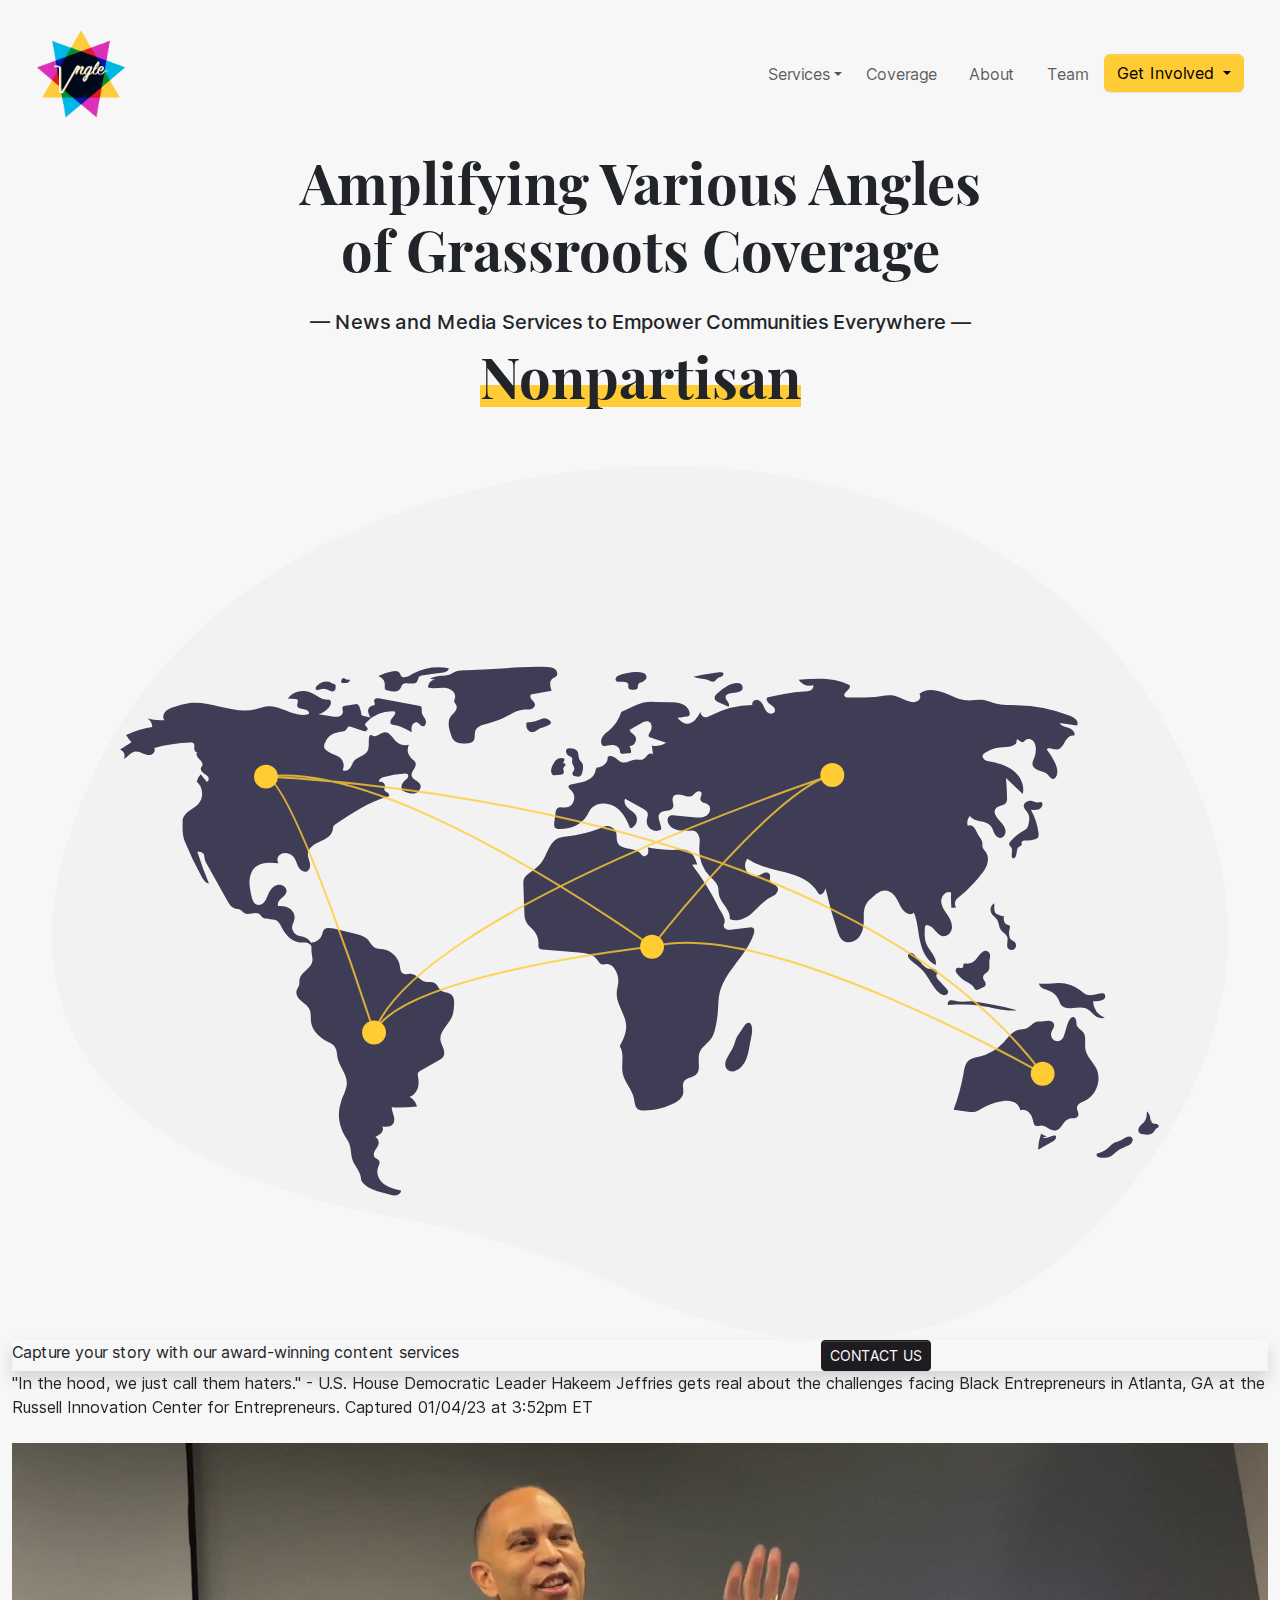
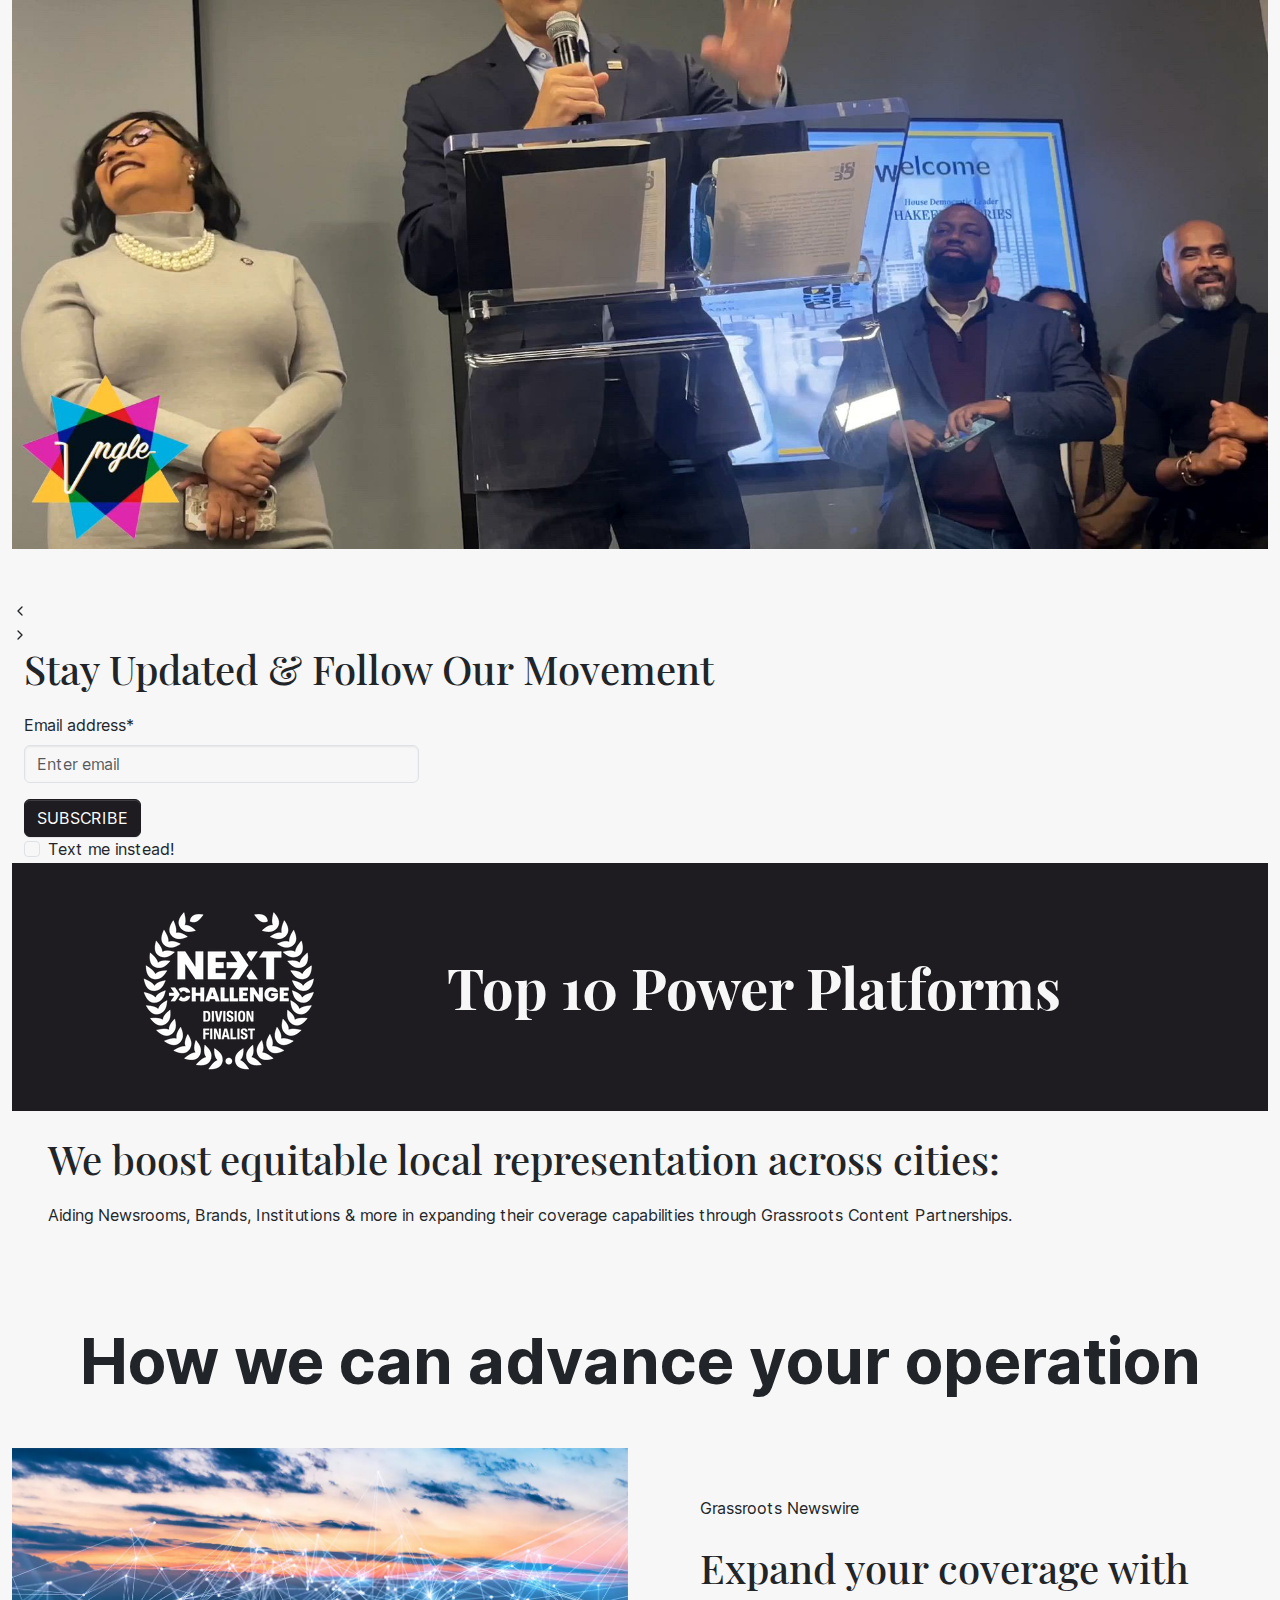
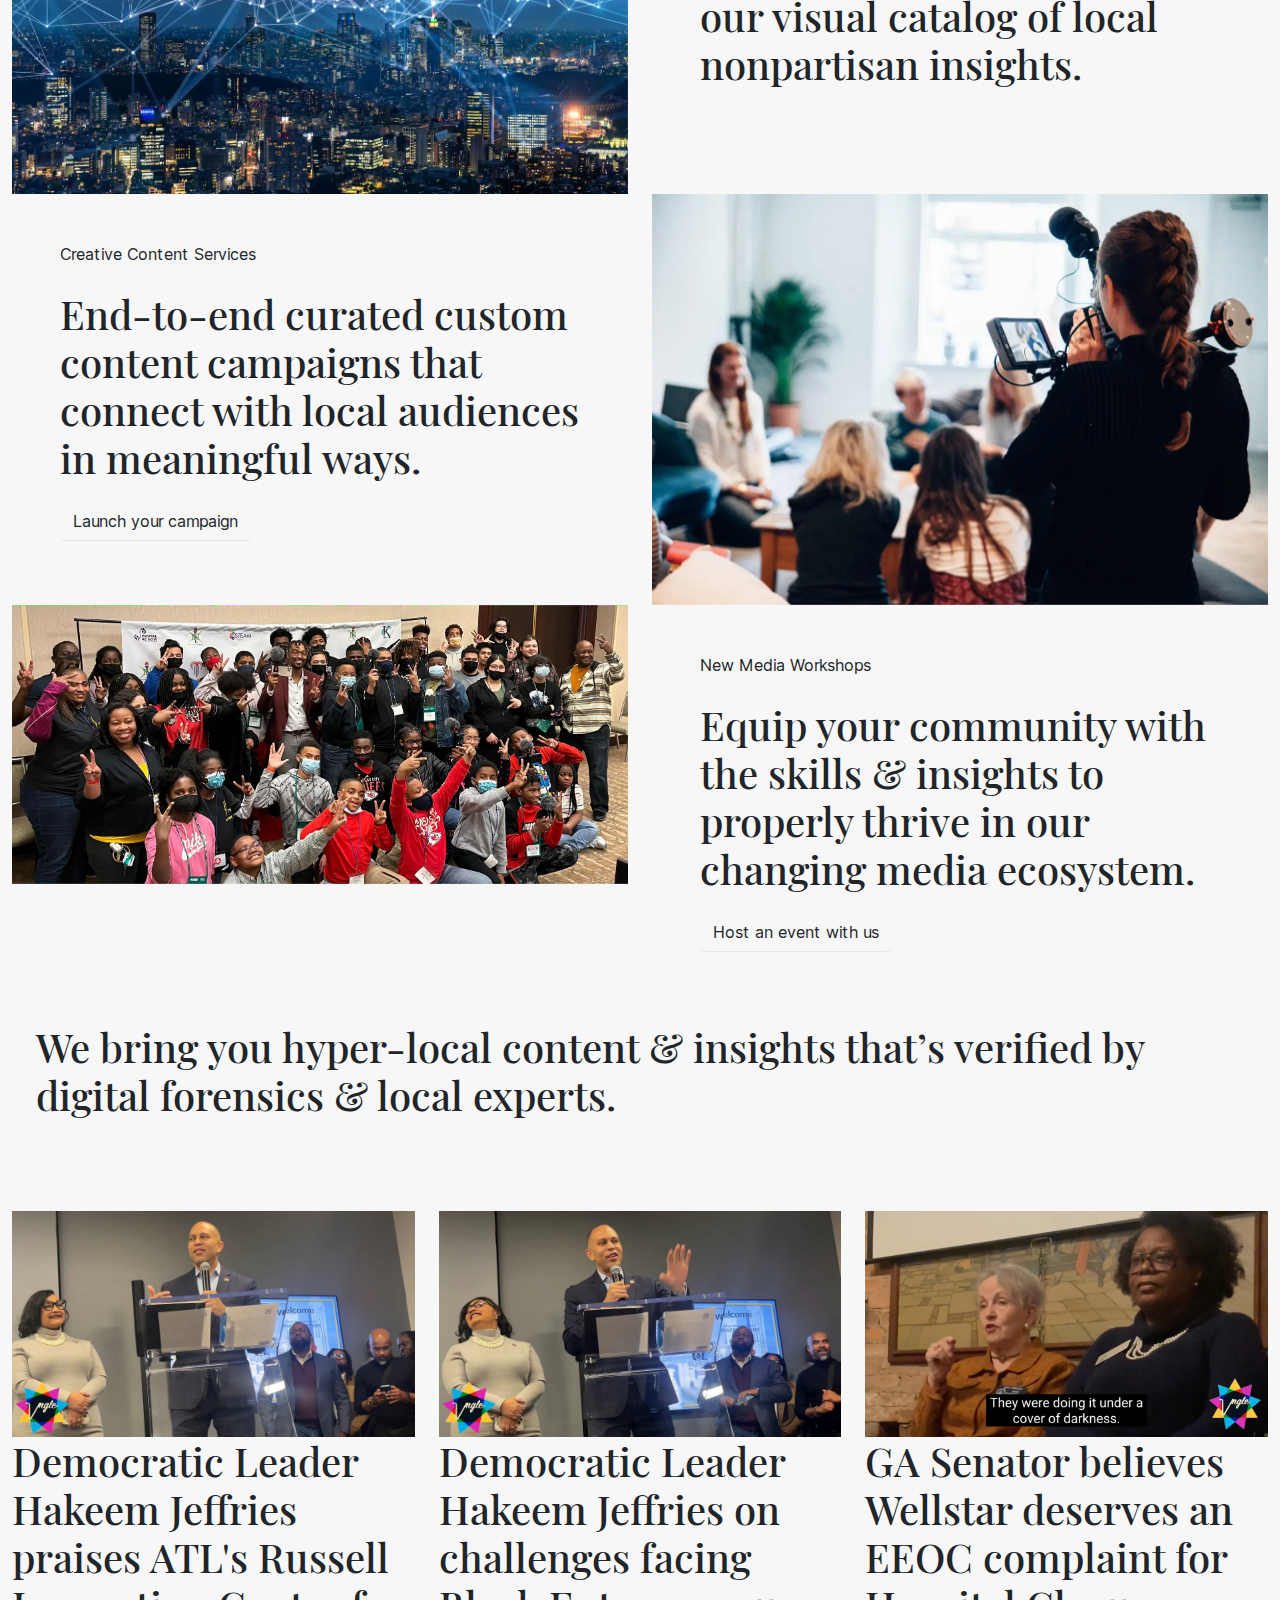
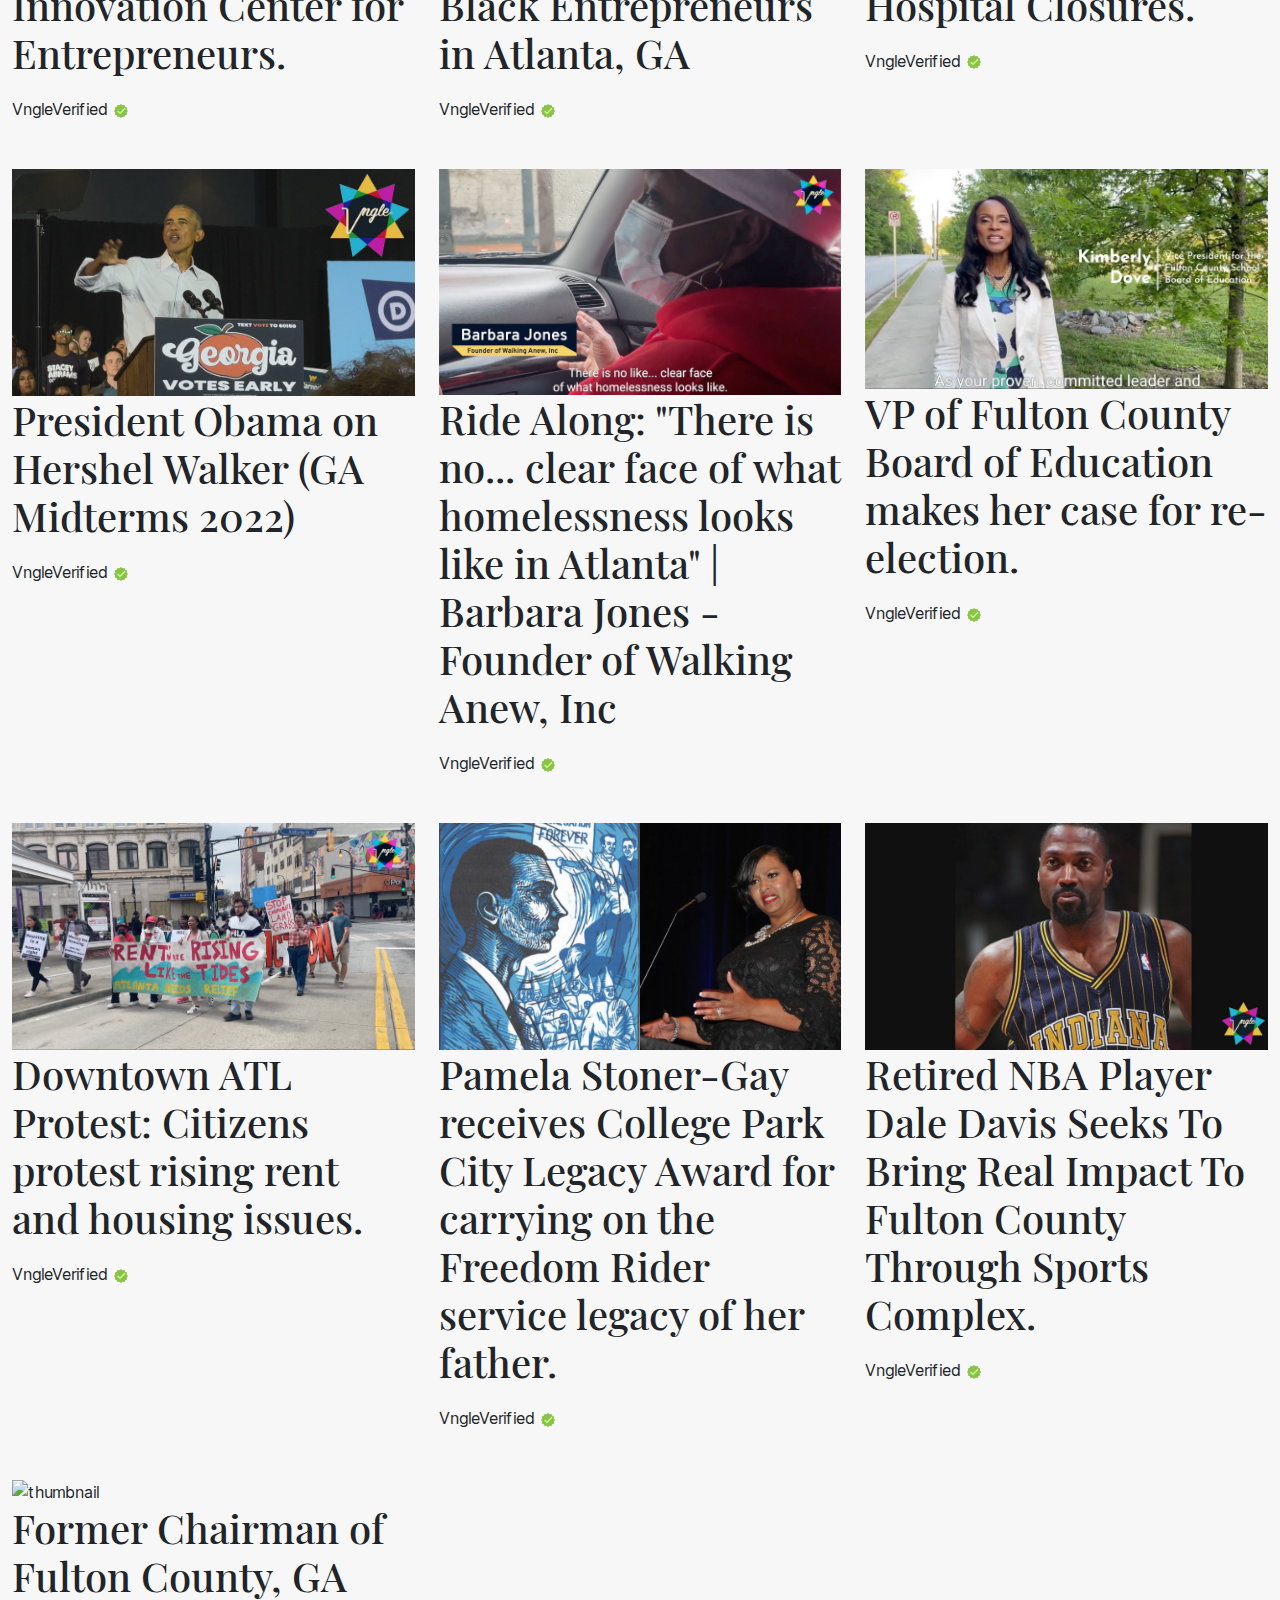
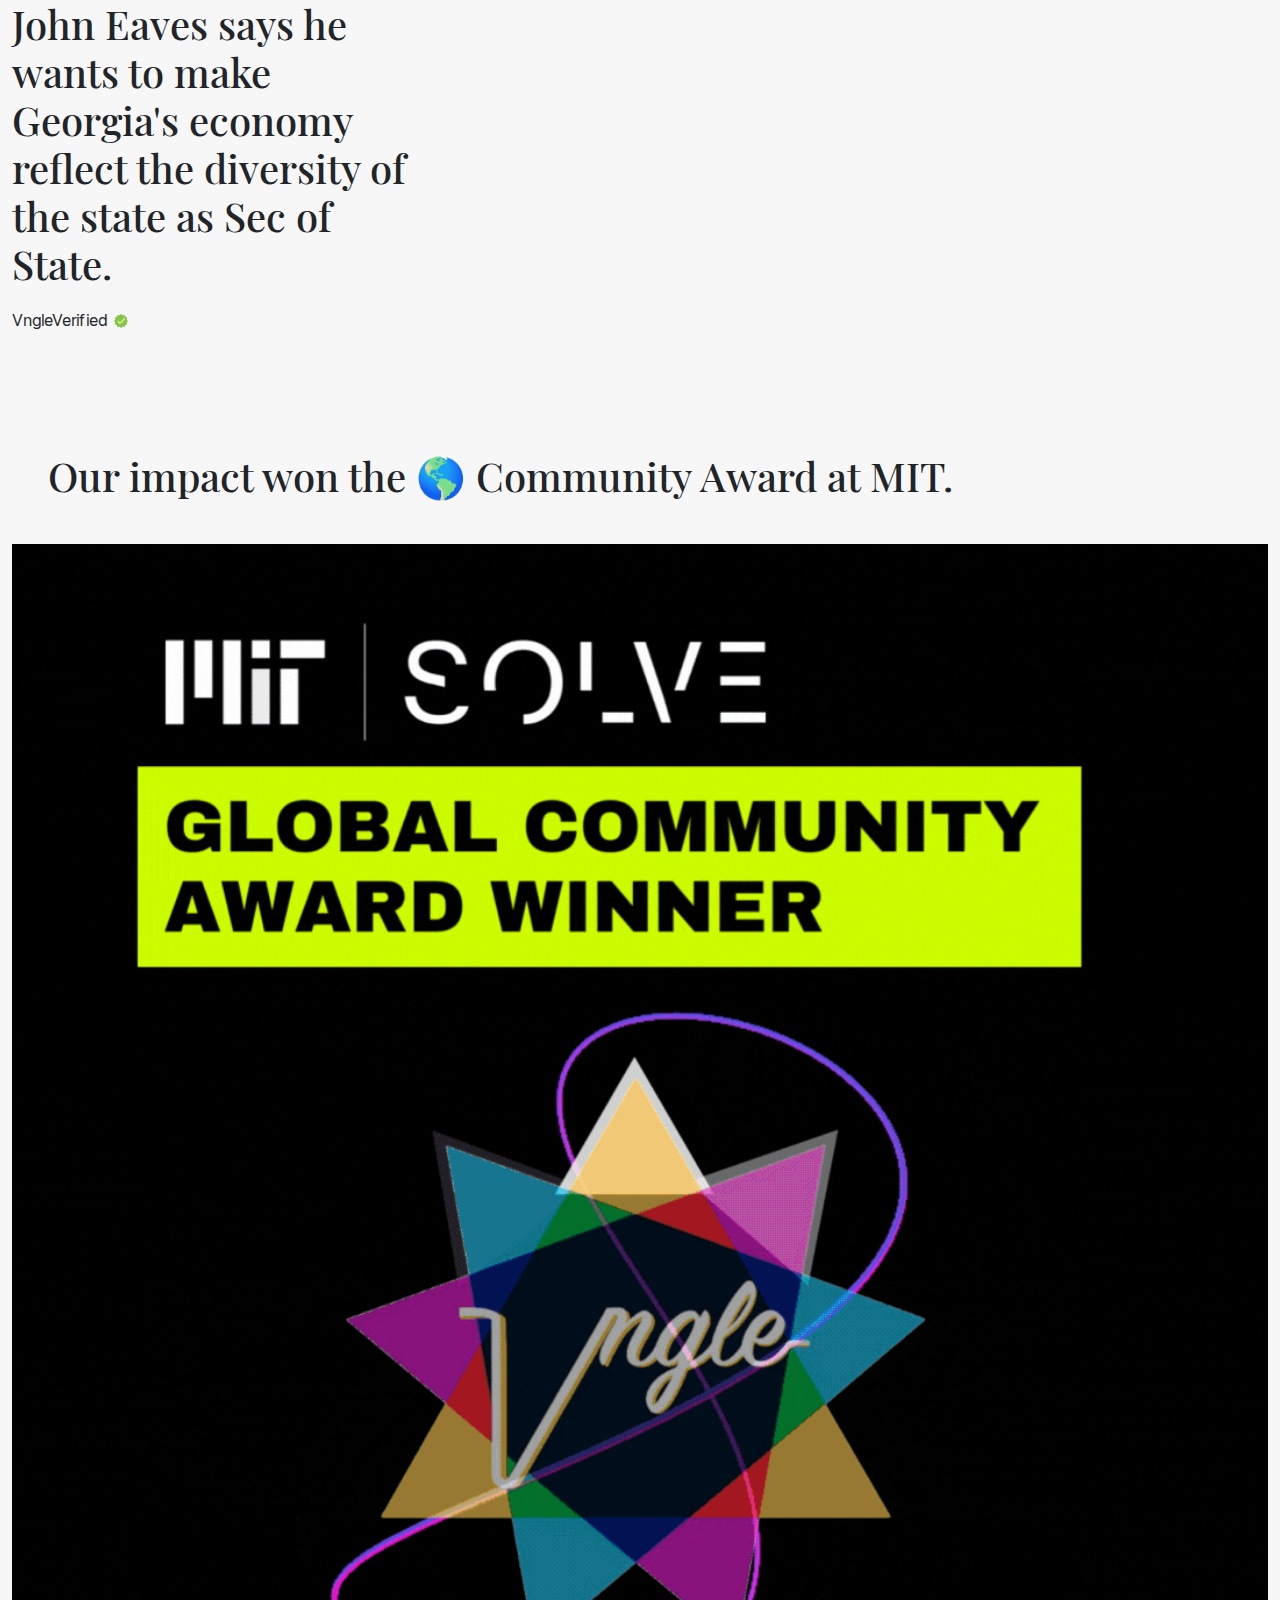
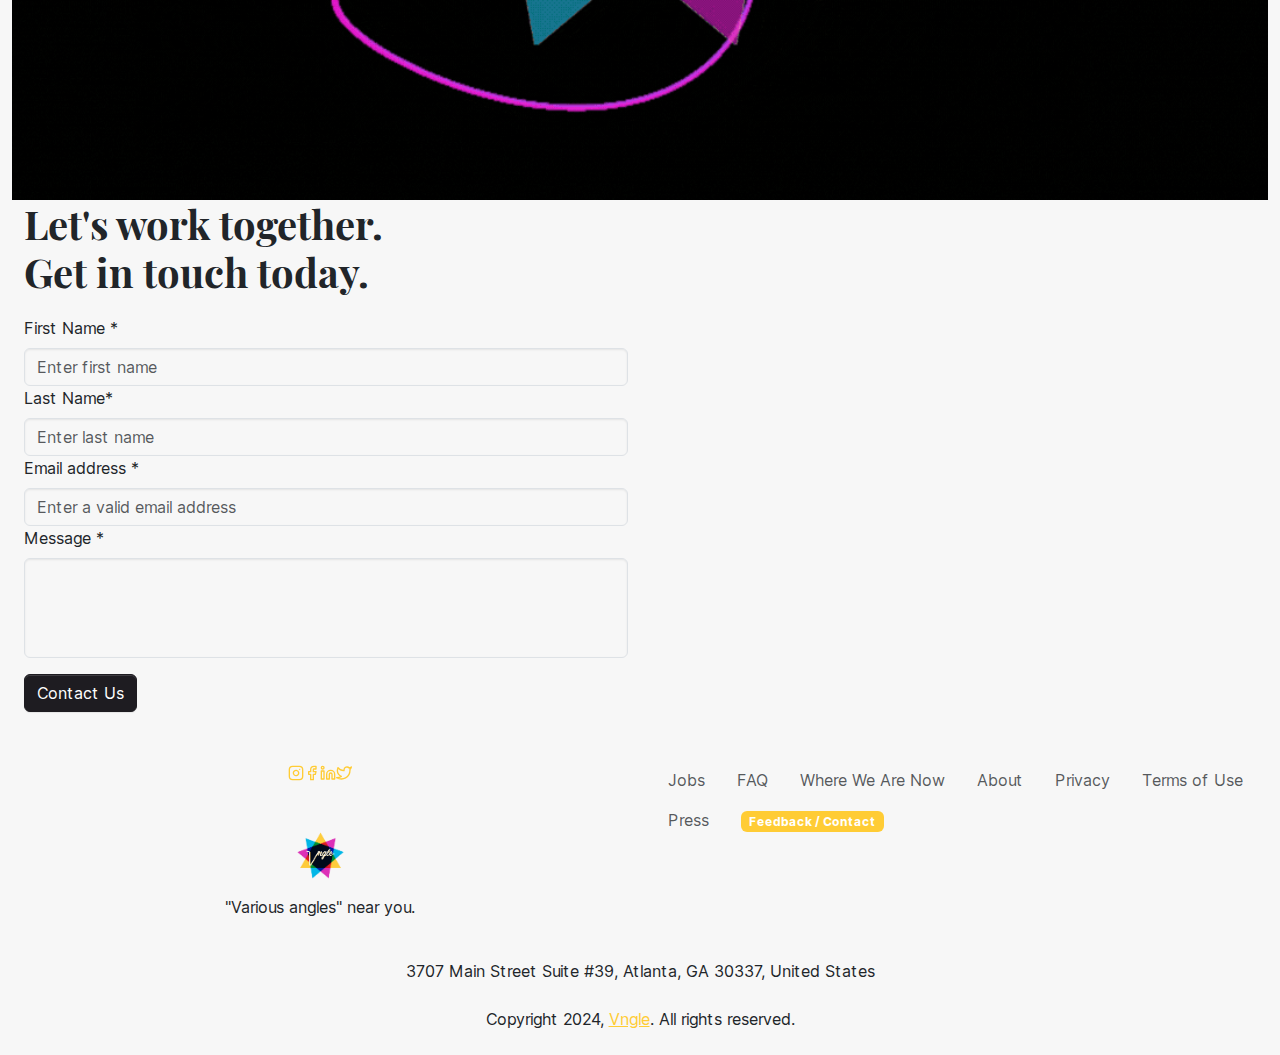
==== index.html @ d0ffd170 "1/19/24" ====
<!DOCTYPE html>
<html lang="en">
  <head>
    <meta charset="utf-8" />
    <meta http-equiv="x-ua-compatible" content="ie=edge" />
    <meta
      name="viewport"
      content="width=device-width, initial-scale=1, shrink-to-fit=no"
    />
    <meta name="generator" content="Gatsby 4.25.8" />
    <meta
      data-react-helmet="true"
      name="description"
      content="Vngle brings you grassroots verified coverage on pressing underrepresented stories happening across America from “various angles”. Join us and let’s bring “various angles” of raw local news coverage to your city next."
    />
    <meta
      data-react-helmet="true"
      property="og:title"
      content="Nonpartisan Grassroots Verified News"
    />
    <meta
      data-react-helmet="true"
      property="og:description"
      content="Vngle brings you grassroots verified coverage on pressing underrepresented stories happening across America from “various angles”. Join us and let’s bring “various angles” of raw local news coverage to your city next."
    />
    <meta
      data-react-helmet="true"
      property="og:url"
      content="https://www.vngle.com/"
    />
    <meta data-react-helmet="true" property="og:type" content="website" />
    <meta
      data-react-helmet="true"
      property="og:image"
      content="images/logo.png"
    />
    <meta
      data-react-helmet="true"
      name="twitter:card"
      content="summary_large_image"
    />
    <meta
      data-react-helmet="true"
      name="twitter:creator"
      content="@vnglestories"
    />
    <meta
      data-react-helmet="true"
      name="twitter:title"
      content="Nonpartisan Grassroots Verified News"
    />
    <meta
      data-react-helmet="true"
      name="twitter:description"
      content="Vngle brings you grassroots verified coverage on pressing underrepresented stories happening across America from “various angles”. Join us and let’s bring “various angles” of raw local news coverage to your city next."
    />
    <meta
      data-react-helmet="true"
      name="twitter:image"
      content="https://www.vngle.com/images/logo.png"
    />
    <meta name="theme-color" content="#ffcc35" />
    <style
      data-href="/styles.03471f5cc2139c2a7378.css"
      data-identity="gatsby-global-css"
    >
      @font-face {
        font-display: swap;
        font-family: Inter;
        font-style: normal;
        font-weight: 100;
        src: url(fonts/Inter-Thin-de9194d1cf4ce0dd3b563b378492781d.woff2)
            format("woff2"),
          url(fonts/Inter-Thin-fcc912460dcaea1ee8d47a16a9a92ad7.woff)
            format("woff");
      }
      @font-face {
        font-display: swap;
        font-family: Inter;
        font-style: italic;
        font-weight: 100;
        src: url(fonts/Inter-ThinItalic-ec0fcc99e9d879db77bab7f13c2ae1e3.woff2)
            format("woff2"),
          url(fonts/Inter-ThinItalic-6b5565d76adf0660b40695238c3bce39.woff)
            format("woff");
      }
      @font-face {
        font-display: swap;
        font-family: Inter;
        font-style: normal;
        font-weight: 200;
        src: url(fonts/Inter-ExtraLight-21843ac6e40e9c4fd1c63c56f39852d5.woff2)
            format("woff2"),
          url(fonts/Inter-ExtraLight-7b7bd05c50e77a1dea5f2693277155d0.woff)
            format("woff");
      }
      @font-face {
        font-display: swap;
        font-family: Inter;
        font-style: italic;
        font-weight: 200;
        src: url(fonts/Inter-ExtraLightItalic-04abe79a58b830b0543642e656fbd8e1.woff2)
            format("woff2"),
          url(fonts/Inter-ExtraLightItalic-a7a00555699d20ff4912fd4dfcf91cf4.woff)
            format("woff");
      }
      @font-face {
        font-display: swap;
        font-family: Inter;
        font-style: normal;
        font-weight: 300;
        src: url(fonts/Inter-Light-51f4d17560f77b8a0b38e9f83fd000b2.woff2)
            format("woff2"),
          url(fonts/Inter-Light-c08cfeeb313675a65efca3140707651e.woff)
            format("woff");
      }
      @font-face {
        font-display: swap;
        font-family: Inter;
        font-style: italic;
        font-weight: 300;
        src: url(fonts/Inter-LightItalic-8942ebe85375956847c920423e4dffba.woff2)
            format("woff2"),
          url(fonts/Inter-LightItalic-203b9b31308f80781b13db48b07eaf78.woff)
            format("woff");
      }
      @font-face {
        font-display: swap;
        font-family: Inter;
        font-style: normal;
        font-weight: 400;
        src: url(fonts/Inter-Regular-6cc68d6b835a3dd06e7ebda5aee33cb1.woff2)
            format("woff2"),
          url(fonts/Inter-Regular-8398b3762d7b06fc3b8c7969a770ad65.woff)
            format("woff");
      }
      @font-face {
        font-display: swap;
        font-family: Inter;
        font-style: italic;
        font-weight: 400;
        src: url(fonts/Inter-Italic-e2f52803eb133261314fa3d1fcbcfe9f.woff2)
            format("woff2"),
          url(fonts/Inter-Italic-635afeed439bcb3e4823b9ff421a3996.woff)
            format("woff");
      }
      @font-face {
        font-display: swap;
        font-family: Inter;
        font-style: normal;
        font-weight: 500;
        src: url(fonts/Inter-Medium-ba68c34a21c5751a283817dcb7fe719e.woff2)
            format("woff2"),
          url(fonts/Inter-Medium-f5549f68ca7db479bc7da17065186563.woff)
            format("woff");
      }
      @font-face {
        font-display: swap;
        font-family: Inter;
        font-style: italic;
        font-weight: 500;
        src: url(fonts/Inter-MediumItalic-d29ef50afbad4a10753088689035b41c.woff2)
            format("woff2"),
          url(fonts/Inter-MediumItalic-2812ec5af03af477a4923dd095f7f932.woff)
            format("woff");
      }
      @font-face {
        font-display: swap;
        font-family: Inter;
        font-style: normal;
        font-weight: 600;
        src: url(fonts/Inter-SemiBold-625474d6ebbfe4e3b0ae2b6509093acd.woff2)
            format("woff2"),
          url(fonts/Inter-SemiBold-25b1ffc958707046234286ceef569477.woff)
            format("woff");
      }
      @font-face {
        font-display: swap;
        font-family: Inter;
        font-style: italic;
        font-weight: 600;
        src: url(fonts/Inter-SemiBoldItalic-c632fb9629c16866b4b6bae9c7b96d57.woff2)
            format("woff2"),
          url(fonts/Inter-SemiBoldItalic-80d799bef2a34b9d253c1a10a354e804.woff)
            format("woff");
      }
      @font-face {
        font-display: swap;
        font-family: Inter;
        font-style: normal;
        font-weight: 700;
        src: url(fonts/Inter-Bold-a808c21aaa221f6d24f986adfd675076.woff2)
            format("woff2"),
          url(fonts/Inter-Bold-1c3dfbb05cd4ae02710ec31af64c40d6.woff)
            format("woff");
      }
      @font-face {
        font-display: swap;
        font-family: Inter;
        font-style: italic;
        font-weight: 700;
        src: url(fonts/Inter-BoldItalic-974439652aea7e778bf7b2e4dc1a4970.woff2)
            format("woff2"),
          url(fonts/Inter-BoldItalic-32e2b20f6958d2d2b42dcc91e486ce90.woff)
            format("woff");
      }
      @font-face {
        font-display: swap;
        font-family: Inter;
        font-style: normal;
        font-weight: 800;
        src: url(fonts/Inter-ExtraBold-1ca2a2cfb6b4cad40001166328957046.woff2)
            format("woff2"),
          url(fonts/Inter-ExtraBold-30c3d891c030615a228a7d6469967a76.woff)
            format("woff");
      }
      @font-face {
        font-display: swap;
        font-family: Inter;
        font-style: italic;
        font-weight: 800;
        src: url(fonts/Inter-ExtraBoldItalic-a0a103e5c1d773038d855264864acc2a.woff2)
            format("woff2"),
          url(fonts/Inter-ExtraBoldItalic-cd6682866c7a0fead62a37f353758370.woff)
            format("woff");
      }
      @font-face {
        font-display: swap;
        font-family: Inter;
        font-style: normal;
        font-weight: 900;
        src: url(fonts/Inter-Black-ef2d12b9f04d00e319f24c12e8f7aff7.woff2)
            format("woff2"),
          url(fonts/Inter-Black-e258f99875304915b846db851f7fccf4.woff)
            format("woff");
      }
      @font-face {
        font-display: swap;
        font-family: Inter;
        font-style: italic;
        font-weight: 900;
        src: url(fonts/Inter-BlackItalic-a1ea21b039cc259b6452e981b7bf0fe1.woff2)
            format("woff2"),
          url(fonts/Inter-BlackItalic-70d2cf354617b8400370d557a10f7ffe.woff)
            format("woff");
      }
      @font-face {
        font-named-instance: "Regular";
        font-display: swap;
        font-family: Inter var;
        font-style: normal;
        font-weight: 100 900;
        src: url(fonts/Inter-roman.var-b65534c52236842619456e68aeced3ca.woff2)
          format("woff2");
      }
      @font-face {
        font-named-instance: "Italic";
        font-display: swap;
        font-family: Inter var;
        font-style: italic;
        font-weight: 100 900;
        src: url(fonts/Inter-italic.var-b27297c148a7ef314ce20bc617a6106b.woff2)
          format("woff2");
      }
      @font-face {
        font-display: swap;
        font-family: Inter var experimental;
        font-style: oblique 0deg 10deg;
        font-weight: 100 900;
        src: url(fonts/Inter.var-9df5db385c3370707c5bf0018996ebca.woff2)
          format("woff2");
      }
      @font-face {
        font-display: swap;
        font-family: Playfair Display;
        font-style: normal;
        font-weight: 400;
        src: local("Playfair Display Regular "),
          local("Playfair Display-Regular"),
          url(fonts/playfair-display-latin-400-447195e486657fe7a8196deb4f9ae5b7.woff2)
            format("woff2"),
          url(fonts/playfair-display-latin-400-b18bde605f16867f2a15e5f8f34c8abe.woff)
            format("woff");
      }
      @font-face {
        font-display: swap;
        font-family: Playfair Display;
        font-style: italic;
        font-weight: 400;
        src: local("Playfair Display Regular italic"),
          local("Playfair Display-Regularitalic"),
          url(fonts/playfair-display-latin-400italic-56febc0898fd4dc2264d962f7e2d679e.woff2)
            format("woff2"),
          url(fonts/playfair-display-latin-400italic-cf9a4f9952511aa930449e5008a02645.woff)
            format("woff");
      }
      @font-face {
        font-display: swap;
        font-family: Playfair Display;
        font-style: normal;
        font-weight: 500;
        src: local("Playfair Display Medium "), local("Playfair Display-Medium"),
          url(fonts/playfair-display-latin-500-b6b01560304298e44ce9583c0aee86b1.woff2)
            format("woff2"),
          url(fonts/playfair-display-latin-500-ec1dffa231100516a159861a44dc68b8.woff)
            format("woff");
      }
      @font-face {
        font-display: swap;
        font-family: Playfair Display;
        font-style: italic;
        font-weight: 500;
        src: local("Playfair Display Medium italic"),
          local("Playfair Display-Mediumitalic"),
          url(fonts/playfair-display-latin-500italic-b75db1b343b2af95068bc33af55974db.woff2)
            format("woff2"),
          url(fonts/playfair-display-latin-500italic-de02afa4b5b7e059be29b7db59b22062.woff)
            format("woff");
      }
      @font-face {
        font-display: swap;
        font-family: Playfair Display;
        font-style: normal;
        font-weight: 600;
        src: local("Playfair Display SemiBold "),
          local("Playfair Display-SemiBold"),
          url(fonts/playfair-display-latin-600-38eec21bf146d030617e97540b722204.woff2)
            format("woff2"),
          url(fonts/playfair-display-latin-600-d34d9ddd1af0a021ccf078fc40ff62f0.woff)
            format("woff");
      }
      @font-face {
        font-display: swap;
        font-family: Playfair Display;
        font-style: italic;
        font-weight: 600;
        src: local("Playfair Display SemiBold italic"),
          local("Playfair Display-SemiBolditalic"),
          url(fonts/playfair-display-latin-600italic-401398dec1d58771e69724a4c7f00e99.woff2)
            format("woff2"),
          url(fonts/playfair-display-latin-600italic-54867c7f184d0246d8eba46b34bb5e20.woff)
            format("woff");
      }
      @font-face {
        font-display: swap;
        font-family: Playfair Display;
        font-style: normal;
        font-weight: 700;
        src: local("Playfair Display Bold "), local("Playfair Display-Bold"),
          url(fonts/playfair-display-latin-700-97682b48f27b05f14a128bc3ae64de12.woff2)
            format("woff2"),
          url(fonts/playfair-display-latin-700-86e30aff47be96fe4726537ffe30d608.woff)
            format("woff");
      }
      @font-face {
        font-display: swap;
        font-family: Playfair Display;
        font-style: italic;
        font-weight: 700;
        src: local("Playfair Display Bold italic"),
          local("Playfair Display-Bolditalic"),
          url(fonts/playfair-display-latin-700italic-a2ab2771842514450ea7a83bf2a705bb.woff2)
            format("woff2"),
          url(fonts/playfair-display-latin-700italic-c08700ac482acfcc11276cce644a5241.woff)
            format("woff");
      }
      @font-face {
        font-display: swap;
        font-family: Playfair Display;
        font-style: normal;
        font-weight: 800;
        src: local("Playfair Display ExtraBold "),
          local("Playfair Display-ExtraBold"),
          url(fonts/playfair-display-latin-800-b8c4df46163d0314dfd5b8115213b552.woff2)
            format("woff2"),
          url(fonts/playfair-display-latin-800-03cce25aed6db4146d74cfb58f8b3b1e.woff)
            format("woff");
      }
      @font-face {
        font-display: swap;
        font-family: Playfair Display;
        font-style: italic;
        font-weight: 800;
        src: local("Playfair Display ExtraBold italic"),
          local("Playfair Display-ExtraBolditalic"),
          url(fonts/playfair-display-latin-800italic-5fd51bd408dde1299cba1a33acdabf32.woff2)
            format("woff2"),
          url(fonts/playfair-display-latin-800italic-3f698cfc176c6c9d642a48b3c95b1249.woff)
            format("woff");
      }
      @font-face {
        font-display: swap;
        font-family: Playfair Display;
        font-style: normal;
        font-weight: 900;
        src: local("Playfair Display Black "), local("Playfair Display-Black"),
          url(fonts/playfair-display-latin-900-9ca788bb1ad1ce4a20dcbea4fa61a783.woff2)
            format("woff2"),
          url(fonts/playfair-display-latin-900-56960f74d6782a320fcc9abf5fa7d817.woff)
            format("woff");
      }
      @font-face {
        font-display: swap;
        font-family: Playfair Display;
        font-style: italic;
        font-weight: 900;
        src: local("Playfair Display Black italic"),
          local("Playfair Display-Blackitalic"),
          url(fonts/playfair-display-latin-900italic-fe0e6a5a9591872b82787ee3d72d177f.woff2)
            format("woff2"),
          url(fonts/playfair-display-latin-900italic-1941bdd07ac0582acc035405df0397da.woff)
            format("woff");
      }
      .awssld__box,
      .awssld__container figure,
      .awssld__content {
        display: block;
        height: 100%;
        left: 0;
        position: absolute;
        top: 0;
        width: 100%;
      }
      .awssld__bullets button,
      .awssld__controls button {
        outline-color: 0;
        outline-style: none;
        outline-width: 0;
      }
      .awssld {
        --organic-arrow-thickness: 4px;
        --organic-arrow-height: 40px;
        --slider-height-percentage: 60%;
        --loader-bar-color: #851515;
        --loader-bar-height: 6px;
        --control-button-width: 10%;
        --control-button-height: 25%;
        --control-button-opacity: 0.5;
        --control-button-hover-opacity: 0.75;
        --transition-bezier: cubic-bezier(0.5, 0.075, 0.25, 0.95);
        --slider-transition-duration: 575ms;
        --organic-arrow-border-radius: 0;
        --control-bullet-color: #6a6a6a;
        --control-bullet-active-color: #6a6a6a;
        --content-background-color: #2f2f2f;
        max-width: 100%;
      }
      .awssld,
      .awssld__wrapper {
        display: block;
        position: relative;
        width: 100%;
      }
      .awssld__wrapper {
        height: 100%;
        overflow: hidden;
      }
      .awssld__container {
        display: block;
        height: 0;
        padding-bottom: var(--slider-height-percentage);
        width: 100%;
      }
      @media (max-width: 500px) {
        .awssld__container {
          padding-bottom: calc(var(--slider-height-percentage) * 1.25);
        }
      }
      .awssld__startUp {
        background-color: red;
        height: 100%;
        width: 100%;
      }
      .awssld__startUp > div {
        align-items: center;
        display: -webkit-box;
        display: -ms-flexbox;
        display: flex;
        height: 100%;
        justify-content: center;
        width: 100%;
      }
      .awssld__startUp img {
        height: auto;
        width: 35%;
      }
      .awssld__content {
        align-items: center;
        background-color: var(--content-background-color);
        display: -webkit-box;
        display: -ms-flexbox;
        display: flex;
        justify-content: center;
        overflow: hidden;
      }
      .awssld__content > img,
      .awssld__content > video {
        height: 100%;
        left: 0;
        object-fit: cover;
        position: absolute;
        top: 0;
        width: 100%;
      }
      .awssld__controls button {
        align-items: center;
        background-color: var(--control-button-background);
        border: none;
        color: #fff;
        cursor: pointer;
        display: -webkit-box;
        display: -ms-flexbox;
        display: flex;
        height: var(--control-button-height);
        justify-content: center;
        position: absolute;
        top: calc(50% - var(--control-button-height) * 0.5);
        width: var(--control-button-width);
        z-index: 10;
      }
      .awssld__controls button .awssld__controls__arrow-left,
      .awssld__controls button .awssld__controls__arrow-right {
        opacity: var(--control-button-opacity);
      }
      .awssld__controls button:hover .awssld__controls__arrow-left,
      .awssld__controls button:hover .awssld__controls__arrow-right {
        opacity: var(--control-button-opacity-hover);
      }
      .awssld__controls--active .awssld__controls__arrow-left {
        opacity: var(--control-button-opacity-hover);
        transform: translate3d(-100%, 0, 0);
      }
      .awssld__controls--active .awssld__controls__arrow-right {
        opacity: var(--control-button-opacity-hover);
        transform: translate3d(100%, 0, 0);
      }
      .awssld__controls--hidden {
        display: none;
      }
      @media (max-width: 520px) {
        .awssld__controls {
          visibility: hidden;
        }
      }
      .awssld__bar {
        background-color: var(--loader-bar-color);
        display: block;
        height: var(--loader-bar-height);
        left: 0;
        position: absolute;
        top: 0;
        transform: translate3d(-100%, 0, 0);
        transition: transform 3s var(--transition-bezier);
        width: 100%;
        z-index: 101;
      }
      .awssld__bar--active {
        transform: translate3d(-20%, 0, 0);
      }
      .awssld__bar--end {
        transform: translateZ(0);
        transition-duration: 0.3s;
      }
      .awssld__next {
        right: 0;
      }
      .awssld__prev {
        left: 0;
      }
      .awssld__box {
        visibility: hidden;
        z-index: 1;
      }
      .awssld--animated {
        visibility: visible;
        will-change: transform;
      }
      .awssld--animated-mobile {
        transition: transform 325ms cubic-bezier(0.15, 0.65, 0.1, 1);
        will-change: transform;
      }
      .awssld--active {
        transform: translateZ(0);
        visibility: visible;
        z-index: 2;
      }
      .awssld--moveLeft,
      .awssld--moveRight {
        -webkit-backface-visibility: hidden;
        backface-visibility: hidden;
      }
      .awssld--moveRight {
        animation: slideFromRight var(--slider-transition-duration) both
          var(--transition-bezier);
      }
      .awssld--moveLeft {
        animation: slideFromLeft var(--slider-transition-duration) both
          var(--transition-bezier);
      }
      .awssld--exit {
        z-index: 0;
      }
      .awssld--exit.awssld--moveLeft {
        animation: slideToLeft var(--slider-transition-duration) both
          var(--transition-bezier);
      }
      .awssld--exit.awssld--moveRight {
        animation: slideToRight var(--slider-transition-duration) both
          var(--transition-bezier);
      }
      .awssld--first .awssld__prev,
      .awssld--last .awssld__next {
        visibility: hidden;
      }
      .awssld--fill-parent {
        height: 100% !important;
        left: 0;
        position: absolute !important;
        top: 0;
        width: 100% !important;
      }
      .awssld--fill-parent .awssld__container {
        height: 100%;
        padding: 0;
      }
      .awssld__bullets {
        align-items: center;
        bottom: -40px;
        display: -webkit-box;
        display: -ms-flexbox;
        display: flex;
        justify-content: center;
        position: absolute;
        width: 100%;
      }
      .awssld__bullets button {
        background: var(--control-bullet-color);
        border: none;
        border-radius: 50%;
        cursor: pointer;
        display: block;
        height: 16px;
        margin: 5px;
        overflow: hidden;
        padding: 0;
        text-indent: -9999px;
        transition: transform 0.225s cubic-bezier(0.8, 1.35, 0.75, 1.45),
          background-color 0.175s ease-out;
        width: 16px;
      }
      .awssld__bullets .awssld__bullets--loading,
      .awssld__bullets button:hover {
        transform: scale(1.2);
      }
      .awssld__bullets .awssld__bullets--active {
        background: var(--control-bullet-active-color);
        transform: scale(1.5);
      }
      .awssld__bullets .awssld__bullets--active:hover {
        transform: scale(1.5);
      }
      .awssld__controls__arrow-left,
      .awssld__controls__arrow-right {
        display: block;
        height: var(--organic-arrow-height);
        position: relative;
        transition: transform 0.2s ease-out 0.125s, opacity 0.2s ease-out;
        width: 100%;
      }
      .awssld__controls__arrow-left:after,
      .awssld__controls__arrow-left:before,
      .awssld__controls__arrow-right:after,
      .awssld__controls__arrow-right:before {
        background-color: var(--organic-arrow-color);
        border-radius: var(--organic-arrow-border-radius);
        content: " ";
        height: 100%;
        position: absolute;
        right: calc(
          50% - (var(--organic-arrow-height) + var(--organic-arrow-thickness)) *
            0.7071/2
        );
        transition: transform 0.15s ease-out, background-color 0.15s ease-out;
        width: var(--organic-arrow-thickness);
      }
      .awssld__controls__arrow-left:before,
      .awssld__controls__arrow-right:before {
        top: -50%;
        transform: rotate(-45deg);
        transform-origin: 100% 100% 0;
      }
      .awssld__controls__arrow-left:after,
      .awssld__controls__arrow-right:after {
        top: 50%;
        transform: rotate(45deg);
        transform-origin: 100% 0 0;
      }
      .awssld__controls__arrow-right--active {
        transform: translate3d(100%, 0, 0);
      }
      .awssld__controls__arrow-right--active:after {
        transform: rotate(90deg) translate3d(50%, 0, 0) !important;
      }
      .awssld__controls__arrow-right--active:before {
        transform: rotate(-90deg) translate3d(50%, 0, 0) !important;
      }
      .awssld__controls__arrow-left:after,
      .awssld__controls__arrow-left:before {
        left: calc(
          50% - (var(--organic-arrow-height) + var(--organic-arrow-thickness)) *
            0.7071/2
        );
        right: auto;
      }
      .awssld__controls__arrow-left:before {
        top: -50%;
        transform: rotate(45deg);
        transform-origin: 0 100% 0;
      }
      .awssld__controls__arrow-left:after {
        top: 50%;
        transform: rotate(-45deg);
        transform-origin: 0 0 0;
      }
      .awssld__controls__arrow-left--active {
        transform: translate3d(-100%, 0, 0);
      }
      .awssld__controls__arrow-left--active:after {
        transform: rotate(-90deg) translate3d(-50%, 0, 0) !important;
      }
      .awssld__controls__arrow-left--active:before {
        transform: rotate(90deg) translate3d(-50%, 0, 0) !important;
      }
      .awssld__controls button:hover .awssld__controls__arrow-left:before {
        opacity: 1;
        transform: rotate(30deg);
      }
      .awssld__controls button:hover .awssld__controls__arrow-left:after,
      .awssld__controls button:hover .awssld__controls__arrow-right:before {
        opacity: 1;
        transform: rotate(-30deg);
      }
      .awssld__controls button:hover .awssld__controls__arrow-right:after {
        opacity: 1;
        transform: rotate(30deg);
      }
      .awssld__timer {
        --timer-delay: 2000ms;
        --timer-release: 200ms;
        --timer-height: 4px;
        --timer-background-color: rgba(0, 0, 0, 0.15);
        background-color: var(--timer-background-color);
        height: var(--timer-height);
        left: 0;
        position: absolute;
        top: 0;
        transform: translateX(-100%);
        width: 100%;
        z-index: 100;
      }
      .awssld__timer--animated {
        transition: transform var(--timer-delay) linear;
        will-change: transform;
      }
      .awssld__timer--run {
        transform: translateX(0);
      }
      .awssld__timer--fast {
        transform: translateX(-0.00001px);
        transition: transform calc(var(--timer-release) / 2) linear;
      }
      .awssld__timer--end {
        transform: translateX(-0.0001px);
        transition: transform var(--timer-release) linear;
      }
      .awssld__timer--hidden {
        display: none;
      }
      @keyframes slideFromLeft {
        0% {
          transform: translate3d(-100%, 0, 0);
        }
        to {
          transform: translateZ(0);
        }
      }
      @keyframes slideFromRight {
        0% {
          transform: translate3d(100%, 0, 0);
        }
        to {
          transform: translateZ(0);
        }
      }
      @keyframes slideToLeft {
        0% {
          transform: translateZ(0);
        }
        to {
          transform: translate3d(-100%, 0, 0);
        }
      }
      @keyframes slideToRight {
        0% {
          transform: translateZ(0);
        }
        to {
          transform: translate3d(100%, 0, 0);
        }
      }

      /*!
 * Bootstrap  v5.3.2 (https://getbootstrap.com/)
 * Copyright 2011-2023 The Bootstrap Authors
 * Licensed under MIT (https://github.com/twbs/bootstrap/blob/main/LICENSE)
 */
      :root,
      [data-bs-theme="light"] {
        --bs-blue: #0d6efd;
        --bs-indigo: #6610f2;
        --bs-purple: #6f42c1;
        --bs-pink: #d63384;
        --bs-red: #dc3545;
        --bs-orange: #fd7e14;
        --bs-yellow: #ffc107;
        --bs-green: #198754;
        --bs-teal: #20c997;
        --bs-cyan: #0dcaf0;
        --bs-black: #000;
        --bs-white: #fff;
        --bs-gray: #6c757d;
        --bs-gray-dark: #343a40;
        --bs-gray-100: #f8f9fa;
        --bs-gray-200: #e9ecef;
        --bs-gray-300: #dee2e6;
        --bs-gray-400: #ced4da;
        --bs-gray-500: #adb5bd;
        --bs-gray-600: #6c757d;
        --bs-gray-700: #495057;
        --bs-gray-800: #343a40;
        --bs-gray-900: #212529;
        --bs-primary: #ffcc35;
        --bs-secondary: #0419c1;
        --bs-light: #f7f7f7;
        --bs-dark: #1e1c21;
        --bs-primary-rgb: 255, 204, 53;
        --bs-secondary-rgb: 4, 25, 193;
        --bs-light-rgb: 247, 247, 247;
        --bs-dark-rgb: 30, 28, 33;
        --bs-primary-text-emphasis: #665215;
        --bs-secondary-text-emphasis: #2b2f32;
        --bs-success-text-emphasis: #0a3622;
        --bs-info-text-emphasis: #055160;
        --bs-warning-text-emphasis: #664d03;
        --bs-danger-text-emphasis: #58151c;
        --bs-light-text-emphasis: #495057;
        --bs-dark-text-emphasis: #495057;
        --bs-primary-bg-subtle: #fff5d7;
        --bs-secondary-bg-subtle: #e2e3e5;
        --bs-success-bg-subtle: #d1e7dd;
        --bs-info-bg-subtle: #cff4fc;
        --bs-warning-bg-subtle: #fff3cd;
        --bs-danger-bg-subtle: #f8d7da;
        --bs-light-bg-subtle: #fcfcfd;
        --bs-dark-bg-subtle: #ced4da;
        --bs-primary-border-subtle: #ffebae;
        --bs-secondary-border-subtle: #c4c8cb;
        --bs-success-border-subtle: #a3cfbb;
        --bs-info-border-subtle: #9eeaf9;
        --bs-warning-border-subtle: #ffe69c;
        --bs-danger-border-subtle: #f1aeb5;
        --bs-light-border-subtle: #e9ecef;
        --bs-dark-border-subtle: #adb5bd;
        --bs-white-rgb: 255, 255, 255;
        --bs-black-rgb: 0, 0, 0;
        --bs-font-sans-serif: system-ui, -apple-system, "Segoe UI", Roboto,
          "Helvetica Neue", "Noto Sans", "Liberation Sans", Arial, sans-serif,
          "Apple Color Emoji", "Segoe UI Emoji", "Segoe UI Symbol",
          "Noto Color Emoji";
        --bs-font-monospace: SFMono-Regular, Menlo, Monaco, Consolas,
          "Liberation Mono", "Courier New", monospace;
        --bs-gradient: linear-gradient(
          180deg,
          hsla(0, 0%, 100%, 0.15),
          hsla(0, 0%, 100%, 0)
        );
        --bs-body-font-family: "Inter", sans-serif;
        --bs-body-font-size: 1rem;
        --bs-body-font-weight: 400;
        --bs-body-line-height: 1.5;
        --bs-body-color: #212529;
        --bs-body-color-rgb: 33, 37, 41;
        --bs-body-bg: #f7f7f7;
        --bs-body-bg-rgb: 247, 247, 247;
        --bs-emphasis-color: #000;
        --bs-emphasis-color-rgb: 0, 0, 0;
        --bs-secondary-color: rgba(33, 37, 41, 0.75);
        --bs-secondary-color-rgb: 33, 37, 41;
        --bs-secondary-bg: #e9ecef;
        --bs-secondary-bg-rgb: 233, 236, 239;
        --bs-tertiary-color: rgba(33, 37, 41, 0.5);
        --bs-tertiary-color-rgb: 33, 37, 41;
        --bs-tertiary-bg: #f8f9fa;
        --bs-tertiary-bg-rgb: 248, 249, 250;
        --bs-heading-color: inherit;
        --bs-link-color: #ffcc35;
        --bs-link-color-rgb: 255, 204, 53;
        --bs-link-decoration: underline;
        --bs-link-hover-color: #cca32a;
        --bs-link-hover-color-rgb: 204, 163, 42;
        --bs-code-color: #d63384;
        --bs-highlight-color: #212529;
        --bs-highlight-bg: #fff3cd;
        --bs-border-width: 1px;
        --bs-border-style: solid;
        --bs-border-color: #dee2e6;
        --bs-border-color-translucent: rgba(0, 0, 0, 0.175);
        --bs-border-radius: 0.375rem;
        --bs-border-radius-sm: 0.25rem;
        --bs-border-radius-lg: 0.5rem;
        --bs-border-radius-xl: 1rem;
        --bs-border-radius-xxl: 2rem;
        --bs-border-radius-2xl: var(--bs-border-radius-xxl);
        --bs-border-radius-pill: 50rem;
        --bs-box-shadow: 0 0.5rem 1rem rgba(0, 0, 0, 0.15);
        --bs-box-shadow-sm: 0 0.125rem 0.25rem rgba(0, 0, 0, 0.075);
        --bs-box-shadow-lg: 0 1rem 3rem rgba(0, 0, 0, 0.175);
        --bs-box-shadow-inset: inset 0 1px 2px rgba(0, 0, 0, 0.075);
        --bs-focus-ring-width: 0.25rem;
        --bs-focus-ring-opacity: 0.25;
        --bs-focus-ring-color: rgba(255, 204, 53, 0.25);
        --bs-form-valid-color: #198754;
        --bs-form-valid-border-color: #198754;
        --bs-form-invalid-color: #dc3545;
        --bs-form-invalid-border-color: #dc3545;
      }
      [data-bs-theme="dark"] {
        --bs-body-color: #dee2e6;
        --bs-body-color-rgb: 222, 226, 230;
        --bs-body-bg: #212529;
        --bs-body-bg-rgb: 33, 37, 41;
        --bs-emphasis-color: #fff;
        --bs-emphasis-color-rgb: 255, 255, 255;
        --bs-secondary-color: rgba(222, 226, 230, 0.75);
        --bs-secondary-color-rgb: 222, 226, 230;
        --bs-secondary-bg: #343a40;
        --bs-secondary-bg-rgb: 52, 58, 64;
        --bs-tertiary-color: rgba(222, 226, 230, 0.5);
        --bs-tertiary-color-rgb: 222, 226, 230;
        --bs-tertiary-bg: #2b3035;
        --bs-tertiary-bg-rgb: 43, 48, 53;
        --bs-primary-text-emphasis: #ffe086;
        --bs-secondary-text-emphasis: #a7acb1;
        --bs-success-text-emphasis: #75b798;
        --bs-info-text-emphasis: #6edff6;
        --bs-warning-text-emphasis: #ffda6a;
        --bs-danger-text-emphasis: #ea868f;
        --bs-light-text-emphasis: #f8f9fa;
        --bs-dark-text-emphasis: #dee2e6;
        --bs-primary-bg-subtle: #33290b;
        --bs-secondary-bg-subtle: #161719;
        --bs-success-bg-subtle: #051b11;
        --bs-info-bg-subtle: #032830;
        --bs-warning-bg-subtle: #332701;
        --bs-danger-bg-subtle: #2c0b0e;
        --bs-light-bg-subtle: #343a40;
        --bs-dark-bg-subtle: #1a1d20;
        --bs-primary-border-subtle: #997a20;
        --bs-secondary-border-subtle: #41464b;
        --bs-success-border-subtle: #0f5132;
        --bs-info-border-subtle: #087990;
        --bs-warning-border-subtle: #997404;
        --bs-danger-border-subtle: #842029;
        --bs-light-border-subtle: #495057;
        --bs-dark-border-subtle: #343a40;
        --bs-heading-color: inherit;
        --bs-link-color: #ffe086;
        --bs-link-hover-color: #ffe69e;
        --bs-link-color-rgb: 255, 224, 134;
        --bs-link-hover-color-rgb: 255, 230, 158;
        --bs-code-color: #e685b5;
        --bs-highlight-color: #dee2e6;
        --bs-highlight-bg: #664d03;
        --bs-border-color: #495057;
        --bs-border-color-translucent: hsla(0, 0%, 100%, 0.15);
        --bs-form-valid-color: #75b798;
        --bs-form-valid-border-color: #75b798;
        --bs-form-invalid-color: #ea868f;
        --bs-form-invalid-border-color: #ea868f;
        color-scheme: dark;
      }
      *,
      :after,
      :before {
        box-sizing: border-box;
      }
      @media (prefers-reduced-motion: no-preference) {
        :root {
          scroll-behavior: smooth;
        }
      }
      body {
        -webkit-text-size-adjust: 100%;
        -webkit-tap-highlight-color: rgba(0, 0, 0, 0);
        background-color: var(--bs-body-bg);
        color: var(--bs-body-color);
        font-family: var(--bs-body-font-family);
        font-size: var(--bs-body-font-size);
        font-weight: var(--bs-body-font-weight);
        line-height: var(--bs-body-line-height);
        margin: 0;
        text-align: var(--bs-body-text-align);
      }
      hr {
        border: 0;
        border-top: var(--bs-border-width) solid;
        color: inherit;
        margin: 1rem 0;
        opacity: 0.25;
      }
      .h1,
      .h2,
      .h3,
      .h4,
      .h5,
      .h6,
      h1,
      h2,
      h3,
      h4,
      h5,
      h6 {
        color: var(--bs-heading-color);
        font-family: Playfair Display, serif;
        font-weight: 500;
        line-height: 1.2;
        margin-bottom: 0.5rem;
        margin-top: 0;
      }
      .h1,
      h1 {
        font-size: calc(1.375rem + 1.5vw);
      }
      @media (min-width: 1200px) {
        .h1,
        h1 {
          font-size: 2.5rem;
        }
      }
      .h2,
      h2 {
        font-size: calc(1.325rem + 0.9vw);
      }
      @media (min-width: 1200px) {
        .h2,
        h2 {
          font-size: 2rem;
        }
      }
      .h3,
      h3 {
        font-size: calc(1.3rem + 0.6vw);
      }
      @media (min-width: 1200px) {
        .h3,
        h3 {
          font-size: 1.75rem;
        }
      }
      .h4,
      h4 {
        font-size: calc(1.275rem + 0.3vw);
      }
      @media (min-width: 1200px) {
        .h4,
        h4 {
          font-size: 1.5rem;
        }
      }
      .h5,
      h5 {
        font-size: 1.25rem;
      }
      .h6,
      h6 {
        font-size: 1rem;
      }
      p {
        margin-bottom: 1rem;
        margin-top: 0;
      }
      abbr[title] {
        cursor: help;
        -webkit-text-decoration: underline dotted;
        text-decoration: underline dotted;
        -webkit-text-decoration-skip-ink: none;
        text-decoration-skip-ink: none;
      }
      address {
        font-style: normal;
        line-height: inherit;
        margin-bottom: 1rem;
      }
      ol,
      ul {
        padding-left: 2rem;
      }
      dl,
      ol,
      ul {
        margin-bottom: 1rem;
        margin-top: 0;
      }
      ol ol,
      ol ul,
      ul ol,
      ul ul {
        margin-bottom: 0;
      }
      dt {
        font-weight: 700;
      }
      dd {
        margin-bottom: 0.5rem;
        margin-left: 0;
      }
      blockquote {
        margin: 0 0 1rem;
      }
      b,
      strong {
        font-weight: bolder;
      }
      .small,
      small {
        font-size: 0.875em;
      }
      .mark,
      mark {
        background-color: var(--bs-highlight-bg);
        color: var(--bs-highlight-color);
        padding: 0.1875em;
      }
      sub,
      sup {
        font-size: 0.75em;
        line-height: 0;
        position: relative;
        vertical-align: baseline;
      }
      sub {
        bottom: -0.25em;
      }
      sup {
        top: -0.5em;
      }
      a {
        color: rgba(var(--bs-link-color-rgb), var(--bs-link-opacity, 1));
        text-decoration: underline;
      }
      a:hover {
        --bs-link-color-rgb: var(--bs-link-hover-color-rgb);
      }
      a:not([href]):not([class]),
      a:not([href]):not([class]):hover {
        color: inherit;
        text-decoration: none;
      }
      code,
      kbd,
      pre,
      samp {
        font-family: var(--bs-font-monospace);
        font-size: 1em;
      }
      pre {
        display: block;
        font-size: 0.875em;
        margin-bottom: 1rem;
        margin-top: 0;
        overflow: auto;
      }
      pre code {
        color: inherit;
        font-size: inherit;
        word-break: normal;
      }
      code {
        word-wrap: break-word;
        color: var(--bs-code-color);
        font-size: 0.875em;
      }
      a > code {
        color: inherit;
      }
      kbd {
        background-color: var(--bs-body-color);
        border-radius: 0.25rem;
        color: var(--bs-body-bg);
        font-size: 0.875em;
        padding: 0.1875rem 0.375rem;
      }
      kbd kbd {
        font-size: 1em;
        padding: 0;
      }
      figure {
        margin: 0 0 1rem;
      }
      img,
      svg {
        vertical-align: middle;
      }
      table {
        border-collapse: collapse;
        caption-side: bottom;
      }
      caption {
        color: var(--bs-secondary-color);
        padding-bottom: 0.5rem;
        padding-top: 0.5rem;
        text-align: left;
      }
      th {
        text-align: inherit;
        text-align: -webkit-match-parent;
      }
      tbody,
      td,
      tfoot,
      th,
      thead,
      tr {
        border: 0 solid;
        border-color: inherit;
      }
      label {
        display: inline-block;
      }
      button {
        border-radius: 0;
      }
      button:focus:not(:focus-visible) {
        outline: 0;
      }
      button,
      input,
      optgroup,
      select,
      textarea {
        font-family: inherit;
        font-size: inherit;
        line-height: inherit;
        margin: 0;
      }
      button,
      select {
        text-transform: none;
      }
      [role="button"] {
        cursor: pointer;
      }
      select {
        word-wrap: normal;
      }
      select:disabled {
        opacity: 1;
      }
      [list]:not([type="date"]):not([type="datetime-local"]):not(
          [type="month"]
        ):not([type="week"]):not(
          [type="time"]
        )::-webkit-calendar-picker-indicator {
        display: none !important;
      }
      [type="button"],
      [type="reset"],
      [type="submit"],
      button {
        -webkit-appearance: button;
      }
      [type="button"]:not(:disabled),
      [type="reset"]:not(:disabled),
      [type="submit"]:not(:disabled),
      button:not(:disabled) {
        cursor: pointer;
      }
      ::-moz-focus-inner {
        border-style: none;
        padding: 0;
      }
      textarea {
        resize: vertical;
      }
      fieldset {
        border: 0;
        margin: 0;
        min-width: 0;
        padding: 0;
      }
      legend {
        float: left;
        font-size: calc(1.275rem + 0.3vw);
        line-height: inherit;
        margin-bottom: 0.5rem;
        padding: 0;
        width: 100%;
      }
      @media (min-width: 1200px) {
        legend {
          font-size: 1.5rem;
        }
      }
      legend + * {
        clear: left;
      }
      ::-webkit-datetime-edit-day-field,
      ::-webkit-datetime-edit-fields-wrapper,
      ::-webkit-datetime-edit-hour-field,
      ::-webkit-datetime-edit-minute,
      ::-webkit-datetime-edit-month-field,
      ::-webkit-datetime-edit-text,
      ::-webkit-datetime-edit-year-field {
        padding: 0;
      }
      ::-webkit-inner-spin-button {
        height: auto;
      }
      [type="search"] {
        -webkit-appearance: textfield;
        outline-offset: -2px;
      }
      ::-webkit-search-decoration {
        -webkit-appearance: none;
      }
      ::-webkit-color-swatch-wrapper {
        padding: 0;
      }
      ::-webkit-file-upload-button {
        -webkit-appearance: button;
        font: inherit;
      }
      ::file-selector-button {
        -webkit-appearance: button;
        font: inherit;
      }
      output {
        display: inline-block;
      }
      iframe {
        border: 0;
      }
      summary {
        cursor: pointer;
        display: list-item;
      }
      progress {
        vertical-align: baseline;
      }
      [hidden] {
        display: none !important;
      }
      .lead {
        font-size: 1.25rem;
        font-weight: 300;
      }
      .display-1 {
        font-size: calc(1.625rem + 4.5vw);
        font-weight: 300;
        line-height: 1.2;
      }
      @media (min-width: 1200px) {
        .display-1 {
          font-size: 5rem;
        }
      }
      .display-2 {
        font-size: calc(1.575rem + 3.9vw);
        font-weight: 300;
        line-height: 1.2;
      }
      @media (min-width: 1200px) {
        .display-2 {
          font-size: 4.5rem;
        }
      }
      .display-3 {
        font-size: calc(1.525rem + 3.3vw);
        font-weight: 300;
        line-height: 1.2;
      }
      @media (min-width: 1200px) {
        .display-3 {
          font-size: 4rem;
        }
      }
      .display-4 {
        font-size: calc(1.475rem + 2.7vw);
        font-weight: 300;
        line-height: 1.2;
      }
      @media (min-width: 1200px) {
        .display-4 {
          font-size: 3.5rem;
        }
      }
      .display-5 {
        font-size: calc(1.425rem + 2.1vw);
        font-weight: 300;
        line-height: 1.2;
      }
      @media (min-width: 1200px) {
        .display-5 {
          font-size: 3rem;
        }
      }
      .display-6 {
        font-size: calc(1.375rem + 1.5vw);
        font-weight: 300;
        line-height: 1.2;
      }
      @media (min-width: 1200px) {
        .display-6 {
          font-size: 2.5rem;
        }
      }
      .list-inline,
      .list-unstyled {
        list-style: none;
        padding-left: 0;
      }
      .list-inline-item {
        display: inline-block;
      }
      .list-inline-item:not(:last-child) {
        margin-right: 0.5rem;
      }
      .initialism {
        font-size: 0.875em;
        text-transform: uppercase;
      }
      .blockquote {
        font-size: 1.25rem;
        margin-bottom: 1rem;
      }
      .blockquote > :last-child {
        margin-bottom: 0;
      }
      .blockquote-footer {
        color: #6c757d;
        font-size: 0.875em;
        margin-bottom: 1rem;
        margin-top: -1rem;
      }
      .blockquote-footer:before {
        content: "— ";
      }
      .img-fluid,
      .img-thumbnail {
        height: auto;
        max-width: 100%;
      }
      .img-thumbnail {
        background-color: var(--bs-body-bg);
        border: var(--bs-border-width) solid var(--bs-border-color);
        border-radius: var(--bs-border-radius);
        box-shadow: var(--bs-box-shadow-sm);
        padding: 0.25rem;
      }
      .figure {
        display: inline-block;
      }
      .figure-img {
        line-height: 1;
        margin-bottom: 0.5rem;
      }
      .figure-caption {
        color: var(--bs-secondary-color);
        font-size: 0.875em;
      }
      .container,
      .container-fluid,
      .container-lg,
      .container-md,
      .container-sm,
      .container-xl {
        --bs-gutter-x: 1.5rem;
        --bs-gutter-y: 0;
        margin-left: auto;
        margin-right: auto;
        padding-left: calc(var(--bs-gutter-x) * 0.5);
        padding-right: calc(var(--bs-gutter-x) * 0.5);
        width: 100%;
      }
      @media (min-width: 576px) {
        .container,
        .container-sm {
          max-width: 740px;
        }
      }
      @media (min-width: 768px) {
        .container,
        .container-md,
        .container-sm {
          max-width: 920px;
        }
      }
      @media (min-width: 992px) {
        .container,
        .container-lg,
        .container-md,
        .container-sm {
          max-width: 1100px;
        }
      }
      @media (min-width: 1200px) {
        .container,
        .container-lg,
        .container-md,
        .container-sm,
        .container-xl {
          max-width: 1516px;
        }
      }
      :root {
        --bs-breakpoint-xs: 0;
        --bs-breakpoint-sm: 576px;
        --bs-breakpoint-md: 768px;
        --bs-breakpoint-lg: 992px;
        --bs-breakpoint-xl: 1200px;
        --bs-breakpoint-xxl: 1400px;
      }
      .row {
        --bs-gutter-x: 1.5rem;
        --bs-gutter-y: 0;
        display: flex;
        flex-wrap: wrap;
        margin-left: calc(var(--bs-gutter-x) * -0.5);
        margin-right: calc(var(--bs-gutter-x) * -0.5);
        margin-top: calc(var(--bs-gutter-y) * -1);
      }
      .row > * {
        flex-shrink: 0;
        margin-top: var(--bs-gutter-y);
        max-width: 100%;
        padding-left: calc(var(--bs-gutter-x) * 0.5);
        padding-right: calc(var(--bs-gutter-x) * 0.5);
        width: 100%;
      }
      .col {
        flex: 1 0;
      }
      .row-cols-auto > * {
        flex: 0 0 auto;
        width: auto;
      }
      .row-cols-1 > * {
        flex: 0 0 auto;
        width: 100%;
      }
      .row-cols-2 > * {
        flex: 0 0 auto;
        width: 50%;
      }
      .row-cols-3 > * {
        flex: 0 0 auto;
        width: 33.33333333%;
      }
      .row-cols-4 > * {
        flex: 0 0 auto;
        width: 25%;
      }
      .row-cols-5 > * {
        flex: 0 0 auto;
        width: 20%;
      }
      .row-cols-6 > * {
        flex: 0 0 auto;
        width: 16.66666667%;
      }
      .col-auto {
        flex: 0 0 auto;
        width: auto;
      }
      .col-1 {
        flex: 0 0 auto;
        width: 8.33333333%;
      }
      .col-2 {
        flex: 0 0 auto;
        width: 16.66666667%;
      }
      .col-3 {
        flex: 0 0 auto;
        width: 25%;
      }
      .col-4 {
        flex: 0 0 auto;
        width: 33.33333333%;
      }
      .col-5 {
        flex: 0 0 auto;
        width: 41.66666667%;
      }
      .col-6 {
        flex: 0 0 auto;
        width: 50%;
      }
      .col-7 {
        flex: 0 0 auto;
        width: 58.33333333%;
      }
      .col-8 {
        flex: 0 0 auto;
        width: 66.66666667%;
      }
      .col-9 {
        flex: 0 0 auto;
        width: 75%;
      }
      .col-10 {
        flex: 0 0 auto;
        width: 83.33333333%;
      }
      .col-11 {
        flex: 0 0 auto;
        width: 91.66666667%;
      }
      .col-12 {
        flex: 0 0 auto;
        width: 100%;
      }
      .offset-1 {
        margin-left: 8.33333333%;
      }
      .offset-2 {
        margin-left: 16.66666667%;
      }
      .offset-3 {
        margin-left: 25%;
      }
      .offset-4 {
        margin-left: 33.33333333%;
      }
      .offset-5 {
        margin-left: 41.66666667%;
      }
      .offset-6 {
        margin-left: 50%;
      }
      .offset-7 {
        margin-left: 58.33333333%;
      }
      .offset-8 {
        margin-left: 66.66666667%;
      }
      .offset-9 {
        margin-left: 75%;
      }
      .offset-10 {
        margin-left: 83.33333333%;
      }
      .offset-11 {
        margin-left: 91.66666667%;
      }
      .g-0,
      .gx-0 {
        --bs-gutter-x: 0;
      }
      .g-0,
      .gy-0 {
        --bs-gutter-y: 0;
      }
      .g-1,
      .gx-1 {
        --bs-gutter-x: 0.25rem;
      }
      .g-1,
      .gy-1 {
        --bs-gutter-y: 0.25rem;
      }
      .g-2,
      .gx-2 {
        --bs-gutter-x: 0.5rem;
      }
      .g-2,
      .gy-2 {
        --bs-gutter-y: 0.5rem;
      }
      .g-3,
      .gx-3 {
        --bs-gutter-x: 1rem;
      }
      .g-3,
      .gy-3 {
        --bs-gutter-y: 1rem;
      }
      .g-4,
      .gx-4 {
        --bs-gutter-x: 1.5rem;
      }
      .g-4,
      .gy-4 {
        --bs-gutter-y: 1.5rem;
      }
      .g-5,
      .gx-5 {
        --bs-gutter-x: 3rem;
      }
      .g-5,
      .gy-5 {
        --bs-gutter-y: 3rem;
      }
      @media (min-width: 576px) {
        .col-sm {
          flex: 1 0;
        }
        .row-cols-sm-auto > * {
          flex: 0 0 auto;
          width: auto;
        }
        .row-cols-sm-1 > * {
          flex: 0 0 auto;
          width: 100%;
        }
        .row-cols-sm-2 > * {
          flex: 0 0 auto;
          width: 50%;
        }
        .row-cols-sm-3 > * {
          flex: 0 0 auto;
          width: 33.33333333%;
        }
        .row-cols-sm-4 > * {
          flex: 0 0 auto;
          width: 25%;
        }
        .row-cols-sm-5 > * {
          flex: 0 0 auto;
          width: 20%;
        }
        .row-cols-sm-6 > * {
          flex: 0 0 auto;
          width: 16.66666667%;
        }
        .col-sm-auto {
          flex: 0 0 auto;
          width: auto;
        }
        .col-sm-1 {
          flex: 0 0 auto;
          width: 8.33333333%;
        }
        .col-sm-2 {
          flex: 0 0 auto;
          width: 16.66666667%;
        }
        .col-sm-3 {
          flex: 0 0 auto;
          width: 25%;
        }
        .col-sm-4 {
          flex: 0 0 auto;
          width: 33.33333333%;
        }
        .col-sm-5 {
          flex: 0 0 auto;
          width: 41.66666667%;
        }
        .col-sm-6 {
          flex: 0 0 auto;
          width: 50%;
        }
        .col-sm-7 {
          flex: 0 0 auto;
          width: 58.33333333%;
        }
        .col-sm-8 {
          flex: 0 0 auto;
          width: 66.66666667%;
        }
        .col-sm-9 {
          flex: 0 0 auto;
          width: 75%;
        }
        .col-sm-10 {
          flex: 0 0 auto;
          width: 83.33333333%;
        }
        .col-sm-11 {
          flex: 0 0 auto;
          width: 91.66666667%;
        }
        .col-sm-12 {
          flex: 0 0 auto;
          width: 100%;
        }
        .offset-sm-0 {
          margin-left: 0;
        }
        .offset-sm-1 {
          margin-left: 8.33333333%;
        }
        .offset-sm-2 {
          margin-left: 16.66666667%;
        }
        .offset-sm-3 {
          margin-left: 25%;
        }
        .offset-sm-4 {
          margin-left: 33.33333333%;
        }
        .offset-sm-5 {
          margin-left: 41.66666667%;
        }
        .offset-sm-6 {
          margin-left: 50%;
        }
        .offset-sm-7 {
          margin-left: 58.33333333%;
        }
        .offset-sm-8 {
          margin-left: 66.66666667%;
        }
        .offset-sm-9 {
          margin-left: 75%;
        }
        .offset-sm-10 {
          margin-left: 83.33333333%;
        }
        .offset-sm-11 {
          margin-left: 91.66666667%;
        }
        .g-sm-0,
        .gx-sm-0 {
          --bs-gutter-x: 0;
        }
        .g-sm-0,
        .gy-sm-0 {
          --bs-gutter-y: 0;
        }
        .g-sm-1,
        .gx-sm-1 {
          --bs-gutter-x: 0.25rem;
        }
        .g-sm-1,
        .gy-sm-1 {
          --bs-gutter-y: 0.25rem;
        }
        .g-sm-2,
        .gx-sm-2 {
          --bs-gutter-x: 0.5rem;
        }
        .g-sm-2,
        .gy-sm-2 {
          --bs-gutter-y: 0.5rem;
        }
        .g-sm-3,
        .gx-sm-3 {
          --bs-gutter-x: 1rem;
        }
        .g-sm-3,
        .gy-sm-3 {
          --bs-gutter-y: 1rem;
        }
        .g-sm-4,
        .gx-sm-4 {
          --bs-gutter-x: 1.5rem;
        }
        .g-sm-4,
        .gy-sm-4 {
          --bs-gutter-y: 1.5rem;
        }
        .g-sm-5,
        .gx-sm-5 {
          --bs-gutter-x: 3rem;
        }
        .g-sm-5,
        .gy-sm-5 {
          --bs-gutter-y: 3rem;
        }
      }
      @media (min-width: 768px) {
        .col-md {
          flex: 1 0;
        }
        .row-cols-md-auto > * {
          flex: 0 0 auto;
          width: auto;
        }
        .row-cols-md-1 > * {
          flex: 0 0 auto;
          width: 100%;
        }
        .row-cols-md-2 > * {
          flex: 0 0 auto;
          width: 50%;
        }
        .row-cols-md-3 > * {
          flex: 0 0 auto;
          width: 33.33333333%;
        }
        .row-cols-md-4 > * {
          flex: 0 0 auto;
          width: 25%;
        }
        .row-cols-md-5 > * {
          flex: 0 0 auto;
          width: 20%;
        }
        .row-cols-md-6 > * {
          flex: 0 0 auto;
          width: 16.66666667%;
        }
        .col-md-auto {
          flex: 0 0 auto;
          width: auto;
        }
        .col-md-1 {
          flex: 0 0 auto;
          width: 8.33333333%;
        }
        .col-md-2 {
          flex: 0 0 auto;
          width: 16.66666667%;
        }
        .col-md-3 {
          flex: 0 0 auto;
          width: 25%;
        }
        .col-md-4 {
          flex: 0 0 auto;
          width: 33.33333333%;
        }
        .col-md-5 {
          flex: 0 0 auto;
          width: 41.66666667%;
        }
        .col-md-6 {
          flex: 0 0 auto;
          width: 50%;
        }
        .col-md-7 {
          flex: 0 0 auto;
          width: 58.33333333%;
        }
        .col-md-8 {
          flex: 0 0 auto;
          width: 66.66666667%;
        }
        .col-md-9 {
          flex: 0 0 auto;
          width: 75%;
        }
        .col-md-10 {
          flex: 0 0 auto;
          width: 83.33333333%;
        }
        .col-md-11 {
          flex: 0 0 auto;
          width: 91.66666667%;
        }
        .col-md-12 {
          flex: 0 0 auto;
          width: 100%;
        }
        .offset-md-0 {
          margin-left: 0;
        }
        .offset-md-1 {
          margin-left: 8.33333333%;
        }
        .offset-md-2 {
          margin-left: 16.66666667%;
        }
        .offset-md-3 {
          margin-left: 25%;
        }
        .offset-md-4 {
          margin-left: 33.33333333%;
        }
        .offset-md-5 {
          margin-left: 41.66666667%;
        }
        .offset-md-6 {
          margin-left: 50%;
        }
        .offset-md-7 {
          margin-left: 58.33333333%;
        }
        .offset-md-8 {
          margin-left: 66.66666667%;
        }
        .offset-md-9 {
          margin-left: 75%;
        }
        .offset-md-10 {
          margin-left: 83.33333333%;
        }
        .offset-md-11 {
          margin-left: 91.66666667%;
        }
        .g-md-0,
        .gx-md-0 {
          --bs-gutter-x: 0;
        }
        .g-md-0,
        .gy-md-0 {
          --bs-gutter-y: 0;
        }
        .g-md-1,
        .gx-md-1 {
          --bs-gutter-x: 0.25rem;
        }
        .g-md-1,
        .gy-md-1 {
          --bs-gutter-y: 0.25rem;
        }
        .g-md-2,
        .gx-md-2 {
          --bs-gutter-x: 0.5rem;
        }
        .g-md-2,
        .gy-md-2 {
          --bs-gutter-y: 0.5rem;
        }
        .g-md-3,
        .gx-md-3 {
          --bs-gutter-x: 1rem;
        }
        .g-md-3,
        .gy-md-3 {
          --bs-gutter-y: 1rem;
        }
        .g-md-4,
        .gx-md-4 {
          --bs-gutter-x: 1.5rem;
        }
        .g-md-4,
        .gy-md-4 {
          --bs-gutter-y: 1.5rem;
        }
        .g-md-5,
        .gx-md-5 {
          --bs-gutter-x: 3rem;
        }
        .g-md-5,
        .gy-md-5 {
          --bs-gutter-y: 3rem;
        }
      }
      @media (min-width: 992px) {
        .col-lg {
          flex: 1 0;
        }
        .row-cols-lg-auto > * {
          flex: 0 0 auto;
          width: auto;
        }
        .row-cols-lg-1 > * {
          flex: 0 0 auto;
          width: 100%;
        }
        .row-cols-lg-2 > * {
          flex: 0 0 auto;
          width: 50%;
        }
        .row-cols-lg-3 > * {
          flex: 0 0 auto;
          width: 33.33333333%;
        }
        .row-cols-lg-4 > * {
          flex: 0 0 auto;
          width: 25%;
        }
        .row-cols-lg-5 > * {
          flex: 0 0 auto;
          width: 20%;
        }
        .row-cols-lg-6 > * {
          flex: 0 0 auto;
          width: 16.66666667%;
        }
        .col-lg-auto {
          flex: 0 0 auto;
          width: auto;
        }
        .col-lg-1 {
          flex: 0 0 auto;
          width: 8.33333333%;
        }
        .col-lg-2 {
          flex: 0 0 auto;
          width: 16.66666667%;
        }
        .col-lg-3 {
          flex: 0 0 auto;
          width: 25%;
        }
        .col-lg-4 {
          flex: 0 0 auto;
          width: 33.33333333%;
        }
        .col-lg-5 {
          flex: 0 0 auto;
          width: 41.66666667%;
        }
        .col-lg-6 {
          flex: 0 0 auto;
          width: 50%;
        }
        .col-lg-7 {
          flex: 0 0 auto;
          width: 58.33333333%;
        }
        .col-lg-8 {
          flex: 0 0 auto;
          width: 66.66666667%;
        }
        .col-lg-9 {
          flex: 0 0 auto;
          width: 75%;
        }
        .col-lg-10 {
          flex: 0 0 auto;
          width: 83.33333333%;
        }
        .col-lg-11 {
          flex: 0 0 auto;
          width: 91.66666667%;
        }
        .col-lg-12 {
          flex: 0 0 auto;
          width: 100%;
        }
        .offset-lg-0 {
          margin-left: 0;
        }
        .offset-lg-1 {
          margin-left: 8.33333333%;
        }
        .offset-lg-2 {
          margin-left: 16.66666667%;
        }
        .offset-lg-3 {
          margin-left: 25%;
        }
        .offset-lg-4 {
          margin-left: 33.33333333%;
        }
        .offset-lg-5 {
          margin-left: 41.66666667%;
        }
        .offset-lg-6 {
          margin-left: 50%;
        }
        .offset-lg-7 {
          margin-left: 58.33333333%;
        }
        .offset-lg-8 {
          margin-left: 66.66666667%;
        }
        .offset-lg-9 {
          margin-left: 75%;
        }
        .offset-lg-10 {
          margin-left: 83.33333333%;
        }
        .offset-lg-11 {
          margin-left: 91.66666667%;
        }
        .g-lg-0,
        .gx-lg-0 {
          --bs-gutter-x: 0;
        }
        .g-lg-0,
        .gy-lg-0 {
          --bs-gutter-y: 0;
        }
        .g-lg-1,
        .gx-lg-1 {
          --bs-gutter-x: 0.25rem;
        }
        .g-lg-1,
        .gy-lg-1 {
          --bs-gutter-y: 0.25rem;
        }
        .g-lg-2,
        .gx-lg-2 {
          --bs-gutter-x: 0.5rem;
        }
        .g-lg-2,
        .gy-lg-2 {
          --bs-gutter-y: 0.5rem;
        }
        .g-lg-3,
        .gx-lg-3 {
          --bs-gutter-x: 1rem;
        }
        .g-lg-3,
        .gy-lg-3 {
          --bs-gutter-y: 1rem;
        }
        .g-lg-4,
        .gx-lg-4 {
          --bs-gutter-x: 1.5rem;
        }
        .g-lg-4,
        .gy-lg-4 {
          --bs-gutter-y: 1.5rem;
        }
        .g-lg-5,
        .gx-lg-5 {
          --bs-gutter-x: 3rem;
        }
        .g-lg-5,
        .gy-lg-5 {
          --bs-gutter-y: 3rem;
        }
      }
      @media (min-width: 1200px) {
        .col-xl {
          flex: 1 0;
        }
        .row-cols-xl-auto > * {
          flex: 0 0 auto;
          width: auto;
        }
        .row-cols-xl-1 > * {
          flex: 0 0 auto;
          width: 100%;
        }
        .row-cols-xl-2 > * {
          flex: 0 0 auto;
          width: 50%;
        }
        .row-cols-xl-3 > * {
          flex: 0 0 auto;
          width: 33.33333333%;
        }
        .row-cols-xl-4 > * {
          flex: 0 0 auto;
          width: 25%;
        }
        .row-cols-xl-5 > * {
          flex: 0 0 auto;
          width: 20%;
        }
        .row-cols-xl-6 > * {
          flex: 0 0 auto;
          width: 16.66666667%;
        }
        .col-xl-auto {
          flex: 0 0 auto;
          width: auto;
        }
        .col-xl-1 {
          flex: 0 0 auto;
          width: 8.33333333%;
        }
        .col-xl-2 {
          flex: 0 0 auto;
          width: 16.66666667%;
        }
        .col-xl-3 {
          flex: 0 0 auto;
          width: 25%;
        }
        .col-xl-4 {
          flex: 0 0 auto;
          width: 33.33333333%;
        }
        .col-xl-5 {
          flex: 0 0 auto;
          width: 41.66666667%;
        }
        .col-xl-6 {
          flex: 0 0 auto;
          width: 50%;
        }
        .col-xl-7 {
          flex: 0 0 auto;
          width: 58.33333333%;
        }
        .col-xl-8 {
          flex: 0 0 auto;
          width: 66.66666667%;
        }
        .col-xl-9 {
          flex: 0 0 auto;
          width: 75%;
        }
        .col-xl-10 {
          flex: 0 0 auto;
          width: 83.33333333%;
        }
        .col-xl-11 {
          flex: 0 0 auto;
          width: 91.66666667%;
        }
        .col-xl-12 {
          flex: 0 0 auto;
          width: 100%;
        }
        .offset-xl-0 {
          margin-left: 0;
        }
        .offset-xl-1 {
          margin-left: 8.33333333%;
        }
        .offset-xl-2 {
          margin-left: 16.66666667%;
        }
        .offset-xl-3 {
          margin-left: 25%;
        }
        .offset-xl-4 {
          margin-left: 33.33333333%;
        }
        .offset-xl-5 {
          margin-left: 41.66666667%;
        }
        .offset-xl-6 {
          margin-left: 50%;
        }
        .offset-xl-7 {
          margin-left: 58.33333333%;
        }
        .offset-xl-8 {
          margin-left: 66.66666667%;
        }
        .offset-xl-9 {
          margin-left: 75%;
        }
        .offset-xl-10 {
          margin-left: 83.33333333%;
        }
        .offset-xl-11 {
          margin-left: 91.66666667%;
        }
        .g-xl-0,
        .gx-xl-0 {
          --bs-gutter-x: 0;
        }
        .g-xl-0,
        .gy-xl-0 {
          --bs-gutter-y: 0;
        }
        .g-xl-1,
        .gx-xl-1 {
          --bs-gutter-x: 0.25rem;
        }
        .g-xl-1,
        .gy-xl-1 {
          --bs-gutter-y: 0.25rem;
        }
        .g-xl-2,
        .gx-xl-2 {
          --bs-gutter-x: 0.5rem;
        }
        .g-xl-2,
        .gy-xl-2 {
          --bs-gutter-y: 0.5rem;
        }
        .g-xl-3,
        .gx-xl-3 {
          --bs-gutter-x: 1rem;
        }
        .g-xl-3,
        .gy-xl-3 {
          --bs-gutter-y: 1rem;
        }
        .g-xl-4,
        .gx-xl-4 {
          --bs-gutter-x: 1.5rem;
        }
        .g-xl-4,
        .gy-xl-4 {
          --bs-gutter-y: 1.5rem;
        }
        .g-xl-5,
        .gx-xl-5 {
          --bs-gutter-x: 3rem;
        }
        .g-xl-5,
        .gy-xl-5 {
          --bs-gutter-y: 3rem;
        }
      }
      @media (min-width: 1400px) {
        .col-xxl {
          flex: 1 0;
        }
        .row-cols-xxl-auto > * {
          flex: 0 0 auto;
          width: auto;
        }
        .row-cols-xxl-1 > * {
          flex: 0 0 auto;
          width: 100%;
        }
        .row-cols-xxl-2 > * {
          flex: 0 0 auto;
          width: 50%;
        }
        .row-cols-xxl-3 > * {
          flex: 0 0 auto;
          width: 33.33333333%;
        }
        .row-cols-xxl-4 > * {
          flex: 0 0 auto;
          width: 25%;
        }
        .row-cols-xxl-5 > * {
          flex: 0 0 auto;
          width: 20%;
        }
        .row-cols-xxl-6 > * {
          flex: 0 0 auto;
          width: 16.66666667%;
        }
        .col-xxl-auto {
          flex: 0 0 auto;
          width: auto;
        }
        .col-xxl-1 {
          flex: 0 0 auto;
          width: 8.33333333%;
        }
        .col-xxl-2 {
          flex: 0 0 auto;
          width: 16.66666667%;
        }
        .col-xxl-3 {
          flex: 0 0 auto;
          width: 25%;
        }
        .col-xxl-4 {
          flex: 0 0 auto;
          width: 33.33333333%;
        }
        .col-xxl-5 {
          flex: 0 0 auto;
          width: 41.66666667%;
        }
        .col-xxl-6 {
          flex: 0 0 auto;
          width: 50%;
        }
        .col-xxl-7 {
          flex: 0 0 auto;
          width: 58.33333333%;
        }
        .col-xxl-8 {
          flex: 0 0 auto;
          width: 66.66666667%;
        }
        .col-xxl-9 {
          flex: 0 0 auto;
          width: 75%;
        }
        .col-xxl-10 {
          flex: 0 0 auto;
          width: 83.33333333%;
        }
        .col-xxl-11 {
          flex: 0 0 auto;
          width: 91.66666667%;
        }
        .col-xxl-12 {
          flex: 0 0 auto;
          width: 100%;
        }
        .offset-xxl-0 {
          margin-left: 0;
        }
        .offset-xxl-1 {
          margin-left: 8.33333333%;
        }
        .offset-xxl-2 {
          margin-left: 16.66666667%;
        }
        .offset-xxl-3 {
          margin-left: 25%;
        }
        .offset-xxl-4 {
          margin-left: 33.33333333%;
        }
        .offset-xxl-5 {
          margin-left: 41.66666667%;
        }
        .offset-xxl-6 {
          margin-left: 50%;
        }
        .offset-xxl-7 {
          margin-left: 58.33333333%;
        }
        .offset-xxl-8 {
          margin-left: 66.66666667%;
        }
        .offset-xxl-9 {
          margin-left: 75%;
        }
        .offset-xxl-10 {
          margin-left: 83.33333333%;
        }
        .offset-xxl-11 {
          margin-left: 91.66666667%;
        }
        .g-xxl-0,
        .gx-xxl-0 {
          --bs-gutter-x: 0;
        }
        .g-xxl-0,
        .gy-xxl-0 {
          --bs-gutter-y: 0;
        }
        .g-xxl-1,
        .gx-xxl-1 {
          --bs-gutter-x: 0.25rem;
        }
        .g-xxl-1,
        .gy-xxl-1 {
          --bs-gutter-y: 0.25rem;
        }
        .g-xxl-2,
        .gx-xxl-2 {
          --bs-gutter-x: 0.5rem;
        }
        .g-xxl-2,
        .gy-xxl-2 {
          --bs-gutter-y: 0.5rem;
        }
        .g-xxl-3,
        .gx-xxl-3 {
          --bs-gutter-x: 1rem;
        }
        .g-xxl-3,
        .gy-xxl-3 {
          --bs-gutter-y: 1rem;
        }
        .g-xxl-4,
        .gx-xxl-4 {
          --bs-gutter-x: 1.5rem;
        }
        .g-xxl-4,
        .gy-xxl-4 {
          --bs-gutter-y: 1.5rem;
        }
        .g-xxl-5,
        .gx-xxl-5 {
          --bs-gutter-x: 3rem;
        }
        .g-xxl-5,
        .gy-xxl-5 {
          --bs-gutter-y: 3rem;
        }
      }
      .table {
        --bs-table-color-type: initial;
        --bs-table-bg-type: initial;
        --bs-table-color-state: initial;
        --bs-table-bg-state: initial;
        --bs-table-color: var(--bs-emphasis-color);
        --bs-table-bg: var(--bs-body-bg);
        --bs-table-border-color: var(--bs-border-color);
        --bs-table-accent-bg: transparent;
        --bs-table-striped-color: var(--bs-emphasis-color);
        --bs-table-striped-bg: rgba(var(--bs-emphasis-color-rgb), 0.05);
        --bs-table-active-color: var(--bs-emphasis-color);
        --bs-table-active-bg: rgba(var(--bs-emphasis-color-rgb), 0.1);
        --bs-table-hover-color: var(--bs-emphasis-color);
        --bs-table-hover-bg: rgba(var(--bs-emphasis-color-rgb), 0.075);
        border-color: var(--bs-table-border-color);
        margin-bottom: 1rem;
        vertical-align: top;
        width: 100%;
      }
      .table > :not(caption) > * > * {
        background-color: var(--bs-table-bg);
        border-bottom-width: var(--bs-border-width);
        box-shadow: inset 0 0 0 9999px
          var(
            --bs-table-bg-state,
            var(--bs-table-bg-type, var(--bs-table-accent-bg))
          );
        color: var(
          --bs-table-color-state,
          var(--bs-table-color-type, var(--bs-table-color))
        );
        padding: 0.5rem;
      }
      .table > tbody {
        vertical-align: inherit;
      }
      .table > thead {
        vertical-align: bottom;
      }
      .table-group-divider {
        border-top: calc(var(--bs-border-width) * 2) solid;
      }
      .caption-top {
        caption-side: top;
      }
      .table-sm > :not(caption) > * > * {
        padding: 0.25rem;
      }
      .table-bordered > :not(caption) > * {
        border-width: var(--bs-border-width) 0;
      }
      .table-bordered > :not(caption) > * > * {
        border-width: 0 var(--bs-border-width);
      }
      .table-borderless > :not(caption) > * > * {
        border-bottom-width: 0;
      }
      .table-borderless > :not(:first-child) {
        border-top-width: 0;
      }
      .table-striped-columns > :not(caption) > tr > :nth-child(2n),
      .table-striped > tbody > tr:nth-of-type(odd) > * {
        --bs-table-color-type: var(--bs-table-striped-color);
        --bs-table-bg-type: var(--bs-table-striped-bg);
      }
      .table-active {
        --bs-table-color-state: var(--bs-table-active-color);
        --bs-table-bg-state: var(--bs-table-active-bg);
      }
      .table-hover > tbody > tr:hover > * {
        --bs-table-color-state: var(--bs-table-hover-color);
        --bs-table-bg-state: var(--bs-table-hover-bg);
      }
      .table-primary {
        --bs-table-color: #000;
        --bs-table-bg: #fff5d7;
        --bs-table-border-color: #ccc4ac;
        --bs-table-striped-bg: #f2e9cc;
        --bs-table-striped-color: #000;
        --bs-table-active-bg: #e6ddc2;
        --bs-table-active-color: #000;
        --bs-table-hover-bg: #ece3c7;
        --bs-table-hover-color: #000;
      }
      .table-primary,
      .table-secondary {
        border-color: var(--bs-table-border-color);
        color: var(--bs-table-color);
      }
      .table-secondary {
        --bs-table-color: #000;
        --bs-table-bg: #e2e3e5;
        --bs-table-border-color: #b5b6b7;
        --bs-table-striped-bg: #d7d8da;
        --bs-table-striped-color: #000;
        --bs-table-active-bg: #cbccce;
        --bs-table-active-color: #000;
        --bs-table-hover-bg: #d1d2d4;
        --bs-table-hover-color: #000;
      }
      .table-success {
        --bs-table-color: #000;
        --bs-table-bg: #d1e7dd;
        --bs-table-border-color: #a7b9b1;
        --bs-table-striped-bg: #c7dbd2;
        --bs-table-striped-color: #000;
        --bs-table-active-bg: #bcd0c7;
        --bs-table-active-color: #000;
        --bs-table-hover-bg: #c1d6cc;
        --bs-table-hover-color: #000;
      }
      .table-info,
      .table-success {
        border-color: var(--bs-table-border-color);
        color: var(--bs-table-color);
      }
      .table-info {
        --bs-table-color: #000;
        --bs-table-bg: #cff4fc;
        --bs-table-border-color: #a6c3ca;
        --bs-table-striped-bg: #c5e8ef;
        --bs-table-striped-color: #000;
        --bs-table-active-bg: #badce3;
        --bs-table-active-color: #000;
        --bs-table-hover-bg: #bfe2e9;
        --bs-table-hover-color: #000;
      }
      .table-warning {
        --bs-table-color: #000;
        --bs-table-bg: #fff3cd;
        --bs-table-border-color: #ccc2a4;
        --bs-table-striped-bg: #f2e7c3;
        --bs-table-striped-color: #000;
        --bs-table-active-bg: #e6dbb9;
        --bs-table-active-color: #000;
        --bs-table-hover-bg: #ece1be;
        --bs-table-hover-color: #000;
      }
      .table-danger,
      .table-warning {
        border-color: var(--bs-table-border-color);
        color: var(--bs-table-color);
      }
      .table-danger {
        --bs-table-color: #000;
        --bs-table-bg: #f8d7da;
        --bs-table-border-color: #c6acae;
        --bs-table-striped-bg: #eccccf;
        --bs-table-striped-color: #000;
        --bs-table-active-bg: #dfc2c4;
        --bs-table-active-color: #000;
        --bs-table-hover-bg: #e5c7ca;
        --bs-table-hover-color: #000;
      }
      .table-light {
        --bs-table-color: #000;
        --bs-table-bg: #f8f9fa;
        --bs-table-border-color: #c6c7c8;
        --bs-table-striped-bg: #ecedee;
        --bs-table-striped-color: #000;
        --bs-table-active-bg: #dfe0e1;
        --bs-table-active-color: #000;
        --bs-table-hover-bg: #e5e6e7;
        --bs-table-hover-color: #000;
      }
      .table-dark,
      .table-light {
        border-color: var(--bs-table-border-color);
        color: var(--bs-table-color);
      }
      .table-dark {
        --bs-table-color: #fff;
        --bs-table-bg: #212529;
        --bs-table-border-color: #4d5154;
        --bs-table-striped-bg: #2c3034;
        --bs-table-striped-color: #fff;
        --bs-table-active-bg: #373b3e;
        --bs-table-active-color: #fff;
        --bs-table-hover-bg: #323539;
        --bs-table-hover-color: #fff;
      }
      .table-responsive {
        -webkit-overflow-scrolling: touch;
        overflow-x: auto;
      }
      @media (max-width: 575.98px) {
        .table-responsive-sm {
          -webkit-overflow-scrolling: touch;
          overflow-x: auto;
        }
      }
      @media (max-width: 767.98px) {
        .table-responsive-md {
          -webkit-overflow-scrolling: touch;
          overflow-x: auto;
        }
      }
      @media (max-width: 991.98px) {
        .table-responsive-lg {
          -webkit-overflow-scrolling: touch;
          overflow-x: auto;
        }
      }
      @media (max-width: 1199.98px) {
        .table-responsive-xl {
          -webkit-overflow-scrolling: touch;
          overflow-x: auto;
        }
      }
      @media (max-width: 1399.98px) {
        .table-responsive-xxl {
          -webkit-overflow-scrolling: touch;
          overflow-x: auto;
        }
      }
      .form-label {
        margin-bottom: 0.5rem;
      }
      .col-form-label {
        font-size: inherit;
        line-height: 1.5;
        margin-bottom: 0;
        padding-bottom: calc(0.375rem + var(--bs-border-width));
        padding-top: calc(0.375rem + var(--bs-border-width));
      }
      .col-form-label-lg {
        font-size: 1.25rem;
        padding-bottom: calc(0.5rem + var(--bs-border-width));
        padding-top: calc(0.5rem + var(--bs-border-width));
      }
      .col-form-label-sm {
        font-size: 0.875rem;
        padding-bottom: calc(0.25rem + var(--bs-border-width));
        padding-top: calc(0.25rem + var(--bs-border-width));
      }
      .form-text {
        color: var(--bs-secondary-color);
        font-size: 0.875em;
        margin-top: 0.25rem;
      }
      .form-control {
        -webkit-appearance: none;
        appearance: none;
        background-clip: padding-box;
        background-color: var(--bs-body-bg);
        border: var(--bs-border-width) solid var(--bs-border-color);
        border-radius: var(--bs-border-radius);
        box-shadow: var(--bs-box-shadow-inset);
        color: var(--bs-body-color);
        display: block;
        font-size: 1rem;
        font-weight: 400;
        line-height: 1.5;
        padding: 0.375rem 0.75rem;
        transition: border-color 0.15s ease-in-out, box-shadow 0.15s ease-in-out;
        width: 100%;
      }
      @media (prefers-reduced-motion: reduce) {
        .form-control {
          transition: none;
        }
      }
      .form-control[type="file"] {
        overflow: hidden;
      }
      .form-control[type="file"]:not(:disabled):not([readonly]) {
        cursor: pointer;
      }
      .form-control:focus {
        background-color: var(--bs-body-bg);
        border-color: #ffe69a;
        box-shadow: var(--bs-box-shadow-inset),
          0 0 0 0.25rem rgba(255, 204, 53, 0.25);
        color: var(--bs-body-color);
        outline: 0;
      }
      .form-control::-webkit-date-and-time-value {
        height: 1.5em;
        margin: 0;
        min-width: 85px;
      }
      .form-control::-webkit-datetime-edit {
        display: block;
        padding: 0;
      }
      .form-control::placeholder {
        color: var(--bs-secondary-color);
        opacity: 1;
      }
      .form-control:disabled {
        background-color: var(--bs-secondary-bg);
        opacity: 1;
      }
      .form-control::-webkit-file-upload-button {
        background-color: var(--bs-tertiary-bg);
        border: 0 solid;
        border-color: inherit;
        border-inline-end-width: var(--bs-border-width);
        border-radius: 0;
        color: var(--bs-body-color);
        margin: -0.375rem -0.75rem;
        margin-inline-end: 0.75rem;
        padding: 0.375rem 0.75rem;
        pointer-events: none;
        -webkit-transition: color 0.15s ease-in-out,
          background-color 0.15s ease-in-out, border-color 0.15s ease-in-out,
          box-shadow 0.15s ease-in-out;
        transition: color 0.15s ease-in-out, background-color 0.15s ease-in-out,
          border-color 0.15s ease-in-out, box-shadow 0.15s ease-in-out;
      }
      .form-control::file-selector-button {
        background-color: var(--bs-tertiary-bg);
        border: 0 solid;
        border-color: inherit;
        border-inline-end-width: var(--bs-border-width);
        border-radius: 0;
        color: var(--bs-body-color);
        margin: -0.375rem -0.75rem;
        margin-inline-end: 0.75rem;
        padding: 0.375rem 0.75rem;
        pointer-events: none;
        transition: color 0.15s ease-in-out, background-color 0.15s ease-in-out,
          border-color 0.15s ease-in-out, box-shadow 0.15s ease-in-out;
      }
      @media (prefers-reduced-motion: reduce) {
        .form-control::-webkit-file-upload-button {
          -webkit-transition: none;
          transition: none;
        }
        .form-control::file-selector-button {
          transition: none;
        }
      }
      .form-control:hover:not(:disabled):not(
          [readonly]
        )::-webkit-file-upload-button {
        background-color: var(--bs-secondary-bg);
      }
      .form-control:hover:not(:disabled):not([readonly])::file-selector-button {
        background-color: var(--bs-secondary-bg);
      }
      .form-control-plaintext {
        background-color: transparent;
        border: solid transparent;
        border-width: var(--bs-border-width) 0;
        color: var(--bs-body-color);
        display: block;
        line-height: 1.5;
        margin-bottom: 0;
        padding: 0.375rem 0;
        width: 100%;
      }
      .form-control-plaintext:focus {
        outline: 0;
      }
      .form-control-plaintext.form-control-lg,
      .form-control-plaintext.form-control-sm {
        padding-left: 0;
        padding-right: 0;
      }
      .form-control-sm {
        border-radius: var(--bs-border-radius-sm);
        font-size: 0.875rem;
        min-height: calc(1.5em + 0.5rem + var(--bs-border-width) * 2);
        padding: 0.25rem 0.5rem;
      }
      .form-control-sm::-webkit-file-upload-button {
        margin: -0.25rem -0.5rem;
        margin-inline-end: 0.5rem;
        padding: 0.25rem 0.5rem;
      }
      .form-control-sm::file-selector-button {
        margin: -0.25rem -0.5rem;
        margin-inline-end: 0.5rem;
        padding: 0.25rem 0.5rem;
      }
      .form-control-lg {
        border-radius: var(--bs-border-radius-lg);
        font-size: 1.25rem;
        min-height: calc(1.5em + 1rem + var(--bs-border-width) * 2);
        padding: 0.5rem 1rem;
      }
      .form-control-lg::-webkit-file-upload-button {
        margin: -0.5rem -1rem;
        margin-inline-end: 1rem;
        padding: 0.5rem 1rem;
      }
      .form-control-lg::file-selector-button {
        margin: -0.5rem -1rem;
        margin-inline-end: 1rem;
        padding: 0.5rem 1rem;
      }
      textarea.form-control {
        min-height: calc(1.5em + 0.75rem + var(--bs-border-width) * 2);
      }
      textarea.form-control-sm {
        min-height: calc(1.5em + 0.5rem + var(--bs-border-width) * 2);
      }
      textarea.form-control-lg {
        min-height: calc(1.5em + 1rem + var(--bs-border-width) * 2);
      }
      .form-control-color {
        height: calc(1.5em + 0.75rem + var(--bs-border-width) * 2);
        padding: 0.375rem;
        width: 3rem;
      }
      .form-control-color:not(:disabled):not([readonly]) {
        cursor: pointer;
      }
      .form-control-color::-moz-color-swatch {
        border: 0 !important;
        border-radius: var(--bs-border-radius);
      }
      .form-control-color::-webkit-color-swatch {
        border: 0 !important;
        border-radius: var(--bs-border-radius);
      }
      .form-control-color.form-control-sm {
        height: calc(1.5em + 0.5rem + var(--bs-border-width) * 2);
      }
      .form-control-color.form-control-lg {
        height: calc(1.5em + 1rem + var(--bs-border-width) * 2);
      }
      .form-select {
        --bs-form-select-bg-img: url("data:image/svg+xml;charset=utf-8,%3Csvg xmlns='http://www.w3.org/2000/svg' viewBox='0 0 16 16'%3E%3Cpath fill='none' stroke='%23343a40' stroke-linecap='round' stroke-linejoin='round' stroke-width='2' d='m2 5 6 6 6-6'/%3E%3C/svg%3E");
        -webkit-appearance: none;
        appearance: none;
        background-color: var(--bs-body-bg);
        background-image: var(--bs-form-select-bg-img),
          var(--bs-form-select-bg-icon, none);
        background-position: right 0.75rem center;
        background-repeat: no-repeat;
        background-size: 16px 12px;
        border: var(--bs-border-width) solid var(--bs-border-color);
        border-radius: var(--bs-border-radius);
        box-shadow: var(--bs-box-shadow-inset);
        color: var(--bs-body-color);
        display: block;
        font-size: 1rem;
        font-weight: 400;
        line-height: 1.5;
        padding: 0.375rem 2.25rem 0.375rem 0.75rem;
        transition: border-color 0.15s ease-in-out, box-shadow 0.15s ease-in-out;
        width: 100%;
      }
      @media (prefers-reduced-motion: reduce) {
        .form-select {
          transition: none;
        }
      }
      .form-select:focus {
        border-color: #ffe69a;
        box-shadow: var(--bs-box-shadow-inset),
          0 0 0 0.25rem rgba(255, 204, 53, 0.25);
        outline: 0;
      }
      .form-select[multiple],
      .form-select[size]:not([size="1"]) {
        background-image: none;
        padding-right: 0.75rem;
      }
      .form-select:disabled {
        background-color: var(--bs-secondary-bg);
      }
      .form-select:-moz-focusring {
        color: transparent;
        text-shadow: 0 0 0 var(--bs-body-color);
      }
      .form-select-sm {
        border-radius: var(--bs-border-radius-sm);
        font-size: 0.875rem;
        padding-bottom: 0.25rem;
        padding-left: 0.5rem;
        padding-top: 0.25rem;
      }
      .form-select-lg {
        border-radius: var(--bs-border-radius-lg);
        font-size: 1.25rem;
        padding-bottom: 0.5rem;
        padding-left: 1rem;
        padding-top: 0.5rem;
      }
      [data-bs-theme="dark"] .form-select {
        --bs-form-select-bg-img: url("data:image/svg+xml;charset=utf-8,%3Csvg xmlns='http://www.w3.org/2000/svg' viewBox='0 0 16 16'%3E%3Cpath fill='none' stroke='%23dee2e6' stroke-linecap='round' stroke-linejoin='round' stroke-width='2' d='m2 5 6 6 6-6'/%3E%3C/svg%3E");
      }
      .form-check {
        display: block;
        margin-bottom: 0.125rem;
        min-height: 1.5rem;
        padding-left: 1.5em;
      }
      .form-check .form-check-input {
        float: left;
        margin-left: -1.5em;
      }
      .form-check-reverse {
        padding-left: 0;
        padding-right: 1.5em;
        text-align: right;
      }
      .form-check-reverse .form-check-input {
        float: right;
        margin-left: 0;
        margin-right: -1.5em;
      }
      .form-check-input {
        --bs-form-check-bg: var(--bs-body-bg);
        -webkit-appearance: none;
        appearance: none;
        background-color: var(--bs-form-check-bg);
        background-image: var(--bs-form-check-bg-image);
        background-position: 50%;
        background-repeat: no-repeat;
        background-size: contain;
        border: var(--bs-border-width) solid var(--bs-border-color);
        flex-shrink: 0;
        height: 1em;
        margin-top: 0.25em;
        -webkit-print-color-adjust: exact;
        print-color-adjust: exact;
        vertical-align: top;
        width: 1em;
      }
      .form-check-input[type="checkbox"] {
        border-radius: 0.25em;
      }
      .form-check-input[type="radio"] {
        border-radius: 50%;
      }
      .form-check-input:active {
        filter: brightness(90%);
      }
      .form-check-input:focus {
        border-color: #ffe69a;
        box-shadow: 0 0 0 0.25rem rgba(255, 204, 53, 0.25);
        outline: 0;
      }
      .form-check-input:checked {
        background-color: #ffcc35;
        border-color: #ffcc35;
      }
      .form-check-input:checked[type="checkbox"] {
        --bs-form-check-bg-image: url("data:image/svg+xml;charset=utf-8,%3Csvg xmlns='http://www.w3.org/2000/svg' viewBox='0 0 20 20'%3E%3Cpath fill='none' stroke='%23fff' stroke-linecap='round' stroke-linejoin='round' stroke-width='3' d='m6 10 3 3 6-6'/%3E%3C/svg%3E");
      }
      .form-check-input:checked[type="radio"] {
        --bs-form-check-bg-image: url("data:image/svg+xml;charset=utf-8,%3Csvg xmlns='http://www.w3.org/2000/svg' viewBox='-4 -4 8 8'%3E%3Ccircle r='2' fill='%23fff'/%3E%3C/svg%3E");
      }
      .form-check-input[type="checkbox"]:indeterminate {
        --bs-form-check-bg-image: url("data:image/svg+xml;charset=utf-8,%3Csvg xmlns='http://www.w3.org/2000/svg' viewBox='0 0 20 20'%3E%3Cpath fill='none' stroke='%23fff' stroke-linecap='round' stroke-linejoin='round' stroke-width='3' d='M6 10h8'/%3E%3C/svg%3E");
        background-color: #ffcc35;
        border-color: #ffcc35;
      }
      .form-check-input:disabled {
        filter: none;
        opacity: 0.5;
        pointer-events: none;
      }
      .form-check-input:disabled ~ .form-check-label,
      .form-check-input[disabled] ~ .form-check-label {
        cursor: default;
        opacity: 0.5;
      }
      .form-switch {
        padding-left: 2.5em;
      }
      .form-switch .form-check-input {
        --bs-form-switch-bg: url("data:image/svg+xml;charset=utf-8,%3Csvg xmlns='http://www.w3.org/2000/svg' viewBox='-4 -4 8 8'%3E%3Ccircle r='3' fill='rgba(0, 0, 0, 0.25)'/%3E%3C/svg%3E");
        background-image: var(--bs-form-switch-bg);
        background-position: 0;
        border-radius: 2em;
        margin-left: -2.5em;
        transition: background-position 0.15s ease-in-out;
        width: 2em;
      }
      @media (prefers-reduced-motion: reduce) {
        .form-switch .form-check-input {
          transition: none;
        }
      }
      .form-switch .form-check-input:focus {
        --bs-form-switch-bg: url("data:image/svg+xml;charset=utf-8,%3Csvg xmlns='http://www.w3.org/2000/svg' viewBox='-4 -4 8 8'%3E%3Ccircle r='3' fill='%23ffe69a'/%3E%3C/svg%3E");
      }
      .form-switch .form-check-input:checked {
        --bs-form-switch-bg: url("data:image/svg+xml;charset=utf-8,%3Csvg xmlns='http://www.w3.org/2000/svg' viewBox='-4 -4 8 8'%3E%3Ccircle r='3' fill='%23fff'/%3E%3C/svg%3E");
        background-position: 100%;
      }
      .form-switch.form-check-reverse {
        padding-left: 0;
        padding-right: 2.5em;
      }
      .form-switch.form-check-reverse .form-check-input {
        margin-left: 0;
        margin-right: -2.5em;
      }
      .form-check-inline {
        display: inline-block;
        margin-right: 1rem;
      }
      .btn-check {
        clip: rect(0, 0, 0, 0);
        pointer-events: none;
        position: absolute;
      }
      .btn-check:disabled + .btn,
      .btn-check[disabled] + .btn {
        filter: none;
        opacity: 0.65;
        pointer-events: none;
      }
      [data-bs-theme="dark"]
        .form-switch
        .form-check-input:not(:checked):not(:focus) {
        --bs-form-switch-bg: url("data:image/svg+xml;charset=utf-8,%3Csvg xmlns='http://www.w3.org/2000/svg' viewBox='-4 -4 8 8'%3E%3Ccircle r='3' fill='rgba(255, 255, 255, 0.25)'/%3E%3C/svg%3E");
      }
      .form-range {
        -webkit-appearance: none;
        appearance: none;
        background-color: transparent;
        height: 1.5rem;
        padding: 0;
        width: 100%;
      }
      .form-range:focus {
        outline: 0;
      }
      .form-range:focus::-webkit-slider-thumb {
        box-shadow: 0 0 0 1px #f7f7f7, 0 0 0 0.25rem rgba(255, 204, 53, 0.25);
      }
      .form-range:focus::-moz-range-thumb {
        box-shadow: 0 0 0 1px #f7f7f7, 0 0 0 0.25rem rgba(255, 204, 53, 0.25);
      }
      .form-range::-moz-focus-outer {
        border: 0;
      }
      .form-range::-webkit-slider-thumb {
        -webkit-appearance: none;
        appearance: none;
        background-color: #ffcc35;
        border: 0;
        border-radius: 1rem;
        box-shadow: 0 0.1rem 0.25rem rgba(0, 0, 0, 0.1);
        height: 1rem;
        margin-top: -0.25rem;
        -webkit-transition: background-color 0.15s ease-in-out,
          border-color 0.15s ease-in-out, box-shadow 0.15s ease-in-out;
        transition: background-color 0.15s ease-in-out,
          border-color 0.15s ease-in-out, box-shadow 0.15s ease-in-out;
        width: 1rem;
      }
      @media (prefers-reduced-motion: reduce) {
        .form-range::-webkit-slider-thumb {
          -webkit-transition: none;
          transition: none;
        }
      }
      .form-range::-webkit-slider-thumb:active {
        background-color: #fff0c2;
      }
      .form-range::-webkit-slider-runnable-track {
        background-color: var(--bs-secondary-bg);
        border-color: transparent;
        border-radius: 1rem;
        box-shadow: var(--bs-box-shadow-inset);
        color: transparent;
        cursor: pointer;
        height: 0.5rem;
        width: 100%;
      }
      .form-range::-moz-range-thumb {
        appearance: none;
        background-color: #ffcc35;
        border: 0;
        border-radius: 1rem;
        box-shadow: 0 0.1rem 0.25rem rgba(0, 0, 0, 0.1);
        height: 1rem;
        -moz-transition: background-color 0.15s ease-in-out,
          border-color 0.15s ease-in-out, box-shadow 0.15s ease-in-out;
        transition: background-color 0.15s ease-in-out,
          border-color 0.15s ease-in-out, box-shadow 0.15s ease-in-out;
        width: 1rem;
      }
      @media (prefers-reduced-motion: reduce) {
        .form-range::-moz-range-thumb {
          -moz-transition: none;
          transition: none;
        }
      }
      .form-range::-moz-range-thumb:active {
        background-color: #fff0c2;
      }
      .form-range::-moz-range-track {
        background-color: var(--bs-secondary-bg);
        border-color: transparent;
        border-radius: 1rem;
        box-shadow: var(--bs-box-shadow-inset);
        color: transparent;
        cursor: pointer;
        height: 0.5rem;
        width: 100%;
      }
      .form-range:disabled {
        pointer-events: none;
      }
      .form-range:disabled::-webkit-slider-thumb {
        background-color: var(--bs-secondary-color);
      }
      .form-range:disabled::-moz-range-thumb {
        background-color: var(--bs-secondary-color);
      }
      .form-floating {
        position: relative;
      }
      .form-floating > .form-control,
      .form-floating > .form-control-plaintext,
      .form-floating > .form-select {
        height: calc(3.5rem + var(--bs-border-width) * 2);
        line-height: 1.25;
        min-height: calc(3.5rem + var(--bs-border-width) * 2);
      }
      .form-floating > label {
        border: var(--bs-border-width) solid transparent;
        height: 100%;
        left: 0;
        overflow: hidden;
        padding: 1rem 0.75rem;
        pointer-events: none;
        position: absolute;
        text-align: start;
        text-overflow: ellipsis;
        top: 0;
        transform-origin: 0 0;
        transition: opacity 0.1s ease-in-out, transform 0.1s ease-in-out;
        white-space: nowrap;
        z-index: 2;
      }
      @media (prefers-reduced-motion: reduce) {
        .form-floating > label {
          transition: none;
        }
      }
      .form-floating > .form-control,
      .form-floating > .form-control-plaintext {
        padding: 1rem 0.75rem;
      }
      .form-floating > .form-control-plaintext::placeholder,
      .form-floating > .form-control::placeholder {
        color: transparent;
      }
      .form-floating > .form-control-plaintext:focus,
      .form-floating > .form-control-plaintext:not(:placeholder-shown),
      .form-floating > .form-control:focus,
      .form-floating > .form-control:not(:placeholder-shown) {
        padding-bottom: 0.625rem;
        padding-top: 1.625rem;
      }
      .form-floating > .form-control-plaintext:-webkit-autofill,
      .form-floating > .form-control:-webkit-autofill {
        padding-bottom: 0.625rem;
        padding-top: 1.625rem;
      }
      .form-floating > .form-select {
        padding-bottom: 0.625rem;
        padding-top: 1.625rem;
      }
      .form-floating > .form-control-plaintext ~ label,
      .form-floating > .form-control:focus ~ label,
      .form-floating > .form-control:not(:placeholder-shown) ~ label,
      .form-floating > .form-select ~ label {
        color: rgba(var(--bs-body-color-rgb), 0.65);
        transform: scale(0.85) translateY(-0.5rem) translateX(0.15rem);
      }
      .form-floating > .form-control-plaintext ~ label:after,
      .form-floating > .form-control:focus ~ label:after,
      .form-floating > .form-control:not(:placeholder-shown) ~ label:after,
      .form-floating > .form-select ~ label:after {
        background-color: var(--bs-body-bg);
        border-radius: var(--bs-border-radius);
        content: "";
        height: 1.5em;
        inset: 1rem 0.375rem;
        position: absolute;
        z-index: -1;
      }
      .form-floating > .form-control:-webkit-autofill ~ label {
        color: rgba(var(--bs-body-color-rgb), 0.65);
        transform: scale(0.85) translateY(-0.5rem) translateX(0.15rem);
      }
      .form-floating > .form-control-plaintext ~ label {
        border-width: var(--bs-border-width) 0;
      }
      .form-floating > .form-control:disabled ~ label,
      .form-floating > :disabled ~ label {
        color: #6c757d;
      }
      .form-floating > .form-control:disabled ~ label:after,
      .form-floating > :disabled ~ label:after {
        background-color: var(--bs-secondary-bg);
      }
      .input-group {
        align-items: stretch;
        display: flex;
        flex-wrap: wrap;
        position: relative;
        width: 100%;
      }
      .input-group > .form-control,
      .input-group > .form-floating,
      .input-group > .form-select {
        flex: 1 1 auto;
        min-width: 0;
        position: relative;
        width: 1%;
      }
      .input-group > .form-control:focus,
      .input-group > .form-floating:focus-within,
      .input-group > .form-select:focus {
        z-index: 5;
      }
      .input-group .btn {
        position: relative;
        z-index: 2;
      }
      .input-group .btn:focus {
        z-index: 5;
      }
      .input-group-text {
        align-items: center;
        background-color: var(--bs-tertiary-bg);
        border: var(--bs-border-width) solid var(--bs-border-color);
        border-radius: var(--bs-border-radius);
        color: var(--bs-body-color);
        display: flex;
        font-size: 1rem;
        font-weight: 400;
        line-height: 1.5;
        padding: 0.375rem 0.75rem;
        text-align: center;
        white-space: nowrap;
      }
      .input-group-lg > .btn,
      .input-group-lg > .form-control,
      .input-group-lg > .form-select,
      .input-group-lg > .input-group-text {
        border-radius: var(--bs-border-radius-lg);
        font-size: 1.25rem;
        padding: 0.5rem 1rem;
      }
      .input-group-sm > .btn,
      .input-group-sm > .form-control,
      .input-group-sm > .form-select,
      .input-group-sm > .input-group-text {
        border-radius: var(--bs-border-radius-sm);
        font-size: 0.875rem;
        padding: 0.25rem 0.5rem;
      }
      .input-group-lg > .form-select,
      .input-group-sm > .form-select {
        padding-right: 3rem;
      }
      .input-group.has-validation > .dropdown-toggle:nth-last-child(n + 4),
      .input-group.has-validation
        > .form-floating:nth-last-child(n + 3)
        > .form-control,
      .input-group.has-validation
        > .form-floating:nth-last-child(n + 3)
        > .form-select,
      .input-group.has-validation
        > :nth-last-child(n + 3):not(.dropdown-toggle):not(.dropdown-menu):not(
          .form-floating
        ),
      .input-group:not(.has-validation)
        > .dropdown-toggle:nth-last-child(n + 3),
      .input-group:not(.has-validation)
        > .form-floating:not(:last-child)
        > .form-control,
      .input-group:not(.has-validation)
        > .form-floating:not(:last-child)
        > .form-select,
      .input-group:not(.has-validation)
        > :not(:last-child):not(.dropdown-toggle):not(.dropdown-menu):not(
          .form-floating
        ) {
        border-bottom-right-radius: 0;
        border-top-right-radius: 0;
      }
      .input-group
        > :not(:first-child):not(.dropdown-menu):not(.valid-tooltip):not(
          .valid-feedback
        ):not(.invalid-tooltip):not(.invalid-feedback) {
        border-bottom-left-radius: 0;
        border-top-left-radius: 0;
        margin-left: calc(var(--bs-border-width) * -1);
      }
      .input-group > .form-floating:not(:first-child) > .form-control,
      .input-group > .form-floating:not(:first-child) > .form-select {
        border-bottom-left-radius: 0;
        border-top-left-radius: 0;
      }
      .valid-feedback {
        color: var(--bs-form-valid-color);
        display: none;
        font-size: 0.875em;
        margin-top: 0.25rem;
        width: 100%;
      }
      .valid-tooltip {
        background-color: var(--bs-success);
        border-radius: var(--bs-border-radius);
        color: #fff;
        display: none;
        font-size: 0.875rem;
        margin-top: 0.1rem;
        max-width: 100%;
        padding: 0.25rem 0.5rem;
        position: absolute;
        top: 100%;
        z-index: 5;
      }
      .is-valid ~ .valid-feedback,
      .is-valid ~ .valid-tooltip,
      .was-validated :valid ~ .valid-feedback,
      .was-validated :valid ~ .valid-tooltip {
        display: block;
      }
      .form-control.is-valid,
      .was-validated .form-control:valid {
        background-image: url("data:image/svg+xml;charset=utf-8,%3Csvg xmlns='http://www.w3.org/2000/svg' viewBox='0 0 8 8'%3E%3Cpath fill='%23198754' d='M2.3 6.73.6 4.53c-.4-1.04.46-1.4 1.1-.8l1.1 1.4 3.4-3.8c.6-.63 1.6-.27 1.2.7l-4 4.6c-.43.5-.8.4-1.1.1z'/%3E%3C/svg%3E");
        background-position: right calc(0.375em + 0.1875rem) center;
        background-repeat: no-repeat;
        background-size: calc(0.75em + 0.375rem) calc(0.75em + 0.375rem);
        border-color: var(--bs-form-valid-border-color);
        padding-right: calc(1.5em + 0.75rem);
      }
      .form-control.is-valid:focus,
      .was-validated .form-control:valid:focus {
        border-color: var(--bs-form-valid-border-color);
        box-shadow: 0 0 0 0.25rem rgba(var(--bs-success-rgb), 0.25);
      }
      .was-validated textarea.form-control:valid,
      textarea.form-control.is-valid {
        background-position: top calc(0.375em + 0.1875rem) right
          calc(0.375em + 0.1875rem);
        padding-right: calc(1.5em + 0.75rem);
      }
      .form-select.is-valid,
      .was-validated .form-select:valid {
        border-color: var(--bs-form-valid-border-color);
      }
      .form-select.is-valid:not([multiple]):not([size]),
      .form-select.is-valid:not([multiple])[size="1"],
      .was-validated .form-select:valid:not([multiple]):not([size]),
      .was-validated .form-select:valid:not([multiple])[size="1"] {
        --bs-form-select-bg-icon: url("data:image/svg+xml;charset=utf-8,%3Csvg xmlns='http://www.w3.org/2000/svg' viewBox='0 0 8 8'%3E%3Cpath fill='%23198754' d='M2.3 6.73.6 4.53c-.4-1.04.46-1.4 1.1-.8l1.1 1.4 3.4-3.8c.6-.63 1.6-.27 1.2.7l-4 4.6c-.43.5-.8.4-1.1.1z'/%3E%3C/svg%3E");
        background-position: right 0.75rem center, center right 2.25rem;
        background-size: 16px 12px,
          calc(0.75em + 0.375rem) calc(0.75em + 0.375rem);
        padding-right: 4.125rem;
      }
      .form-select.is-valid:focus,
      .was-validated .form-select:valid:focus {
        border-color: var(--bs-form-valid-border-color);
        box-shadow: 0 0 0 0.25rem rgba(var(--bs-success-rgb), 0.25);
      }
      .form-control-color.is-valid,
      .was-validated .form-control-color:valid {
        width: calc(3.75rem + 1.5em);
      }
      .form-check-input.is-valid,
      .was-validated .form-check-input:valid {
        border-color: var(--bs-form-valid-border-color);
      }
      .form-check-input.is-valid:checked,
      .was-validated .form-check-input:valid:checked {
        background-color: var(--bs-form-valid-color);
      }
      .form-check-input.is-valid:focus,
      .was-validated .form-check-input:valid:focus {
        box-shadow: 0 0 0 0.25rem rgba(var(--bs-success-rgb), 0.25);
      }
      .form-check-input.is-valid ~ .form-check-label,
      .was-validated .form-check-input:valid ~ .form-check-label {
        color: var(--bs-form-valid-color);
      }
      .form-check-inline .form-check-input ~ .valid-feedback {
        margin-left: 0.5em;
      }
      .input-group > .form-control:not(:focus).is-valid,
      .input-group > .form-floating:not(:focus-within).is-valid,
      .input-group > .form-select:not(:focus).is-valid,
      .was-validated .input-group > .form-control:not(:focus):valid,
      .was-validated .input-group > .form-floating:not(:focus-within):valid,
      .was-validated .input-group > .form-select:not(:focus):valid {
        z-index: 3;
      }
      .invalid-feedback {
        color: var(--bs-form-invalid-color);
        display: none;
        font-size: 0.875em;
        margin-top: 0.25rem;
        width: 100%;
      }
      .invalid-tooltip {
        background-color: var(--bs-danger);
        border-radius: var(--bs-border-radius);
        color: #fff;
        display: none;
        font-size: 0.875rem;
        margin-top: 0.1rem;
        max-width: 100%;
        padding: 0.25rem 0.5rem;
        position: absolute;
        top: 100%;
        z-index: 5;
      }
      .is-invalid ~ .invalid-feedback,
      .is-invalid ~ .invalid-tooltip,
      .was-validated :invalid ~ .invalid-feedback,
      .was-validated :invalid ~ .invalid-tooltip {
        display: block;
      }
      .form-control.is-invalid,
      .was-validated .form-control:invalid {
        background-image: url("data:image/svg+xml;charset=utf-8,%3Csvg xmlns='http://www.w3.org/2000/svg' width='12' height='12' fill='none' stroke='%23dc3545' viewBox='0 0 12 12'%3E%3Ccircle cx='6' cy='6' r='4.5'/%3E%3Cpath stroke-linejoin='round' d='M5.8 3.6h.4L6 6.5z'/%3E%3Ccircle cx='6' cy='8.2' r='.6' fill='%23dc3545' stroke='none'/%3E%3C/svg%3E");
        background-position: right calc(0.375em + 0.1875rem) center;
        background-repeat: no-repeat;
        background-size: calc(0.75em + 0.375rem) calc(0.75em + 0.375rem);
        border-color: var(--bs-form-invalid-border-color);
        padding-right: calc(1.5em + 0.75rem);
      }
      .form-control.is-invalid:focus,
      .was-validated .form-control:invalid:focus {
        border-color: var(--bs-form-invalid-border-color);
        box-shadow: 0 0 0 0.25rem rgba(var(--bs-danger-rgb), 0.25);
      }
      .was-validated textarea.form-control:invalid,
      textarea.form-control.is-invalid {
        background-position: top calc(0.375em + 0.1875rem) right
          calc(0.375em + 0.1875rem);
        padding-right: calc(1.5em + 0.75rem);
      }
      .form-select.is-invalid,
      .was-validated .form-select:invalid {
        border-color: var(--bs-form-invalid-border-color);
      }
      .form-select.is-invalid:not([multiple]):not([size]),
      .form-select.is-invalid:not([multiple])[size="1"],
      .was-validated .form-select:invalid:not([multiple]):not([size]),
      .was-validated .form-select:invalid:not([multiple])[size="1"] {
        --bs-form-select-bg-icon: url("data:image/svg+xml;charset=utf-8,%3Csvg xmlns='http://www.w3.org/2000/svg' width='12' height='12' fill='none' stroke='%23dc3545' viewBox='0 0 12 12'%3E%3Ccircle cx='6' cy='6' r='4.5'/%3E%3Cpath stroke-linejoin='round' d='M5.8 3.6h.4L6 6.5z'/%3E%3Ccircle cx='6' cy='8.2' r='.6' fill='%23dc3545' stroke='none'/%3E%3C/svg%3E");
        background-position: right 0.75rem center, center right 2.25rem;
        background-size: 16px 12px,
          calc(0.75em + 0.375rem) calc(0.75em + 0.375rem);
        padding-right: 4.125rem;
      }
      .form-select.is-invalid:focus,
      .was-validated .form-select:invalid:focus {
        border-color: var(--bs-form-invalid-border-color);
        box-shadow: 0 0 0 0.25rem rgba(var(--bs-danger-rgb), 0.25);
      }
      .form-control-color.is-invalid,
      .was-validated .form-control-color:invalid {
        width: calc(3.75rem + 1.5em);
      }
      .form-check-input.is-invalid,
      .was-validated .form-check-input:invalid {
        border-color: var(--bs-form-invalid-border-color);
      }
      .form-check-input.is-invalid:checked,
      .was-validated .form-check-input:invalid:checked {
        background-color: var(--bs-form-invalid-color);
      }
      .form-check-input.is-invalid:focus,
      .was-validated .form-check-input:invalid:focus {
        box-shadow: 0 0 0 0.25rem rgba(var(--bs-danger-rgb), 0.25);
      }
      .form-check-input.is-invalid ~ .form-check-label,
      .was-validated .form-check-input:invalid ~ .form-check-label {
        color: var(--bs-form-invalid-color);
      }
      .form-check-inline .form-check-input ~ .invalid-feedback {
        margin-left: 0.5em;
      }
      .input-group > .form-control:not(:focus).is-invalid,
      .input-group > .form-floating:not(:focus-within).is-invalid,
      .input-group > .form-select:not(:focus).is-invalid,
      .was-validated .input-group > .form-control:not(:focus):invalid,
      .was-validated .input-group > .form-floating:not(:focus-within):invalid,
      .was-validated .input-group > .form-select:not(:focus):invalid {
        z-index: 4;
      }
      .btn {
        --bs-btn-padding-x: 0.75rem;
        --bs-btn-padding-y: 0.375rem;
        --bs-btn-font-family: ;
        --bs-btn-font-size: 1rem;
        --bs-btn-font-weight: 400;
        --bs-btn-line-height: 1.5;
        --bs-btn-color: var(--bs-body-color);
        --bs-btn-bg: transparent;
        --bs-btn-border-width: var(--bs-border-width);
        --bs-btn-border-color: transparent;
        --bs-btn-border-radius: var(--bs-border-radius);
        --bs-btn-hover-border-color: transparent;
        --bs-btn-box-shadow: inset 0 1px 0 hsla(0, 0%, 100%, 0.15),
          0 1px 1px rgba(0, 0, 0, 0.075);
        --bs-btn-disabled-opacity: 0.65;
        --bs-btn-focus-box-shadow: 0 0 0 0.25rem
          rgba(var(--bs-btn-focus-shadow-rgb), 0.5);
        background-color: var(--bs-btn-bg);
        border: var(--bs-btn-border-width) solid var(--bs-btn-border-color);
        border-radius: var(--bs-btn-border-radius);
        box-shadow: var(--bs-btn-box-shadow);
        color: var(--bs-btn-color);
        cursor: pointer;
        display: inline-block;
        font-family: var(--bs-btn-font-family);
        font-size: var(--bs-btn-font-size);
        font-weight: var(--bs-btn-font-weight);
        line-height: var(--bs-btn-line-height);
        padding: var(--bs-btn-padding-y) var(--bs-btn-padding-x);
        text-align: center;
        text-decoration: none;
        transition: color 0.15s ease-in-out, background-color 0.15s ease-in-out,
          border-color 0.15s ease-in-out, box-shadow 0.15s ease-in-out;
        -webkit-user-select: none;
        user-select: none;
        vertical-align: middle;
      }
      @media (prefers-reduced-motion: reduce) {
        .btn {
          transition: none;
        }
      }
      .btn:hover {
        background-color: var(--bs-btn-hover-bg);
        border-color: var(--bs-btn-hover-border-color);
        color: var(--bs-btn-hover-color);
      }
      .btn-check + .btn:hover {
        background-color: var(--bs-btn-bg);
        border-color: var(--bs-btn-border-color);
        color: var(--bs-btn-color);
      }
      .btn:focus-visible {
        background-color: var(--bs-btn-hover-bg);
        border-color: var(--bs-btn-hover-border-color);
        box-shadow: var(--bs-btn-box-shadow), var(--bs-btn-focus-box-shadow);
        color: var(--bs-btn-hover-color);
        outline: 0;
      }
      .btn-check:focus-visible + .btn {
        border-color: var(--bs-btn-hover-border-color);
        box-shadow: var(--bs-btn-box-shadow), var(--bs-btn-focus-box-shadow);
        outline: 0;
      }
      .btn-check:checked + .btn,
      .btn.active,
      .btn.show,
      .btn:first-child:active,
      :not(.btn-check) + .btn:active {
        background-color: var(--bs-btn-active-bg);
        border-color: var(--bs-btn-active-border-color);
        box-shadow: var(--bs-btn-active-shadow);
        color: var(--bs-btn-active-color);
      }
      .btn-check:checked + .btn:focus-visible,
      .btn.active:focus-visible,
      .btn.show:focus-visible,
      .btn:first-child:active:focus-visible,
      :not(.btn-check) + .btn:active:focus-visible {
        box-shadow: var(--bs-btn-active-shadow), var(--bs-btn-focus-box-shadow);
      }
      .btn.disabled,
      .btn:disabled,
      fieldset:disabled .btn {
        background-color: var(--bs-btn-disabled-bg);
        border-color: var(--bs-btn-disabled-border-color);
        box-shadow: none;
        color: var(--bs-btn-disabled-color);
        opacity: var(--bs-btn-disabled-opacity);
        pointer-events: none;
      }
      .btn-primary {
        --bs-btn-color: #000;
        --bs-btn-bg: #ffcc35;
        --bs-btn-border-color: #ffcc35;
        --bs-btn-hover-color: #000;
        --bs-btn-hover-bg: #ffd453;
        --bs-btn-hover-border-color: #ffd149;
        --bs-btn-focus-shadow-rgb: 217, 173, 45;
        --bs-btn-active-color: #000;
        --bs-btn-active-bg: #ffd65d;
        --bs-btn-active-border-color: #ffd149;
        --bs-btn-active-shadow: inset 0 3px 5px rgba(0, 0, 0, 0.125);
        --bs-btn-disabled-color: #000;
        --bs-btn-disabled-bg: #ffcc35;
        --bs-btn-disabled-border-color: #ffcc35;
      }
      .btn-secondary {
        --bs-btn-color: #fff;
        --bs-btn-bg: #0419c1;
        --bs-btn-border-color: #0419c1;
        --bs-btn-hover-color: #fff;
        --bs-btn-hover-bg: #0315a4;
        --bs-btn-hover-border-color: #03149a;
        --bs-btn-focus-shadow-rgb: 42, 60, 202;
        --bs-btn-active-color: #fff;
        --bs-btn-active-bg: #03149a;
        --bs-btn-active-border-color: #031391;
        --bs-btn-active-shadow: inset 0 3px 5px rgba(0, 0, 0, 0.125);
        --bs-btn-disabled-color: #fff;
        --bs-btn-disabled-bg: #0419c1;
        --bs-btn-disabled-border-color: #0419c1;
      }
      .btn-light {
        --bs-btn-color: #000;
        --bs-btn-bg: #f7f7f7;
        --bs-btn-border-color: #f7f7f7;
        --bs-btn-hover-color: #000;
        --bs-btn-hover-bg: #d2d2d2;
        --bs-btn-hover-border-color: #c6c6c6;
        --bs-btn-focus-shadow-rgb: 210, 210, 210;
        --bs-btn-active-color: #000;
        --bs-btn-active-bg: #c6c6c6;
        --bs-btn-active-border-color: #b9b9b9;
        --bs-btn-active-shadow: inset 0 3px 5px rgba(0, 0, 0, 0.125);
        --bs-btn-disabled-color: #000;
        --bs-btn-disabled-bg: #f7f7f7;
        --bs-btn-disabled-border-color: #f7f7f7;
      }
      .btn-dark {
        --bs-btn-color: #fff;
        --bs-btn-bg: #1e1c21;
        --bs-btn-border-color: #1e1c21;
        --bs-btn-hover-color: #fff;
        --bs-btn-hover-bg: #403e42;
        --bs-btn-hover-border-color: #353337;
        --bs-btn-focus-shadow-rgb: 64, 62, 66;
        --bs-btn-active-color: #fff;
        --bs-btn-active-bg: #4b494d;
        --bs-btn-active-border-color: #353337;
        --bs-btn-active-shadow: inset 0 3px 5px rgba(0, 0, 0, 0.125);
        --bs-btn-disabled-color: #fff;
        --bs-btn-disabled-bg: #1e1c21;
        --bs-btn-disabled-border-color: #1e1c21;
      }
      .btn-outline-primary {
        --bs-btn-color: #ffcc35;
        --bs-btn-border-color: #ffcc35;
        --bs-btn-hover-color: #000;
        --bs-btn-hover-bg: #ffcc35;
        --bs-btn-hover-border-color: #ffcc35;
        --bs-btn-focus-shadow-rgb: 255, 204, 53;
        --bs-btn-active-color: #000;
        --bs-btn-active-bg: #ffcc35;
        --bs-btn-active-border-color: #ffcc35;
        --bs-btn-active-shadow: inset 0 3px 5px rgba(0, 0, 0, 0.125);
        --bs-btn-disabled-color: #ffcc35;
        --bs-btn-disabled-bg: transparent;
        --bs-btn-disabled-border-color: #ffcc35;
        --bs-gradient: none;
      }
      .btn-outline-secondary {
        --bs-btn-color: #0419c1;
        --bs-btn-border-color: #0419c1;
        --bs-btn-hover-color: #fff;
        --bs-btn-hover-bg: #0419c1;
        --bs-btn-hover-border-color: #0419c1;
        --bs-btn-focus-shadow-rgb: 4, 25, 193;
        --bs-btn-active-color: #fff;
        --bs-btn-active-bg: #0419c1;
        --bs-btn-active-border-color: #0419c1;
        --bs-btn-active-shadow: inset 0 3px 5px rgba(0, 0, 0, 0.125);
        --bs-btn-disabled-color: #0419c1;
        --bs-btn-disabled-bg: transparent;
        --bs-btn-disabled-border-color: #0419c1;
        --bs-gradient: none;
      }
      .btn-outline-light {
        --bs-btn-color: #f7f7f7;
        --bs-btn-border-color: #f7f7f7;
        --bs-btn-hover-color: #000;
        --bs-btn-hover-bg: #f7f7f7;
        --bs-btn-hover-border-color: #f7f7f7;
        --bs-btn-focus-shadow-rgb: 247, 247, 247;
        --bs-btn-active-color: #000;
        --bs-btn-active-bg: #f7f7f7;
        --bs-btn-active-border-color: #f7f7f7;
        --bs-btn-active-shadow: inset 0 3px 5px rgba(0, 0, 0, 0.125);
        --bs-btn-disabled-color: #f7f7f7;
        --bs-btn-disabled-bg: transparent;
        --bs-btn-disabled-border-color: #f7f7f7;
        --bs-gradient: none;
      }
      .btn-outline-dark {
        --bs-btn-color: #1e1c21;
        --bs-btn-border-color: #1e1c21;
        --bs-btn-hover-color: #fff;
        --bs-btn-hover-bg: #1e1c21;
        --bs-btn-hover-border-color: #1e1c21;
        --bs-btn-focus-shadow-rgb: 30, 28, 33;
        --bs-btn-active-color: #fff;
        --bs-btn-active-bg: #1e1c21;
        --bs-btn-active-border-color: #1e1c21;
        --bs-btn-active-shadow: inset 0 3px 5px rgba(0, 0, 0, 0.125);
        --bs-btn-disabled-color: #1e1c21;
        --bs-btn-disabled-bg: transparent;
        --bs-btn-disabled-border-color: #1e1c21;
        --bs-gradient: none;
      }
      .btn-link {
        --bs-btn-font-weight: 400;
        --bs-btn-color: var(--bs-link-color);
        --bs-btn-bg: transparent;
        --bs-btn-border-color: transparent;
        --bs-btn-hover-color: var(--bs-link-hover-color);
        --bs-btn-hover-border-color: transparent;
        --bs-btn-active-color: var(--bs-link-hover-color);
        --bs-btn-active-border-color: transparent;
        --bs-btn-disabled-color: #6c757d;
        --bs-btn-disabled-border-color: transparent;
        --bs-btn-box-shadow: 0 0 0 #000;
        --bs-btn-focus-shadow-rgb: 217, 173, 45;
        text-decoration: underline;
      }
      .btn-link:focus-visible {
        color: var(--bs-btn-color);
      }
      .btn-link:hover {
        color: var(--bs-btn-hover-color);
      }
      .btn-group-lg > .btn,
      .btn-lg {
        --bs-btn-padding-y: 0.5rem;
        --bs-btn-padding-x: 1rem;
        --bs-btn-font-size: 1.25rem;
        --bs-btn-border-radius: var(--bs-border-radius-lg);
      }
      .btn-group-sm > .btn,
      .btn-sm {
        --bs-btn-padding-y: 0.25rem;
        --bs-btn-padding-x: 0.5rem;
        --bs-btn-font-size: 0.875rem;
        --bs-btn-border-radius: var(--bs-border-radius-sm);
      }
      .fade {
        transition: opacity 0.15s linear;
      }
      @media (prefers-reduced-motion: reduce) {
        .fade {
          transition: none;
        }
      }
      .fade:not(.show) {
        opacity: 0;
      }
      .collapse:not(.show) {
        display: none;
      }
      .collapsing {
        height: 0;
        overflow: hidden;
        transition: height 0.35s ease;
      }
      @media (prefers-reduced-motion: reduce) {
        .collapsing {
          transition: none;
        }
      }
      .collapsing.collapse-horizontal {
        height: auto;
        transition: width 0.35s ease;
        width: 0;
      }
      @media (prefers-reduced-motion: reduce) {
        .collapsing.collapse-horizontal {
          transition: none;
        }
      }
      .dropdown,
      .dropdown-center,
      .dropend,
      .dropstart,
      .dropup,
      .dropup-center {
        position: relative;
      }
      .dropdown-toggle {
        white-space: nowrap;
      }
      .dropdown-toggle:after {
        border-bottom: 0;
        border-left: 0.3em solid transparent;
        border-right: 0.3em solid transparent;
        border-top: 0.3em solid;
        content: "";
        display: inline-block;
        margin-left: 0.255em;
        vertical-align: 0.255em;
      }
      .dropdown-toggle:empty:after {
        margin-left: 0;
      }
      .dropdown-menu {
        --bs-dropdown-zindex: 1000;
        --bs-dropdown-min-width: 10rem;
        --bs-dropdown-padding-x: 0;
        --bs-dropdown-padding-y: 0.5rem;
        --bs-dropdown-spacer: 0.125rem;
        --bs-dropdown-font-size: 1rem;
        --bs-dropdown-color: var(--bs-body-color);
        --bs-dropdown-bg: var(--bs-body-bg);
        --bs-dropdown-border-color: var(--bs-border-color-translucent);
        --bs-dropdown-border-radius: var(--bs-border-radius);
        --bs-dropdown-border-width: var(--bs-border-width);
        --bs-dropdown-inner-border-radius: calc(
          var(--bs-border-radius) - var(--bs-border-width)
        );
        --bs-dropdown-divider-bg: var(--bs-border-color-translucent);
        --bs-dropdown-divider-margin-y: 0.5rem;
        --bs-dropdown-box-shadow: var(--bs-box-shadow);
        --bs-dropdown-link-color: var(--bs-body-color);
        --bs-dropdown-link-hover-color: var(--bs-body-color);
        --bs-dropdown-link-hover-bg: var(--bs-tertiary-bg);
        --bs-dropdown-link-active-color: #fff;
        --bs-dropdown-link-active-bg: #ffcc35;
        --bs-dropdown-link-disabled-color: var(--bs-tertiary-color);
        --bs-dropdown-item-padding-x: 1rem;
        --bs-dropdown-item-padding-y: 0.25rem;
        --bs-dropdown-header-color: #6c757d;
        --bs-dropdown-header-padding-x: 1rem;
        --bs-dropdown-header-padding-y: 0.5rem;
        background-clip: padding-box;
        background-color: var(--bs-dropdown-bg);
        border: var(--bs-dropdown-border-width) solid
          var(--bs-dropdown-border-color);
        border-radius: var(--bs-dropdown-border-radius);
        box-shadow: var(--bs-dropdown-box-shadow);
        color: var(--bs-dropdown-color);
        display: none;
        font-size: var(--bs-dropdown-font-size);
        list-style: none;
        margin: 0;
        min-width: var(--bs-dropdown-min-width);
        padding: var(--bs-dropdown-padding-y) var(--bs-dropdown-padding-x);
        position: absolute;
        text-align: left;
        z-index: var(--bs-dropdown-zindex);
      }
      .dropdown-menu[data-bs-popper] {
        left: 0;
        margin-top: var(--bs-dropdown-spacer);
        top: 100%;
      }
      .dropdown-menu-start {
        --bs-position: start;
      }
      .dropdown-menu-start[data-bs-popper] {
        left: 0;
        right: auto;
      }
      .dropdown-menu-end {
        --bs-position: end;
      }
      .dropdown-menu-end[data-bs-popper] {
        left: auto;
        right: 0;
      }
      @media (min-width: 576px) {
        .dropdown-menu-sm-start {
          --bs-position: start;
        }
        .dropdown-menu-sm-start[data-bs-popper] {
          left: 0;
          right: auto;
        }
        .dropdown-menu-sm-end {
          --bs-position: end;
        }
        .dropdown-menu-sm-end[data-bs-popper] {
          left: auto;
          right: 0;
        }
      }
      @media (min-width: 768px) {
        .dropdown-menu-md-start {
          --bs-position: start;
        }
        .dropdown-menu-md-start[data-bs-popper] {
          left: 0;
          right: auto;
        }
        .dropdown-menu-md-end {
          --bs-position: end;
        }
        .dropdown-menu-md-end[data-bs-popper] {
          left: auto;
          right: 0;
        }
      }
      @media (min-width: 992px) {
        .dropdown-menu-lg-start {
          --bs-position: start;
        }
        .dropdown-menu-lg-start[data-bs-popper] {
          left: 0;
          right: auto;
        }
        .dropdown-menu-lg-end {
          --bs-position: end;
        }
        .dropdown-menu-lg-end[data-bs-popper] {
          left: auto;
          right: 0;
        }
      }
      @media (min-width: 1200px) {
        .dropdown-menu-xl-start {
          --bs-position: start;
        }
        .dropdown-menu-xl-start[data-bs-popper] {
          left: 0;
          right: auto;
        }
        .dropdown-menu-xl-end {
          --bs-position: end;
        }
        .dropdown-menu-xl-end[data-bs-popper] {
          left: auto;
          right: 0;
        }
      }
      @media (min-width: 1400px) {
        .dropdown-menu-xxl-start {
          --bs-position: start;
        }
        .dropdown-menu-xxl-start[data-bs-popper] {
          left: 0;
          right: auto;
        }
        .dropdown-menu-xxl-end {
          --bs-position: end;
        }
        .dropdown-menu-xxl-end[data-bs-popper] {
          left: auto;
          right: 0;
        }
      }
      .dropup .dropdown-menu[data-bs-popper] {
        bottom: 100%;
        margin-bottom: var(--bs-dropdown-spacer);
        margin-top: 0;
        top: auto;
      }
      .dropup .dropdown-toggle:after {
        border-bottom: 0.3em solid;
        border-left: 0.3em solid transparent;
        border-right: 0.3em solid transparent;
        border-top: 0;
        content: "";
        display: inline-block;
        margin-left: 0.255em;
        vertical-align: 0.255em;
      }
      .dropup .dropdown-toggle:empty:after {
        margin-left: 0;
      }
      .dropend .dropdown-menu[data-bs-popper] {
        left: 100%;
        margin-left: var(--bs-dropdown-spacer);
        margin-top: 0;
        right: auto;
        top: 0;
      }
      .dropend .dropdown-toggle:after {
        border-bottom: 0.3em solid transparent;
        border-left: 0.3em solid;
        border-right: 0;
        border-top: 0.3em solid transparent;
        content: "";
        display: inline-block;
        margin-left: 0.255em;
        vertical-align: 0.255em;
      }
      .dropend .dropdown-toggle:empty:after {
        margin-left: 0;
      }
      .dropend .dropdown-toggle:after {
        vertical-align: 0;
      }
      .dropstart .dropdown-menu[data-bs-popper] {
        left: auto;
        margin-right: var(--bs-dropdown-spacer);
        margin-top: 0;
        right: 100%;
        top: 0;
      }
      .dropstart .dropdown-toggle:after {
        content: "";
        display: inline-block;
        display: none;
        margin-left: 0.255em;
        vertical-align: 0.255em;
      }
      .dropstart .dropdown-toggle:before {
        border-bottom: 0.3em solid transparent;
        border-right: 0.3em solid;
        border-top: 0.3em solid transparent;
        content: "";
        display: inline-block;
        margin-right: 0.255em;
        vertical-align: 0.255em;
      }
      .dropstart .dropdown-toggle:empty:after {
        margin-left: 0;
      }
      .dropstart .dropdown-toggle:before {
        vertical-align: 0;
      }
      .dropdown-divider {
        border-top: 1px solid var(--bs-dropdown-divider-bg);
        height: 0;
        margin: var(--bs-dropdown-divider-margin-y) 0;
        opacity: 1;
        overflow: hidden;
      }
      .dropdown-item {
        background-color: transparent;
        border: 0;
        border-radius: var(--bs-dropdown-item-border-radius, 0);
        clear: both;
        color: var(--bs-dropdown-link-color);
        display: block;
        font-weight: 400;
        padding: var(--bs-dropdown-item-padding-y)
          var(--bs-dropdown-item-padding-x);
        text-align: inherit;
        text-decoration: none;
        white-space: nowrap;
        width: 100%;
      }
      .dropdown-item:focus,
      .dropdown-item:hover {
        background-color: var(--bs-dropdown-link-hover-bg);
        color: var(--bs-dropdown-link-hover-color);
      }
      .dropdown-item.active,
      .dropdown-item:active {
        background-color: var(--bs-dropdown-link-active-bg);
        color: var(--bs-dropdown-link-active-color);
        text-decoration: none;
      }
      .dropdown-item.disabled,
      .dropdown-item:disabled {
        background-color: transparent;
        color: var(--bs-dropdown-link-disabled-color);
        pointer-events: none;
      }
      .dropdown-menu.show {
        display: block;
      }
      .dropdown-header {
        color: var(--bs-dropdown-header-color);
        display: block;
        font-size: 0.875rem;
        margin-bottom: 0;
        padding: var(--bs-dropdown-header-padding-y)
          var(--bs-dropdown-header-padding-x);
        white-space: nowrap;
      }
      .dropdown-item-text {
        color: var(--bs-dropdown-link-color);
        display: block;
        padding: var(--bs-dropdown-item-padding-y)
          var(--bs-dropdown-item-padding-x);
      }
      .dropdown-menu-dark {
        --bs-dropdown-color: #dee2e6;
        --bs-dropdown-bg: #343a40;
        --bs-dropdown-border-color: var(--bs-border-color-translucent);
        --bs-dropdown-box-shadow: ;
        --bs-dropdown-link-color: #dee2e6;
        --bs-dropdown-link-hover-color: #fff;
        --bs-dropdown-divider-bg: var(--bs-border-color-translucent);
        --bs-dropdown-link-hover-bg: hsla(0, 0%, 100%, 0.15);
        --bs-dropdown-link-active-color: #fff;
        --bs-dropdown-link-active-bg: #ffcc35;
        --bs-dropdown-link-disabled-color: #adb5bd;
        --bs-dropdown-header-color: #adb5bd;
      }
      .btn-group,
      .btn-group-vertical {
        display: inline-flex;
        position: relative;
        vertical-align: middle;
      }
      .btn-group-vertical > .btn,
      .btn-group > .btn {
        flex: 1 1 auto;
        position: relative;
      }
      .btn-group-vertical > .btn-check:checked + .btn,
      .btn-group-vertical > .btn-check:focus + .btn,
      .btn-group-vertical > .btn.active,
      .btn-group-vertical > .btn:active,
      .btn-group-vertical > .btn:focus,
      .btn-group-vertical > .btn:hover,
      .btn-group > .btn-check:checked + .btn,
      .btn-group > .btn-check:focus + .btn,
      .btn-group > .btn.active,
      .btn-group > .btn:active,
      .btn-group > .btn:focus,
      .btn-group > .btn:hover {
        z-index: 1;
      }
      .btn-toolbar {
        display: flex;
        flex-wrap: wrap;
        justify-content: flex-start;
      }
      .btn-toolbar .input-group {
        width: auto;
      }
      .btn-group {
        border-radius: var(--bs-border-radius);
      }
      .btn-group > .btn-group:not(:first-child),
      .btn-group > :not(.btn-check:first-child) + .btn {
        margin-left: calc(var(--bs-border-width) * -1);
      }
      .btn-group > .btn-group:not(:last-child) > .btn,
      .btn-group > .btn.dropdown-toggle-split:first-child,
      .btn-group > .btn:not(:last-child):not(.dropdown-toggle) {
        border-bottom-right-radius: 0;
        border-top-right-radius: 0;
      }
      .btn-group > .btn-group:not(:first-child) > .btn,
      .btn-group > .btn:nth-child(n + 3),
      .btn-group > :not(.btn-check) + .btn {
        border-bottom-left-radius: 0;
        border-top-left-radius: 0;
      }
      .dropdown-toggle-split {
        padding-left: 0.5625rem;
        padding-right: 0.5625rem;
      }
      .dropdown-toggle-split:after,
      .dropend .dropdown-toggle-split:after,
      .dropup .dropdown-toggle-split:after {
        margin-left: 0;
      }
      .dropstart .dropdown-toggle-split:before {
        margin-right: 0;
      }
      .btn-group-sm > .btn + .dropdown-toggle-split,
      .btn-sm + .dropdown-toggle-split {
        padding-left: 0.375rem;
        padding-right: 0.375rem;
      }
      .btn-group-lg > .btn + .dropdown-toggle-split,
      .btn-lg + .dropdown-toggle-split {
        padding-left: 0.75rem;
        padding-right: 0.75rem;
      }
      .btn-group.show .dropdown-toggle {
        box-shadow: inset 0 3px 5px rgba(0, 0, 0, 0.125);
      }
      .btn-group.show .dropdown-toggle.btn-link {
        box-shadow: none;
      }
      .btn-group-vertical {
        align-items: flex-start;
        flex-direction: column;
        justify-content: center;
      }
      .btn-group-vertical > .btn,
      .btn-group-vertical > .btn-group {
        width: 100%;
      }
      .btn-group-vertical > .btn-group:not(:first-child),
      .btn-group-vertical > .btn:not(:first-child) {
        margin-top: calc(var(--bs-border-width) * -1);
      }
      .btn-group-vertical > .btn-group:not(:last-child) > .btn,
      .btn-group-vertical > .btn:not(:last-child):not(.dropdown-toggle) {
        border-bottom-left-radius: 0;
        border-bottom-right-radius: 0;
      }
      .btn-group-vertical > .btn-group:not(:first-child) > .btn,
      .btn-group-vertical > .btn ~ .btn {
        border-top-left-radius: 0;
        border-top-right-radius: 0;
      }
      .nav {
        --bs-nav-link-padding-x: 1rem;
        --bs-nav-link-padding-y: 0.5rem;
        --bs-nav-link-font-weight: ;
        --bs-nav-link-color: var(--bs-link-color);
        --bs-nav-link-hover-color: var(--bs-link-hover-color);
        --bs-nav-link-disabled-color: var(--bs-secondary-color);
        display: flex;
        flex-wrap: wrap;
        list-style: none;
        margin-bottom: 0;
        padding-left: 0;
      }
      .nav-link {
        background: none;
        border: 0;
        color: var(--bs-nav-link-color);
        display: block;
        font-size: var(--bs-nav-link-font-size);
        font-weight: var(--bs-nav-link-font-weight);
        padding: var(--bs-nav-link-padding-y) var(--bs-nav-link-padding-x);
        text-decoration: none;
        transition: color 0.15s ease-in-out, background-color 0.15s ease-in-out,
          border-color 0.15s ease-in-out;
      }
      @media (prefers-reduced-motion: reduce) {
        .nav-link {
          transition: none;
        }
      }
      .nav-link:focus,
      .nav-link:hover {
        color: var(--bs-nav-link-hover-color);
      }
      .nav-link:focus-visible {
        box-shadow: 0 0 0 0.25rem rgba(255, 204, 53, 0.25);
        outline: 0;
      }
      .nav-link.disabled,
      .nav-link:disabled {
        color: var(--bs-nav-link-disabled-color);
        cursor: default;
        pointer-events: none;
      }
      .nav-tabs {
        --bs-nav-tabs-border-width: var(--bs-border-width);
        --bs-nav-tabs-border-color: var(--bs-border-color);
        --bs-nav-tabs-border-radius: var(--bs-border-radius);
        --bs-nav-tabs-link-hover-border-color: var(--bs-secondary-bg)
          var(--bs-secondary-bg) var(--bs-border-color);
        --bs-nav-tabs-link-active-color: var(--bs-emphasis-color);
        --bs-nav-tabs-link-active-bg: var(--bs-body-bg);
        --bs-nav-tabs-link-active-border-color: var(--bs-border-color)
          var(--bs-border-color) var(--bs-body-bg);
        border-bottom: var(--bs-nav-tabs-border-width) solid
          var(--bs-nav-tabs-border-color);
      }
      .nav-tabs .nav-link {
        border: var(--bs-nav-tabs-border-width) solid transparent;
        border-top-left-radius: var(--bs-nav-tabs-border-radius);
        border-top-right-radius: var(--bs-nav-tabs-border-radius);
        margin-bottom: calc(var(--bs-nav-tabs-border-width) * -1);
      }
      .nav-tabs .nav-link:focus,
      .nav-tabs .nav-link:hover {
        border-color: var(--bs-nav-tabs-link-hover-border-color);
        isolation: isolate;
      }
      .nav-tabs .nav-item.show .nav-link,
      .nav-tabs .nav-link.active {
        background-color: var(--bs-nav-tabs-link-active-bg);
        border-color: var(--bs-nav-tabs-link-active-border-color);
        color: var(--bs-nav-tabs-link-active-color);
      }
      .nav-tabs .dropdown-menu {
        border-top-left-radius: 0;
        border-top-right-radius: 0;
        margin-top: calc(var(--bs-nav-tabs-border-width) * -1);
      }
      .nav-pills {
        --bs-nav-pills-border-radius: var(--bs-border-radius);
        --bs-nav-pills-link-active-color: #fff;
        --bs-nav-pills-link-active-bg: #ffcc35;
      }
      .nav-pills .nav-link {
        border-radius: var(--bs-nav-pills-border-radius);
      }
      .nav-pills .nav-link.active,
      .nav-pills .show > .nav-link {
        background-color: var(--bs-nav-pills-link-active-bg);
        color: var(--bs-nav-pills-link-active-color);
      }
      .nav-underline {
        --bs-nav-underline-gap: 1rem;
        --bs-nav-underline-border-width: 0.125rem;
        --bs-nav-underline-link-active-color: var(--bs-emphasis-color);
        gap: var(--bs-nav-underline-gap);
      }
      .nav-underline .nav-link {
        border-bottom: var(--bs-nav-underline-border-width) solid transparent;
        padding-left: 0;
        padding-right: 0;
      }
      .nav-underline .nav-link:focus,
      .nav-underline .nav-link:hover {
        border-bottom-color: currentcolor;
      }
      .nav-underline .nav-link.active,
      .nav-underline .show > .nav-link {
        border-bottom-color: currentcolor;
        color: var(--bs-nav-underline-link-active-color);
        font-weight: 700;
      }
      .nav-fill .nav-item,
      .nav-fill > .nav-link {
        flex: 1 1 auto;
        text-align: center;
      }
      .nav-justified .nav-item,
      .nav-justified > .nav-link {
        flex-basis: 0;
        flex-grow: 1;
        text-align: center;
      }
      .nav-fill .nav-item .nav-link,
      .nav-justified .nav-item .nav-link {
        width: 100%;
      }
      .tab-content > .tab-pane {
        display: none;
      }
      .tab-content > .active {
        display: block;
      }
      .navbar {
        --bs-navbar-padding-x: 0;
        --bs-navbar-padding-y: 0.5rem;
        --bs-navbar-color: rgba(var(--bs-emphasis-color-rgb), 0.65);
        --bs-navbar-hover-color: rgba(var(--bs-emphasis-color-rgb), 0.8);
        --bs-navbar-disabled-color: rgba(var(--bs-emphasis-color-rgb), 0.3);
        --bs-navbar-active-color: rgba(var(--bs-emphasis-color-rgb), 1);
        --bs-navbar-brand-padding-y: 0.3125rem;
        --bs-navbar-brand-margin-end: 1rem;
        --bs-navbar-brand-font-size: 1.25rem;
        --bs-navbar-brand-color: rgba(var(--bs-emphasis-color-rgb), 1);
        --bs-navbar-brand-hover-color: rgba(var(--bs-emphasis-color-rgb), 1);
        --bs-navbar-nav-link-padding-x: 0.5rem;
        --bs-navbar-toggler-padding-y: 0.25rem;
        --bs-navbar-toggler-padding-x: 0.75rem;
        --bs-navbar-toggler-font-size: 1.25rem;
        --bs-navbar-toggler-icon-bg: url("data:image/svg+xml;charset=utf-8,%3Csvg xmlns='http://www.w3.org/2000/svg' viewBox='0 0 30 30'%3E%3Cpath stroke='rgba(33, 37, 41, 0.75)' stroke-linecap='round' stroke-miterlimit='10' stroke-width='2' d='M4 7h22M4 15h22M4 23h22'/%3E%3C/svg%3E");
        --bs-navbar-toggler-border-color: rgba(
          var(--bs-emphasis-color-rgb),
          0.15
        );
        --bs-navbar-toggler-border-radius: var(--bs-border-radius);
        --bs-navbar-toggler-focus-width: 0.25rem;
        --bs-navbar-toggler-transition: box-shadow 0.15s ease-in-out;
        align-items: center;
        display: flex;
        flex-wrap: wrap;
        justify-content: space-between;
        padding: var(--bs-navbar-padding-y) var(--bs-navbar-padding-x);
        position: relative;
      }
      .navbar > .container,
      .navbar > .container-fluid,
      .navbar > .container-lg,
      .navbar > .container-md,
      .navbar > .container-sm,
      .navbar > .container-xl {
        align-items: center;
        display: flex;
        flex-wrap: inherit;
        justify-content: space-between;
      }
      .navbar-brand {
        color: var(--bs-navbar-brand-color);
        font-size: var(--bs-navbar-brand-font-size);
        margin-right: var(--bs-navbar-brand-margin-end);
        padding-bottom: var(--bs-navbar-brand-padding-y);
        padding-top: var(--bs-navbar-brand-padding-y);
        text-decoration: none;
        white-space: nowrap;
      }
      .navbar-brand:focus,
      .navbar-brand:hover {
        color: var(--bs-navbar-brand-hover-color);
      }
      .navbar-nav {
        --bs-nav-link-padding-x: 0;
        --bs-nav-link-padding-y: 0.5rem;
        --bs-nav-link-font-weight: ;
        --bs-nav-link-color: var(--bs-navbar-color);
        --bs-nav-link-hover-color: var(--bs-navbar-hover-color);
        --bs-nav-link-disabled-color: var(--bs-navbar-disabled-color);
        display: flex;
        flex-direction: column;
        list-style: none;
        margin-bottom: 0;
        padding-left: 0;
      }
      .navbar-nav .nav-link.active,
      .navbar-nav .nav-link.show {
        color: var(--bs-navbar-active-color);
      }
      .navbar-nav .dropdown-menu {
        position: static;
      }
      .navbar-text {
        color: var(--bs-navbar-color);
        padding-bottom: 0.5rem;
        padding-top: 0.5rem;
      }
      .navbar-text a,
      .navbar-text a:focus,
      .navbar-text a:hover {
        color: var(--bs-navbar-active-color);
      }
      .navbar-collapse {
        align-items: center;
        flex-basis: 100%;
        flex-grow: 1;
      }
      .navbar-toggler {
        background-color: transparent;
        border: var(--bs-border-width) solid
          var(--bs-navbar-toggler-border-color);
        border-radius: var(--bs-navbar-toggler-border-radius);
        color: var(--bs-navbar-color);
        font-size: var(--bs-navbar-toggler-font-size);
        line-height: 1;
        padding: var(--bs-navbar-toggler-padding-y)
          var(--bs-navbar-toggler-padding-x);
        transition: var(--bs-navbar-toggler-transition);
      }
      @media (prefers-reduced-motion: reduce) {
        .navbar-toggler {
          transition: none;
        }
      }
      .navbar-toggler:hover {
        text-decoration: none;
      }
      .navbar-toggler:focus {
        box-shadow: 0 0 0 var(--bs-navbar-toggler-focus-width);
        outline: 0;
        text-decoration: none;
      }
      .navbar-toggler-icon {
        background-image: var(--bs-navbar-toggler-icon-bg);
        background-position: 50%;
        background-repeat: no-repeat;
        background-size: 100%;
        display: inline-block;
        height: 1.5em;
        vertical-align: middle;
        width: 1.5em;
      }
      .navbar-nav-scroll {
        max-height: var(--bs-scroll-height, 75vh);
        overflow-y: auto;
      }
      @media (min-width: 576px) {
        .navbar-expand-sm {
          flex-wrap: nowrap;
          justify-content: flex-start;
        }
        .navbar-expand-sm .navbar-nav {
          flex-direction: row;
        }
        .navbar-expand-sm .navbar-nav .dropdown-menu {
          position: absolute;
        }
        .navbar-expand-sm .navbar-nav .nav-link {
          padding-left: var(--bs-navbar-nav-link-padding-x);
          padding-right: var(--bs-navbar-nav-link-padding-x);
        }
        .navbar-expand-sm .navbar-nav-scroll {
          overflow: visible;
        }
        .navbar-expand-sm .navbar-collapse {
          display: flex !important;
          flex-basis: auto;
        }
        .navbar-expand-sm .navbar-toggler {
          display: none;
        }
        .navbar-expand-sm .offcanvas {
          background-color: transparent !important;
          border: 0 !important;
          box-shadow: none;
          flex-grow: 1;
          height: auto !important;
          position: static;
          transform: none !important;
          transition: none;
          visibility: visible !important;
          width: auto !important;
          z-index: auto;
        }
        .navbar-expand-sm .offcanvas .offcanvas-header {
          display: none;
        }
        .navbar-expand-sm .offcanvas .offcanvas-body {
          display: flex;
          flex-grow: 0;
          overflow-y: visible;
          padding: 0;
        }
      }
      @media (min-width: 768px) {
        .navbar-expand-md {
          flex-wrap: nowrap;
          justify-content: flex-start;
        }
        .navbar-expand-md .navbar-nav {
          flex-direction: row;
        }
        .navbar-expand-md .navbar-nav .dropdown-menu {
          position: absolute;
        }
        .navbar-expand-md .navbar-nav .nav-link {
          padding-left: var(--bs-navbar-nav-link-padding-x);
          padding-right: var(--bs-navbar-nav-link-padding-x);
        }
        .navbar-expand-md .navbar-nav-scroll {
          overflow: visible;
        }
        .navbar-expand-md .navbar-collapse {
          display: flex !important;
          flex-basis: auto;
        }
        .navbar-expand-md .navbar-toggler {
          display: none;
        }
        .navbar-expand-md .offcanvas {
          background-color: transparent !important;
          border: 0 !important;
          box-shadow: none;
          flex-grow: 1;
          height: auto !important;
          position: static;
          transform: none !important;
          transition: none;
          visibility: visible !important;
          width: auto !important;
          z-index: auto;
        }
        .navbar-expand-md .offcanvas .offcanvas-header {
          display: none;
        }
        .navbar-expand-md .offcanvas .offcanvas-body {
          display: flex;
          flex-grow: 0;
          overflow-y: visible;
          padding: 0;
        }
      }
      @media (min-width: 992px) {
        .navbar-expand-lg {
          flex-wrap: nowrap;
          justify-content: flex-start;
        }
        .navbar-expand-lg .navbar-nav {
          flex-direction: row;
        }
        .navbar-expand-lg .navbar-nav .dropdown-menu {
          position: absolute;
        }
        .navbar-expand-lg .navbar-nav .nav-link {
          padding-left: var(--bs-navbar-nav-link-padding-x);
          padding-right: var(--bs-navbar-nav-link-padding-x);
        }
        .navbar-expand-lg .navbar-nav-scroll {
          overflow: visible;
        }
        .navbar-expand-lg .navbar-collapse {
          display: flex !important;
          flex-basis: auto;
        }
        .navbar-expand-lg .navbar-toggler {
          display: none;
        }
        .navbar-expand-lg .offcanvas {
          background-color: transparent !important;
          border: 0 !important;
          box-shadow: none;
          flex-grow: 1;
          height: auto !important;
          position: static;
          transform: none !important;
          transition: none;
          visibility: visible !important;
          width: auto !important;
          z-index: auto;
        }
        .navbar-expand-lg .offcanvas .offcanvas-header {
          display: none;
        }
        .navbar-expand-lg .offcanvas .offcanvas-body {
          display: flex;
          flex-grow: 0;
          overflow-y: visible;
          padding: 0;
        }
      }
      @media (min-width: 1200px) {
        .navbar-expand-xl {
          flex-wrap: nowrap;
          justify-content: flex-start;
        }
        .navbar-expand-xl .navbar-nav {
          flex-direction: row;
        }
        .navbar-expand-xl .navbar-nav .dropdown-menu {
          position: absolute;
        }
        .navbar-expand-xl .navbar-nav .nav-link {
          padding-left: var(--bs-navbar-nav-link-padding-x);
          padding-right: var(--bs-navbar-nav-link-padding-x);
        }
        .navbar-expand-xl .navbar-nav-scroll {
          overflow: visible;
        }
        .navbar-expand-xl .navbar-collapse {
          display: flex !important;
          flex-basis: auto;
        }
        .navbar-expand-xl .navbar-toggler {
          display: none;
        }
        .navbar-expand-xl .offcanvas {
          background-color: transparent !important;
          border: 0 !important;
          box-shadow: none;
          flex-grow: 1;
          height: auto !important;
          position: static;
          transform: none !important;
          transition: none;
          visibility: visible !important;
          width: auto !important;
          z-index: auto;
        }
        .navbar-expand-xl .offcanvas .offcanvas-header {
          display: none;
        }
        .navbar-expand-xl .offcanvas .offcanvas-body {
          display: flex;
          flex-grow: 0;
          overflow-y: visible;
          padding: 0;
        }
      }
      @media (min-width: 1400px) {
        .navbar-expand-xxl {
          flex-wrap: nowrap;
          justify-content: flex-start;
        }
        .navbar-expand-xxl .navbar-nav {
          flex-direction: row;
        }
        .navbar-expand-xxl .navbar-nav .dropdown-menu {
          position: absolute;
        }
        .navbar-expand-xxl .navbar-nav .nav-link {
          padding-left: var(--bs-navbar-nav-link-padding-x);
          padding-right: var(--bs-navbar-nav-link-padding-x);
        }
        .navbar-expand-xxl .navbar-nav-scroll {
          overflow: visible;
        }
        .navbar-expand-xxl .navbar-collapse {
          display: flex !important;
          flex-basis: auto;
        }
        .navbar-expand-xxl .navbar-toggler {
          display: none;
        }
        .navbar-expand-xxl .offcanvas {
          background-color: transparent !important;
          border: 0 !important;
          box-shadow: none;
          flex-grow: 1;
          height: auto !important;
          position: static;
          transform: none !important;
          transition: none;
          visibility: visible !important;
          width: auto !important;
          z-index: auto;
        }
        .navbar-expand-xxl .offcanvas .offcanvas-header {
          display: none;
        }
        .navbar-expand-xxl .offcanvas .offcanvas-body {
          display: flex;
          flex-grow: 0;
          overflow-y: visible;
          padding: 0;
        }
      }
      .navbar-expand {
        flex-wrap: nowrap;
        justify-content: flex-start;
      }
      .navbar-expand .navbar-nav {
        flex-direction: row;
      }
      .navbar-expand .navbar-nav .dropdown-menu {
        position: absolute;
      }
      .navbar-expand .navbar-nav .nav-link {
        padding-left: var(--bs-navbar-nav-link-padding-x);
        padding-right: var(--bs-navbar-nav-link-padding-x);
      }
      .navbar-expand .navbar-nav-scroll {
        overflow: visible;
      }
      .navbar-expand .navbar-collapse {
        display: flex !important;
        flex-basis: auto;
      }
      .navbar-expand .navbar-toggler {
        display: none;
      }
      .navbar-expand .offcanvas {
        background-color: transparent !important;
        border: 0 !important;
        box-shadow: none;
        flex-grow: 1;
        height: auto !important;
        position: static;
        transform: none !important;
        transition: none;
        visibility: visible !important;
        width: auto !important;
        z-index: auto;
      }
      .navbar-expand .offcanvas .offcanvas-header {
        display: none;
      }
      .navbar-expand .offcanvas .offcanvas-body {
        display: flex;
        flex-grow: 0;
        overflow-y: visible;
        padding: 0;
      }
      .navbar-dark,
      .navbar[data-bs-theme="dark"] {
        --bs-navbar-color: hsla(0, 0%, 100%, 0.55);
        --bs-navbar-hover-color: hsla(0, 0%, 100%, 0.75);
        --bs-navbar-disabled-color: hsla(0, 0%, 100%, 0.25);
        --bs-navbar-active-color: #fff;
        --bs-navbar-brand-color: #fff;
        --bs-navbar-brand-hover-color: #fff;
        --bs-navbar-toggler-border-color: hsla(0, 0%, 100%, 0.1);
      }
      .navbar-dark,
      .navbar[data-bs-theme="dark"],
      [data-bs-theme="dark"] .navbar-toggler-icon {
        --bs-navbar-toggler-icon-bg: url("data:image/svg+xml;charset=utf-8,%3Csvg xmlns='http://www.w3.org/2000/svg' viewBox='0 0 30 30'%3E%3Cpath stroke='rgba(255, 255, 255, 0.55)' stroke-linecap='round' stroke-miterlimit='10' stroke-width='2' d='M4 7h22M4 15h22M4 23h22'/%3E%3C/svg%3E");
      }
      .card {
        --bs-card-spacer-y: 1rem;
        --bs-card-spacer-x: 1rem;
        --bs-card-title-spacer-y: 0.5rem;
        --bs-card-title-color: ;
        --bs-card-subtitle-color: ;
        --bs-card-border-width: var(--bs-border-width);
        --bs-card-border-color: var(--bs-border-color-translucent);
        --bs-card-border-radius: var(--bs-border-radius);
        --bs-card-box-shadow: ;
        --bs-card-inner-border-radius: calc(
          var(--bs-border-radius) - var(--bs-border-width)
        );
        --bs-card-cap-padding-y: 0.5rem;
        --bs-card-cap-padding-x: 1rem;
        --bs-card-cap-bg: rgba(var(--bs-body-color-rgb), 0.03);
        --bs-card-cap-color: ;
        --bs-card-height: ;
        --bs-card-color: ;
        --bs-card-bg: var(--bs-body-bg);
        --bs-card-img-overlay-padding: 1rem;
        --bs-card-group-margin: 0.75rem;
        word-wrap: break-word;
        background-clip: border-box;
        background-color: var(--bs-card-bg);
        border: var(--bs-card-border-width) solid var(--bs-card-border-color);
        border-radius: var(--bs-card-border-radius);
        box-shadow: var(--bs-card-box-shadow);
        color: var(--bs-body-color);
        display: flex;
        flex-direction: column;
        height: var(--bs-card-height);
        min-width: 0;
        position: relative;
      }
      .card > hr {
        margin-left: 0;
        margin-right: 0;
      }
      .card > .list-group {
        border-bottom: inherit;
        border-top: inherit;
      }
      .card > .list-group:first-child {
        border-top-left-radius: var(--bs-card-inner-border-radius);
        border-top-right-radius: var(--bs-card-inner-border-radius);
        border-top-width: 0;
      }
      .card > .list-group:last-child {
        border-bottom-left-radius: var(--bs-card-inner-border-radius);
        border-bottom-right-radius: var(--bs-card-inner-border-radius);
        border-bottom-width: 0;
      }
      .card > .card-header + .list-group,
      .card > .list-group + .card-footer {
        border-top: 0;
      }
      .card-body {
        color: var(--bs-card-color);
        flex: 1 1 auto;
        padding: var(--bs-card-spacer-y) var(--bs-card-spacer-x);
      }
      .card-title {
        color: var(--bs-card-title-color);
        margin-bottom: var(--bs-card-title-spacer-y);
      }
      .card-subtitle {
        color: var(--bs-card-subtitle-color);
        margin-top: calc(var(--bs-card-title-spacer-y) * -0.5);
      }
      .card-subtitle,
      .card-text:last-child {
        margin-bottom: 0;
      }
      .card-link + .card-link {
        margin-left: var(--bs-card-spacer-x);
      }
      .card-header {
        background-color: var(--bs-card-cap-bg);
        border-bottom: var(--bs-card-border-width) solid
          var(--bs-card-border-color);
        color: var(--bs-card-cap-color);
        margin-bottom: 0;
        padding: var(--bs-card-cap-padding-y) var(--bs-card-cap-padding-x);
      }
      .card-header:first-child {
        border-radius: var(--bs-card-inner-border-radius)
          var(--bs-card-inner-border-radius) 0 0;
      }
      .card-footer {
        background-color: var(--bs-card-cap-bg);
        border-top: var(--bs-card-border-width) solid
          var(--bs-card-border-color);
        color: var(--bs-card-cap-color);
        padding: var(--bs-card-cap-padding-y) var(--bs-card-cap-padding-x);
      }
      .card-footer:last-child {
        border-radius: 0 0 var(--bs-card-inner-border-radius)
          var(--bs-card-inner-border-radius);
      }
      .card-header-tabs {
        border-bottom: 0;
        margin-bottom: calc(var(--bs-card-cap-padding-y) * -1);
        margin-left: calc(var(--bs-card-cap-padding-x) * -0.5);
        margin-right: calc(var(--bs-card-cap-padding-x) * -0.5);
      }
      .card-header-tabs .nav-link.active {
        background-color: var(--bs-card-bg);
        border-bottom-color: var(--bs-card-bg);
      }
      .card-header-pills {
        margin-left: calc(var(--bs-card-cap-padding-x) * -0.5);
        margin-right: calc(var(--bs-card-cap-padding-x) * -0.5);
      }
      .card-img-overlay {
        border-radius: var(--bs-card-inner-border-radius);
        bottom: 0;
        left: 0;
        padding: var(--bs-card-img-overlay-padding);
        position: absolute;
        right: 0;
        top: 0;
      }
      .card-img,
      .card-img-bottom,
      .card-img-top {
        width: 100%;
      }
      .card-img,
      .card-img-top {
        border-top-left-radius: var(--bs-card-inner-border-radius);
        border-top-right-radius: var(--bs-card-inner-border-radius);
      }
      .card-img,
      .card-img-bottom {
        border-bottom-left-radius: var(--bs-card-inner-border-radius);
        border-bottom-right-radius: var(--bs-card-inner-border-radius);
      }
      .card-group > .card {
        margin-bottom: var(--bs-card-group-margin);
      }
      @media (min-width: 576px) {
        .card-group {
          display: flex;
          flex-flow: row wrap;
        }
        .card-group > .card {
          flex: 1 0;
          margin-bottom: 0;
        }
        .card-group > .card + .card {
          border-left: 0;
          margin-left: 0;
        }
        .card-group > .card:not(:last-child) {
          border-bottom-right-radius: 0;
          border-top-right-radius: 0;
        }
        .card-group > .card:not(:last-child) .card-header,
        .card-group > .card:not(:last-child) .card-img-top {
          border-top-right-radius: 0;
        }
        .card-group > .card:not(:last-child) .card-footer,
        .card-group > .card:not(:last-child) .card-img-bottom {
          border-bottom-right-radius: 0;
        }
        .card-group > .card:not(:first-child) {
          border-bottom-left-radius: 0;
          border-top-left-radius: 0;
        }
        .card-group > .card:not(:first-child) .card-header,
        .card-group > .card:not(:first-child) .card-img-top {
          border-top-left-radius: 0;
        }
        .card-group > .card:not(:first-child) .card-footer,
        .card-group > .card:not(:first-child) .card-img-bottom {
          border-bottom-left-radius: 0;
        }
      }
      .accordion {
        --bs-accordion-color: var(--bs-body-color);
        --bs-accordion-bg: var(--bs-body-bg);
        --bs-accordion-transition: color 0.15s ease-in-out,
          background-color 0.15s ease-in-out, border-color 0.15s ease-in-out,
          box-shadow 0.15s ease-in-out, border-radius 0.15s ease;
        --bs-accordion-border-color: var(--bs-border-color);
        --bs-accordion-border-width: var(--bs-border-width);
        --bs-accordion-border-radius: var(--bs-border-radius);
        --bs-accordion-inner-border-radius: calc(
          var(--bs-border-radius) - var(--bs-border-width)
        );
        --bs-accordion-btn-padding-x: 1.25rem;
        --bs-accordion-btn-padding-y: 1rem;
        --bs-accordion-btn-color: var(--bs-body-color);
        --bs-accordion-btn-bg: var(--bs-accordion-bg);
        --bs-accordion-btn-icon: url("data:image/svg+xml;charset=utf-8,%3Csvg xmlns='http://www.w3.org/2000/svg' fill='%23212529' viewBox='0 0 16 16'%3E%3Cpath fill-rule='evenodd' d='M1.646 4.646a.5.5 0 0 1 .708 0L8 10.293l5.646-5.647a.5.5 0 0 1 .708.708l-6 6a.5.5 0 0 1-.708 0l-6-6a.5.5 0 0 1 0-.708z'/%3E%3C/svg%3E");
        --bs-accordion-btn-icon-width: 1.25rem;
        --bs-accordion-btn-icon-transform: rotate(-180deg);
        --bs-accordion-btn-icon-transition: transform 0.2s ease-in-out;
        --bs-accordion-btn-active-icon: url("data:image/svg+xml;charset=utf-8,%3Csvg xmlns='http://www.w3.org/2000/svg' fill='%23665215' viewBox='0 0 16 16'%3E%3Cpath fill-rule='evenodd' d='M1.646 4.646a.5.5 0 0 1 .708 0L8 10.293l5.646-5.647a.5.5 0 0 1 .708.708l-6 6a.5.5 0 0 1-.708 0l-6-6a.5.5 0 0 1 0-.708z'/%3E%3C/svg%3E");
        --bs-accordion-btn-focus-border-color: #ffe69a;
        --bs-accordion-btn-focus-box-shadow: 0 0 0 0.25rem
          rgba(255, 204, 53, 0.25);
        --bs-accordion-body-padding-x: 1.25rem;
        --bs-accordion-body-padding-y: 1rem;
        --bs-accordion-active-color: var(--bs-primary-text-emphasis);
        --bs-accordion-active-bg: var(--bs-primary-bg-subtle);
      }
      .accordion-button {
        align-items: center;
        background-color: var(--bs-accordion-btn-bg);
        border: 0;
        border-radius: 0;
        color: var(--bs-accordion-btn-color);
        display: flex;
        font-size: 1rem;
        overflow-anchor: none;
        padding: var(--bs-accordion-btn-padding-y)
          var(--bs-accordion-btn-padding-x);
        position: relative;
        text-align: left;
        transition: var(--bs-accordion-transition);
        width: 100%;
      }
      @media (prefers-reduced-motion: reduce) {
        .accordion-button {
          transition: none;
        }
      }
      .accordion-button:not(.collapsed) {
        background-color: var(--bs-accordion-active-bg);
        box-shadow: inset 0 calc(var(--bs-accordion-border-width) * -1) 0
          var(--bs-accordion-border-color);
        color: var(--bs-accordion-active-color);
      }
      .accordion-button:not(.collapsed):after {
        background-image: var(--bs-accordion-btn-active-icon);
        transform: var(--bs-accordion-btn-icon-transform);
      }
      .accordion-button:after {
        background-image: var(--bs-accordion-btn-icon);
        background-repeat: no-repeat;
        background-size: var(--bs-accordion-btn-icon-width);
        content: "";
        flex-shrink: 0;
        height: var(--bs-accordion-btn-icon-width);
        margin-left: auto;
        transition: var(--bs-accordion-btn-icon-transition);
        width: var(--bs-accordion-btn-icon-width);
      }
      @media (prefers-reduced-motion: reduce) {
        .accordion-button:after {
          transition: none;
        }
      }
      .accordion-button:hover {
        z-index: 2;
      }
      .accordion-button:focus {
        border-color: var(--bs-accordion-btn-focus-border-color);
        box-shadow: var(--bs-accordion-btn-focus-box-shadow);
        outline: 0;
        z-index: 3;
      }
      .accordion-header {
        margin-bottom: 0;
      }
      .accordion-item {
        background-color: var(--bs-accordion-bg);
        border: var(--bs-accordion-border-width) solid
          var(--bs-accordion-border-color);
        color: var(--bs-accordion-color);
      }
      .accordion-item:first-of-type {
        border-top-left-radius: var(--bs-accordion-border-radius);
        border-top-right-radius: var(--bs-accordion-border-radius);
      }
      .accordion-item:first-of-type .accordion-button {
        border-top-left-radius: var(--bs-accordion-inner-border-radius);
        border-top-right-radius: var(--bs-accordion-inner-border-radius);
      }
      .accordion-item:not(:first-of-type) {
        border-top: 0;
      }
      .accordion-item:last-of-type {
        border-bottom-left-radius: var(--bs-accordion-border-radius);
        border-bottom-right-radius: var(--bs-accordion-border-radius);
      }
      .accordion-item:last-of-type .accordion-button.collapsed {
        border-bottom-left-radius: var(--bs-accordion-inner-border-radius);
        border-bottom-right-radius: var(--bs-accordion-inner-border-radius);
      }
      .accordion-item:last-of-type .accordion-collapse {
        border-bottom-left-radius: var(--bs-accordion-border-radius);
        border-bottom-right-radius: var(--bs-accordion-border-radius);
      }
      .accordion-body {
        padding: var(--bs-accordion-body-padding-y)
          var(--bs-accordion-body-padding-x);
      }
      .accordion-flush .accordion-collapse {
        border-width: 0;
      }
      .accordion-flush .accordion-item {
        border-left: 0;
        border-radius: 0;
        border-right: 0;
      }
      .accordion-flush .accordion-item:first-child {
        border-top: 0;
      }
      .accordion-flush .accordion-item:last-child {
        border-bottom: 0;
      }
      .accordion-flush .accordion-item .accordion-button,
      .accordion-flush .accordion-item .accordion-button.collapsed {
        border-radius: 0;
      }
      [data-bs-theme="dark"] .accordion-button:after {
        --bs-accordion-btn-icon: url("data:image/svg+xml;charset=utf-8,%3Csvg xmlns='http://www.w3.org/2000/svg' fill='%23ffe086' viewBox='0 0 16 16'%3E%3Cpath fill-rule='evenodd' d='M1.646 4.646a.5.5 0 0 1 .708 0L8 10.293l5.646-5.647a.5.5 0 0 1 .708.708l-6 6a.5.5 0 0 1-.708 0l-6-6a.5.5 0 0 1 0-.708z'/%3E%3C/svg%3E");
        --bs-accordion-btn-active-icon: url("data:image/svg+xml;charset=utf-8,%3Csvg xmlns='http://www.w3.org/2000/svg' fill='%23ffe086' viewBox='0 0 16 16'%3E%3Cpath fill-rule='evenodd' d='M1.646 4.646a.5.5 0 0 1 .708 0L8 10.293l5.646-5.647a.5.5 0 0 1 .708.708l-6 6a.5.5 0 0 1-.708 0l-6-6a.5.5 0 0 1 0-.708z'/%3E%3C/svg%3E");
      }
      .breadcrumb {
        --bs-breadcrumb-padding-x: 0;
        --bs-breadcrumb-padding-y: 0;
        --bs-breadcrumb-margin-bottom: 1rem;
        --bs-breadcrumb-bg: ;
        --bs-breadcrumb-border-radius: ;
        --bs-breadcrumb-divider-color: var(--bs-secondary-color);
        --bs-breadcrumb-item-padding-x: 0.5rem;
        --bs-breadcrumb-item-active-color: var(--bs-secondary-color);
        background-color: var(--bs-breadcrumb-bg);
        border-radius: var(--bs-breadcrumb-border-radius);
        display: flex;
        flex-wrap: wrap;
        font-size: var(--bs-breadcrumb-font-size);
        list-style: none;
        margin-bottom: var(--bs-breadcrumb-margin-bottom);
        padding: var(--bs-breadcrumb-padding-y) var(--bs-breadcrumb-padding-x);
      }
      .breadcrumb-item + .breadcrumb-item {
        padding-left: var(--bs-breadcrumb-item-padding-x);
      }
      .breadcrumb-item + .breadcrumb-item:before {
        color: var(--bs-breadcrumb-divider-color);
        content: var(--bs-breadcrumb-divider, "/");
        float: left;
        padding-right: var(--bs-breadcrumb-item-padding-x);
      }
      .breadcrumb-item.active {
        color: var(--bs-breadcrumb-item-active-color);
      }
      .pagination {
        --bs-pagination-padding-x: 0.75rem;
        --bs-pagination-padding-y: 0.375rem;
        --bs-pagination-font-size: 1rem;
        --bs-pagination-color: var(--bs-link-color);
        --bs-pagination-bg: var(--bs-body-bg);
        --bs-pagination-border-width: var(--bs-border-width);
        --bs-pagination-border-color: var(--bs-border-color);
        --bs-pagination-border-radius: var(--bs-border-radius);
        --bs-pagination-hover-color: var(--bs-link-hover-color);
        --bs-pagination-hover-bg: var(--bs-tertiary-bg);
        --bs-pagination-hover-border-color: var(--bs-border-color);
        --bs-pagination-focus-color: var(--bs-link-hover-color);
        --bs-pagination-focus-bg: var(--bs-secondary-bg);
        --bs-pagination-focus-box-shadow: 0 0 0 0.25rem rgba(255, 204, 53, 0.25);
        --bs-pagination-active-color: #fff;
        --bs-pagination-active-bg: #ffcc35;
        --bs-pagination-active-border-color: #ffcc35;
        --bs-pagination-disabled-color: var(--bs-secondary-color);
        --bs-pagination-disabled-bg: var(--bs-secondary-bg);
        --bs-pagination-disabled-border-color: var(--bs-border-color);
        display: flex;
        list-style: none;
        padding-left: 0;
      }
      .page-link {
        background-color: var(--bs-pagination-bg);
        border: var(--bs-pagination-border-width) solid
          var(--bs-pagination-border-color);
        color: var(--bs-pagination-color);
        display: block;
        font-size: var(--bs-pagination-font-size);
        padding: var(--bs-pagination-padding-y) var(--bs-pagination-padding-x);
        position: relative;
        text-decoration: none;
        transition: color 0.15s ease-in-out, background-color 0.15s ease-in-out,
          border-color 0.15s ease-in-out, box-shadow 0.15s ease-in-out;
      }
      @media (prefers-reduced-motion: reduce) {
        .page-link {
          transition: none;
        }
      }
      .page-link:hover {
        background-color: var(--bs-pagination-hover-bg);
        border-color: var(--bs-pagination-hover-border-color);
        color: var(--bs-pagination-hover-color);
        z-index: 2;
      }
      .page-link:focus {
        background-color: var(--bs-pagination-focus-bg);
        box-shadow: var(--bs-pagination-focus-box-shadow);
        color: var(--bs-pagination-focus-color);
        outline: 0;
        z-index: 3;
      }
      .active > .page-link,
      .page-link.active {
        background-color: var(--bs-pagination-active-bg);
        border-color: var(--bs-pagination-active-border-color);
        color: var(--bs-pagination-active-color);
        z-index: 3;
      }
      .disabled > .page-link,
      .page-link.disabled {
        background-color: var(--bs-pagination-disabled-bg);
        border-color: var(--bs-pagination-disabled-border-color);
        color: var(--bs-pagination-disabled-color);
        pointer-events: none;
      }
      .page-item:not(:first-child) .page-link {
        margin-left: calc(var(--bs-border-width) * -1);
      }
      .page-item:first-child .page-link {
        border-bottom-left-radius: var(--bs-pagination-border-radius);
        border-top-left-radius: var(--bs-pagination-border-radius);
      }
      .page-item:last-child .page-link {
        border-bottom-right-radius: var(--bs-pagination-border-radius);
        border-top-right-radius: var(--bs-pagination-border-radius);
      }
      .pagination-lg {
        --bs-pagination-padding-x: 1.5rem;
        --bs-pagination-padding-y: 0.75rem;
        --bs-pagination-font-size: 1.25rem;
        --bs-pagination-border-radius: var(--bs-border-radius-lg);
      }
      .pagination-sm {
        --bs-pagination-padding-x: 0.5rem;
        --bs-pagination-padding-y: 0.25rem;
        --bs-pagination-font-size: 0.875rem;
        --bs-pagination-border-radius: var(--bs-border-radius-sm);
      }
      .badge {
        --bs-badge-padding-x: 0.65em;
        --bs-badge-padding-y: 0.35em;
        --bs-badge-font-size: 0.75em;
        --bs-badge-font-weight: 700;
        --bs-badge-color: #fff;
        --bs-badge-border-radius: var(--bs-border-radius);
        border-radius: var(--bs-badge-border-radius);
        color: var(--bs-badge-color);
        display: inline-block;
        font-size: var(--bs-badge-font-size);
        font-weight: var(--bs-badge-font-weight);
        line-height: 1;
        padding: var(--bs-badge-padding-y) var(--bs-badge-padding-x);
        text-align: center;
        vertical-align: baseline;
        white-space: nowrap;
      }
      .badge:empty {
        display: none;
      }
      .btn .badge {
        position: relative;
        top: -1px;
      }
      .alert {
        --bs-alert-bg: transparent;
        --bs-alert-padding-x: 1rem;
        --bs-alert-padding-y: 1rem;
        --bs-alert-margin-bottom: 1rem;
        --bs-alert-color: inherit;
        --bs-alert-border-color: transparent;
        --bs-alert-border: var(--bs-border-width) solid
          var(--bs-alert-border-color);
        --bs-alert-border-radius: var(--bs-border-radius);
        --bs-alert-link-color: inherit;
        background-color: var(--bs-alert-bg);
        border: var(--bs-alert-border);
        border-radius: var(--bs-alert-border-radius);
        color: var(--bs-alert-color);
        margin-bottom: var(--bs-alert-margin-bottom);
        padding: var(--bs-alert-padding-y) var(--bs-alert-padding-x);
        position: relative;
      }
      .alert-heading {
        color: inherit;
      }
      .alert-link {
        color: var(--bs-alert-link-color);
        font-weight: 700;
      }
      .alert-dismissible {
        padding-right: 3rem;
      }
      .alert-dismissible .btn-close {
        padding: 1.25rem 1rem;
        position: absolute;
        right: 0;
        top: 0;
        z-index: 2;
      }
      .alert-primary {
        --bs-alert-color: var(--bs-primary-text-emphasis);
        --bs-alert-bg: var(--bs-primary-bg-subtle);
        --bs-alert-border-color: var(--bs-primary-border-subtle);
        --bs-alert-link-color: var(--bs-primary-text-emphasis);
      }
      .alert-secondary {
        --bs-alert-color: var(--bs-secondary-text-emphasis);
        --bs-alert-bg: var(--bs-secondary-bg-subtle);
        --bs-alert-border-color: var(--bs-secondary-border-subtle);
        --bs-alert-link-color: var(--bs-secondary-text-emphasis);
      }
      .alert-light {
        --bs-alert-color: var(--bs-light-text-emphasis);
        --bs-alert-bg: var(--bs-light-bg-subtle);
        --bs-alert-border-color: var(--bs-light-border-subtle);
        --bs-alert-link-color: var(--bs-light-text-emphasis);
      }
      .alert-dark {
        --bs-alert-color: var(--bs-dark-text-emphasis);
        --bs-alert-bg: var(--bs-dark-bg-subtle);
        --bs-alert-border-color: var(--bs-dark-border-subtle);
        --bs-alert-link-color: var(--bs-dark-text-emphasis);
      }
      @keyframes progress-bar-stripes {
        0% {
          background-position-x: 1rem;
        }
      }
      .progress,
      .progress-stacked {
        --bs-progress-height: 1rem;
        --bs-progress-font-size: 0.75rem;
        --bs-progress-bg: var(--bs-secondary-bg);
        --bs-progress-border-radius: var(--bs-border-radius);
        --bs-progress-box-shadow: var(--bs-box-shadow-inset);
        --bs-progress-bar-color: #fff;
        --bs-progress-bar-bg: #ffcc35;
        --bs-progress-bar-transition: width 0.6s ease;
        background-color: var(--bs-progress-bg);
        border-radius: var(--bs-progress-border-radius);
        box-shadow: var(--bs-progress-box-shadow);
        display: flex;
        font-size: var(--bs-progress-font-size);
        height: var(--bs-progress-height);
        overflow: hidden;
      }
      .progress-bar {
        background-color: var(--bs-progress-bar-bg);
        color: var(--bs-progress-bar-color);
        display: flex;
        flex-direction: column;
        justify-content: center;
        overflow: hidden;
        text-align: center;
        transition: var(--bs-progress-bar-transition);
        white-space: nowrap;
      }
      @media (prefers-reduced-motion: reduce) {
        .progress-bar {
          transition: none;
        }
      }
      .progress-bar-striped {
        background-image: linear-gradient(
          45deg,
          hsla(0, 0%, 100%, 0.15) 25%,
          transparent 0,
          transparent 50%,
          hsla(0, 0%, 100%, 0.15) 0,
          hsla(0, 0%, 100%, 0.15) 75%,
          transparent 0,
          transparent
        );
        background-size: var(--bs-progress-height) var(--bs-progress-height);
      }
      .progress-stacked > .progress {
        overflow: visible;
      }
      .progress-stacked > .progress > .progress-bar {
        width: 100%;
      }
      .progress-bar-animated {
        animation: progress-bar-stripes 1s linear infinite;
      }
      @media (prefers-reduced-motion: reduce) {
        .progress-bar-animated {
          animation: none;
        }
      }
      .list-group {
        --bs-list-group-color: var(--bs-body-color);
        --bs-list-group-bg: var(--bs-body-bg);
        --bs-list-group-border-color: var(--bs-border-color);
        --bs-list-group-border-width: var(--bs-border-width);
        --bs-list-group-border-radius: var(--bs-border-radius);
        --bs-list-group-item-padding-x: 1rem;
        --bs-list-group-item-padding-y: 0.5rem;
        --bs-list-group-action-color: var(--bs-secondary-color);
        --bs-list-group-action-hover-color: var(--bs-emphasis-color);
        --bs-list-group-action-hover-bg: var(--bs-tertiary-bg);
        --bs-list-group-action-active-color: var(--bs-body-color);
        --bs-list-group-action-active-bg: var(--bs-secondary-bg);
        --bs-list-group-disabled-color: var(--bs-secondary-color);
        --bs-list-group-disabled-bg: var(--bs-body-bg);
        --bs-list-group-active-color: #fff;
        --bs-list-group-active-bg: #ffcc35;
        --bs-list-group-active-border-color: #ffcc35;
        border-radius: var(--bs-list-group-border-radius);
        display: flex;
        flex-direction: column;
        margin-bottom: 0;
        padding-left: 0;
      }
      .list-group-numbered {
        counter-reset: section;
        list-style-type: none;
      }
      .list-group-numbered > .list-group-item:before {
        content: counters(section, ".") ". ";
        counter-increment: section;
      }
      .list-group-item-action {
        color: var(--bs-list-group-action-color);
        text-align: inherit;
        width: 100%;
      }
      .list-group-item-action:focus,
      .list-group-item-action:hover {
        background-color: var(--bs-list-group-action-hover-bg);
        color: var(--bs-list-group-action-hover-color);
        text-decoration: none;
        z-index: 1;
      }
      .list-group-item-action:active {
        background-color: var(--bs-list-group-action-active-bg);
        color: var(--bs-list-group-action-active-color);
      }
      .list-group-item {
        background-color: var(--bs-list-group-bg);
        border: var(--bs-list-group-border-width) solid
          var(--bs-list-group-border-color);
        color: var(--bs-list-group-color);
        display: block;
        padding: var(--bs-list-group-item-padding-y)
          var(--bs-list-group-item-padding-x);
        position: relative;
        text-decoration: none;
      }
      .list-group-item:first-child {
        border-top-left-radius: inherit;
        border-top-right-radius: inherit;
      }
      .list-group-item:last-child {
        border-bottom-left-radius: inherit;
        border-bottom-right-radius: inherit;
      }
      .list-group-item.disabled,
      .list-group-item:disabled {
        background-color: var(--bs-list-group-disabled-bg);
        color: var(--bs-list-group-disabled-color);
        pointer-events: none;
      }
      .list-group-item.active {
        background-color: var(--bs-list-group-active-bg);
        border-color: var(--bs-list-group-active-border-color);
        color: var(--bs-list-group-active-color);
        z-index: 2;
      }
      .list-group-item + .list-group-item {
        border-top-width: 0;
      }
      .list-group-item + .list-group-item.active {
        border-top-width: var(--bs-list-group-border-width);
        margin-top: calc(var(--bs-list-group-border-width) * -1);
      }
      .list-group-horizontal {
        flex-direction: row;
      }
      .list-group-horizontal > .list-group-item:first-child:not(:last-child) {
        border-bottom-left-radius: var(--bs-list-group-border-radius);
        border-top-right-radius: 0;
      }
      .list-group-horizontal > .list-group-item:last-child:not(:first-child) {
        border-bottom-left-radius: 0;
        border-top-right-radius: var(--bs-list-group-border-radius);
      }
      .list-group-horizontal > .list-group-item.active {
        margin-top: 0;
      }
      .list-group-horizontal > .list-group-item + .list-group-item {
        border-left-width: 0;
        border-top-width: var(--bs-list-group-border-width);
      }
      .list-group-horizontal > .list-group-item + .list-group-item.active {
        border-left-width: var(--bs-list-group-border-width);
        margin-left: calc(var(--bs-list-group-border-width) * -1);
      }
      @media (min-width: 576px) {
        .list-group-horizontal-sm {
          flex-direction: row;
        }
        .list-group-horizontal-sm
          > .list-group-item:first-child:not(:last-child) {
          border-bottom-left-radius: var(--bs-list-group-border-radius);
          border-top-right-radius: 0;
        }
        .list-group-horizontal-sm
          > .list-group-item:last-child:not(:first-child) {
          border-bottom-left-radius: 0;
          border-top-right-radius: var(--bs-list-group-border-radius);
        }
        .list-group-horizontal-sm > .list-group-item.active {
          margin-top: 0;
        }
        .list-group-horizontal-sm > .list-group-item + .list-group-item {
          border-left-width: 0;
          border-top-width: var(--bs-list-group-border-width);
        }
        .list-group-horizontal-sm > .list-group-item + .list-group-item.active {
          border-left-width: var(--bs-list-group-border-width);
          margin-left: calc(var(--bs-list-group-border-width) * -1);
        }
      }
      @media (min-width: 768px) {
        .list-group-horizontal-md {
          flex-direction: row;
        }
        .list-group-horizontal-md
          > .list-group-item:first-child:not(:last-child) {
          border-bottom-left-radius: var(--bs-list-group-border-radius);
          border-top-right-radius: 0;
        }
        .list-group-horizontal-md
          > .list-group-item:last-child:not(:first-child) {
          border-bottom-left-radius: 0;
          border-top-right-radius: var(--bs-list-group-border-radius);
        }
        .list-group-horizontal-md > .list-group-item.active {
          margin-top: 0;
        }
        .list-group-horizontal-md > .list-group-item + .list-group-item {
          border-left-width: 0;
          border-top-width: var(--bs-list-group-border-width);
        }
        .list-group-horizontal-md > .list-group-item + .list-group-item.active {
          border-left-width: var(--bs-list-group-border-width);
          margin-left: calc(var(--bs-list-group-border-width) * -1);
        }
      }
      @media (min-width: 992px) {
        .list-group-horizontal-lg {
          flex-direction: row;
        }
        .list-group-horizontal-lg
          > .list-group-item:first-child:not(:last-child) {
          border-bottom-left-radius: var(--bs-list-group-border-radius);
          border-top-right-radius: 0;
        }
        .list-group-horizontal-lg
          > .list-group-item:last-child:not(:first-child) {
          border-bottom-left-radius: 0;
          border-top-right-radius: var(--bs-list-group-border-radius);
        }
        .list-group-horizontal-lg > .list-group-item.active {
          margin-top: 0;
        }
        .list-group-horizontal-lg > .list-group-item + .list-group-item {
          border-left-width: 0;
          border-top-width: var(--bs-list-group-border-width);
        }
        .list-group-horizontal-lg > .list-group-item + .list-group-item.active {
          border-left-width: var(--bs-list-group-border-width);
          margin-left: calc(var(--bs-list-group-border-width) * -1);
        }
      }
      @media (min-width: 1200px) {
        .list-group-horizontal-xl {
          flex-direction: row;
        }
        .list-group-horizontal-xl
          > .list-group-item:first-child:not(:last-child) {
          border-bottom-left-radius: var(--bs-list-group-border-radius);
          border-top-right-radius: 0;
        }
        .list-group-horizontal-xl
          > .list-group-item:last-child:not(:first-child) {
          border-bottom-left-radius: 0;
          border-top-right-radius: var(--bs-list-group-border-radius);
        }
        .list-group-horizontal-xl > .list-group-item.active {
          margin-top: 0;
        }
        .list-group-horizontal-xl > .list-group-item + .list-group-item {
          border-left-width: 0;
          border-top-width: var(--bs-list-group-border-width);
        }
        .list-group-horizontal-xl > .list-group-item + .list-group-item.active {
          border-left-width: var(--bs-list-group-border-width);
          margin-left: calc(var(--bs-list-group-border-width) * -1);
        }
      }
      @media (min-width: 1400px) {
        .list-group-horizontal-xxl {
          flex-direction: row;
        }
        .list-group-horizontal-xxl
          > .list-group-item:first-child:not(:last-child) {
          border-bottom-left-radius: var(--bs-list-group-border-radius);
          border-top-right-radius: 0;
        }
        .list-group-horizontal-xxl
          > .list-group-item:last-child:not(:first-child) {
          border-bottom-left-radius: 0;
          border-top-right-radius: var(--bs-list-group-border-radius);
        }
        .list-group-horizontal-xxl > .list-group-item.active {
          margin-top: 0;
        }
        .list-group-horizontal-xxl > .list-group-item + .list-group-item {
          border-left-width: 0;
          border-top-width: var(--bs-list-group-border-width);
        }
        .list-group-horizontal-xxl
          > .list-group-item
          + .list-group-item.active {
          border-left-width: var(--bs-list-group-border-width);
          margin-left: calc(var(--bs-list-group-border-width) * -1);
        }
      }
      .list-group-flush {
        border-radius: 0;
      }
      .list-group-flush > .list-group-item {
        border-width: 0 0 var(--bs-list-group-border-width);
      }
      .list-group-flush > .list-group-item:last-child {
        border-bottom-width: 0;
      }
      .list-group-item-primary {
        --bs-list-group-color: var(--bs-primary-text-emphasis);
        --bs-list-group-bg: var(--bs-primary-bg-subtle);
        --bs-list-group-border-color: var(--bs-primary-border-subtle);
        --bs-list-group-action-hover-color: var(--bs-emphasis-color);
        --bs-list-group-action-hover-bg: var(--bs-primary-border-subtle);
        --bs-list-group-action-active-color: var(--bs-emphasis-color);
        --bs-list-group-action-active-bg: var(--bs-primary-border-subtle);
        --bs-list-group-active-color: var(--bs-primary-bg-subtle);
        --bs-list-group-active-bg: var(--bs-primary-text-emphasis);
        --bs-list-group-active-border-color: var(--bs-primary-text-emphasis);
      }
      .list-group-item-secondary {
        --bs-list-group-color: var(--bs-secondary-text-emphasis);
        --bs-list-group-bg: var(--bs-secondary-bg-subtle);
        --bs-list-group-border-color: var(--bs-secondary-border-subtle);
        --bs-list-group-action-hover-color: var(--bs-emphasis-color);
        --bs-list-group-action-hover-bg: var(--bs-secondary-border-subtle);
        --bs-list-group-action-active-color: var(--bs-emphasis-color);
        --bs-list-group-action-active-bg: var(--bs-secondary-border-subtle);
        --bs-list-group-active-color: var(--bs-secondary-bg-subtle);
        --bs-list-group-active-bg: var(--bs-secondary-text-emphasis);
        --bs-list-group-active-border-color: var(--bs-secondary-text-emphasis);
      }
      .list-group-item-light {
        --bs-list-group-color: var(--bs-light-text-emphasis);
        --bs-list-group-bg: var(--bs-light-bg-subtle);
        --bs-list-group-border-color: var(--bs-light-border-subtle);
        --bs-list-group-action-hover-color: var(--bs-emphasis-color);
        --bs-list-group-action-hover-bg: var(--bs-light-border-subtle);
        --bs-list-group-action-active-color: var(--bs-emphasis-color);
        --bs-list-group-action-active-bg: var(--bs-light-border-subtle);
        --bs-list-group-active-color: var(--bs-light-bg-subtle);
        --bs-list-group-active-bg: var(--bs-light-text-emphasis);
        --bs-list-group-active-border-color: var(--bs-light-text-emphasis);
      }
      .list-group-item-dark {
        --bs-list-group-color: var(--bs-dark-text-emphasis);
        --bs-list-group-bg: var(--bs-dark-bg-subtle);
        --bs-list-group-border-color: var(--bs-dark-border-subtle);
        --bs-list-group-action-hover-color: var(--bs-emphasis-color);
        --bs-list-group-action-hover-bg: var(--bs-dark-border-subtle);
        --bs-list-group-action-active-color: var(--bs-emphasis-color);
        --bs-list-group-action-active-bg: var(--bs-dark-border-subtle);
        --bs-list-group-active-color: var(--bs-dark-bg-subtle);
        --bs-list-group-active-bg: var(--bs-dark-text-emphasis);
        --bs-list-group-active-border-color: var(--bs-dark-text-emphasis);
      }
      .btn-close {
        --bs-btn-close-color: #000;
        --bs-btn-close-bg: url("data:image/svg+xml;charset=utf-8,%3Csvg xmlns='http://www.w3.org/2000/svg' viewBox='0 0 16 16'%3E%3Cpath d='M.293.293a1 1 0 0 1 1.414 0L8 6.586 14.293.293a1 1 0 1 1 1.414 1.414L9.414 8l6.293 6.293a1 1 0 0 1-1.414 1.414L8 9.414l-6.293 6.293a1 1 0 0 1-1.414-1.414L6.586 8 .293 1.707a1 1 0 0 1 0-1.414z'/%3E%3C/svg%3E");
        --bs-btn-close-opacity: 0.5;
        --bs-btn-close-hover-opacity: 0.75;
        --bs-btn-close-focus-shadow: 0 0 0 0.25rem rgba(255, 204, 53, 0.25);
        --bs-btn-close-focus-opacity: 1;
        --bs-btn-close-disabled-opacity: 0.25;
        --bs-btn-close-white-filter: invert(1) grayscale(100%) brightness(200%);
        background: transparent var(--bs-btn-close-bg) center/1em auto no-repeat;
        border: 0;
        border-radius: 0.375rem;
        box-sizing: content-box;
        height: 1em;
        opacity: var(--bs-btn-close-opacity);
        padding: 0.25em;
        width: 1em;
      }
      .btn-close,
      .btn-close:hover {
        color: var(--bs-btn-close-color);
      }
      .btn-close:hover {
        opacity: var(--bs-btn-close-hover-opacity);
        text-decoration: none;
      }
      .btn-close:focus {
        box-shadow: var(--bs-btn-close-focus-shadow);
        opacity: var(--bs-btn-close-focus-opacity);
        outline: 0;
      }
      .btn-close.disabled,
      .btn-close:disabled {
        opacity: var(--bs-btn-close-disabled-opacity);
        pointer-events: none;
        -webkit-user-select: none;
        user-select: none;
      }
      .btn-close-white,
      [data-bs-theme="dark"] .btn-close {
        filter: var(--bs-btn-close-white-filter);
      }
      .toast {
        --bs-toast-zindex: 1090;
        --bs-toast-padding-x: 0.75rem;
        --bs-toast-padding-y: 0.5rem;
        --bs-toast-spacing: 1.5rem;
        --bs-toast-max-width: 350px;
        --bs-toast-font-size: 0.875rem;
        --bs-toast-color: ;
        --bs-toast-bg: rgba(var(--bs-body-bg-rgb), 0.85);
        --bs-toast-border-width: var(--bs-border-width);
        --bs-toast-border-color: var(--bs-border-color-translucent);
        --bs-toast-border-radius: var(--bs-border-radius);
        --bs-toast-box-shadow: var(--bs-box-shadow);
        --bs-toast-header-color: var(--bs-secondary-color);
        --bs-toast-header-bg: rgba(var(--bs-body-bg-rgb), 0.85);
        --bs-toast-header-border-color: var(--bs-border-color-translucent);
        background-clip: padding-box;
        background-color: var(--bs-toast-bg);
        border: var(--bs-toast-border-width) solid var(--bs-toast-border-color);
        border-radius: var(--bs-toast-border-radius);
        box-shadow: var(--bs-toast-box-shadow);
        color: var(--bs-toast-color);
        font-size: var(--bs-toast-font-size);
        max-width: 100%;
        pointer-events: auto;
        width: var(--bs-toast-max-width);
      }
      .toast.showing {
        opacity: 0;
      }
      .toast:not(.show) {
        display: none;
      }
      .toast-container {
        --bs-toast-zindex: 1090;
        max-width: 100%;
        pointer-events: none;
        position: absolute;
        width: -webkit-max-content;
        width: max-content;
        z-index: var(--bs-toast-zindex);
      }
      .toast-container > :not(:last-child) {
        margin-bottom: var(--bs-toast-spacing);
      }
      .toast-header {
        align-items: center;
        background-clip: padding-box;
        background-color: var(--bs-toast-header-bg);
        border-bottom: var(--bs-toast-border-width) solid
          var(--bs-toast-header-border-color);
        border-top-left-radius: calc(
          var(--bs-toast-border-radius) - var(--bs-toast-border-width)
        );
        border-top-right-radius: calc(
          var(--bs-toast-border-radius) - var(--bs-toast-border-width)
        );
        color: var(--bs-toast-header-color);
        display: flex;
        padding: var(--bs-toast-padding-y) var(--bs-toast-padding-x);
      }
      .toast-header .btn-close {
        margin-left: var(--bs-toast-padding-x);
        margin-right: calc(var(--bs-toast-padding-x) * -0.5);
      }
      .toast-body {
        word-wrap: break-word;
        padding: var(--bs-toast-padding-x);
      }
      .modal {
        --bs-modal-zindex: 1055;
        --bs-modal-width: 500px;
        --bs-modal-padding: 1rem;
        --bs-modal-margin: 0.5rem;
        --bs-modal-color: ;
        --bs-modal-bg: var(--bs-body-bg);
        --bs-modal-border-color: var(--bs-border-color-translucent);
        --bs-modal-border-width: var(--bs-border-width);
        --bs-modal-border-radius: var(--bs-border-radius-lg);
        --bs-modal-box-shadow: var(--bs-box-shadow-sm);
        --bs-modal-inner-border-radius: calc(
          var(--bs-border-radius-lg) - var(--bs-border-width)
        );
        --bs-modal-header-padding-x: 1rem;
        --bs-modal-header-padding-y: 1rem;
        --bs-modal-header-padding: 1rem 1rem;
        --bs-modal-header-border-color: var(--bs-border-color);
        --bs-modal-header-border-width: var(--bs-border-width);
        --bs-modal-title-line-height: 1.5;
        --bs-modal-footer-gap: 0.5rem;
        --bs-modal-footer-bg: ;
        --bs-modal-footer-border-color: var(--bs-border-color);
        --bs-modal-footer-border-width: var(--bs-border-width);
        display: none;
        height: 100%;
        left: 0;
        outline: 0;
        overflow-x: hidden;
        overflow-y: auto;
        position: fixed;
        top: 0;
        width: 100%;
        z-index: var(--bs-modal-zindex);
      }
      .modal-dialog {
        margin: var(--bs-modal-margin);
        pointer-events: none;
        position: relative;
        width: auto;
      }
      .modal.fade .modal-dialog {
        transform: translateY(-50px);
        transition: transform 0.3s ease-out;
      }
      @media (prefers-reduced-motion: reduce) {
        .modal.fade .modal-dialog {
          transition: none;
        }
      }
      .modal.show .modal-dialog {
        transform: none;
      }
      .modal.modal-static .modal-dialog {
        transform: scale(1.02);
      }
      .modal-dialog-scrollable {
        height: calc(100% - var(--bs-modal-margin) * 2);
      }
      .modal-dialog-scrollable .modal-content {
        max-height: 100%;
        overflow: hidden;
      }
      .modal-dialog-scrollable .modal-body {
        overflow-y: auto;
      }
      .modal-dialog-centered {
        align-items: center;
        display: flex;
        min-height: calc(100% - var(--bs-modal-margin) * 2);
      }
      .modal-content {
        background-clip: padding-box;
        background-color: var(--bs-modal-bg);
        border: var(--bs-modal-border-width) solid var(--bs-modal-border-color);
        border-radius: var(--bs-modal-border-radius);
        box-shadow: var(--bs-modal-box-shadow);
        color: var(--bs-modal-color);
        display: flex;
        flex-direction: column;
        outline: 0;
        pointer-events: auto;
        position: relative;
        width: 100%;
      }
      .modal-backdrop {
        --bs-backdrop-zindex: 1050;
        --bs-backdrop-bg: #000;
        --bs-backdrop-opacity: 0.5;
        background-color: var(--bs-backdrop-bg);
        height: 100vh;
        left: 0;
        position: fixed;
        top: 0;
        width: 100vw;
        z-index: var(--bs-backdrop-zindex);
      }
      .modal-backdrop.fade {
        opacity: 0;
      }
      .modal-backdrop.show {
        opacity: var(--bs-backdrop-opacity);
      }
      .modal-header {
        align-items: center;
        border-bottom: var(--bs-modal-header-border-width) solid
          var(--bs-modal-header-border-color);
        border-top-left-radius: var(--bs-modal-inner-border-radius);
        border-top-right-radius: var(--bs-modal-inner-border-radius);
        display: flex;
        flex-shrink: 0;
        justify-content: space-between;
        padding: var(--bs-modal-header-padding);
      }
      .modal-header .btn-close {
        margin: calc(var(--bs-modal-header-padding-y) * -0.5)
          calc(var(--bs-modal-header-padding-x) * -0.5)
          calc(var(--bs-modal-header-padding-y) * -0.5) auto;
        padding: calc(var(--bs-modal-header-padding-y) * 0.5)
          calc(var(--bs-modal-header-padding-x) * 0.5);
      }
      .modal-title {
        line-height: var(--bs-modal-title-line-height);
        margin-bottom: 0;
      }
      .modal-body {
        flex: 1 1 auto;
        padding: var(--bs-modal-padding);
        position: relative;
      }
      .modal-footer {
        align-items: center;
        background-color: var(--bs-modal-footer-bg);
        border-bottom-left-radius: var(--bs-modal-inner-border-radius);
        border-bottom-right-radius: var(--bs-modal-inner-border-radius);
        border-top: var(--bs-modal-footer-border-width) solid
          var(--bs-modal-footer-border-color);
        display: flex;
        flex-shrink: 0;
        flex-wrap: wrap;
        justify-content: flex-end;
        padding: calc(
          var(--bs-modal-padding) - var(--bs-modal-footer-gap) * 0.5
        );
      }
      .modal-footer > * {
        margin: calc(var(--bs-modal-footer-gap) * 0.5);
      }
      @media (min-width: 576px) {
        .modal {
          --bs-modal-margin: 1.75rem;
          --bs-modal-box-shadow: var(--bs-box-shadow);
        }
        .modal-dialog {
          margin-left: auto;
          margin-right: auto;
          max-width: var(--bs-modal-width);
        }
        .modal-sm {
          --bs-modal-width: 300px;
        }
      }
      @media (min-width: 992px) {
        .modal-lg,
        .modal-xl {
          --bs-modal-width: 800px;
        }
      }
      @media (min-width: 1200px) {
        .modal-xl {
          --bs-modal-width: 1140px;
        }
      }
      .modal-fullscreen {
        height: 100%;
        margin: 0;
        max-width: none;
        width: 100vw;
      }
      .modal-fullscreen .modal-content {
        border: 0;
        border-radius: 0;
        height: 100%;
      }
      .modal-fullscreen .modal-footer,
      .modal-fullscreen .modal-header {
        border-radius: 0;
      }
      .modal-fullscreen .modal-body {
        overflow-y: auto;
      }
      @media (max-width: 575.98px) {
        .modal-fullscreen-sm-down {
          height: 100%;
          margin: 0;
          max-width: none;
          width: 100vw;
        }
        .modal-fullscreen-sm-down .modal-content {
          border: 0;
          border-radius: 0;
          height: 100%;
        }
        .modal-fullscreen-sm-down .modal-footer,
        .modal-fullscreen-sm-down .modal-header {
          border-radius: 0;
        }
        .modal-fullscreen-sm-down .modal-body {
          overflow-y: auto;
        }
      }
      @media (max-width: 767.98px) {
        .modal-fullscreen-md-down {
          height: 100%;
          margin: 0;
          max-width: none;
          width: 100vw;
        }
        .modal-fullscreen-md-down .modal-content {
          border: 0;
          border-radius: 0;
          height: 100%;
        }
        .modal-fullscreen-md-down .modal-footer,
        .modal-fullscreen-md-down .modal-header {
          border-radius: 0;
        }
        .modal-fullscreen-md-down .modal-body {
          overflow-y: auto;
        }
      }
      @media (max-width: 991.98px) {
        .modal-fullscreen-lg-down {
          height: 100%;
          margin: 0;
          max-width: none;
          width: 100vw;
        }
        .modal-fullscreen-lg-down .modal-content {
          border: 0;
          border-radius: 0;
          height: 100%;
        }
        .modal-fullscreen-lg-down .modal-footer,
        .modal-fullscreen-lg-down .modal-header {
          border-radius: 0;
        }
        .modal-fullscreen-lg-down .modal-body {
          overflow-y: auto;
        }
      }
      @media (max-width: 1199.98px) {
        .modal-fullscreen-xl-down {
          height: 100%;
          margin: 0;
          max-width: none;
          width: 100vw;
        }
        .modal-fullscreen-xl-down .modal-content {
          border: 0;
          border-radius: 0;
          height: 100%;
        }
        .modal-fullscreen-xl-down .modal-footer,
        .modal-fullscreen-xl-down .modal-header {
          border-radius: 0;
        }
        .modal-fullscreen-xl-down .modal-body {
          overflow-y: auto;
        }
      }
      @media (max-width: 1399.98px) {
        .modal-fullscreen-xxl-down {
          height: 100%;
          margin: 0;
          max-width: none;
          width: 100vw;
        }
        .modal-fullscreen-xxl-down .modal-content {
          border: 0;
          border-radius: 0;
          height: 100%;
        }
        .modal-fullscreen-xxl-down .modal-footer,
        .modal-fullscreen-xxl-down .modal-header {
          border-radius: 0;
        }
        .modal-fullscreen-xxl-down .modal-body {
          overflow-y: auto;
        }
      }
      .tooltip {
        --bs-tooltip-zindex: 1080;
        --bs-tooltip-max-width: 200px;
        --bs-tooltip-padding-x: 0.5rem;
        --bs-tooltip-padding-y: 0.25rem;
        --bs-tooltip-margin: ;
        --bs-tooltip-font-size: 0.875rem;
        --bs-tooltip-color: var(--bs-body-bg);
        --bs-tooltip-bg: var(--bs-emphasis-color);
        --bs-tooltip-border-radius: var(--bs-border-radius);
        --bs-tooltip-opacity: 0.9;
        --bs-tooltip-arrow-width: 0.8rem;
        --bs-tooltip-arrow-height: 0.4rem;
        word-wrap: break-word;
        display: block;
        font-family: Inter, sans-serif;
        font-size: var(--bs-tooltip-font-size);
        font-style: normal;
        font-weight: 400;
        letter-spacing: normal;
        line-break: auto;
        line-height: 1.5;
        margin: var(--bs-tooltip-margin);
        opacity: 0;
        text-align: left;
        text-align: start;
        text-decoration: none;
        text-shadow: none;
        text-transform: none;
        white-space: normal;
        word-break: normal;
        word-spacing: normal;
        z-index: var(--bs-tooltip-zindex);
      }
      .tooltip.show {
        opacity: var(--bs-tooltip-opacity);
      }
      .tooltip .tooltip-arrow {
        display: block;
        height: var(--bs-tooltip-arrow-height);
        width: var(--bs-tooltip-arrow-width);
      }
      .tooltip .tooltip-arrow:before {
        border-color: transparent;
        border-style: solid;
        content: "";
        position: absolute;
      }
      .bs-tooltip-auto[data-popper-placement^="top"] .tooltip-arrow,
      .bs-tooltip-top .tooltip-arrow {
        bottom: calc(var(--bs-tooltip-arrow-height) * -1);
      }
      .bs-tooltip-auto[data-popper-placement^="top"] .tooltip-arrow:before,
      .bs-tooltip-top .tooltip-arrow:before {
        border-top-color: var(--bs-tooltip-bg);
        border-width: var(--bs-tooltip-arrow-height)
          calc(var(--bs-tooltip-arrow-width) * 0.5) 0;
        top: -1px;
      }
      .bs-tooltip-auto[data-popper-placement^="right"] .tooltip-arrow,
      .bs-tooltip-end .tooltip-arrow {
        height: var(--bs-tooltip-arrow-width);
        left: calc(var(--bs-tooltip-arrow-height) * -1);
        width: var(--bs-tooltip-arrow-height);
      }
      .bs-tooltip-auto[data-popper-placement^="right"] .tooltip-arrow:before,
      .bs-tooltip-end .tooltip-arrow:before {
        border-right-color: var(--bs-tooltip-bg);
        border-width: calc(var(--bs-tooltip-arrow-width) * 0.5)
          var(--bs-tooltip-arrow-height)
          calc(var(--bs-tooltip-arrow-width) * 0.5) 0;
        right: -1px;
      }
      .bs-tooltip-auto[data-popper-placement^="bottom"] .tooltip-arrow,
      .bs-tooltip-bottom .tooltip-arrow {
        top: calc(var(--bs-tooltip-arrow-height) * -1);
      }
      .bs-tooltip-auto[data-popper-placement^="bottom"] .tooltip-arrow:before,
      .bs-tooltip-bottom .tooltip-arrow:before {
        border-bottom-color: var(--bs-tooltip-bg);
        border-width: 0 calc(var(--bs-tooltip-arrow-width) * 0.5)
          var(--bs-tooltip-arrow-height);
        bottom: -1px;
      }
      .bs-tooltip-auto[data-popper-placement^="left"] .tooltip-arrow,
      .bs-tooltip-start .tooltip-arrow {
        height: var(--bs-tooltip-arrow-width);
        right: calc(var(--bs-tooltip-arrow-height) * -1);
        width: var(--bs-tooltip-arrow-height);
      }
      .bs-tooltip-auto[data-popper-placement^="left"] .tooltip-arrow:before,
      .bs-tooltip-start .tooltip-arrow:before {
        border-left-color: var(--bs-tooltip-bg);
        border-width: calc(var(--bs-tooltip-arrow-width) * 0.5) 0
          calc(var(--bs-tooltip-arrow-width) * 0.5)
          var(--bs-tooltip-arrow-height);
        left: -1px;
      }
      .tooltip-inner {
        background-color: var(--bs-tooltip-bg);
        border-radius: var(--bs-tooltip-border-radius);
        color: var(--bs-tooltip-color);
        max-width: var(--bs-tooltip-max-width);
        padding: var(--bs-tooltip-padding-y) var(--bs-tooltip-padding-x);
        text-align: center;
      }
      .popover {
        --bs-popover-zindex: 1070;
        --bs-popover-max-width: 276px;
        --bs-popover-font-size: 0.875rem;
        --bs-popover-bg: var(--bs-body-bg);
        --bs-popover-border-width: var(--bs-border-width);
        --bs-popover-border-color: var(--bs-border-color-translucent);
        --bs-popover-border-radius: var(--bs-border-radius-lg);
        --bs-popover-inner-border-radius: calc(
          var(--bs-border-radius-lg) - var(--bs-border-width)
        );
        --bs-popover-box-shadow: var(--bs-box-shadow);
        --bs-popover-header-padding-x: 1rem;
        --bs-popover-header-padding-y: 0.5rem;
        --bs-popover-header-font-size: 1rem;
        --bs-popover-header-color: inherit;
        --bs-popover-header-bg: var(--bs-secondary-bg);
        --bs-popover-body-padding-x: 1rem;
        --bs-popover-body-padding-y: 1rem;
        --bs-popover-body-color: var(--bs-body-color);
        --bs-popover-arrow-width: 1rem;
        --bs-popover-arrow-height: 0.5rem;
        --bs-popover-arrow-border: var(--bs-popover-border-color);
        word-wrap: break-word;
        background-clip: padding-box;
        background-color: var(--bs-popover-bg);
        border: var(--bs-popover-border-width) solid
          var(--bs-popover-border-color);
        border-radius: var(--bs-popover-border-radius);
        box-shadow: var(--bs-popover-box-shadow);
        display: block;
        font-family: Inter, sans-serif;
        font-size: var(--bs-popover-font-size);
        font-style: normal;
        font-weight: 400;
        letter-spacing: normal;
        line-break: auto;
        line-height: 1.5;
        max-width: var(--bs-popover-max-width);
        text-align: left;
        text-align: start;
        text-decoration: none;
        text-shadow: none;
        text-transform: none;
        white-space: normal;
        word-break: normal;
        word-spacing: normal;
        z-index: var(--bs-popover-zindex);
      }
      .popover .popover-arrow {
        display: block;
        height: var(--bs-popover-arrow-height);
        width: var(--bs-popover-arrow-width);
      }
      .popover .popover-arrow:after,
      .popover .popover-arrow:before {
        border: 0 solid transparent;
        content: "";
        display: block;
        position: absolute;
      }
      .bs-popover-auto[data-popper-placement^="top"] > .popover-arrow,
      .bs-popover-top > .popover-arrow {
        bottom: calc(
          (var(--bs-popover-arrow-height)) * -1 - var(--bs-popover-border-width)
        );
      }
      .bs-popover-auto[data-popper-placement^="top"] > .popover-arrow:after,
      .bs-popover-auto[data-popper-placement^="top"] > .popover-arrow:before,
      .bs-popover-top > .popover-arrow:after,
      .bs-popover-top > .popover-arrow:before {
        border-width: var(--bs-popover-arrow-height)
          calc(var(--bs-popover-arrow-width) * 0.5) 0;
      }
      .bs-popover-auto[data-popper-placement^="top"] > .popover-arrow:before,
      .bs-popover-top > .popover-arrow:before {
        border-top-color: var(--bs-popover-arrow-border);
        bottom: 0;
      }
      .bs-popover-auto[data-popper-placement^="top"] > .popover-arrow:after,
      .bs-popover-top > .popover-arrow:after {
        border-top-color: var(--bs-popover-bg);
        bottom: var(--bs-popover-border-width);
      }
      .bs-popover-auto[data-popper-placement^="right"] > .popover-arrow,
      .bs-popover-end > .popover-arrow {
        height: var(--bs-popover-arrow-width);
        left: calc(
          (var(--bs-popover-arrow-height)) * -1 - var(--bs-popover-border-width)
        );
        width: var(--bs-popover-arrow-height);
      }
      .bs-popover-auto[data-popper-placement^="right"] > .popover-arrow:after,
      .bs-popover-auto[data-popper-placement^="right"] > .popover-arrow:before,
      .bs-popover-end > .popover-arrow:after,
      .bs-popover-end > .popover-arrow:before {
        border-width: calc(var(--bs-popover-arrow-width) * 0.5)
          var(--bs-popover-arrow-height)
          calc(var(--bs-popover-arrow-width) * 0.5) 0;
      }
      .bs-popover-auto[data-popper-placement^="right"] > .popover-arrow:before,
      .bs-popover-end > .popover-arrow:before {
        border-right-color: var(--bs-popover-arrow-border);
        left: 0;
      }
      .bs-popover-auto[data-popper-placement^="right"] > .popover-arrow:after,
      .bs-popover-end > .popover-arrow:after {
        border-right-color: var(--bs-popover-bg);
        left: var(--bs-popover-border-width);
      }
      .bs-popover-auto[data-popper-placement^="bottom"] > .popover-arrow,
      .bs-popover-bottom > .popover-arrow {
        top: calc(
          (var(--bs-popover-arrow-height)) * -1 - var(--bs-popover-border-width)
        );
      }
      .bs-popover-auto[data-popper-placement^="bottom"] > .popover-arrow:after,
      .bs-popover-auto[data-popper-placement^="bottom"] > .popover-arrow:before,
      .bs-popover-bottom > .popover-arrow:after,
      .bs-popover-bottom > .popover-arrow:before {
        border-width: 0 calc(var(--bs-popover-arrow-width) * 0.5)
          var(--bs-popover-arrow-height);
      }
      .bs-popover-auto[data-popper-placement^="bottom"] > .popover-arrow:before,
      .bs-popover-bottom > .popover-arrow:before {
        border-bottom-color: var(--bs-popover-arrow-border);
        top: 0;
      }
      .bs-popover-auto[data-popper-placement^="bottom"] > .popover-arrow:after,
      .bs-popover-bottom > .popover-arrow:after {
        border-bottom-color: var(--bs-popover-bg);
        top: var(--bs-popover-border-width);
      }
      .bs-popover-auto[data-popper-placement^="bottom"] .popover-header:before,
      .bs-popover-bottom .popover-header:before {
        border-bottom: var(--bs-popover-border-width) solid
          var(--bs-popover-header-bg);
        content: "";
        display: block;
        left: 50%;
        margin-left: calc(var(--bs-popover-arrow-width) * -0.5);
        position: absolute;
        top: 0;
        width: var(--bs-popover-arrow-width);
      }
      .bs-popover-auto[data-popper-placement^="left"] > .popover-arrow,
      .bs-popover-start > .popover-arrow {
        height: var(--bs-popover-arrow-width);
        right: calc(
          (var(--bs-popover-arrow-height)) * -1 - var(--bs-popover-border-width)
        );
        width: var(--bs-popover-arrow-height);
      }
      .bs-popover-auto[data-popper-placement^="left"] > .popover-arrow:after,
      .bs-popover-auto[data-popper-placement^="left"] > .popover-arrow:before,
      .bs-popover-start > .popover-arrow:after,
      .bs-popover-start > .popover-arrow:before {
        border-width: calc(var(--bs-popover-arrow-width) * 0.5) 0
          calc(var(--bs-popover-arrow-width) * 0.5)
          var(--bs-popover-arrow-height);
      }
      .bs-popover-auto[data-popper-placement^="left"] > .popover-arrow:before,
      .bs-popover-start > .popover-arrow:before {
        border-left-color: var(--bs-popover-arrow-border);
        right: 0;
      }
      .bs-popover-auto[data-popper-placement^="left"] > .popover-arrow:after,
      .bs-popover-start > .popover-arrow:after {
        border-left-color: var(--bs-popover-bg);
        right: var(--bs-popover-border-width);
      }
      .popover-header {
        background-color: var(--bs-popover-header-bg);
        border-bottom: var(--bs-popover-border-width) solid
          var(--bs-popover-border-color);
        border-top-left-radius: var(--bs-popover-inner-border-radius);
        border-top-right-radius: var(--bs-popover-inner-border-radius);
        color: var(--bs-popover-header-color);
        font-size: var(--bs-popover-header-font-size);
        margin-bottom: 0;
        padding: var(--bs-popover-header-padding-y)
          var(--bs-popover-header-padding-x);
      }
      .popover-header:empty {
        display: none;
      }
      .popover-body {
        color: var(--bs-popover-body-color);
        padding: var(--bs-popover-body-padding-y)
          var(--bs-popover-body-padding-x);
      }
      .carousel {
        position: relative;
      }
      .carousel.pointer-event {
        touch-action: pan-y;
      }
      .carousel-inner {
        overflow: hidden;
        position: relative;
        width: 100%;
      }
      .carousel-inner:after {
        clear: both;
        content: "";
        display: block;
      }
      .carousel-item {
        -webkit-backface-visibility: hidden;
        backface-visibility: hidden;
        display: none;
        float: left;
        margin-right: -100%;
        position: relative;
        transition: transform 0.6s ease-in-out;
        width: 100%;
      }
      @media (prefers-reduced-motion: reduce) {
        .carousel-item {
          transition: none;
        }
      }
      .carousel-item-next,
      .carousel-item-prev,
      .carousel-item.active {
        display: block;
      }
      .active.carousel-item-end,
      .carousel-item-next:not(.carousel-item-start) {
        transform: translateX(100%);
      }
      .active.carousel-item-start,
      .carousel-item-prev:not(.carousel-item-end) {
        transform: translateX(-100%);
      }
      .carousel-fade .carousel-item {
        opacity: 0;
        transform: none;
        transition-property: opacity;
      }
      .carousel-fade .carousel-item-next.carousel-item-start,
      .carousel-fade .carousel-item-prev.carousel-item-end,
      .carousel-fade .carousel-item.active {
        opacity: 1;
        z-index: 1;
      }
      .carousel-fade .active.carousel-item-end,
      .carousel-fade .active.carousel-item-start {
        opacity: 0;
        transition: opacity 0s 0.6s;
        z-index: 0;
      }
      @media (prefers-reduced-motion: reduce) {
        .carousel-fade .active.carousel-item-end,
        .carousel-fade .active.carousel-item-start {
          transition: none;
        }
      }
      .carousel-control-next,
      .carousel-control-prev {
        align-items: center;
        background: none;
        border: 0;
        bottom: 0;
        color: #fff;
        display: flex;
        justify-content: center;
        opacity: 0.5;
        padding: 0;
        position: absolute;
        text-align: center;
        top: 0;
        transition: opacity 0.15s ease;
        width: 15%;
        z-index: 1;
      }
      @media (prefers-reduced-motion: reduce) {
        .carousel-control-next,
        .carousel-control-prev {
          transition: none;
        }
      }
      .carousel-control-next:focus,
      .carousel-control-next:hover,
      .carousel-control-prev:focus,
      .carousel-control-prev:hover {
        color: #fff;
        opacity: 0.9;
        outline: 0;
        text-decoration: none;
      }
      .carousel-control-prev {
        left: 0;
      }
      .carousel-control-next {
        right: 0;
      }
      .carousel-control-next-icon,
      .carousel-control-prev-icon {
        background-position: 50%;
        background-repeat: no-repeat;
        background-size: 100% 100%;
        display: inline-block;
        height: 2rem;
        width: 2rem;
      }
      .carousel-control-prev-icon {
        background-image: url("data:image/svg+xml;charset=utf-8,%3Csvg xmlns='http://www.w3.org/2000/svg' fill='%23fff' viewBox='0 0 16 16'%3E%3Cpath d='M11.354 1.646a.5.5 0 0 1 0 .708L5.707 8l5.647 5.646a.5.5 0 0 1-.708.708l-6-6a.5.5 0 0 1 0-.708l6-6a.5.5 0 0 1 .708 0z'/%3E%3C/svg%3E");
      }
      .carousel-control-next-icon {
        background-image: url("data:image/svg+xml;charset=utf-8,%3Csvg xmlns='http://www.w3.org/2000/svg' fill='%23fff' viewBox='0 0 16 16'%3E%3Cpath d='M4.646 1.646a.5.5 0 0 1 .708 0l6 6a.5.5 0 0 1 0 .708l-6 6a.5.5 0 0 1-.708-.708L10.293 8 4.646 2.354a.5.5 0 0 1 0-.708z'/%3E%3C/svg%3E");
      }
      .carousel-indicators {
        bottom: 0;
        display: flex;
        justify-content: center;
        left: 0;
        margin-bottom: 1rem;
        margin-left: 15%;
        margin-right: 15%;
        padding: 0;
        position: absolute;
        right: 0;
        z-index: 2;
      }
      .carousel-indicators [data-bs-target] {
        background-clip: padding-box;
        background-color: #fff;
        border: 0;
        border-bottom: 10px solid transparent;
        border-top: 10px solid transparent;
        box-sizing: content-box;
        cursor: pointer;
        flex: 0 1 auto;
        height: 3px;
        margin-left: 3px;
        margin-right: 3px;
        opacity: 0.5;
        padding: 0;
        text-indent: -999px;
        transition: opacity 0.6s ease;
        width: 30px;
      }
      @media (prefers-reduced-motion: reduce) {
        .carousel-indicators [data-bs-target] {
          transition: none;
        }
      }
      .carousel-indicators .active {
        opacity: 1;
      }
      .carousel-caption {
        bottom: 1.25rem;
        color: #fff;
        left: 15%;
        padding-bottom: 1.25rem;
        padding-top: 1.25rem;
        position: absolute;
        right: 15%;
        text-align: center;
      }
      .carousel-dark .carousel-control-next-icon,
      .carousel-dark .carousel-control-prev-icon {
        filter: invert(1) grayscale(100);
      }
      .carousel-dark .carousel-indicators [data-bs-target] {
        background-color: #000;
      }
      .carousel-dark .carousel-caption {
        color: #000;
      }
      [data-bs-theme="dark"] .carousel .carousel-control-next-icon,
      [data-bs-theme="dark"] .carousel .carousel-control-prev-icon,
      [data-bs-theme="dark"].carousel .carousel-control-next-icon,
      [data-bs-theme="dark"].carousel .carousel-control-prev-icon {
        filter: invert(1) grayscale(100);
      }
      [data-bs-theme="dark"] .carousel .carousel-indicators [data-bs-target],
      [data-bs-theme="dark"].carousel .carousel-indicators [data-bs-target] {
        background-color: #000;
      }
      [data-bs-theme="dark"] .carousel .carousel-caption,
      [data-bs-theme="dark"].carousel .carousel-caption {
        color: #000;
      }
      .spinner-border,
      .spinner-grow {
        animation: var(--bs-spinner-animation-speed) linear infinite
          var(--bs-spinner-animation-name);
        border-radius: 50%;
        display: inline-block;
        height: var(--bs-spinner-height);
        vertical-align: var(--bs-spinner-vertical-align);
        width: var(--bs-spinner-width);
      }
      @keyframes spinner-border {
        to {
          transform: rotate(1turn);
        }
      }
      .spinner-border {
        --bs-spinner-width: 2rem;
        --bs-spinner-height: 2rem;
        --bs-spinner-vertical-align: -0.125em;
        --bs-spinner-border-width: 0.25em;
        --bs-spinner-animation-speed: 0.75s;
        --bs-spinner-animation-name: spinner-border;
        border-right-color: currentcolor;
        border: var(--bs-spinner-border-width) solid;
        border-right: var(--bs-spinner-border-width) solid transparent;
      }
      .spinner-border-sm {
        --bs-spinner-width: 1rem;
        --bs-spinner-height: 1rem;
        --bs-spinner-border-width: 0.2em;
      }
      @keyframes spinner-grow {
        0% {
          transform: scale(0);
        }
        50% {
          opacity: 1;
          transform: none;
        }
      }
      .spinner-grow {
        --bs-spinner-width: 2rem;
        --bs-spinner-height: 2rem;
        --bs-spinner-vertical-align: -0.125em;
        --bs-spinner-animation-speed: 0.75s;
        --bs-spinner-animation-name: spinner-grow;
        background-color: currentcolor;
        opacity: 0;
      }
      .spinner-grow-sm {
        --bs-spinner-width: 1rem;
        --bs-spinner-height: 1rem;
      }
      @media (prefers-reduced-motion: reduce) {
        .spinner-border,
        .spinner-grow {
          --bs-spinner-animation-speed: 1.5s;
        }
      }
      .offcanvas,
      .offcanvas-lg,
      .offcanvas-md,
      .offcanvas-sm,
      .offcanvas-xl,
      .offcanvas-xxl {
        --bs-offcanvas-zindex: 1045;
        --bs-offcanvas-width: 400px;
        --bs-offcanvas-height: 30vh;
        --bs-offcanvas-padding-x: 1rem;
        --bs-offcanvas-padding-y: 1rem;
        --bs-offcanvas-color: var(--bs-body-color);
        --bs-offcanvas-bg: var(--bs-body-bg);
        --bs-offcanvas-border-width: var(--bs-border-width);
        --bs-offcanvas-border-color: var(--bs-border-color-translucent);
        --bs-offcanvas-box-shadow: var(--bs-box-shadow-sm);
        --bs-offcanvas-transition: transform 0.3s ease-in-out;
        --bs-offcanvas-title-line-height: 1.5;
      }
      @media (max-width: 575.98px) {
        .offcanvas-sm {
          background-clip: padding-box;
          background-color: var(--bs-offcanvas-bg);
          bottom: 0;
          box-shadow: var(--bs-offcanvas-box-shadow);
          color: var(--bs-offcanvas-color);
          display: flex;
          flex-direction: column;
          max-width: 100%;
          outline: 0;
          position: fixed;
          transition: var(--bs-offcanvas-transition);
          visibility: hidden;
          z-index: var(--bs-offcanvas-zindex);
        }
      }
      @media (max-width: 575.98px) and (prefers-reduced-motion: reduce) {
        .offcanvas-sm {
          transition: none;
        }
      }
      @media (max-width: 575.98px) {
        .offcanvas-sm.offcanvas-start {
          border-right: var(--bs-offcanvas-border-width) solid
            var(--bs-offcanvas-border-color);
          left: 0;
          top: 0;
          transform: translateX(-100%);
          width: var(--bs-offcanvas-width);
        }
        .offcanvas-sm.offcanvas-end {
          border-left: var(--bs-offcanvas-border-width) solid
            var(--bs-offcanvas-border-color);
          right: 0;
          top: 0;
          transform: translateX(100%);
          width: var(--bs-offcanvas-width);
        }
        .offcanvas-sm.offcanvas-top {
          border-bottom: var(--bs-offcanvas-border-width) solid
            var(--bs-offcanvas-border-color);
          top: 0;
          transform: translateY(-100%);
        }
        .offcanvas-sm.offcanvas-bottom,
        .offcanvas-sm.offcanvas-top {
          height: var(--bs-offcanvas-height);
          left: 0;
          max-height: 100%;
          right: 0;
        }
        .offcanvas-sm.offcanvas-bottom {
          border-top: var(--bs-offcanvas-border-width) solid
            var(--bs-offcanvas-border-color);
          transform: translateY(100%);
        }
        .offcanvas-sm.show:not(.hiding),
        .offcanvas-sm.showing {
          transform: none;
        }
        .offcanvas-sm.hiding,
        .offcanvas-sm.show,
        .offcanvas-sm.showing {
          visibility: visible;
        }
      }
      @media (min-width: 576px) {
        .offcanvas-sm {
          --bs-offcanvas-height: auto;
          --bs-offcanvas-border-width: 0;
          background-color: transparent !important;
        }
        .offcanvas-sm .offcanvas-header {
          display: none;
        }
        .offcanvas-sm .offcanvas-body {
          background-color: transparent !important;
          display: flex;
          flex-grow: 0;
          overflow-y: visible;
          padding: 0;
        }
      }
      @media (max-width: 767.98px) {
        .offcanvas-md {
          background-clip: padding-box;
          background-color: var(--bs-offcanvas-bg);
          bottom: 0;
          box-shadow: var(--bs-offcanvas-box-shadow);
          color: var(--bs-offcanvas-color);
          display: flex;
          flex-direction: column;
          max-width: 100%;
          outline: 0;
          position: fixed;
          transition: var(--bs-offcanvas-transition);
          visibility: hidden;
          z-index: var(--bs-offcanvas-zindex);
        }
      }
      @media (max-width: 767.98px) and (prefers-reduced-motion: reduce) {
        .offcanvas-md {
          transition: none;
        }
      }
      @media (max-width: 767.98px) {
        .offcanvas-md.offcanvas-start {
          border-right: var(--bs-offcanvas-border-width) solid
            var(--bs-offcanvas-border-color);
          left: 0;
          top: 0;
          transform: translateX(-100%);
          width: var(--bs-offcanvas-width);
        }
        .offcanvas-md.offcanvas-end {
          border-left: var(--bs-offcanvas-border-width) solid
            var(--bs-offcanvas-border-color);
          right: 0;
          top: 0;
          transform: translateX(100%);
          width: var(--bs-offcanvas-width);
        }
        .offcanvas-md.offcanvas-top {
          border-bottom: var(--bs-offcanvas-border-width) solid
            var(--bs-offcanvas-border-color);
          top: 0;
          transform: translateY(-100%);
        }
        .offcanvas-md.offcanvas-bottom,
        .offcanvas-md.offcanvas-top {
          height: var(--bs-offcanvas-height);
          left: 0;
          max-height: 100%;
          right: 0;
        }
        .offcanvas-md.offcanvas-bottom {
          border-top: var(--bs-offcanvas-border-width) solid
            var(--bs-offcanvas-border-color);
          transform: translateY(100%);
        }
        .offcanvas-md.show:not(.hiding),
        .offcanvas-md.showing {
          transform: none;
        }
        .offcanvas-md.hiding,
        .offcanvas-md.show,
        .offcanvas-md.showing {
          visibility: visible;
        }
      }
      @media (min-width: 768px) {
        .offcanvas-md {
          --bs-offcanvas-height: auto;
          --bs-offcanvas-border-width: 0;
          background-color: transparent !important;
        }
        .offcanvas-md .offcanvas-header {
          display: none;
        }
        .offcanvas-md .offcanvas-body {
          background-color: transparent !important;
          display: flex;
          flex-grow: 0;
          overflow-y: visible;
          padding: 0;
        }
      }
      @media (max-width: 991.98px) {
        .offcanvas-lg {
          background-clip: padding-box;
          background-color: var(--bs-offcanvas-bg);
          bottom: 0;
          box-shadow: var(--bs-offcanvas-box-shadow);
          color: var(--bs-offcanvas-color);
          display: flex;
          flex-direction: column;
          max-width: 100%;
          outline: 0;
          position: fixed;
          transition: var(--bs-offcanvas-transition);
          visibility: hidden;
          z-index: var(--bs-offcanvas-zindex);
        }
      }
      @media (max-width: 991.98px) and (prefers-reduced-motion: reduce) {
        .offcanvas-lg {
          transition: none;
        }
      }
      @media (max-width: 991.98px) {
        .offcanvas-lg.offcanvas-start {
          border-right: var(--bs-offcanvas-border-width) solid
            var(--bs-offcanvas-border-color);
          left: 0;
          top: 0;
          transform: translateX(-100%);
          width: var(--bs-offcanvas-width);
        }
        .offcanvas-lg.offcanvas-end {
          border-left: var(--bs-offcanvas-border-width) solid
            var(--bs-offcanvas-border-color);
          right: 0;
          top: 0;
          transform: translateX(100%);
          width: var(--bs-offcanvas-width);
        }
        .offcanvas-lg.offcanvas-top {
          border-bottom: var(--bs-offcanvas-border-width) solid
            var(--bs-offcanvas-border-color);
          top: 0;
          transform: translateY(-100%);
        }
        .offcanvas-lg.offcanvas-bottom,
        .offcanvas-lg.offcanvas-top {
          height: var(--bs-offcanvas-height);
          left: 0;
          max-height: 100%;
          right: 0;
        }
        .offcanvas-lg.offcanvas-bottom {
          border-top: var(--bs-offcanvas-border-width) solid
            var(--bs-offcanvas-border-color);
          transform: translateY(100%);
        }
        .offcanvas-lg.show:not(.hiding),
        .offcanvas-lg.showing {
          transform: none;
        }
        .offcanvas-lg.hiding,
        .offcanvas-lg.show,
        .offcanvas-lg.showing {
          visibility: visible;
        }
      }
      @media (min-width: 992px) {
        .offcanvas-lg {
          --bs-offcanvas-height: auto;
          --bs-offcanvas-border-width: 0;
          background-color: transparent !important;
        }
        .offcanvas-lg .offcanvas-header {
          display: none;
        }
        .offcanvas-lg .offcanvas-body {
          background-color: transparent !important;
          display: flex;
          flex-grow: 0;
          overflow-y: visible;
          padding: 0;
        }
      }
      @media (max-width: 1199.98px) {
        .offcanvas-xl {
          background-clip: padding-box;
          background-color: var(--bs-offcanvas-bg);
          bottom: 0;
          box-shadow: var(--bs-offcanvas-box-shadow);
          color: var(--bs-offcanvas-color);
          display: flex;
          flex-direction: column;
          max-width: 100%;
          outline: 0;
          position: fixed;
          transition: var(--bs-offcanvas-transition);
          visibility: hidden;
          z-index: var(--bs-offcanvas-zindex);
        }
      }
      @media (max-width: 1199.98px) and (prefers-reduced-motion: reduce) {
        .offcanvas-xl {
          transition: none;
        }
      }
      @media (max-width: 1199.98px) {
        .offcanvas-xl.offcanvas-start {
          border-right: var(--bs-offcanvas-border-width) solid
            var(--bs-offcanvas-border-color);
          left: 0;
          top: 0;
          transform: translateX(-100%);
          width: var(--bs-offcanvas-width);
        }
        .offcanvas-xl.offcanvas-end {
          border-left: var(--bs-offcanvas-border-width) solid
            var(--bs-offcanvas-border-color);
          right: 0;
          top: 0;
          transform: translateX(100%);
          width: var(--bs-offcanvas-width);
        }
        .offcanvas-xl.offcanvas-top {
          border-bottom: var(--bs-offcanvas-border-width) solid
            var(--bs-offcanvas-border-color);
          top: 0;
          transform: translateY(-100%);
        }
        .offcanvas-xl.offcanvas-bottom,
        .offcanvas-xl.offcanvas-top {
          height: var(--bs-offcanvas-height);
          left: 0;
          max-height: 100%;
          right: 0;
        }
        .offcanvas-xl.offcanvas-bottom {
          border-top: var(--bs-offcanvas-border-width) solid
            var(--bs-offcanvas-border-color);
          transform: translateY(100%);
        }
        .offcanvas-xl.show:not(.hiding),
        .offcanvas-xl.showing {
          transform: none;
        }
        .offcanvas-xl.hiding,
        .offcanvas-xl.show,
        .offcanvas-xl.showing {
          visibility: visible;
        }
      }
      @media (min-width: 1200px) {
        .offcanvas-xl {
          --bs-offcanvas-height: auto;
          --bs-offcanvas-border-width: 0;
          background-color: transparent !important;
        }
        .offcanvas-xl .offcanvas-header {
          display: none;
        }
        .offcanvas-xl .offcanvas-body {
          background-color: transparent !important;
          display: flex;
          flex-grow: 0;
          overflow-y: visible;
          padding: 0;
        }
      }
      @media (max-width: 1399.98px) {
        .offcanvas-xxl {
          background-clip: padding-box;
          background-color: var(--bs-offcanvas-bg);
          bottom: 0;
          box-shadow: var(--bs-offcanvas-box-shadow);
          color: var(--bs-offcanvas-color);
          display: flex;
          flex-direction: column;
          max-width: 100%;
          outline: 0;
          position: fixed;
          transition: var(--bs-offcanvas-transition);
          visibility: hidden;
          z-index: var(--bs-offcanvas-zindex);
        }
      }
      @media (max-width: 1399.98px) and (prefers-reduced-motion: reduce) {
        .offcanvas-xxl {
          transition: none;
        }
      }
      @media (max-width: 1399.98px) {
        .offcanvas-xxl.offcanvas-start {
          border-right: var(--bs-offcanvas-border-width) solid
            var(--bs-offcanvas-border-color);
          left: 0;
          top: 0;
          transform: translateX(-100%);
          width: var(--bs-offcanvas-width);
        }
        .offcanvas-xxl.offcanvas-end {
          border-left: var(--bs-offcanvas-border-width) solid
            var(--bs-offcanvas-border-color);
          right: 0;
          top: 0;
          transform: translateX(100%);
          width: var(--bs-offcanvas-width);
        }
        .offcanvas-xxl.offcanvas-top {
          border-bottom: var(--bs-offcanvas-border-width) solid
            var(--bs-offcanvas-border-color);
          top: 0;
          transform: translateY(-100%);
        }
        .offcanvas-xxl.offcanvas-bottom,
        .offcanvas-xxl.offcanvas-top {
          height: var(--bs-offcanvas-height);
          left: 0;
          max-height: 100%;
          right: 0;
        }
        .offcanvas-xxl.offcanvas-bottom {
          border-top: var(--bs-offcanvas-border-width) solid
            var(--bs-offcanvas-border-color);
          transform: translateY(100%);
        }
        .offcanvas-xxl.show:not(.hiding),
        .offcanvas-xxl.showing {
          transform: none;
        }
        .offcanvas-xxl.hiding,
        .offcanvas-xxl.show,
        .offcanvas-xxl.showing {
          visibility: visible;
        }
      }
      @media (min-width: 1400px) {
        .offcanvas-xxl {
          --bs-offcanvas-height: auto;
          --bs-offcanvas-border-width: 0;
          background-color: transparent !important;
        }
        .offcanvas-xxl .offcanvas-header {
          display: none;
        }
        .offcanvas-xxl .offcanvas-body {
          background-color: transparent !important;
          display: flex;
          flex-grow: 0;
          overflow-y: visible;
          padding: 0;
        }
      }
      .offcanvas {
        background-clip: padding-box;
        background-color: var(--bs-offcanvas-bg);
        bottom: 0;
        box-shadow: var(--bs-offcanvas-box-shadow);
        color: var(--bs-offcanvas-color);
        display: flex;
        flex-direction: column;
        max-width: 100%;
        outline: 0;
        position: fixed;
        transition: var(--bs-offcanvas-transition);
        visibility: hidden;
        z-index: var(--bs-offcanvas-zindex);
      }
      @media (prefers-reduced-motion: reduce) {
        .offcanvas {
          transition: none;
        }
      }
      .offcanvas.offcanvas-start {
        border-right: var(--bs-offcanvas-border-width) solid
          var(--bs-offcanvas-border-color);
        left: 0;
        top: 0;
        transform: translateX(-100%);
        width: var(--bs-offcanvas-width);
      }
      .offcanvas.offcanvas-end {
        border-left: var(--bs-offcanvas-border-width) solid
          var(--bs-offcanvas-border-color);
        right: 0;
        top: 0;
        transform: translateX(100%);
        width: var(--bs-offcanvas-width);
      }
      .offcanvas.offcanvas-top {
        border-bottom: var(--bs-offcanvas-border-width) solid
          var(--bs-offcanvas-border-color);
        top: 0;
        transform: translateY(-100%);
      }
      .offcanvas.offcanvas-bottom,
      .offcanvas.offcanvas-top {
        height: var(--bs-offcanvas-height);
        left: 0;
        max-height: 100%;
        right: 0;
      }
      .offcanvas.offcanvas-bottom {
        border-top: var(--bs-offcanvas-border-width) solid
          var(--bs-offcanvas-border-color);
        transform: translateY(100%);
      }
      .offcanvas.show:not(.hiding),
      .offcanvas.showing {
        transform: none;
      }
      .offcanvas.hiding,
      .offcanvas.show,
      .offcanvas.showing {
        visibility: visible;
      }
      .offcanvas-backdrop {
        background-color: #000;
        height: 100vh;
        left: 0;
        position: fixed;
        top: 0;
        width: 100vw;
        z-index: 1040;
      }
      .offcanvas-backdrop.fade {
        opacity: 0;
      }
      .offcanvas-backdrop.show {
        opacity: 0.5;
      }
      .offcanvas-header {
        align-items: center;
        display: flex;
        justify-content: space-between;
        padding: var(--bs-offcanvas-padding-y) var(--bs-offcanvas-padding-x);
      }
      .offcanvas-header .btn-close {
        margin-bottom: calc(var(--bs-offcanvas-padding-y) * -0.5);
        margin-right: calc(var(--bs-offcanvas-padding-x) * -0.5);
        margin-top: calc(var(--bs-offcanvas-padding-y) * -0.5);
        padding: calc(var(--bs-offcanvas-padding-y) * 0.5)
          calc(var(--bs-offcanvas-padding-x) * 0.5);
      }
      .offcanvas-title {
        line-height: var(--bs-offcanvas-title-line-height);
        margin-bottom: 0;
      }
      .offcanvas-body {
        flex-grow: 1;
        overflow-y: auto;
        padding: var(--bs-offcanvas-padding-y) var(--bs-offcanvas-padding-x);
      }
      .placeholder {
        background-color: currentcolor;
        cursor: wait;
        display: inline-block;
        min-height: 1em;
        opacity: 0.5;
        vertical-align: middle;
      }
      .placeholder.btn:before {
        content: "";
        display: inline-block;
      }
      .placeholder-xs {
        min-height: 0.6em;
      }
      .placeholder-sm {
        min-height: 0.8em;
      }
      .placeholder-lg {
        min-height: 1.2em;
      }
      .placeholder-glow .placeholder {
        animation: placeholder-glow 2s ease-in-out infinite;
      }
      @keyframes placeholder-glow {
        50% {
          opacity: 0.2;
        }
      }
      .placeholder-wave {
        animation: placeholder-wave 2s linear infinite;
        -webkit-mask-image: linear-gradient(
          130deg,
          #000 55%,
          rgba(0, 0, 0, 0.8) 75%,
          #000 95%
        );
        mask-image: linear-gradient(
          130deg,
          #000 55%,
          rgba(0, 0, 0, 0.8) 75%,
          #000 95%
        );
        -webkit-mask-size: 200% 100%;
        mask-size: 200% 100%;
      }
      @keyframes placeholder-wave {
        to {
          -webkit-mask-position: -200% 0;
          mask-position: -200% 0;
        }
      }
      .clearfix:after {
        clear: both;
        content: "";
        display: block;
      }
      .text-bg-primary {
        background-color: RGBA(
          var(--bs-primary-rgb),
          var(--bs-bg-opacity, 1)
        ) !important;
        color: #000 !important;
      }
      .text-bg-secondary {
        background-color: RGBA(
          var(--bs-secondary-rgb),
          var(--bs-bg-opacity, 1)
        ) !important;
        color: #fff !important;
      }
      .text-bg-light {
        background-color: RGBA(
          var(--bs-light-rgb),
          var(--bs-bg-opacity, 1)
        ) !important;
        color: #000 !important;
      }
      .text-bg-dark {
        background-color: RGBA(
          var(--bs-dark-rgb),
          var(--bs-bg-opacity, 1)
        ) !important;
        color: #fff !important;
      }
      .link-primary {
        color: RGBA(
          var(--bs-primary-rgb),
          var(--bs-link-opacity, 1)
        ) !important;
        text-decoration-color: RGBA(
          var(--bs-primary-rgb),
          var(--bs-link-underline-opacity, 1)
        ) !important;
      }
      .link-primary:focus,
      .link-primary:hover {
        color: RGBA(255, 214, 93, var(--bs-link-opacity, 1)) !important;
        text-decoration-color: RGBA(
          255,
          214,
          93,
          var(--bs-link-underline-opacity, 1)
        ) !important;
      }
      .link-secondary {
        color: RGBA(
          var(--bs-secondary-rgb),
          var(--bs-link-opacity, 1)
        ) !important;
        text-decoration-color: RGBA(
          var(--bs-secondary-rgb),
          var(--bs-link-underline-opacity, 1)
        ) !important;
      }
      .link-secondary:focus,
      .link-secondary:hover {
        color: RGBA(3, 20, 154, var(--bs-link-opacity, 1)) !important;
        text-decoration-color: RGBA(
          3,
          20,
          154,
          var(--bs-link-underline-opacity, 1)
        ) !important;
      }
      .link-light {
        color: RGBA(var(--bs-light-rgb), var(--bs-link-opacity, 1)) !important;
        text-decoration-color: RGBA(
          var(--bs-light-rgb),
          var(--bs-link-underline-opacity, 1)
        ) !important;
      }
      .link-light:focus,
      .link-light:hover {
        color: RGBA(249, 249, 249, var(--bs-link-opacity, 1)) !important;
        text-decoration-color: RGBA(
          249,
          249,
          249,
          var(--bs-link-underline-opacity, 1)
        ) !important;
      }
      .link-dark {
        color: RGBA(var(--bs-dark-rgb), var(--bs-link-opacity, 1)) !important;
        text-decoration-color: RGBA(
          var(--bs-dark-rgb),
          var(--bs-link-underline-opacity, 1)
        ) !important;
      }
      .link-dark:focus,
      .link-dark:hover {
        color: RGBA(24, 22, 26, var(--bs-link-opacity, 1)) !important;
        text-decoration-color: RGBA(
          24,
          22,
          26,
          var(--bs-link-underline-opacity, 1)
        ) !important;
      }
      .link-body-emphasis {
        color: RGBA(
          var(--bs-emphasis-color-rgb),
          var(--bs-link-opacity, 1)
        ) !important;
        text-decoration-color: RGBA(
          var(--bs-emphasis-color-rgb),
          var(--bs-link-underline-opacity, 1)
        ) !important;
      }
      .link-body-emphasis:focus,
      .link-body-emphasis:hover {
        color: RGBA(
          var(--bs-emphasis-color-rgb),
          var(--bs-link-opacity, 0.75)
        ) !important;
        text-decoration-color: RGBA(
          var(--bs-emphasis-color-rgb),
          var(--bs-link-underline-opacity, 0.75)
        ) !important;
      }
      .focus-ring:focus {
        box-shadow: var(--bs-focus-ring-x, 0) var(--bs-focus-ring-y, 0)
          var(--bs-focus-ring-blur, 0) var(--bs-focus-ring-width)
          var(--bs-focus-ring-color);
        outline: 0;
      }
      .icon-link {
        align-items: center;
        -webkit-backface-visibility: hidden;
        backface-visibility: hidden;
        display: inline-flex;
        gap: 0.375rem;
        text-decoration-color: rgba(
          var(--bs-link-color-rgb),
          var(--bs-link-opacity, 0.5)
        );
        text-underline-offset: 0.25em;
      }
      .icon-link > .bi {
        fill: currentcolor;
        flex-shrink: 0;
        height: 1em;
        transition: transform 0.2s ease-in-out;
        width: 1em;
      }
      @media (prefers-reduced-motion: reduce) {
        .icon-link > .bi {
          transition: none;
        }
      }
      .icon-link-hover:focus-visible > .bi,
      .icon-link-hover:hover > .bi {
        transform: var(--bs-icon-link-transform, translate3d(0.25em, 0, 0));
      }
      .ratio {
        position: relative;
        width: 100%;
      }
      .ratio:before {
        content: "";
        display: block;
        padding-top: var(--bs-aspect-ratio);
      }
      .ratio > * {
        height: 100%;
        left: 0;
        position: absolute;
        top: 0;
        width: 100%;
      }
      .ratio-1x1 {
        --bs-aspect-ratio: 100%;
      }
      .ratio-4x3 {
        --bs-aspect-ratio: 75%;
      }
      .ratio-16x9 {
        --bs-aspect-ratio: 56.25%;
      }
      .ratio-21x9 {
        --bs-aspect-ratio: 42.8571428571%;
      }
      .fixed-top {
        top: 0;
      }
      .fixed-bottom,
      .fixed-top {
        left: 0;
        position: fixed;
        right: 0;
        z-index: 1030;
      }
      .fixed-bottom {
        bottom: 0;
      }
      .sticky-top {
        top: 0;
      }
      .sticky-bottom,
      .sticky-top {
        position: -webkit-sticky;
        position: sticky;
        z-index: 1020;
      }
      .sticky-bottom {
        bottom: 0;
      }
      @media (min-width: 576px) {
        .sticky-sm-top {
          top: 0;
        }
        .sticky-sm-bottom,
        .sticky-sm-top {
          position: -webkit-sticky;
          position: sticky;
          z-index: 1020;
        }
        .sticky-sm-bottom {
          bottom: 0;
        }
      }
      @media (min-width: 768px) {
        .sticky-md-top {
          top: 0;
        }
        .sticky-md-bottom,
        .sticky-md-top {
          position: -webkit-sticky;
          position: sticky;
          z-index: 1020;
        }
        .sticky-md-bottom {
          bottom: 0;
        }
      }
      @media (min-width: 992px) {
        .sticky-lg-top {
          top: 0;
        }
        .sticky-lg-bottom,
        .sticky-lg-top {
          position: -webkit-sticky;
          position: sticky;
          z-index: 1020;
        }
        .sticky-lg-bottom {
          bottom: 0;
        }
      }
      @media (min-width: 1200px) {
        .sticky-xl-top {
          top: 0;
        }
        .sticky-xl-bottom,
        .sticky-xl-top {
          position: -webkit-sticky;
          position: sticky;
          z-index: 1020;
        }
        .sticky-xl-bottom {
          bottom: 0;
        }
      }
      @media (min-width: 1400px) {
        .sticky-xxl-top {
          top: 0;
        }
        .sticky-xxl-bottom,
        .sticky-xxl-top {
          position: -webkit-sticky;
          position: sticky;
          z-index: 1020;
        }
        .sticky-xxl-bottom {
          bottom: 0;
        }
      }
      .hstack {
        align-items: center;
        flex-direction: row;
      }
      .hstack,
      .vstack {
        align-self: stretch;
        display: flex;
      }
      .vstack {
        flex: 1 1 auto;
        flex-direction: column;
      }
      .visually-hidden,
      .visually-hidden-focusable:not(:focus):not(:focus-within) {
        clip: rect(0, 0, 0, 0) !important;
        border: 0 !important;
        height: 1px !important;
        margin: -1px !important;
        overflow: hidden !important;
        padding: 0 !important;
        white-space: nowrap !important;
        width: 1px !important;
      }
      .visually-hidden-focusable:not(:focus):not(:focus-within):not(caption),
      .visually-hidden:not(caption) {
        position: absolute !important;
      }
      .stretched-link:after {
        bottom: 0;
        content: "";
        left: 0;
        position: absolute;
        right: 0;
        top: 0;
        z-index: 1;
      }
      .text-truncate {
        overflow: hidden;
        text-overflow: ellipsis;
        white-space: nowrap;
      }
      .vr {
        align-self: stretch;
        background-color: currentcolor;
        display: inline-block;
        min-height: 1em;
        opacity: 0.25;
        width: var(--bs-border-width);
      }
      .align-baseline {
        vertical-align: baseline !important;
      }
      .align-top {
        vertical-align: top !important;
      }
      .align-middle {
        vertical-align: middle !important;
      }
      .align-bottom {
        vertical-align: bottom !important;
      }
      .align-text-bottom {
        vertical-align: text-bottom !important;
      }
      .align-text-top {
        vertical-align: text-top !important;
      }
      .float-start {
        float: left !important;
      }
      .float-end {
        float: right !important;
      }
      .float-none {
        float: none !important;
      }
      .object-fit-contain {
        object-fit: contain !important;
      }
      .object-fit-cover {
        object-fit: cover !important;
      }
      .object-fit-fill {
        object-fit: fill !important;
      }
      .object-fit-scale {
        object-fit: scale-down !important;
      }
      .object-fit-none {
        object-fit: none !important;
      }
      .opacity-0 {
        opacity: 0 !important;
      }
      .opacity-25 {
        opacity: 0.25 !important;
      }
      .opacity-50 {
        opacity: 0.5 !important;
      }
      .opacity-75 {
        opacity: 0.75 !important;
      }
      .opacity-100 {
        opacity: 1 !important;
      }
      .overflow-auto {
        overflow: auto !important;
      }
      .overflow-hidden {
        overflow: hidden !important;
      }
      .overflow-visible {
        overflow: visible !important;
      }
      .overflow-scroll {
        overflow: scroll !important;
      }
      .overflow-x-auto {
        overflow-x: auto !important;
      }
      .overflow-x-hidden {
        overflow-x: hidden !important;
      }
      .overflow-x-visible {
        overflow-x: visible !important;
      }
      .overflow-x-scroll {
        overflow-x: scroll !important;
      }
      .overflow-y-auto {
        overflow-y: auto !important;
      }
      .overflow-y-hidden {
        overflow-y: hidden !important;
      }
      .overflow-y-visible {
        overflow-y: visible !important;
      }
      .overflow-y-scroll {
        overflow-y: scroll !important;
      }
      .d-inline {
        display: inline !important;
      }
      .d-inline-block {
        display: inline-block !important;
      }
      .d-block {
        display: block !important;
      }
      .d-grid {
        display: grid !important;
      }
      .d-inline-grid {
        display: inline-grid !important;
      }
      .d-table {
        display: table !important;
      }
      .d-table-row {
        display: table-row !important;
      }
      .d-table-cell {
        display: table-cell !important;
      }
      .d-flex {
        display: flex !important;
      }
      .d-inline-flex {
        display: inline-flex !important;
      }
      .d-none {
        display: none !important;
      }
      .shadow {
        box-shadow: var(--bs-box-shadow) !important;
      }
      .shadow-sm {
        box-shadow: var(--bs-box-shadow-sm) !important;
      }
      .shadow-lg {
        box-shadow: var(--bs-box-shadow-lg) !important;
      }
      .shadow-none {
        box-shadow: none !important;
      }
      .focus-ring-primary {
        --bs-focus-ring-color: rgba(
          var(--bs-primary-rgb),
          var(--bs-focus-ring-opacity)
        );
      }
      .focus-ring-secondary {
        --bs-focus-ring-color: rgba(
          var(--bs-secondary-rgb),
          var(--bs-focus-ring-opacity)
        );
      }
      .focus-ring-light {
        --bs-focus-ring-color: rgba(
          var(--bs-light-rgb),
          var(--bs-focus-ring-opacity)
        );
      }
      .focus-ring-dark {
        --bs-focus-ring-color: rgba(
          var(--bs-dark-rgb),
          var(--bs-focus-ring-opacity)
        );
      }
      .position-static {
        position: static !important;
      }
      .position-relative {
        position: relative !important;
      }
      .position-absolute {
        position: absolute !important;
      }
      .position-fixed {
        position: fixed !important;
      }
      .position-sticky {
        position: -webkit-sticky !important;
        position: sticky !important;
      }
      .top-0 {
        top: 0 !important;
      }
      .top-50 {
        top: 50% !important;
      }
      .top-100 {
        top: 100% !important;
      }
      .bottom-0 {
        bottom: 0 !important;
      }
      .bottom-50 {
        bottom: 50% !important;
      }
      .bottom-100 {
        bottom: 100% !important;
      }
      .start-0 {
        left: 0 !important;
      }
      .start-50 {
        left: 50% !important;
      }
      .start-100 {
        left: 100% !important;
      }
      .end-0 {
        right: 0 !important;
      }
      .end-50 {
        right: 50% !important;
      }
      .end-100 {
        right: 100% !important;
      }
      .translate-middle {
        transform: translate(-50%, -50%) !important;
      }
      .translate-middle-x {
        transform: translateX(-50%) !important;
      }
      .translate-middle-y {
        transform: translateY(-50%) !important;
      }
      .border {
        border: var(--bs-border-width) var(--bs-border-style)
          var(--bs-border-color) !important;
      }
      .border-0 {
        border: 0 !important;
      }
      .border-top {
        border-top: var(--bs-border-width) var(--bs-border-style)
          var(--bs-border-color) !important;
      }
      .border-top-0 {
        border-top: 0 !important;
      }
      .border-end {
        border-right: var(--bs-border-width) var(--bs-border-style)
          var(--bs-border-color) !important;
      }
      .border-end-0 {
        border-right: 0 !important;
      }
      .border-bottom {
        border-bottom: var(--bs-border-width) var(--bs-border-style)
          var(--bs-border-color) !important;
      }
      .border-bottom-0 {
        border-bottom: 0 !important;
      }
      .border-start {
        border-left: var(--bs-border-width) var(--bs-border-style)
          var(--bs-border-color) !important;
      }
      .border-start-0 {
        border-left: 0 !important;
      }
      .border-primary {
        --bs-border-opacity: 1;
        border-color: rgba(
          var(--bs-primary-rgb),
          var(--bs-border-opacity)
        ) !important;
      }
      .border-secondary {
        --bs-border-opacity: 1;
        border-color: rgba(
          var(--bs-secondary-rgb),
          var(--bs-border-opacity)
        ) !important;
      }
      .border-light {
        --bs-border-opacity: 1;
        border-color: rgba(
          var(--bs-light-rgb),
          var(--bs-border-opacity)
        ) !important;
      }
      .border-dark {
        --bs-border-opacity: 1;
        border-color: rgba(
          var(--bs-dark-rgb),
          var(--bs-border-opacity)
        ) !important;
      }
      .border-black {
        --bs-border-opacity: 1;
        border-color: rgba(
          var(--bs-black-rgb),
          var(--bs-border-opacity)
        ) !important;
      }
      .border-white {
        --bs-border-opacity: 1;
        border-color: rgba(
          var(--bs-white-rgb),
          var(--bs-border-opacity)
        ) !important;
      }
      .border-primary-subtle {
        border-color: var(--bs-primary-border-subtle) !important;
      }
      .border-secondary-subtle {
        border-color: var(--bs-secondary-border-subtle) !important;
      }
      .border-success-subtle {
        border-color: var(--bs-success-border-subtle) !important;
      }
      .border-info-subtle {
        border-color: var(--bs-info-border-subtle) !important;
      }
      .border-warning-subtle {
        border-color: var(--bs-warning-border-subtle) !important;
      }
      .border-danger-subtle {
        border-color: var(--bs-danger-border-subtle) !important;
      }
      .border-light-subtle {
        border-color: var(--bs-light-border-subtle) !important;
      }
      .border-dark-subtle {
        border-color: var(--bs-dark-border-subtle) !important;
      }
      .border-1 {
        border-width: 1px !important;
      }
      .border-2 {
        border-width: 2px !important;
      }
      .border-3 {
        border-width: 3px !important;
      }
      .border-4 {
        border-width: 4px !important;
      }
      .border-5 {
        border-width: 5px !important;
      }
      .border-opacity-10 {
        --bs-border-opacity: 0.1;
      }
      .border-opacity-25 {
        --bs-border-opacity: 0.25;
      }
      .border-opacity-50 {
        --bs-border-opacity: 0.5;
      }
      .border-opacity-75 {
        --bs-border-opacity: 0.75;
      }
      .border-opacity-100 {
        --bs-border-opacity: 1;
      }
      .w-25 {
        width: 25% !important;
      }
      .w-50 {
        width: 50% !important;
      }
      .w-75 {
        width: 75% !important;
      }
      .w-100 {
        width: 100% !important;
      }
      .w-auto {
        width: auto !important;
      }
      .mw-100 {
        max-width: 100% !important;
      }
      .vw-100 {
        width: 100vw !important;
      }
      .min-vw-100 {
        min-width: 100vw !important;
      }
      .h-25 {
        height: 25% !important;
      }
      .h-50 {
        height: 50% !important;
      }
      .h-75 {
        height: 75% !important;
      }
      .h-100 {
        height: 100% !important;
      }
      .h-auto {
        height: auto !important;
      }
      .mh-100 {
        max-height: 100% !important;
      }
      .vh-100 {
        height: 100vh !important;
      }
      .min-vh-100 {
        min-height: 100vh !important;
      }
      .flex-fill {
        flex: 1 1 auto !important;
      }
      .flex-row {
        flex-direction: row !important;
      }
      .flex-column {
        flex-direction: column !important;
      }
      .flex-row-reverse {
        flex-direction: row-reverse !important;
      }
      .flex-column-reverse {
        flex-direction: column-reverse !important;
      }
      .flex-grow-0 {
        flex-grow: 0 !important;
      }
      .flex-grow-1 {
        flex-grow: 1 !important;
      }
      .flex-shrink-0 {
        flex-shrink: 0 !important;
      }
      .flex-shrink-1 {
        flex-shrink: 1 !important;
      }
      .flex-wrap {
        flex-wrap: wrap !important;
      }
      .flex-nowrap {
        flex-wrap: nowrap !important;
      }
      .flex-wrap-reverse {
        flex-wrap: wrap-reverse !important;
      }
      .justify-content-start {
        justify-content: flex-start !important;
      }
      .justify-content-end {
        justify-content: flex-end !important;
      }
      .justify-content-center {
        justify-content: center !important;
      }
      .justify-content-between {
        justify-content: space-between !important;
      }
      .justify-content-around {
        justify-content: space-around !important;
      }
      .justify-content-evenly {
        justify-content: space-evenly !important;
      }
      .align-items-start {
        align-items: flex-start !important;
      }
      .align-items-end {
        align-items: flex-end !important;
      }
      .align-items-center {
        align-items: center !important;
      }
      .align-items-baseline {
        align-items: baseline !important;
      }
      .align-items-stretch {
        align-items: stretch !important;
      }
      .align-content-start {
        align-content: flex-start !important;
      }
      .align-content-end {
        align-content: flex-end !important;
      }
      .align-content-center {
        align-content: center !important;
      }
      .align-content-between {
        align-content: space-between !important;
      }
      .align-content-around {
        align-content: space-around !important;
      }
      .align-content-stretch {
        align-content: stretch !important;
      }
      .align-self-auto {
        align-self: auto !important;
      }
      .align-self-start {
        align-self: flex-start !important;
      }
      .align-self-end {
        align-self: flex-end !important;
      }
      .align-self-center {
        align-self: center !important;
      }
      .align-self-baseline {
        align-self: baseline !important;
      }
      .align-self-stretch {
        align-self: stretch !important;
      }
      .order-first {
        order: -1 !important;
      }
      .order-0 {
        order: 0 !important;
      }
      .order-1 {
        order: 1 !important;
      }
      .order-2 {
        order: 2 !important;
      }
      .order-3 {
        order: 3 !important;
      }
      .order-4 {
        order: 4 !important;
      }
      .order-5 {
        order: 5 !important;
      }
      .order-last {
        order: 6 !important;
      }
      .m-0 {
        margin: 0 !important;
      }
      .m-1 {
        margin: 0.25rem !important;
      }
      .m-2 {
        margin: 0.5rem !important;
      }
      .m-3 {
        margin: 1rem !important;
      }
      .m-4 {
        margin: 1.5rem !important;
      }
      .m-5 {
        margin: 3rem !important;
      }
      .m-auto {
        margin: auto !important;
      }
      .mx-0 {
        margin-left: 0 !important;
        margin-right: 0 !important;
      }
      .mx-1 {
        margin-left: 0.25rem !important;
        margin-right: 0.25rem !important;
      }
      .mx-2 {
        margin-left: 0.5rem !important;
        margin-right: 0.5rem !important;
      }
      .mx-3 {
        margin-left: 1rem !important;
        margin-right: 1rem !important;
      }
      .mx-4 {
        margin-left: 1.5rem !important;
        margin-right: 1.5rem !important;
      }
      .mx-5 {
        margin-left: 3rem !important;
        margin-right: 3rem !important;
      }
      .mx-auto {
        margin-left: auto !important;
        margin-right: auto !important;
      }
      .my-0 {
        margin-bottom: 0 !important;
        margin-top: 0 !important;
      }
      .my-1 {
        margin-bottom: 0.25rem !important;
        margin-top: 0.25rem !important;
      }
      .my-2 {
        margin-bottom: 0.5rem !important;
        margin-top: 0.5rem !important;
      }
      .my-3 {
        margin-bottom: 1rem !important;
        margin-top: 1rem !important;
      }
      .my-4 {
        margin-bottom: 1.5rem !important;
        margin-top: 1.5rem !important;
      }
      .my-5 {
        margin-bottom: 3rem !important;
        margin-top: 3rem !important;
      }
      .my-auto {
        margin-bottom: auto !important;
        margin-top: auto !important;
      }
      .mt-0 {
        margin-top: 0 !important;
      }
      .mt-1 {
        margin-top: 0.25rem !important;
      }
      .mt-2 {
        margin-top: 0.5rem !important;
      }
      .mt-3 {
        margin-top: 1rem !important;
      }
      .mt-4 {
        margin-top: 1.5rem !important;
      }
      .mt-5 {
        margin-top: 3rem !important;
      }
      .mt-auto {
        margin-top: auto !important;
      }
      .me-0 {
        margin-right: 0 !important;
      }
      .me-1 {
        margin-right: 0.25rem !important;
      }
      .me-2 {
        margin-right: 0.5rem !important;
      }
      .me-3 {
        margin-right: 1rem !important;
      }
      .me-4 {
        margin-right: 1.5rem !important;
      }
      .me-5 {
        margin-right: 3rem !important;
      }
      .me-auto {
        margin-right: auto !important;
      }
      .mb-0 {
        margin-bottom: 0 !important;
      }
      .mb-1 {
        margin-bottom: 0.25rem !important;
      }
      .mb-2 {
        margin-bottom: 0.5rem !important;
      }
      .mb-3 {
        margin-bottom: 1rem !important;
      }
      .mb-4 {
        margin-bottom: 1.5rem !important;
      }
      .mb-5 {
        margin-bottom: 3rem !important;
      }
      .mb-auto {
        margin-bottom: auto !important;
      }
      .ms-0 {
        margin-left: 0 !important;
      }
      .ms-1 {
        margin-left: 0.25rem !important;
      }
      .ms-2 {
        margin-left: 0.5rem !important;
      }
      .ms-3 {
        margin-left: 1rem !important;
      }
      .ms-4 {
        margin-left: 1.5rem !important;
      }
      .ms-5 {
        margin-left: 3rem !important;
      }
      .ms-auto {
        margin-left: auto !important;
      }
      .p-0 {
        padding: 0 !important;
      }
      .p-1 {
        padding: 0.25rem !important;
      }
      .p-2 {
        padding: 0.5rem !important;
      }
      .p-3 {
        padding: 1rem !important;
      }
      .p-4 {
        padding: 1.5rem !important;
      }
      .p-5 {
        padding: 3rem !important;
      }
      .px-0 {
        padding-left: 0 !important;
        padding-right: 0 !important;
      }
      .px-1 {
        padding-left: 0.25rem !important;
        padding-right: 0.25rem !important;
      }
      .px-2 {
        padding-left: 0.5rem !important;
        padding-right: 0.5rem !important;
      }
      .px-3 {
        padding-left: 1rem !important;
        padding-right: 1rem !important;
      }
      .px-4 {
        padding-left: 1.5rem !important;
        padding-right: 1.5rem !important;
      }
      .px-5 {
        padding-left: 3rem !important;
        padding-right: 3rem !important;
      }
      .py-0 {
        padding-bottom: 0 !important;
        padding-top: 0 !important;
      }
      .py-1 {
        padding-bottom: 0.25rem !important;
        padding-top: 0.25rem !important;
      }
      .py-2 {
        padding-bottom: 0.5rem !important;
        padding-top: 0.5rem !important;
      }
      .py-3 {
        padding-bottom: 1rem !important;
        padding-top: 1rem !important;
      }
      .py-4 {
        padding-bottom: 1.5rem !important;
        padding-top: 1.5rem !important;
      }
      .py-5 {
        padding-bottom: 3rem !important;
        padding-top: 3rem !important;
      }
      .pt-0 {
        padding-top: 0 !important;
      }
      .pt-1 {
        padding-top: 0.25rem !important;
      }
      .pt-2 {
        padding-top: 0.5rem !important;
      }
      .pt-3 {
        padding-top: 1rem !important;
      }
      .pt-4 {
        padding-top: 1.5rem !important;
      }
      .pt-5 {
        padding-top: 3rem !important;
      }
      .pe-0 {
        padding-right: 0 !important;
      }
      .pe-1 {
        padding-right: 0.25rem !important;
      }
      .pe-2 {
        padding-right: 0.5rem !important;
      }
      .pe-3 {
        padding-right: 1rem !important;
      }
      .pe-4 {
        padding-right: 1.5rem !important;
      }
      .pe-5 {
        padding-right: 3rem !important;
      }
      .pb-0 {
        padding-bottom: 0 !important;
      }
      .pb-1 {
        padding-bottom: 0.25rem !important;
      }
      .pb-2 {
        padding-bottom: 0.5rem !important;
      }
      .pb-3 {
        padding-bottom: 1rem !important;
      }
      .pb-4 {
        padding-bottom: 1.5rem !important;
      }
      .pb-5 {
        padding-bottom: 3rem !important;
      }
      .ps-0 {
        padding-left: 0 !important;
      }
      .ps-1 {
        padding-left: 0.25rem !important;
      }
      .ps-2 {
        padding-left: 0.5rem !important;
      }
      .ps-3 {
        padding-left: 1rem !important;
      }
      .ps-4 {
        padding-left: 1.5rem !important;
      }
      .ps-5 {
        padding-left: 3rem !important;
      }
      .gap-0 {
        gap: 0 !important;
      }
      .gap-1 {
        gap: 0.25rem !important;
      }
      .gap-2 {
        gap: 0.5rem !important;
      }
      .gap-3 {
        gap: 1rem !important;
      }
      .gap-4 {
        gap: 1.5rem !important;
      }
      .gap-5 {
        gap: 3rem !important;
      }
      .row-gap-0 {
        row-gap: 0 !important;
      }
      .row-gap-1 {
        row-gap: 0.25rem !important;
      }
      .row-gap-2 {
        row-gap: 0.5rem !important;
      }
      .row-gap-3 {
        row-gap: 1rem !important;
      }
      .row-gap-4 {
        row-gap: 1.5rem !important;
      }
      .row-gap-5 {
        row-gap: 3rem !important;
      }
      .column-gap-0 {
        column-gap: 0 !important;
      }
      .column-gap-1 {
        column-gap: 0.25rem !important;
      }
      .column-gap-2 {
        column-gap: 0.5rem !important;
      }
      .column-gap-3 {
        column-gap: 1rem !important;
      }
      .column-gap-4 {
        column-gap: 1.5rem !important;
      }
      .column-gap-5 {
        column-gap: 3rem !important;
      }
      .font-monospace {
        font-family: var(--bs-font-monospace) !important;
      }
      .fs-1 {
        font-size: calc(1.375rem + 1.5vw) !important;
      }
      .fs-2 {
        font-size: calc(1.325rem + 0.9vw) !important;
      }
      .fs-3 {
        font-size: calc(1.3rem + 0.6vw) !important;
      }
      .fs-4 {
        font-size: calc(1.275rem + 0.3vw) !important;
      }
      .fs-5 {
        font-size: 1.25rem !important;
      }
      .fs-6 {
        font-size: 1rem !important;
      }
      .fst-italic {
        font-style: italic !important;
      }
      .fst-normal {
        font-style: normal !important;
      }
      .fw-lighter {
        font-weight: lighter !important;
      }
      .fw-light {
        font-weight: 300 !important;
      }
      .fw-normal {
        font-weight: 400 !important;
      }
      .fw-medium {
        font-weight: 500 !important;
      }
      .fw-semibold {
        font-weight: 600 !important;
      }
      .fw-bold {
        font-weight: 700 !important;
      }
      .fw-bolder {
        font-weight: bolder !important;
      }
      .lh-1 {
        line-height: 1 !important;
      }
      .lh-sm {
        line-height: 1.25 !important;
      }
      .lh-base {
        line-height: 1.5 !important;
      }
      .lh-lg {
        line-height: 2 !important;
      }
      .text-start {
        text-align: left !important;
      }
      .text-end {
        text-align: right !important;
      }
      .text-center {
        text-align: center !important;
      }
      .text-decoration-none {
        text-decoration: none !important;
      }
      .text-decoration-underline {
        text-decoration: underline !important;
      }
      .text-decoration-line-through {
        text-decoration: line-through !important;
      }
      .text-lowercase {
        text-transform: lowercase !important;
      }
      .text-uppercase {
        text-transform: uppercase !important;
      }
      .text-capitalize {
        text-transform: capitalize !important;
      }
      .text-wrap {
        white-space: normal !important;
      }
      .text-nowrap {
        white-space: nowrap !important;
      }
      .text-break {
        word-wrap: break-word !important;
        word-break: break-word !important;
      }
      .text-primary {
        --bs-text-opacity: 1;
        color: rgba(var(--bs-primary-rgb), var(--bs-text-opacity)) !important;
      }
      .text-secondary {
        --bs-text-opacity: 1;
        color: rgba(var(--bs-secondary-rgb), var(--bs-text-opacity)) !important;
      }
      .text-light {
        --bs-text-opacity: 1;
        color: rgba(var(--bs-light-rgb), var(--bs-text-opacity)) !important;
      }
      .text-dark {
        --bs-text-opacity: 1;
        color: rgba(var(--bs-dark-rgb), var(--bs-text-opacity)) !important;
      }
      .text-black {
        --bs-text-opacity: 1;
        color: rgba(var(--bs-black-rgb), var(--bs-text-opacity)) !important;
      }
      .text-white {
        --bs-text-opacity: 1;
        color: rgba(var(--bs-white-rgb), var(--bs-text-opacity)) !important;
      }
      .text-body {
        --bs-text-opacity: 1;
        color: rgba(
          var(--bs-body-color-rgb),
          var(--bs-text-opacity)
        ) !important;
      }
      .text-muted {
        --bs-text-opacity: 1;
        color: var(--bs-secondary-color) !important;
      }
      .text-black-50 {
        --bs-text-opacity: 1;
        color: rgba(0, 0, 0, 0.5) !important;
      }
      .text-white-50 {
        --bs-text-opacity: 1;
        color: hsla(0, 0%, 100%, 0.5) !important;
      }
      .text-body-secondary {
        --bs-text-opacity: 1;
        color: var(--bs-secondary-color) !important;
      }
      .text-body-tertiary {
        --bs-text-opacity: 1;
        color: var(--bs-tertiary-color) !important;
      }
      .text-body-emphasis {
        --bs-text-opacity: 1;
        color: var(--bs-emphasis-color) !important;
      }
      .text-reset {
        --bs-text-opacity: 1;
        color: inherit !important;
      }
      .text-opacity-25 {
        --bs-text-opacity: 0.25;
      }
      .text-opacity-50 {
        --bs-text-opacity: 0.5;
      }
      .text-opacity-75 {
        --bs-text-opacity: 0.75;
      }
      .text-opacity-100 {
        --bs-text-opacity: 1;
      }
      .text-primary-emphasis {
        color: var(--bs-primary-text-emphasis) !important;
      }
      .text-secondary-emphasis {
        color: var(--bs-secondary-text-emphasis) !important;
      }
      .text-success-emphasis {
        color: var(--bs-success-text-emphasis) !important;
      }
      .text-info-emphasis {
        color: var(--bs-info-text-emphasis) !important;
      }
      .text-warning-emphasis {
        color: var(--bs-warning-text-emphasis) !important;
      }
      .text-danger-emphasis {
        color: var(--bs-danger-text-emphasis) !important;
      }
      .text-light-emphasis {
        color: var(--bs-light-text-emphasis) !important;
      }
      .text-dark-emphasis {
        color: var(--bs-dark-text-emphasis) !important;
      }
      .link-opacity-10,
      .link-opacity-10-hover:hover {
        --bs-link-opacity: 0.1;
      }
      .link-opacity-25,
      .link-opacity-25-hover:hover {
        --bs-link-opacity: 0.25;
      }
      .link-opacity-50,
      .link-opacity-50-hover:hover {
        --bs-link-opacity: 0.5;
      }
      .link-opacity-75,
      .link-opacity-75-hover:hover {
        --bs-link-opacity: 0.75;
      }
      .link-opacity-100,
      .link-opacity-100-hover:hover {
        --bs-link-opacity: 1;
      }
      .link-offset-1,
      .link-offset-1-hover:hover {
        text-underline-offset: 0.125em !important;
      }
      .link-offset-2,
      .link-offset-2-hover:hover {
        text-underline-offset: 0.25em !important;
      }
      .link-offset-3,
      .link-offset-3-hover:hover {
        text-underline-offset: 0.375em !important;
      }
      .link-underline-primary {
        --bs-link-underline-opacity: 1;
        text-decoration-color: rgba(
          var(--bs-primary-rgb),
          var(--bs-link-underline-opacity)
        ) !important;
      }
      .link-underline-secondary {
        --bs-link-underline-opacity: 1;
        text-decoration-color: rgba(
          var(--bs-secondary-rgb),
          var(--bs-link-underline-opacity)
        ) !important;
      }
      .link-underline-light {
        --bs-link-underline-opacity: 1;
        text-decoration-color: rgba(
          var(--bs-light-rgb),
          var(--bs-link-underline-opacity)
        ) !important;
      }
      .link-underline-dark {
        --bs-link-underline-opacity: 1;
        text-decoration-color: rgba(
          var(--bs-dark-rgb),
          var(--bs-link-underline-opacity)
        ) !important;
      }
      .link-underline {
        --bs-link-underline-opacity: 1;
        text-decoration-color: rgba(
          var(--bs-link-color-rgb),
          var(--bs-link-underline-opacity, 1)
        ) !important;
      }
      .link-underline-opacity-0,
      .link-underline-opacity-0-hover:hover {
        --bs-link-underline-opacity: 0;
      }
      .link-underline-opacity-10,
      .link-underline-opacity-10-hover:hover {
        --bs-link-underline-opacity: 0.1;
      }
      .link-underline-opacity-25,
      .link-underline-opacity-25-hover:hover {
        --bs-link-underline-opacity: 0.25;
      }
      .link-underline-opacity-50,
      .link-underline-opacity-50-hover:hover {
        --bs-link-underline-opacity: 0.5;
      }
      .link-underline-opacity-75,
      .link-underline-opacity-75-hover:hover {
        --bs-link-underline-opacity: 0.75;
      }
      .link-underline-opacity-100,
      .link-underline-opacity-100-hover:hover {
        --bs-link-underline-opacity: 1;
      }
      .bg-primary {
        --bs-bg-opacity: 1;
        background-color: rgba(
          var(--bs-primary-rgb),
          var(--bs-bg-opacity)
        ) !important;
      }
      .bg-secondary {
        --bs-bg-opacity: 1;
        background-color: rgba(
          var(--bs-secondary-rgb),
          var(--bs-bg-opacity)
        ) !important;
      }
      .bg-light {
        --bs-bg-opacity: 1;
        background-color: rgba(
          var(--bs-light-rgb),
          var(--bs-bg-opacity)
        ) !important;
      }
      .bg-dark {
        --bs-bg-opacity: 1;
        background-color: rgba(
          var(--bs-dark-rgb),
          var(--bs-bg-opacity)
        ) !important;
      }
      .bg-black {
        --bs-bg-opacity: 1;
        background-color: rgba(
          var(--bs-black-rgb),
          var(--bs-bg-opacity)
        ) !important;
      }
      .bg-white {
        --bs-bg-opacity: 1;
        background-color: rgba(
          var(--bs-white-rgb),
          var(--bs-bg-opacity)
        ) !important;
      }
      .bg-body {
        --bs-bg-opacity: 1;
        background-color: rgba(
          var(--bs-body-bg-rgb),
          var(--bs-bg-opacity)
        ) !important;
      }
      .bg-transparent {
        --bs-bg-opacity: 1;
        background-color: transparent !important;
      }
      .bg-body-secondary {
        --bs-bg-opacity: 1;
        background-color: rgba(
          var(--bs-secondary-bg-rgb),
          var(--bs-bg-opacity)
        ) !important;
      }
      .bg-body-tertiary {
        --bs-bg-opacity: 1;
        background-color: rgba(
          var(--bs-tertiary-bg-rgb),
          var(--bs-bg-opacity)
        ) !important;
      }
      .bg-opacity-10 {
        --bs-bg-opacity: 0.1;
      }
      .bg-opacity-25 {
        --bs-bg-opacity: 0.25;
      }
      .bg-opacity-50 {
        --bs-bg-opacity: 0.5;
      }
      .bg-opacity-75 {
        --bs-bg-opacity: 0.75;
      }
      .bg-opacity-100 {
        --bs-bg-opacity: 1;
      }
      .bg-primary-subtle {
        background-color: var(--bs-primary-bg-subtle) !important;
      }
      .bg-secondary-subtle {
        background-color: var(--bs-secondary-bg-subtle) !important;
      }
      .bg-success-subtle {
        background-color: var(--bs-success-bg-subtle) !important;
      }
      .bg-info-subtle {
        background-color: var(--bs-info-bg-subtle) !important;
      }
      .bg-warning-subtle {
        background-color: var(--bs-warning-bg-subtle) !important;
      }
      .bg-danger-subtle {
        background-color: var(--bs-danger-bg-subtle) !important;
      }
      .bg-light-subtle {
        background-color: var(--bs-light-bg-subtle) !important;
      }
      .bg-dark-subtle {
        background-color: var(--bs-dark-bg-subtle) !important;
      }
      .bg-gradient {
        background-image: var(--bs-gradient) !important;
      }
      .user-select-all {
        -webkit-user-select: all !important;
        user-select: all !important;
      }
      .user-select-auto {
        -webkit-user-select: auto !important;
        user-select: auto !important;
      }
      .user-select-none {
        -webkit-user-select: none !important;
        user-select: none !important;
      }
      .pe-none {
        pointer-events: none !important;
      }
      .pe-auto {
        pointer-events: auto !important;
      }
      .rounded {
        border-radius: var(--bs-border-radius) !important;
      }
      .rounded-0 {
        border-radius: 0 !important;
      }
      .rounded-1 {
        border-radius: var(--bs-border-radius-sm) !important;
      }
      .rounded-2 {
        border-radius: var(--bs-border-radius) !important;
      }
      .rounded-3 {
        border-radius: var(--bs-border-radius-lg) !important;
      }
      .rounded-4 {
        border-radius: var(--bs-border-radius-xl) !important;
      }
      .rounded-5 {
        border-radius: var(--bs-border-radius-xxl) !important;
      }
      .rounded-circle {
        border-radius: 50% !important;
      }
      .rounded-pill {
        border-radius: var(--bs-border-radius-pill) !important;
      }
      .rounded-top {
        border-top-left-radius: var(--bs-border-radius) !important;
        border-top-right-radius: var(--bs-border-radius) !important;
      }
      .rounded-top-0 {
        border-top-left-radius: 0 !important;
        border-top-right-radius: 0 !important;
      }
      .rounded-top-1 {
        border-top-left-radius: var(--bs-border-radius-sm) !important;
        border-top-right-radius: var(--bs-border-radius-sm) !important;
      }
      .rounded-top-2 {
        border-top-left-radius: var(--bs-border-radius) !important;
        border-top-right-radius: var(--bs-border-radius) !important;
      }
      .rounded-top-3 {
        border-top-left-radius: var(--bs-border-radius-lg) !important;
        border-top-right-radius: var(--bs-border-radius-lg) !important;
      }
      .rounded-top-4 {
        border-top-left-radius: var(--bs-border-radius-xl) !important;
        border-top-right-radius: var(--bs-border-radius-xl) !important;
      }
      .rounded-top-5 {
        border-top-left-radius: var(--bs-border-radius-xxl) !important;
        border-top-right-radius: var(--bs-border-radius-xxl) !important;
      }
      .rounded-top-circle {
        border-top-left-radius: 50% !important;
        border-top-right-radius: 50% !important;
      }
      .rounded-top-pill {
        border-top-left-radius: var(--bs-border-radius-pill) !important;
        border-top-right-radius: var(--bs-border-radius-pill) !important;
      }
      .rounded-end {
        border-bottom-right-radius: var(--bs-border-radius) !important;
        border-top-right-radius: var(--bs-border-radius) !important;
      }
      .rounded-end-0 {
        border-bottom-right-radius: 0 !important;
        border-top-right-radius: 0 !important;
      }
      .rounded-end-1 {
        border-bottom-right-radius: var(--bs-border-radius-sm) !important;
        border-top-right-radius: var(--bs-border-radius-sm) !important;
      }
      .rounded-end-2 {
        border-bottom-right-radius: var(--bs-border-radius) !important;
        border-top-right-radius: var(--bs-border-radius) !important;
      }
      .rounded-end-3 {
        border-bottom-right-radius: var(--bs-border-radius-lg) !important;
        border-top-right-radius: var(--bs-border-radius-lg) !important;
      }
      .rounded-end-4 {
        border-bottom-right-radius: var(--bs-border-radius-xl) !important;
        border-top-right-radius: var(--bs-border-radius-xl) !important;
      }
      .rounded-end-5 {
        border-bottom-right-radius: var(--bs-border-radius-xxl) !important;
        border-top-right-radius: var(--bs-border-radius-xxl) !important;
      }
      .rounded-end-circle {
        border-bottom-right-radius: 50% !important;
        border-top-right-radius: 50% !important;
      }
      .rounded-end-pill {
        border-bottom-right-radius: var(--bs-border-radius-pill) !important;
        border-top-right-radius: var(--bs-border-radius-pill) !important;
      }
      .rounded-bottom {
        border-bottom-left-radius: var(--bs-border-radius) !important;
        border-bottom-right-radius: var(--bs-border-radius) !important;
      }
      .rounded-bottom-0 {
        border-bottom-left-radius: 0 !important;
        border-bottom-right-radius: 0 !important;
      }
      .rounded-bottom-1 {
        border-bottom-left-radius: var(--bs-border-radius-sm) !important;
        border-bottom-right-radius: var(--bs-border-radius-sm) !important;
      }
      .rounded-bottom-2 {
        border-bottom-left-radius: var(--bs-border-radius) !important;
        border-bottom-right-radius: var(--bs-border-radius) !important;
      }
      .rounded-bottom-3 {
        border-bottom-left-radius: var(--bs-border-radius-lg) !important;
        border-bottom-right-radius: var(--bs-border-radius-lg) !important;
      }
      .rounded-bottom-4 {
        border-bottom-left-radius: var(--bs-border-radius-xl) !important;
        border-bottom-right-radius: var(--bs-border-radius-xl) !important;
      }
      .rounded-bottom-5 {
        border-bottom-left-radius: var(--bs-border-radius-xxl) !important;
        border-bottom-right-radius: var(--bs-border-radius-xxl) !important;
      }
      .rounded-bottom-circle {
        border-bottom-left-radius: 50% !important;
        border-bottom-right-radius: 50% !important;
      }
      .rounded-bottom-pill {
        border-bottom-left-radius: var(--bs-border-radius-pill) !important;
        border-bottom-right-radius: var(--bs-border-radius-pill) !important;
      }
      .rounded-start {
        border-bottom-left-radius: var(--bs-border-radius) !important;
        border-top-left-radius: var(--bs-border-radius) !important;
      }
      .rounded-start-0 {
        border-bottom-left-radius: 0 !important;
        border-top-left-radius: 0 !important;
      }
      .rounded-start-1 {
        border-bottom-left-radius: var(--bs-border-radius-sm) !important;
        border-top-left-radius: var(--bs-border-radius-sm) !important;
      }
      .rounded-start-2 {
        border-bottom-left-radius: var(--bs-border-radius) !important;
        border-top-left-radius: var(--bs-border-radius) !important;
      }
      .rounded-start-3 {
        border-bottom-left-radius: var(--bs-border-radius-lg) !important;
        border-top-left-radius: var(--bs-border-radius-lg) !important;
      }
      .rounded-start-4 {
        border-bottom-left-radius: var(--bs-border-radius-xl) !important;
        border-top-left-radius: var(--bs-border-radius-xl) !important;
      }
      .rounded-start-5 {
        border-bottom-left-radius: var(--bs-border-radius-xxl) !important;
        border-top-left-radius: var(--bs-border-radius-xxl) !important;
      }
      .rounded-start-circle {
        border-bottom-left-radius: 50% !important;
        border-top-left-radius: 50% !important;
      }
      .rounded-start-pill {
        border-bottom-left-radius: var(--bs-border-radius-pill) !important;
        border-top-left-radius: var(--bs-border-radius-pill) !important;
      }
      .visible {
        visibility: visible !important;
      }
      .invisible {
        visibility: hidden !important;
      }
      .z-n1 {
        z-index: -1 !important;
      }
      .z-0 {
        z-index: 0 !important;
      }
      .z-1 {
        z-index: 1 !important;
      }
      .z-2 {
        z-index: 2 !important;
      }
      .z-3 {
        z-index: 3 !important;
      }
      @media (min-width: 576px) {
        .float-sm-start {
          float: left !important;
        }
        .float-sm-end {
          float: right !important;
        }
        .float-sm-none {
          float: none !important;
        }
        .object-fit-sm-contain {
          object-fit: contain !important;
        }
        .object-fit-sm-cover {
          object-fit: cover !important;
        }
        .object-fit-sm-fill {
          object-fit: fill !important;
        }
        .object-fit-sm-scale {
          object-fit: scale-down !important;
        }
        .object-fit-sm-none {
          object-fit: none !important;
        }
        .d-sm-inline {
          display: inline !important;
        }
        .d-sm-inline-block {
          display: inline-block !important;
        }
        .d-sm-block {
          display: block !important;
        }
        .d-sm-grid {
          display: grid !important;
        }
        .d-sm-inline-grid {
          display: inline-grid !important;
        }
        .d-sm-table {
          display: table !important;
        }
        .d-sm-table-row {
          display: table-row !important;
        }
        .d-sm-table-cell {
          display: table-cell !important;
        }
        .d-sm-flex {
          display: flex !important;
        }
        .d-sm-inline-flex {
          display: inline-flex !important;
        }
        .d-sm-none {
          display: none !important;
        }
        .flex-sm-fill {
          flex: 1 1 auto !important;
        }
        .flex-sm-row {
          flex-direction: row !important;
        }
        .flex-sm-column {
          flex-direction: column !important;
        }
        .flex-sm-row-reverse {
          flex-direction: row-reverse !important;
        }
        .flex-sm-column-reverse {
          flex-direction: column-reverse !important;
        }
        .flex-sm-grow-0 {
          flex-grow: 0 !important;
        }
        .flex-sm-grow-1 {
          flex-grow: 1 !important;
        }
        .flex-sm-shrink-0 {
          flex-shrink: 0 !important;
        }
        .flex-sm-shrink-1 {
          flex-shrink: 1 !important;
        }
        .flex-sm-wrap {
          flex-wrap: wrap !important;
        }
        .flex-sm-nowrap {
          flex-wrap: nowrap !important;
        }
        .flex-sm-wrap-reverse {
          flex-wrap: wrap-reverse !important;
        }
        .justify-content-sm-start {
          justify-content: flex-start !important;
        }
        .justify-content-sm-end {
          justify-content: flex-end !important;
        }
        .justify-content-sm-center {
          justify-content: center !important;
        }
        .justify-content-sm-between {
          justify-content: space-between !important;
        }
        .justify-content-sm-around {
          justify-content: space-around !important;
        }
        .justify-content-sm-evenly {
          justify-content: space-evenly !important;
        }
        .align-items-sm-start {
          align-items: flex-start !important;
        }
        .align-items-sm-end {
          align-items: flex-end !important;
        }
        .align-items-sm-center {
          align-items: center !important;
        }
        .align-items-sm-baseline {
          align-items: baseline !important;
        }
        .align-items-sm-stretch {
          align-items: stretch !important;
        }
        .align-content-sm-start {
          align-content: flex-start !important;
        }
        .align-content-sm-end {
          align-content: flex-end !important;
        }
        .align-content-sm-center {
          align-content: center !important;
        }
        .align-content-sm-between {
          align-content: space-between !important;
        }
        .align-content-sm-around {
          align-content: space-around !important;
        }
        .align-content-sm-stretch {
          align-content: stretch !important;
        }
        .align-self-sm-auto {
          align-self: auto !important;
        }
        .align-self-sm-start {
          align-self: flex-start !important;
        }
        .align-self-sm-end {
          align-self: flex-end !important;
        }
        .align-self-sm-center {
          align-self: center !important;
        }
        .align-self-sm-baseline {
          align-self: baseline !important;
        }
        .align-self-sm-stretch {
          align-self: stretch !important;
        }
        .order-sm-first {
          order: -1 !important;
        }
        .order-sm-0 {
          order: 0 !important;
        }
        .order-sm-1 {
          order: 1 !important;
        }
        .order-sm-2 {
          order: 2 !important;
        }
        .order-sm-3 {
          order: 3 !important;
        }
        .order-sm-4 {
          order: 4 !important;
        }
        .order-sm-5 {
          order: 5 !important;
        }
        .order-sm-last {
          order: 6 !important;
        }
        .m-sm-0 {
          margin: 0 !important;
        }
        .m-sm-1 {
          margin: 0.25rem !important;
        }
        .m-sm-2 {
          margin: 0.5rem !important;
        }
        .m-sm-3 {
          margin: 1rem !important;
        }
        .m-sm-4 {
          margin: 1.5rem !important;
        }
        .m-sm-5 {
          margin: 3rem !important;
        }
        .m-sm-auto {
          margin: auto !important;
        }
        .mx-sm-0 {
          margin-left: 0 !important;
          margin-right: 0 !important;
        }
        .mx-sm-1 {
          margin-left: 0.25rem !important;
          margin-right: 0.25rem !important;
        }
        .mx-sm-2 {
          margin-left: 0.5rem !important;
          margin-right: 0.5rem !important;
        }
        .mx-sm-3 {
          margin-left: 1rem !important;
          margin-right: 1rem !important;
        }
        .mx-sm-4 {
          margin-left: 1.5rem !important;
          margin-right: 1.5rem !important;
        }
        .mx-sm-5 {
          margin-left: 3rem !important;
          margin-right: 3rem !important;
        }
        .mx-sm-auto {
          margin-left: auto !important;
          margin-right: auto !important;
        }
        .my-sm-0 {
          margin-bottom: 0 !important;
          margin-top: 0 !important;
        }
        .my-sm-1 {
          margin-bottom: 0.25rem !important;
          margin-top: 0.25rem !important;
        }
        .my-sm-2 {
          margin-bottom: 0.5rem !important;
          margin-top: 0.5rem !important;
        }
        .my-sm-3 {
          margin-bottom: 1rem !important;
          margin-top: 1rem !important;
        }
        .my-sm-4 {
          margin-bottom: 1.5rem !important;
          margin-top: 1.5rem !important;
        }
        .my-sm-5 {
          margin-bottom: 3rem !important;
          margin-top: 3rem !important;
        }
        .my-sm-auto {
          margin-bottom: auto !important;
          margin-top: auto !important;
        }
        .mt-sm-0 {
          margin-top: 0 !important;
        }
        .mt-sm-1 {
          margin-top: 0.25rem !important;
        }
        .mt-sm-2 {
          margin-top: 0.5rem !important;
        }
        .mt-sm-3 {
          margin-top: 1rem !important;
        }
        .mt-sm-4 {
          margin-top: 1.5rem !important;
        }
        .mt-sm-5 {
          margin-top: 3rem !important;
        }
        .mt-sm-auto {
          margin-top: auto !important;
        }
        .me-sm-0 {
          margin-right: 0 !important;
        }
        .me-sm-1 {
          margin-right: 0.25rem !important;
        }
        .me-sm-2 {
          margin-right: 0.5rem !important;
        }
        .me-sm-3 {
          margin-right: 1rem !important;
        }
        .me-sm-4 {
          margin-right: 1.5rem !important;
        }
        .me-sm-5 {
          margin-right: 3rem !important;
        }
        .me-sm-auto {
          margin-right: auto !important;
        }
        .mb-sm-0 {
          margin-bottom: 0 !important;
        }
        .mb-sm-1 {
          margin-bottom: 0.25rem !important;
        }
        .mb-sm-2 {
          margin-bottom: 0.5rem !important;
        }
        .mb-sm-3 {
          margin-bottom: 1rem !important;
        }
        .mb-sm-4 {
          margin-bottom: 1.5rem !important;
        }
        .mb-sm-5 {
          margin-bottom: 3rem !important;
        }
        .mb-sm-auto {
          margin-bottom: auto !important;
        }
        .ms-sm-0 {
          margin-left: 0 !important;
        }
        .ms-sm-1 {
          margin-left: 0.25rem !important;
        }
        .ms-sm-2 {
          margin-left: 0.5rem !important;
        }
        .ms-sm-3 {
          margin-left: 1rem !important;
        }
        .ms-sm-4 {
          margin-left: 1.5rem !important;
        }
        .ms-sm-5 {
          margin-left: 3rem !important;
        }
        .ms-sm-auto {
          margin-left: auto !important;
        }
        .p-sm-0 {
          padding: 0 !important;
        }
        .p-sm-1 {
          padding: 0.25rem !important;
        }
        .p-sm-2 {
          padding: 0.5rem !important;
        }
        .p-sm-3 {
          padding: 1rem !important;
        }
        .p-sm-4 {
          padding: 1.5rem !important;
        }
        .p-sm-5 {
          padding: 3rem !important;
        }
        .px-sm-0 {
          padding-left: 0 !important;
          padding-right: 0 !important;
        }
        .px-sm-1 {
          padding-left: 0.25rem !important;
          padding-right: 0.25rem !important;
        }
        .px-sm-2 {
          padding-left: 0.5rem !important;
          padding-right: 0.5rem !important;
        }
        .px-sm-3 {
          padding-left: 1rem !important;
          padding-right: 1rem !important;
        }
        .px-sm-4 {
          padding-left: 1.5rem !important;
          padding-right: 1.5rem !important;
        }
        .px-sm-5 {
          padding-left: 3rem !important;
          padding-right: 3rem !important;
        }
        .py-sm-0 {
          padding-bottom: 0 !important;
          padding-top: 0 !important;
        }
        .py-sm-1 {
          padding-bottom: 0.25rem !important;
          padding-top: 0.25rem !important;
        }
        .py-sm-2 {
          padding-bottom: 0.5rem !important;
          padding-top: 0.5rem !important;
        }
        .py-sm-3 {
          padding-bottom: 1rem !important;
          padding-top: 1rem !important;
        }
        .py-sm-4 {
          padding-bottom: 1.5rem !important;
          padding-top: 1.5rem !important;
        }
        .py-sm-5 {
          padding-bottom: 3rem !important;
          padding-top: 3rem !important;
        }
        .pt-sm-0 {
          padding-top: 0 !important;
        }
        .pt-sm-1 {
          padding-top: 0.25rem !important;
        }
        .pt-sm-2 {
          padding-top: 0.5rem !important;
        }
        .pt-sm-3 {
          padding-top: 1rem !important;
        }
        .pt-sm-4 {
          padding-top: 1.5rem !important;
        }
        .pt-sm-5 {
          padding-top: 3rem !important;
        }
        .pe-sm-0 {
          padding-right: 0 !important;
        }
        .pe-sm-1 {
          padding-right: 0.25rem !important;
        }
        .pe-sm-2 {
          padding-right: 0.5rem !important;
        }
        .pe-sm-3 {
          padding-right: 1rem !important;
        }
        .pe-sm-4 {
          padding-right: 1.5rem !important;
        }
        .pe-sm-5 {
          padding-right: 3rem !important;
        }
        .pb-sm-0 {
          padding-bottom: 0 !important;
        }
        .pb-sm-1 {
          padding-bottom: 0.25rem !important;
        }
        .pb-sm-2 {
          padding-bottom: 0.5rem !important;
        }
        .pb-sm-3 {
          padding-bottom: 1rem !important;
        }
        .pb-sm-4 {
          padding-bottom: 1.5rem !important;
        }
        .pb-sm-5 {
          padding-bottom: 3rem !important;
        }
        .ps-sm-0 {
          padding-left: 0 !important;
        }
        .ps-sm-1 {
          padding-left: 0.25rem !important;
        }
        .ps-sm-2 {
          padding-left: 0.5rem !important;
        }
        .ps-sm-3 {
          padding-left: 1rem !important;
        }
        .ps-sm-4 {
          padding-left: 1.5rem !important;
        }
        .ps-sm-5 {
          padding-left: 3rem !important;
        }
        .gap-sm-0 {
          gap: 0 !important;
        }
        .gap-sm-1 {
          gap: 0.25rem !important;
        }
        .gap-sm-2 {
          gap: 0.5rem !important;
        }
        .gap-sm-3 {
          gap: 1rem !important;
        }
        .gap-sm-4 {
          gap: 1.5rem !important;
        }
        .gap-sm-5 {
          gap: 3rem !important;
        }
        .row-gap-sm-0 {
          row-gap: 0 !important;
        }
        .row-gap-sm-1 {
          row-gap: 0.25rem !important;
        }
        .row-gap-sm-2 {
          row-gap: 0.5rem !important;
        }
        .row-gap-sm-3 {
          row-gap: 1rem !important;
        }
        .row-gap-sm-4 {
          row-gap: 1.5rem !important;
        }
        .row-gap-sm-5 {
          row-gap: 3rem !important;
        }
        .column-gap-sm-0 {
          column-gap: 0 !important;
        }
        .column-gap-sm-1 {
          column-gap: 0.25rem !important;
        }
        .column-gap-sm-2 {
          column-gap: 0.5rem !important;
        }
        .column-gap-sm-3 {
          column-gap: 1rem !important;
        }
        .column-gap-sm-4 {
          column-gap: 1.5rem !important;
        }
        .column-gap-sm-5 {
          column-gap: 3rem !important;
        }
        .text-sm-start {
          text-align: left !important;
        }
        .text-sm-end {
          text-align: right !important;
        }
        .text-sm-center {
          text-align: center !important;
        }
      }
      @media (min-width: 768px) {
        .float-md-start {
          float: left !important;
        }
        .float-md-end {
          float: right !important;
        }
        .float-md-none {
          float: none !important;
        }
        .object-fit-md-contain {
          object-fit: contain !important;
        }
        .object-fit-md-cover {
          object-fit: cover !important;
        }
        .object-fit-md-fill {
          object-fit: fill !important;
        }
        .object-fit-md-scale {
          object-fit: scale-down !important;
        }
        .object-fit-md-none {
          object-fit: none !important;
        }
        .d-md-inline {
          display: inline !important;
        }
        .d-md-inline-block {
          display: inline-block !important;
        }
        .d-md-block {
          display: block !important;
        }
        .d-md-grid {
          display: grid !important;
        }
        .d-md-inline-grid {
          display: inline-grid !important;
        }
        .d-md-table {
          display: table !important;
        }
        .d-md-table-row {
          display: table-row !important;
        }
        .d-md-table-cell {
          display: table-cell !important;
        }
        .d-md-flex {
          display: flex !important;
        }
        .d-md-inline-flex {
          display: inline-flex !important;
        }
        .d-md-none {
          display: none !important;
        }
        .flex-md-fill {
          flex: 1 1 auto !important;
        }
        .flex-md-row {
          flex-direction: row !important;
        }
        .flex-md-column {
          flex-direction: column !important;
        }
        .flex-md-row-reverse {
          flex-direction: row-reverse !important;
        }
        .flex-md-column-reverse {
          flex-direction: column-reverse !important;
        }
        .flex-md-grow-0 {
          flex-grow: 0 !important;
        }
        .flex-md-grow-1 {
          flex-grow: 1 !important;
        }
        .flex-md-shrink-0 {
          flex-shrink: 0 !important;
        }
        .flex-md-shrink-1 {
          flex-shrink: 1 !important;
        }
        .flex-md-wrap {
          flex-wrap: wrap !important;
        }
        .flex-md-nowrap {
          flex-wrap: nowrap !important;
        }
        .flex-md-wrap-reverse {
          flex-wrap: wrap-reverse !important;
        }
        .justify-content-md-start {
          justify-content: flex-start !important;
        }
        .justify-content-md-end {
          justify-content: flex-end !important;
        }
        .justify-content-md-center {
          justify-content: center !important;
        }
        .justify-content-md-between {
          justify-content: space-between !important;
        }
        .justify-content-md-around {
          justify-content: space-around !important;
        }
        .justify-content-md-evenly {
          justify-content: space-evenly !important;
        }
        .align-items-md-start {
          align-items: flex-start !important;
        }
        .align-items-md-end {
          align-items: flex-end !important;
        }
        .align-items-md-center {
          align-items: center !important;
        }
        .align-items-md-baseline {
          align-items: baseline !important;
        }
        .align-items-md-stretch {
          align-items: stretch !important;
        }
        .align-content-md-start {
          align-content: flex-start !important;
        }
        .align-content-md-end {
          align-content: flex-end !important;
        }
        .align-content-md-center {
          align-content: center !important;
        }
        .align-content-md-between {
          align-content: space-between !important;
        }
        .align-content-md-around {
          align-content: space-around !important;
        }
        .align-content-md-stretch {
          align-content: stretch !important;
        }
        .align-self-md-auto {
          align-self: auto !important;
        }
        .align-self-md-start {
          align-self: flex-start !important;
        }
        .align-self-md-end {
          align-self: flex-end !important;
        }
        .align-self-md-center {
          align-self: center !important;
        }
        .align-self-md-baseline {
          align-self: baseline !important;
        }
        .align-self-md-stretch {
          align-self: stretch !important;
        }
        .order-md-first {
          order: -1 !important;
        }
        .order-md-0 {
          order: 0 !important;
        }
        .order-md-1 {
          order: 1 !important;
        }
        .order-md-2 {
          order: 2 !important;
        }
        .order-md-3 {
          order: 3 !important;
        }
        .order-md-4 {
          order: 4 !important;
        }
        .order-md-5 {
          order: 5 !important;
        }
        .order-md-last {
          order: 6 !important;
        }
        .m-md-0 {
          margin: 0 !important;
        }
        .m-md-1 {
          margin: 0.25rem !important;
        }
        .m-md-2 {
          margin: 0.5rem !important;
        }
        .m-md-3 {
          margin: 1rem !important;
        }
        .m-md-4 {
          margin: 1.5rem !important;
        }
        .m-md-5 {
          margin: 3rem !important;
        }
        .m-md-auto {
          margin: auto !important;
        }
        .mx-md-0 {
          margin-left: 0 !important;
          margin-right: 0 !important;
        }
        .mx-md-1 {
          margin-left: 0.25rem !important;
          margin-right: 0.25rem !important;
        }
        .mx-md-2 {
          margin-left: 0.5rem !important;
          margin-right: 0.5rem !important;
        }
        .mx-md-3 {
          margin-left: 1rem !important;
          margin-right: 1rem !important;
        }
        .mx-md-4 {
          margin-left: 1.5rem !important;
          margin-right: 1.5rem !important;
        }
        .mx-md-5 {
          margin-left: 3rem !important;
          margin-right: 3rem !important;
        }
        .mx-md-auto {
          margin-left: auto !important;
          margin-right: auto !important;
        }
        .my-md-0 {
          margin-bottom: 0 !important;
          margin-top: 0 !important;
        }
        .my-md-1 {
          margin-bottom: 0.25rem !important;
          margin-top: 0.25rem !important;
        }
        .my-md-2 {
          margin-bottom: 0.5rem !important;
          margin-top: 0.5rem !important;
        }
        .my-md-3 {
          margin-bottom: 1rem !important;
          margin-top: 1rem !important;
        }
        .my-md-4 {
          margin-bottom: 1.5rem !important;
          margin-top: 1.5rem !important;
        }
        .my-md-5 {
          margin-bottom: 3rem !important;
          margin-top: 3rem !important;
        }
        .my-md-auto {
          margin-bottom: auto !important;
          margin-top: auto !important;
        }
        .mt-md-0 {
          margin-top: 0 !important;
        }
        .mt-md-1 {
          margin-top: 0.25rem !important;
        }
        .mt-md-2 {
          margin-top: 0.5rem !important;
        }
        .mt-md-3 {
          margin-top: 1rem !important;
        }
        .mt-md-4 {
          margin-top: 1.5rem !important;
        }
        .mt-md-5 {
          margin-top: 3rem !important;
        }
        .mt-md-auto {
          margin-top: auto !important;
        }
        .me-md-0 {
          margin-right: 0 !important;
        }
        .me-md-1 {
          margin-right: 0.25rem !important;
        }
        .me-md-2 {
          margin-right: 0.5rem !important;
        }
        .me-md-3 {
          margin-right: 1rem !important;
        }
        .me-md-4 {
          margin-right: 1.5rem !important;
        }
        .me-md-5 {
          margin-right: 3rem !important;
        }
        .me-md-auto {
          margin-right: auto !important;
        }
        .mb-md-0 {
          margin-bottom: 0 !important;
        }
        .mb-md-1 {
          margin-bottom: 0.25rem !important;
        }
        .mb-md-2 {
          margin-bottom: 0.5rem !important;
        }
        .mb-md-3 {
          margin-bottom: 1rem !important;
        }
        .mb-md-4 {
          margin-bottom: 1.5rem !important;
        }
        .mb-md-5 {
          margin-bottom: 3rem !important;
        }
        .mb-md-auto {
          margin-bottom: auto !important;
        }
        .ms-md-0 {
          margin-left: 0 !important;
        }
        .ms-md-1 {
          margin-left: 0.25rem !important;
        }
        .ms-md-2 {
          margin-left: 0.5rem !important;
        }
        .ms-md-3 {
          margin-left: 1rem !important;
        }
        .ms-md-4 {
          margin-left: 1.5rem !important;
        }
        .ms-md-5 {
          margin-left: 3rem !important;
        }
        .ms-md-auto {
          margin-left: auto !important;
        }
        .p-md-0 {
          padding: 0 !important;
        }
        .p-md-1 {
          padding: 0.25rem !important;
        }
        .p-md-2 {
          padding: 0.5rem !important;
        }
        .p-md-3 {
          padding: 1rem !important;
        }
        .p-md-4 {
          padding: 1.5rem !important;
        }
        .p-md-5 {
          padding: 3rem !important;
        }
        .px-md-0 {
          padding-left: 0 !important;
          padding-right: 0 !important;
        }
        .px-md-1 {
          padding-left: 0.25rem !important;
          padding-right: 0.25rem !important;
        }
        .px-md-2 {
          padding-left: 0.5rem !important;
          padding-right: 0.5rem !important;
        }
        .px-md-3 {
          padding-left: 1rem !important;
          padding-right: 1rem !important;
        }
        .px-md-4 {
          padding-left: 1.5rem !important;
          padding-right: 1.5rem !important;
        }
        .px-md-5 {
          padding-left: 3rem !important;
          padding-right: 3rem !important;
        }
        .py-md-0 {
          padding-bottom: 0 !important;
          padding-top: 0 !important;
        }
        .py-md-1 {
          padding-bottom: 0.25rem !important;
          padding-top: 0.25rem !important;
        }
        .py-md-2 {
          padding-bottom: 0.5rem !important;
          padding-top: 0.5rem !important;
        }
        .py-md-3 {
          padding-bottom: 1rem !important;
          padding-top: 1rem !important;
        }
        .py-md-4 {
          padding-bottom: 1.5rem !important;
          padding-top: 1.5rem !important;
        }
        .py-md-5 {
          padding-bottom: 3rem !important;
          padding-top: 3rem !important;
        }
        .pt-md-0 {
          padding-top: 0 !important;
        }
        .pt-md-1 {
          padding-top: 0.25rem !important;
        }
        .pt-md-2 {
          padding-top: 0.5rem !important;
        }
        .pt-md-3 {
          padding-top: 1rem !important;
        }
        .pt-md-4 {
          padding-top: 1.5rem !important;
        }
        .pt-md-5 {
          padding-top: 3rem !important;
        }
        .pe-md-0 {
          padding-right: 0 !important;
        }
        .pe-md-1 {
          padding-right: 0.25rem !important;
        }
        .pe-md-2 {
          padding-right: 0.5rem !important;
        }
        .pe-md-3 {
          padding-right: 1rem !important;
        }
        .pe-md-4 {
          padding-right: 1.5rem !important;
        }
        .pe-md-5 {
          padding-right: 3rem !important;
        }
        .pb-md-0 {
          padding-bottom: 0 !important;
        }
        .pb-md-1 {
          padding-bottom: 0.25rem !important;
        }
        .pb-md-2 {
          padding-bottom: 0.5rem !important;
        }
        .pb-md-3 {
          padding-bottom: 1rem !important;
        }
        .pb-md-4 {
          padding-bottom: 1.5rem !important;
        }
        .pb-md-5 {
          padding-bottom: 3rem !important;
        }
        .ps-md-0 {
          padding-left: 0 !important;
        }
        .ps-md-1 {
          padding-left: 0.25rem !important;
        }
        .ps-md-2 {
          padding-left: 0.5rem !important;
        }
        .ps-md-3 {
          padding-left: 1rem !important;
        }
        .ps-md-4 {
          padding-left: 1.5rem !important;
        }
        .ps-md-5 {
          padding-left: 3rem !important;
        }
        .gap-md-0 {
          gap: 0 !important;
        }
        .gap-md-1 {
          gap: 0.25rem !important;
        }
        .gap-md-2 {
          gap: 0.5rem !important;
        }
        .gap-md-3 {
          gap: 1rem !important;
        }
        .gap-md-4 {
          gap: 1.5rem !important;
        }
        .gap-md-5 {
          gap: 3rem !important;
        }
        .row-gap-md-0 {
          row-gap: 0 !important;
        }
        .row-gap-md-1 {
          row-gap: 0.25rem !important;
        }
        .row-gap-md-2 {
          row-gap: 0.5rem !important;
        }
        .row-gap-md-3 {
          row-gap: 1rem !important;
        }
        .row-gap-md-4 {
          row-gap: 1.5rem !important;
        }
        .row-gap-md-5 {
          row-gap: 3rem !important;
        }
        .column-gap-md-0 {
          column-gap: 0 !important;
        }
        .column-gap-md-1 {
          column-gap: 0.25rem !important;
        }
        .column-gap-md-2 {
          column-gap: 0.5rem !important;
        }
        .column-gap-md-3 {
          column-gap: 1rem !important;
        }
        .column-gap-md-4 {
          column-gap: 1.5rem !important;
        }
        .column-gap-md-5 {
          column-gap: 3rem !important;
        }
        .text-md-start {
          text-align: left !important;
        }
        .text-md-end {
          text-align: right !important;
        }
        .text-md-center {
          text-align: center !important;
        }
      }
      @media (min-width: 992px) {
        .float-lg-start {
          float: left !important;
        }
        .float-lg-end {
          float: right !important;
        }
        .float-lg-none {
          float: none !important;
        }
        .object-fit-lg-contain {
          object-fit: contain !important;
        }
        .object-fit-lg-cover {
          object-fit: cover !important;
        }
        .object-fit-lg-fill {
          object-fit: fill !important;
        }
        .object-fit-lg-scale {
          object-fit: scale-down !important;
        }
        .object-fit-lg-none {
          object-fit: none !important;
        }
        .d-lg-inline {
          display: inline !important;
        }
        .d-lg-inline-block {
          display: inline-block !important;
        }
        .d-lg-block {
          display: block !important;
        }
        .d-lg-grid {
          display: grid !important;
        }
        .d-lg-inline-grid {
          display: inline-grid !important;
        }
        .d-lg-table {
          display: table !important;
        }
        .d-lg-table-row {
          display: table-row !important;
        }
        .d-lg-table-cell {
          display: table-cell !important;
        }
        .d-lg-flex {
          display: flex !important;
        }
        .d-lg-inline-flex {
          display: inline-flex !important;
        }
        .d-lg-none {
          display: none !important;
        }
        .flex-lg-fill {
          flex: 1 1 auto !important;
        }
        .flex-lg-row {
          flex-direction: row !important;
        }
        .flex-lg-column {
          flex-direction: column !important;
        }
        .flex-lg-row-reverse {
          flex-direction: row-reverse !important;
        }
        .flex-lg-column-reverse {
          flex-direction: column-reverse !important;
        }
        .flex-lg-grow-0 {
          flex-grow: 0 !important;
        }
        .flex-lg-grow-1 {
          flex-grow: 1 !important;
        }
        .flex-lg-shrink-0 {
          flex-shrink: 0 !important;
        }
        .flex-lg-shrink-1 {
          flex-shrink: 1 !important;
        }
        .flex-lg-wrap {
          flex-wrap: wrap !important;
        }
        .flex-lg-nowrap {
          flex-wrap: nowrap !important;
        }
        .flex-lg-wrap-reverse {
          flex-wrap: wrap-reverse !important;
        }
        .justify-content-lg-start {
          justify-content: flex-start !important;
        }
        .justify-content-lg-end {
          justify-content: flex-end !important;
        }
        .justify-content-lg-center {
          justify-content: center !important;
        }
        .justify-content-lg-between {
          justify-content: space-between !important;
        }
        .justify-content-lg-around {
          justify-content: space-around !important;
        }
        .justify-content-lg-evenly {
          justify-content: space-evenly !important;
        }
        .align-items-lg-start {
          align-items: flex-start !important;
        }
        .align-items-lg-end {
          align-items: flex-end !important;
        }
        .align-items-lg-center {
          align-items: center !important;
        }
        .align-items-lg-baseline {
          align-items: baseline !important;
        }
        .align-items-lg-stretch {
          align-items: stretch !important;
        }
        .align-content-lg-start {
          align-content: flex-start !important;
        }
        .align-content-lg-end {
          align-content: flex-end !important;
        }
        .align-content-lg-center {
          align-content: center !important;
        }
        .align-content-lg-between {
          align-content: space-between !important;
        }
        .align-content-lg-around {
          align-content: space-around !important;
        }
        .align-content-lg-stretch {
          align-content: stretch !important;
        }
        .align-self-lg-auto {
          align-self: auto !important;
        }
        .align-self-lg-start {
          align-self: flex-start !important;
        }
        .align-self-lg-end {
          align-self: flex-end !important;
        }
        .align-self-lg-center {
          align-self: center !important;
        }
        .align-self-lg-baseline {
          align-self: baseline !important;
        }
        .align-self-lg-stretch {
          align-self: stretch !important;
        }
        .order-lg-first {
          order: -1 !important;
        }
        .order-lg-0 {
          order: 0 !important;
        }
        .order-lg-1 {
          order: 1 !important;
        }
        .order-lg-2 {
          order: 2 !important;
        }
        .order-lg-3 {
          order: 3 !important;
        }
        .order-lg-4 {
          order: 4 !important;
        }
        .order-lg-5 {
          order: 5 !important;
        }
        .order-lg-last {
          order: 6 !important;
        }
        .m-lg-0 {
          margin: 0 !important;
        }
        .m-lg-1 {
          margin: 0.25rem !important;
        }
        .m-lg-2 {
          margin: 0.5rem !important;
        }
        .m-lg-3 {
          margin: 1rem !important;
        }
        .m-lg-4 {
          margin: 1.5rem !important;
        }
        .m-lg-5 {
          margin: 3rem !important;
        }
        .m-lg-auto {
          margin: auto !important;
        }
        .mx-lg-0 {
          margin-left: 0 !important;
          margin-right: 0 !important;
        }
        .mx-lg-1 {
          margin-left: 0.25rem !important;
          margin-right: 0.25rem !important;
        }
        .mx-lg-2 {
          margin-left: 0.5rem !important;
          margin-right: 0.5rem !important;
        }
        .mx-lg-3 {
          margin-left: 1rem !important;
          margin-right: 1rem !important;
        }
        .mx-lg-4 {
          margin-left: 1.5rem !important;
          margin-right: 1.5rem !important;
        }
        .mx-lg-5 {
          margin-left: 3rem !important;
          margin-right: 3rem !important;
        }
        .mx-lg-auto {
          margin-left: auto !important;
          margin-right: auto !important;
        }
        .my-lg-0 {
          margin-bottom: 0 !important;
          margin-top: 0 !important;
        }
        .my-lg-1 {
          margin-bottom: 0.25rem !important;
          margin-top: 0.25rem !important;
        }
        .my-lg-2 {
          margin-bottom: 0.5rem !important;
          margin-top: 0.5rem !important;
        }
        .my-lg-3 {
          margin-bottom: 1rem !important;
          margin-top: 1rem !important;
        }
        .my-lg-4 {
          margin-bottom: 1.5rem !important;
          margin-top: 1.5rem !important;
        }
        .my-lg-5 {
          margin-bottom: 3rem !important;
          margin-top: 3rem !important;
        }
        .my-lg-auto {
          margin-bottom: auto !important;
          margin-top: auto !important;
        }
        .mt-lg-0 {
          margin-top: 0 !important;
        }
        .mt-lg-1 {
          margin-top: 0.25rem !important;
        }
        .mt-lg-2 {
          margin-top: 0.5rem !important;
        }
        .mt-lg-3 {
          margin-top: 1rem !important;
        }
        .mt-lg-4 {
          margin-top: 1.5rem !important;
        }
        .mt-lg-5 {
          margin-top: 3rem !important;
        }
        .mt-lg-auto {
          margin-top: auto !important;
        }
        .me-lg-0 {
          margin-right: 0 !important;
        }
        .me-lg-1 {
          margin-right: 0.25rem !important;
        }
        .me-lg-2 {
          margin-right: 0.5rem !important;
        }
        .me-lg-3 {
          margin-right: 1rem !important;
        }
        .me-lg-4 {
          margin-right: 1.5rem !important;
        }
        .me-lg-5 {
          margin-right: 3rem !important;
        }
        .me-lg-auto {
          margin-right: auto !important;
        }
        .mb-lg-0 {
          margin-bottom: 0 !important;
        }
        .mb-lg-1 {
          margin-bottom: 0.25rem !important;
        }
        .mb-lg-2 {
          margin-bottom: 0.5rem !important;
        }
        .mb-lg-3 {
          margin-bottom: 1rem !important;
        }
        .mb-lg-4 {
          margin-bottom: 1.5rem !important;
        }
        .mb-lg-5 {
          margin-bottom: 3rem !important;
        }
        .mb-lg-auto {
          margin-bottom: auto !important;
        }
        .ms-lg-0 {
          margin-left: 0 !important;
        }
        .ms-lg-1 {
          margin-left: 0.25rem !important;
        }
        .ms-lg-2 {
          margin-left: 0.5rem !important;
        }
        .ms-lg-3 {
          margin-left: 1rem !important;
        }
        .ms-lg-4 {
          margin-left: 1.5rem !important;
        }
        .ms-lg-5 {
          margin-left: 3rem !important;
        }
        .ms-lg-auto {
          margin-left: auto !important;
        }
        .p-lg-0 {
          padding: 0 !important;
        }
        .p-lg-1 {
          padding: 0.25rem !important;
        }
        .p-lg-2 {
          padding: 0.5rem !important;
        }
        .p-lg-3 {
          padding: 1rem !important;
        }
        .p-lg-4 {
          padding: 1.5rem !important;
        }
        .p-lg-5 {
          padding: 3rem !important;
        }
        .px-lg-0 {
          padding-left: 0 !important;
          padding-right: 0 !important;
        }
        .px-lg-1 {
          padding-left: 0.25rem !important;
          padding-right: 0.25rem !important;
        }
        .px-lg-2 {
          padding-left: 0.5rem !important;
          padding-right: 0.5rem !important;
        }
        .px-lg-3 {
          padding-left: 1rem !important;
          padding-right: 1rem !important;
        }
        .px-lg-4 {
          padding-left: 1.5rem !important;
          padding-right: 1.5rem !important;
        }
        .px-lg-5 {
          padding-left: 3rem !important;
          padding-right: 3rem !important;
        }
        .py-lg-0 {
          padding-bottom: 0 !important;
          padding-top: 0 !important;
        }
        .py-lg-1 {
          padding-bottom: 0.25rem !important;
          padding-top: 0.25rem !important;
        }
        .py-lg-2 {
          padding-bottom: 0.5rem !important;
          padding-top: 0.5rem !important;
        }
        .py-lg-3 {
          padding-bottom: 1rem !important;
          padding-top: 1rem !important;
        }
        .py-lg-4 {
          padding-bottom: 1.5rem !important;
          padding-top: 1.5rem !important;
        }
        .py-lg-5 {
          padding-bottom: 3rem !important;
          padding-top: 3rem !important;
        }
        .pt-lg-0 {
          padding-top: 0 !important;
        }
        .pt-lg-1 {
          padding-top: 0.25rem !important;
        }
        .pt-lg-2 {
          padding-top: 0.5rem !important;
        }
        .pt-lg-3 {
          padding-top: 1rem !important;
        }
        .pt-lg-4 {
          padding-top: 1.5rem !important;
        }
        .pt-lg-5 {
          padding-top: 3rem !important;
        }
        .pe-lg-0 {
          padding-right: 0 !important;
        }
        .pe-lg-1 {
          padding-right: 0.25rem !important;
        }
        .pe-lg-2 {
          padding-right: 0.5rem !important;
        }
        .pe-lg-3 {
          padding-right: 1rem !important;
        }
        .pe-lg-4 {
          padding-right: 1.5rem !important;
        }
        .pe-lg-5 {
          padding-right: 3rem !important;
        }
        .pb-lg-0 {
          padding-bottom: 0 !important;
        }
        .pb-lg-1 {
          padding-bottom: 0.25rem !important;
        }
        .pb-lg-2 {
          padding-bottom: 0.5rem !important;
        }
        .pb-lg-3 {
          padding-bottom: 1rem !important;
        }
        .pb-lg-4 {
          padding-bottom: 1.5rem !important;
        }
        .pb-lg-5 {
          padding-bottom: 3rem !important;
        }
        .ps-lg-0 {
          padding-left: 0 !important;
        }
        .ps-lg-1 {
          padding-left: 0.25rem !important;
        }
        .ps-lg-2 {
          padding-left: 0.5rem !important;
        }
        .ps-lg-3 {
          padding-left: 1rem !important;
        }
        .ps-lg-4 {
          padding-left: 1.5rem !important;
        }
        .ps-lg-5 {
          padding-left: 3rem !important;
        }
        .gap-lg-0 {
          gap: 0 !important;
        }
        .gap-lg-1 {
          gap: 0.25rem !important;
        }
        .gap-lg-2 {
          gap: 0.5rem !important;
        }
        .gap-lg-3 {
          gap: 1rem !important;
        }
        .gap-lg-4 {
          gap: 1.5rem !important;
        }
        .gap-lg-5 {
          gap: 3rem !important;
        }
        .row-gap-lg-0 {
          row-gap: 0 !important;
        }
        .row-gap-lg-1 {
          row-gap: 0.25rem !important;
        }
        .row-gap-lg-2 {
          row-gap: 0.5rem !important;
        }
        .row-gap-lg-3 {
          row-gap: 1rem !important;
        }
        .row-gap-lg-4 {
          row-gap: 1.5rem !important;
        }
        .row-gap-lg-5 {
          row-gap: 3rem !important;
        }
        .column-gap-lg-0 {
          column-gap: 0 !important;
        }
        .column-gap-lg-1 {
          column-gap: 0.25rem !important;
        }
        .column-gap-lg-2 {
          column-gap: 0.5rem !important;
        }
        .column-gap-lg-3 {
          column-gap: 1rem !important;
        }
        .column-gap-lg-4 {
          column-gap: 1.5rem !important;
        }
        .column-gap-lg-5 {
          column-gap: 3rem !important;
        }
        .text-lg-start {
          text-align: left !important;
        }
        .text-lg-end {
          text-align: right !important;
        }
        .text-lg-center {
          text-align: center !important;
        }
      }
      @media (min-width: 1200px) {
        .float-xl-start {
          float: left !important;
        }
        .float-xl-end {
          float: right !important;
        }
        .float-xl-none {
          float: none !important;
        }
        .object-fit-xl-contain {
          object-fit: contain !important;
        }
        .object-fit-xl-cover {
          object-fit: cover !important;
        }
        .object-fit-xl-fill {
          object-fit: fill !important;
        }
        .object-fit-xl-scale {
          object-fit: scale-down !important;
        }
        .object-fit-xl-none {
          object-fit: none !important;
        }
        .d-xl-inline {
          display: inline !important;
        }
        .d-xl-inline-block {
          display: inline-block !important;
        }
        .d-xl-block {
          display: block !important;
        }
        .d-xl-grid {
          display: grid !important;
        }
        .d-xl-inline-grid {
          display: inline-grid !important;
        }
        .d-xl-table {
          display: table !important;
        }
        .d-xl-table-row {
          display: table-row !important;
        }
        .d-xl-table-cell {
          display: table-cell !important;
        }
        .d-xl-flex {
          display: flex !important;
        }
        .d-xl-inline-flex {
          display: inline-flex !important;
        }
        .d-xl-none {
          display: none !important;
        }
        .flex-xl-fill {
          flex: 1 1 auto !important;
        }
        .flex-xl-row {
          flex-direction: row !important;
        }
        .flex-xl-column {
          flex-direction: column !important;
        }
        .flex-xl-row-reverse {
          flex-direction: row-reverse !important;
        }
        .flex-xl-column-reverse {
          flex-direction: column-reverse !important;
        }
        .flex-xl-grow-0 {
          flex-grow: 0 !important;
        }
        .flex-xl-grow-1 {
          flex-grow: 1 !important;
        }
        .flex-xl-shrink-0 {
          flex-shrink: 0 !important;
        }
        .flex-xl-shrink-1 {
          flex-shrink: 1 !important;
        }
        .flex-xl-wrap {
          flex-wrap: wrap !important;
        }
        .flex-xl-nowrap {
          flex-wrap: nowrap !important;
        }
        .flex-xl-wrap-reverse {
          flex-wrap: wrap-reverse !important;
        }
        .justify-content-xl-start {
          justify-content: flex-start !important;
        }
        .justify-content-xl-end {
          justify-content: flex-end !important;
        }
        .justify-content-xl-center {
          justify-content: center !important;
        }
        .justify-content-xl-between {
          justify-content: space-between !important;
        }
        .justify-content-xl-around {
          justify-content: space-around !important;
        }
        .justify-content-xl-evenly {
          justify-content: space-evenly !important;
        }
        .align-items-xl-start {
          align-items: flex-start !important;
        }
        .align-items-xl-end {
          align-items: flex-end !important;
        }
        .align-items-xl-center {
          align-items: center !important;
        }
        .align-items-xl-baseline {
          align-items: baseline !important;
        }
        .align-items-xl-stretch {
          align-items: stretch !important;
        }
        .align-content-xl-start {
          align-content: flex-start !important;
        }
        .align-content-xl-end {
          align-content: flex-end !important;
        }
        .align-content-xl-center {
          align-content: center !important;
        }
        .align-content-xl-between {
          align-content: space-between !important;
        }
        .align-content-xl-around {
          align-content: space-around !important;
        }
        .align-content-xl-stretch {
          align-content: stretch !important;
        }
        .align-self-xl-auto {
          align-self: auto !important;
        }
        .align-self-xl-start {
          align-self: flex-start !important;
        }
        .align-self-xl-end {
          align-self: flex-end !important;
        }
        .align-self-xl-center {
          align-self: center !important;
        }
        .align-self-xl-baseline {
          align-self: baseline !important;
        }
        .align-self-xl-stretch {
          align-self: stretch !important;
        }
        .order-xl-first {
          order: -1 !important;
        }
        .order-xl-0 {
          order: 0 !important;
        }
        .order-xl-1 {
          order: 1 !important;
        }
        .order-xl-2 {
          order: 2 !important;
        }
        .order-xl-3 {
          order: 3 !important;
        }
        .order-xl-4 {
          order: 4 !important;
        }
        .order-xl-5 {
          order: 5 !important;
        }
        .order-xl-last {
          order: 6 !important;
        }
        .m-xl-0 {
          margin: 0 !important;
        }
        .m-xl-1 {
          margin: 0.25rem !important;
        }
        .m-xl-2 {
          margin: 0.5rem !important;
        }
        .m-xl-3 {
          margin: 1rem !important;
        }
        .m-xl-4 {
          margin: 1.5rem !important;
        }
        .m-xl-5 {
          margin: 3rem !important;
        }
        .m-xl-auto {
          margin: auto !important;
        }
        .mx-xl-0 {
          margin-left: 0 !important;
          margin-right: 0 !important;
        }
        .mx-xl-1 {
          margin-left: 0.25rem !important;
          margin-right: 0.25rem !important;
        }
        .mx-xl-2 {
          margin-left: 0.5rem !important;
          margin-right: 0.5rem !important;
        }
        .mx-xl-3 {
          margin-left: 1rem !important;
          margin-right: 1rem !important;
        }
        .mx-xl-4 {
          margin-left: 1.5rem !important;
          margin-right: 1.5rem !important;
        }
        .mx-xl-5 {
          margin-left: 3rem !important;
          margin-right: 3rem !important;
        }
        .mx-xl-auto {
          margin-left: auto !important;
          margin-right: auto !important;
        }
        .my-xl-0 {
          margin-bottom: 0 !important;
          margin-top: 0 !important;
        }
        .my-xl-1 {
          margin-bottom: 0.25rem !important;
          margin-top: 0.25rem !important;
        }
        .my-xl-2 {
          margin-bottom: 0.5rem !important;
          margin-top: 0.5rem !important;
        }
        .my-xl-3 {
          margin-bottom: 1rem !important;
          margin-top: 1rem !important;
        }
        .my-xl-4 {
          margin-bottom: 1.5rem !important;
          margin-top: 1.5rem !important;
        }
        .my-xl-5 {
          margin-bottom: 3rem !important;
          margin-top: 3rem !important;
        }
        .my-xl-auto {
          margin-bottom: auto !important;
          margin-top: auto !important;
        }
        .mt-xl-0 {
          margin-top: 0 !important;
        }
        .mt-xl-1 {
          margin-top: 0.25rem !important;
        }
        .mt-xl-2 {
          margin-top: 0.5rem !important;
        }
        .mt-xl-3 {
          margin-top: 1rem !important;
        }
        .mt-xl-4 {
          margin-top: 1.5rem !important;
        }
        .mt-xl-5 {
          margin-top: 3rem !important;
        }
        .mt-xl-auto {
          margin-top: auto !important;
        }
        .me-xl-0 {
          margin-right: 0 !important;
        }
        .me-xl-1 {
          margin-right: 0.25rem !important;
        }
        .me-xl-2 {
          margin-right: 0.5rem !important;
        }
        .me-xl-3 {
          margin-right: 1rem !important;
        }
        .me-xl-4 {
          margin-right: 1.5rem !important;
        }
        .me-xl-5 {
          margin-right: 3rem !important;
        }
        .me-xl-auto {
          margin-right: auto !important;
        }
        .mb-xl-0 {
          margin-bottom: 0 !important;
        }
        .mb-xl-1 {
          margin-bottom: 0.25rem !important;
        }
        .mb-xl-2 {
          margin-bottom: 0.5rem !important;
        }
        .mb-xl-3 {
          margin-bottom: 1rem !important;
        }
        .mb-xl-4 {
          margin-bottom: 1.5rem !important;
        }
        .mb-xl-5 {
          margin-bottom: 3rem !important;
        }
        .mb-xl-auto {
          margin-bottom: auto !important;
        }
        .ms-xl-0 {
          margin-left: 0 !important;
        }
        .ms-xl-1 {
          margin-left: 0.25rem !important;
        }
        .ms-xl-2 {
          margin-left: 0.5rem !important;
        }
        .ms-xl-3 {
          margin-left: 1rem !important;
        }
        .ms-xl-4 {
          margin-left: 1.5rem !important;
        }
        .ms-xl-5 {
          margin-left: 3rem !important;
        }
        .ms-xl-auto {
          margin-left: auto !important;
        }
        .p-xl-0 {
          padding: 0 !important;
        }
        .p-xl-1 {
          padding: 0.25rem !important;
        }
        .p-xl-2 {
          padding: 0.5rem !important;
        }
        .p-xl-3 {
          padding: 1rem !important;
        }
        .p-xl-4 {
          padding: 1.5rem !important;
        }
        .p-xl-5 {
          padding: 3rem !important;
        }
        .px-xl-0 {
          padding-left: 0 !important;
          padding-right: 0 !important;
        }
        .px-xl-1 {
          padding-left: 0.25rem !important;
          padding-right: 0.25rem !important;
        }
        .px-xl-2 {
          padding-left: 0.5rem !important;
          padding-right: 0.5rem !important;
        }
        .px-xl-3 {
          padding-left: 1rem !important;
          padding-right: 1rem !important;
        }
        .px-xl-4 {
          padding-left: 1.5rem !important;
          padding-right: 1.5rem !important;
        }
        .px-xl-5 {
          padding-left: 3rem !important;
          padding-right: 3rem !important;
        }
        .py-xl-0 {
          padding-bottom: 0 !important;
          padding-top: 0 !important;
        }
        .py-xl-1 {
          padding-bottom: 0.25rem !important;
          padding-top: 0.25rem !important;
        }
        .py-xl-2 {
          padding-bottom: 0.5rem !important;
          padding-top: 0.5rem !important;
        }
        .py-xl-3 {
          padding-bottom: 1rem !important;
          padding-top: 1rem !important;
        }
        .py-xl-4 {
          padding-bottom: 1.5rem !important;
          padding-top: 1.5rem !important;
        }
        .py-xl-5 {
          padding-bottom: 3rem !important;
          padding-top: 3rem !important;
        }
        .pt-xl-0 {
          padding-top: 0 !important;
        }
        .pt-xl-1 {
          padding-top: 0.25rem !important;
        }
        .pt-xl-2 {
          padding-top: 0.5rem !important;
        }
        .pt-xl-3 {
          padding-top: 1rem !important;
        }
        .pt-xl-4 {
          padding-top: 1.5rem !important;
        }
        .pt-xl-5 {
          padding-top: 3rem !important;
        }
        .pe-xl-0 {
          padding-right: 0 !important;
        }
        .pe-xl-1 {
          padding-right: 0.25rem !important;
        }
        .pe-xl-2 {
          padding-right: 0.5rem !important;
        }
        .pe-xl-3 {
          padding-right: 1rem !important;
        }
        .pe-xl-4 {
          padding-right: 1.5rem !important;
        }
        .pe-xl-5 {
          padding-right: 3rem !important;
        }
        .pb-xl-0 {
          padding-bottom: 0 !important;
        }
        .pb-xl-1 {
          padding-bottom: 0.25rem !important;
        }
        .pb-xl-2 {
          padding-bottom: 0.5rem !important;
        }
        .pb-xl-3 {
          padding-bottom: 1rem !important;
        }
        .pb-xl-4 {
          padding-bottom: 1.5rem !important;
        }
        .pb-xl-5 {
          padding-bottom: 3rem !important;
        }
        .ps-xl-0 {
          padding-left: 0 !important;
        }
        .ps-xl-1 {
          padding-left: 0.25rem !important;
        }
        .ps-xl-2 {
          padding-left: 0.5rem !important;
        }
        .ps-xl-3 {
          padding-left: 1rem !important;
        }
        .ps-xl-4 {
          padding-left: 1.5rem !important;
        }
        .ps-xl-5 {
          padding-left: 3rem !important;
        }
        .gap-xl-0 {
          gap: 0 !important;
        }
        .gap-xl-1 {
          gap: 0.25rem !important;
        }
        .gap-xl-2 {
          gap: 0.5rem !important;
        }
        .gap-xl-3 {
          gap: 1rem !important;
        }
        .gap-xl-4 {
          gap: 1.5rem !important;
        }
        .gap-xl-5 {
          gap: 3rem !important;
        }
        .row-gap-xl-0 {
          row-gap: 0 !important;
        }
        .row-gap-xl-1 {
          row-gap: 0.25rem !important;
        }
        .row-gap-xl-2 {
          row-gap: 0.5rem !important;
        }
        .row-gap-xl-3 {
          row-gap: 1rem !important;
        }
        .row-gap-xl-4 {
          row-gap: 1.5rem !important;
        }
        .row-gap-xl-5 {
          row-gap: 3rem !important;
        }
        .column-gap-xl-0 {
          column-gap: 0 !important;
        }
        .column-gap-xl-1 {
          column-gap: 0.25rem !important;
        }
        .column-gap-xl-2 {
          column-gap: 0.5rem !important;
        }
        .column-gap-xl-3 {
          column-gap: 1rem !important;
        }
        .column-gap-xl-4 {
          column-gap: 1.5rem !important;
        }
        .column-gap-xl-5 {
          column-gap: 3rem !important;
        }
        .text-xl-start {
          text-align: left !important;
        }
        .text-xl-end {
          text-align: right !important;
        }
        .text-xl-center {
          text-align: center !important;
        }
      }
      @media (min-width: 1400px) {
        .float-xxl-start {
          float: left !important;
        }
        .float-xxl-end {
          float: right !important;
        }
        .float-xxl-none {
          float: none !important;
        }
        .object-fit-xxl-contain {
          object-fit: contain !important;
        }
        .object-fit-xxl-cover {
          object-fit: cover !important;
        }
        .object-fit-xxl-fill {
          object-fit: fill !important;
        }
        .object-fit-xxl-scale {
          object-fit: scale-down !important;
        }
        .object-fit-xxl-none {
          object-fit: none !important;
        }
        .d-xxl-inline {
          display: inline !important;
        }
        .d-xxl-inline-block {
          display: inline-block !important;
        }
        .d-xxl-block {
          display: block !important;
        }
        .d-xxl-grid {
          display: grid !important;
        }
        .d-xxl-inline-grid {
          display: inline-grid !important;
        }
        .d-xxl-table {
          display: table !important;
        }
        .d-xxl-table-row {
          display: table-row !important;
        }
        .d-xxl-table-cell {
          display: table-cell !important;
        }
        .d-xxl-flex {
          display: flex !important;
        }
        .d-xxl-inline-flex {
          display: inline-flex !important;
        }
        .d-xxl-none {
          display: none !important;
        }
        .flex-xxl-fill {
          flex: 1 1 auto !important;
        }
        .flex-xxl-row {
          flex-direction: row !important;
        }
        .flex-xxl-column {
          flex-direction: column !important;
        }
        .flex-xxl-row-reverse {
          flex-direction: row-reverse !important;
        }
        .flex-xxl-column-reverse {
          flex-direction: column-reverse !important;
        }
        .flex-xxl-grow-0 {
          flex-grow: 0 !important;
        }
        .flex-xxl-grow-1 {
          flex-grow: 1 !important;
        }
        .flex-xxl-shrink-0 {
          flex-shrink: 0 !important;
        }
        .flex-xxl-shrink-1 {
          flex-shrink: 1 !important;
        }
        .flex-xxl-wrap {
          flex-wrap: wrap !important;
        }
        .flex-xxl-nowrap {
          flex-wrap: nowrap !important;
        }
        .flex-xxl-wrap-reverse {
          flex-wrap: wrap-reverse !important;
        }
        .justify-content-xxl-start {
          justify-content: flex-start !important;
        }
        .justify-content-xxl-end {
          justify-content: flex-end !important;
        }
        .justify-content-xxl-center {
          justify-content: center !important;
        }
        .justify-content-xxl-between {
          justify-content: space-between !important;
        }
        .justify-content-xxl-around {
          justify-content: space-around !important;
        }
        .justify-content-xxl-evenly {
          justify-content: space-evenly !important;
        }
        .align-items-xxl-start {
          align-items: flex-start !important;
        }
        .align-items-xxl-end {
          align-items: flex-end !important;
        }
        .align-items-xxl-center {
          align-items: center !important;
        }
        .align-items-xxl-baseline {
          align-items: baseline !important;
        }
        .align-items-xxl-stretch {
          align-items: stretch !important;
        }
        .align-content-xxl-start {
          align-content: flex-start !important;
        }
        .align-content-xxl-end {
          align-content: flex-end !important;
        }
        .align-content-xxl-center {
          align-content: center !important;
        }
        .align-content-xxl-between {
          align-content: space-between !important;
        }
        .align-content-xxl-around {
          align-content: space-around !important;
        }
        .align-content-xxl-stretch {
          align-content: stretch !important;
        }
        .align-self-xxl-auto {
          align-self: auto !important;
        }
        .align-self-xxl-start {
          align-self: flex-start !important;
        }
        .align-self-xxl-end {
          align-self: flex-end !important;
        }
        .align-self-xxl-center {
          align-self: center !important;
        }
        .align-self-xxl-baseline {
          align-self: baseline !important;
        }
        .align-self-xxl-stretch {
          align-self: stretch !important;
        }
        .order-xxl-first {
          order: -1 !important;
        }
        .order-xxl-0 {
          order: 0 !important;
        }
        .order-xxl-1 {
          order: 1 !important;
        }
        .order-xxl-2 {
          order: 2 !important;
        }
        .order-xxl-3 {
          order: 3 !important;
        }
        .order-xxl-4 {
          order: 4 !important;
        }
        .order-xxl-5 {
          order: 5 !important;
        }
        .order-xxl-last {
          order: 6 !important;
        }
        .m-xxl-0 {
          margin: 0 !important;
        }
        .m-xxl-1 {
          margin: 0.25rem !important;
        }
        .m-xxl-2 {
          margin: 0.5rem !important;
        }
        .m-xxl-3 {
          margin: 1rem !important;
        }
        .m-xxl-4 {
          margin: 1.5rem !important;
        }
        .m-xxl-5 {
          margin: 3rem !important;
        }
        .m-xxl-auto {
          margin: auto !important;
        }
        .mx-xxl-0 {
          margin-left: 0 !important;
          margin-right: 0 !important;
        }
        .mx-xxl-1 {
          margin-left: 0.25rem !important;
          margin-right: 0.25rem !important;
        }
        .mx-xxl-2 {
          margin-left: 0.5rem !important;
          margin-right: 0.5rem !important;
        }
        .mx-xxl-3 {
          margin-left: 1rem !important;
          margin-right: 1rem !important;
        }
        .mx-xxl-4 {
          margin-left: 1.5rem !important;
          margin-right: 1.5rem !important;
        }
        .mx-xxl-5 {
          margin-left: 3rem !important;
          margin-right: 3rem !important;
        }
        .mx-xxl-auto {
          margin-left: auto !important;
          margin-right: auto !important;
        }
        .my-xxl-0 {
          margin-bottom: 0 !important;
          margin-top: 0 !important;
        }
        .my-xxl-1 {
          margin-bottom: 0.25rem !important;
          margin-top: 0.25rem !important;
        }
        .my-xxl-2 {
          margin-bottom: 0.5rem !important;
          margin-top: 0.5rem !important;
        }
        .my-xxl-3 {
          margin-bottom: 1rem !important;
          margin-top: 1rem !important;
        }
        .my-xxl-4 {
          margin-bottom: 1.5rem !important;
          margin-top: 1.5rem !important;
        }
        .my-xxl-5 {
          margin-bottom: 3rem !important;
          margin-top: 3rem !important;
        }
        .my-xxl-auto {
          margin-bottom: auto !important;
          margin-top: auto !important;
        }
        .mt-xxl-0 {
          margin-top: 0 !important;
        }
        .mt-xxl-1 {
          margin-top: 0.25rem !important;
        }
        .mt-xxl-2 {
          margin-top: 0.5rem !important;
        }
        .mt-xxl-3 {
          margin-top: 1rem !important;
        }
        .mt-xxl-4 {
          margin-top: 1.5rem !important;
        }
        .mt-xxl-5 {
          margin-top: 3rem !important;
        }
        .mt-xxl-auto {
          margin-top: auto !important;
        }
        .me-xxl-0 {
          margin-right: 0 !important;
        }
        .me-xxl-1 {
          margin-right: 0.25rem !important;
        }
        .me-xxl-2 {
          margin-right: 0.5rem !important;
        }
        .me-xxl-3 {
          margin-right: 1rem !important;
        }
        .me-xxl-4 {
          margin-right: 1.5rem !important;
        }
        .me-xxl-5 {
          margin-right: 3rem !important;
        }
        .me-xxl-auto {
          margin-right: auto !important;
        }
        .mb-xxl-0 {
          margin-bottom: 0 !important;
        }
        .mb-xxl-1 {
          margin-bottom: 0.25rem !important;
        }
        .mb-xxl-2 {
          margin-bottom: 0.5rem !important;
        }
        .mb-xxl-3 {
          margin-bottom: 1rem !important;
        }
        .mb-xxl-4 {
          margin-bottom: 1.5rem !important;
        }
        .mb-xxl-5 {
          margin-bottom: 3rem !important;
        }
        .mb-xxl-auto {
          margin-bottom: auto !important;
        }
        .ms-xxl-0 {
          margin-left: 0 !important;
        }
        .ms-xxl-1 {
          margin-left: 0.25rem !important;
        }
        .ms-xxl-2 {
          margin-left: 0.5rem !important;
        }
        .ms-xxl-3 {
          margin-left: 1rem !important;
        }
        .ms-xxl-4 {
          margin-left: 1.5rem !important;
        }
        .ms-xxl-5 {
          margin-left: 3rem !important;
        }
        .ms-xxl-auto {
          margin-left: auto !important;
        }
        .p-xxl-0 {
          padding: 0 !important;
        }
        .p-xxl-1 {
          padding: 0.25rem !important;
        }
        .p-xxl-2 {
          padding: 0.5rem !important;
        }
        .p-xxl-3 {
          padding: 1rem !important;
        }
        .p-xxl-4 {
          padding: 1.5rem !important;
        }
        .p-xxl-5 {
          padding: 3rem !important;
        }
        .px-xxl-0 {
          padding-left: 0 !important;
          padding-right: 0 !important;
        }
        .px-xxl-1 {
          padding-left: 0.25rem !important;
          padding-right: 0.25rem !important;
        }
        .px-xxl-2 {
          padding-left: 0.5rem !important;
          padding-right: 0.5rem !important;
        }
        .px-xxl-3 {
          padding-left: 1rem !important;
          padding-right: 1rem !important;
        }
        .px-xxl-4 {
          padding-left: 1.5rem !important;
          padding-right: 1.5rem !important;
        }
        .px-xxl-5 {
          padding-left: 3rem !important;
          padding-right: 3rem !important;
        }
        .py-xxl-0 {
          padding-bottom: 0 !important;
          padding-top: 0 !important;
        }
        .py-xxl-1 {
          padding-bottom: 0.25rem !important;
          padding-top: 0.25rem !important;
        }
        .py-xxl-2 {
          padding-bottom: 0.5rem !important;
          padding-top: 0.5rem !important;
        }
        .py-xxl-3 {
          padding-bottom: 1rem !important;
          padding-top: 1rem !important;
        }
        .py-xxl-4 {
          padding-bottom: 1.5rem !important;
          padding-top: 1.5rem !important;
        }
        .py-xxl-5 {
          padding-bottom: 3rem !important;
          padding-top: 3rem !important;
        }
        .pt-xxl-0 {
          padding-top: 0 !important;
        }
        .pt-xxl-1 {
          padding-top: 0.25rem !important;
        }
        .pt-xxl-2 {
          padding-top: 0.5rem !important;
        }
        .pt-xxl-3 {
          padding-top: 1rem !important;
        }
        .pt-xxl-4 {
          padding-top: 1.5rem !important;
        }
        .pt-xxl-5 {
          padding-top: 3rem !important;
        }
        .pe-xxl-0 {
          padding-right: 0 !important;
        }
        .pe-xxl-1 {
          padding-right: 0.25rem !important;
        }
        .pe-xxl-2 {
          padding-right: 0.5rem !important;
        }
        .pe-xxl-3 {
          padding-right: 1rem !important;
        }
        .pe-xxl-4 {
          padding-right: 1.5rem !important;
        }
        .pe-xxl-5 {
          padding-right: 3rem !important;
        }
        .pb-xxl-0 {
          padding-bottom: 0 !important;
        }
        .pb-xxl-1 {
          padding-bottom: 0.25rem !important;
        }
        .pb-xxl-2 {
          padding-bottom: 0.5rem !important;
        }
        .pb-xxl-3 {
          padding-bottom: 1rem !important;
        }
        .pb-xxl-4 {
          padding-bottom: 1.5rem !important;
        }
        .pb-xxl-5 {
          padding-bottom: 3rem !important;
        }
        .ps-xxl-0 {
          padding-left: 0 !important;
        }
        .ps-xxl-1 {
          padding-left: 0.25rem !important;
        }
        .ps-xxl-2 {
          padding-left: 0.5rem !important;
        }
        .ps-xxl-3 {
          padding-left: 1rem !important;
        }
        .ps-xxl-4 {
          padding-left: 1.5rem !important;
        }
        .ps-xxl-5 {
          padding-left: 3rem !important;
        }
        .gap-xxl-0 {
          gap: 0 !important;
        }
        .gap-xxl-1 {
          gap: 0.25rem !important;
        }
        .gap-xxl-2 {
          gap: 0.5rem !important;
        }
        .gap-xxl-3 {
          gap: 1rem !important;
        }
        .gap-xxl-4 {
          gap: 1.5rem !important;
        }
        .gap-xxl-5 {
          gap: 3rem !important;
        }
        .row-gap-xxl-0 {
          row-gap: 0 !important;
        }
        .row-gap-xxl-1 {
          row-gap: 0.25rem !important;
        }
        .row-gap-xxl-2 {
          row-gap: 0.5rem !important;
        }
        .row-gap-xxl-3 {
          row-gap: 1rem !important;
        }
        .row-gap-xxl-4 {
          row-gap: 1.5rem !important;
        }
        .row-gap-xxl-5 {
          row-gap: 3rem !important;
        }
        .column-gap-xxl-0 {
          column-gap: 0 !important;
        }
        .column-gap-xxl-1 {
          column-gap: 0.25rem !important;
        }
        .column-gap-xxl-2 {
          column-gap: 0.5rem !important;
        }
        .column-gap-xxl-3 {
          column-gap: 1rem !important;
        }
        .column-gap-xxl-4 {
          column-gap: 1.5rem !important;
        }
        .column-gap-xxl-5 {
          column-gap: 3rem !important;
        }
        .text-xxl-start {
          text-align: left !important;
        }
        .text-xxl-end {
          text-align: right !important;
        }
        .text-xxl-center {
          text-align: center !important;
        }
      }
      @media (min-width: 1200px) {
        .fs-1 {
          font-size: 2.5rem !important;
        }
        .fs-2 {
          font-size: 2rem !important;
        }
        .fs-3 {
          font-size: 1.75rem !important;
        }
        .fs-4 {
          font-size: 1.5rem !important;
        }
      }
      @media print {
        .d-print-inline {
          display: inline !important;
        }
        .d-print-inline-block {
          display: inline-block !important;
        }
        .d-print-block {
          display: block !important;
        }
        .d-print-grid {
          display: grid !important;
        }
        .d-print-inline-grid {
          display: inline-grid !important;
        }
        .d-print-table {
          display: table !important;
        }
        .d-print-table-row {
          display: table-row !important;
        }
        .d-print-table-cell {
          display: table-cell !important;
        }
        .d-print-flex {
          display: flex !important;
        }
        .d-print-inline-flex {
          display: inline-flex !important;
        }
        .d-print-none {
          display: none !important;
        }
      }
      .awssld {
        --slider-height-percentage: 55%;
        --slider-transition-duration: 300ms;
        --organic-arrow-thickness: 6px;
        --organic-arrow-border-radius: 30px;
        --organic-arrow-height: 25px;
        --organic-arrow-color: #6a6a6a;
        --control-button-background: transparent;
        --control-button-width: 15%;
        --loader-bar-color: $primary;
        --loader-bar-height: 3px;
      }
      .h1,
      h1 {
        margin-bottom: 0.5em;
      }
      .h2,
      h2 {
        margin-bottom: 1em;
      }
      p {
        margin-bottom: 1.5rem;
      }
      .jumbotron {
        border-radius: 0;
        margin-bottom: 3.5rem;
      }
      .highlight {
        background-image: linear-gradient(#ffcc35, #ffcc35);
        background-position: 0 88%;
        background-repeat: no-repeat;
        background-size: 100% 0.4em;
      }
      .font-sans-serif {
        font-family: Inter, sans-serif;
      }
      .font-serif {
        font-family: Playfair Display, serif;
      }
      :root {
        --amazonOrange: #f90;
        --lightAmazonOrange: #ffac31;
        --darkAmazonOrange: #e88b01;
        --squidInk: #232f3e;
        --lightSquidInk: #31465f;
        --deepSquidInk: #152939;
        --grey: #828282;
        --lightGrey: #c4c4c4;
        --silver: #e1e4ea;
        --darkBlue: #31465f;
        --red: #dd3f5b;
        --white: #fff;
        --light-blue: #00a1c9;
        --button-color: var(--white);
        --button-background-color: var(--amazonOrange);
        --button-click: var(--darkAmazonOrange);
        --link-color: var(--amazonOrange);
        --form-color: var(--white);
        --input-color: var(--deepSquidInk);
        --input-background-color: var(--white);
        --font-family: "Amazon Ember", "Helvetica Neue Light", "Helvetica Neue",
          "Helvetica", "Arial", "sans-serif";
        --body-background: #f8f4f4;
        --component-width-desktop: 460px;
        --component-width-mobile: 100%;
        --color-primary: #f90;
        --color-primary-accent: #232f3e;
        --color-primary-highlight: #ffc46d;
        --color-background: #232f3e;
        --color-secondary: #152939;
        --color-secondary-accent: #31465f;
        --color-danger: #dd3f5b;
        --color-error: #d0021b;
        --color-accent-brown: #828282;
        --color-accent-blue: #e1e4ea;
        --gradient-blaze: linear-gradient(270deg, #ffc300, #ff9000);
        --color-blue: #007eb9;
        --color-purple: #527fff;
        --color-gray: #828282;
        --color-white: #fff;
        --input-border: 1px solid #c4c4c4;
        --input-padding: 0.5em 0.5em 0.3em 1em;
        --box-shadow: 1px 1px 4px 0 rgba(0, 0, 0, 0.15);
        --button-height: 42px;
        --interactions-conversation-height: 250px;
        --ion-color-primary: #f90;
        --ion-color-primary-rgb: 255, 153, 0;
        --ion-color-primary-contrast: #fff;
        --ion-color-primary-contrast-rgb: 255, 255, 255;
        --ion-color-primary-shade: #232f3e;
        --ion-color-primary-tint: #ffc46d;
        --ion-color-secondary: #32db64;
        --ion-color-secondary-rgb: 50, 219, 100;
        --ion-color-secondary-contrast: #fff;
        --ion-color-secondary-contrast-rgb: 255, 255, 255;
        --ion-color-secondary-shade: #2cc158;
        --ion-color-secondary-tint: #47df74;
        --ion-color-tertiary: #f4a942;
        --ion-color-tertiary-rgb: 244, 169, 66;
        --ion-color-tertiary-contrast: #fff;
        --ion-color-tertiary-contrast-rgb: 255, 255, 255;
        --ion-color-tertiary-shade: #d7953a;
        --ion-color-tertiary-tint: #f5b255;
        --ion-color-success: #10dc60;
        --ion-color-success-rgb: 16, 220, 96;
        --ion-color-success-contrast: #fff;
        --ion-color-success-contrast-rgb: 255, 255, 255;
        --ion-color-success-shade: #0ec254;
        --ion-color-success-tint: #28e070;
        --ion-color-warning: #ffce00;
        --ion-color-warning-rgb: 255, 206, 0;
        --ion-color-warning-contrast: #000;
        --ion-color-warning-contrast-rgb: 0, 0, 0;
        --ion-color-warning-shade: #e0b500;
        --ion-color-warning-tint: #ffd31a;
        --ion-color-danger: #f53d3d;
        --ion-color-danger-rgb: 245, 61, 61;
        --ion-color-danger-contrast: #fff;
        --ion-color-danger-contrast-rgb: 255, 255, 255;
        --ion-color-danger-shade: #d83636;
        --ion-color-danger-tint: #f65050;
        --ion-color-light: #f4f4f4;
        --ion-color-light-rgb: 244, 244, 244;
        --ion-color-light-contrast: #000;
        --ion-color-light-contrast-rgb: 0, 0, 0;
        --ion-color-light-shade: #d7d7d7;
        --ion-color-light-tint: #f5f5f5;
        --ion-color-medium: #989aa2;
        --ion-color-medium-rgb: 152, 154, 162;
        --ion-color-medium-contrast: #000;
        --ion-color-medium-contrast-rgb: 0, 0, 0;
        --ion-color-medium-shade: #86888f;
        --ion-color-medium-tint: #a2a4ab;
        --ion-color-dark: #222;
        --ion-color-dark-rgb: 34, 34, 34;
        --ion-color-dark-contrast: #fff;
        --ion-color-dark-contrast-rgb: 255, 255, 255;
        --ion-color-dark-shade: #1e1e1e;
        --ion-color-dark-tint: #383838;
      }
      .Anchor__a___1_Iz8 {
        color: var(--link-color);
        cursor: pointer;
      }
      .Anchor__a___1_Iz8:hover {
        text-decoration: underline;
      }
      .Button__button___vS7Mv {
        background-color: var(--button-background-color);
        background-image: none;
        border: none;
        color: var(--button-color);
        cursor: pointer;
        display: inline-block;
        font-size: 12px;
        font-weight: 400;
        letter-spacing: 1.1px;
        line-height: 1.42857143;
        margin-bottom: 0;
        min-width: 153px;
        padding: 14px 0;
        text-align: center;
        text-transform: uppercase;
        touch-action: manipulation;
        -webkit-user-select: none;
        user-select: none;
        vertical-align: middle;
        white-space: nowrap;
      }
      .Button__button___vS7Mv:active {
        background-color: var(--button-click);
        opacity: 1;
      }
      .Button__button___vS7Mv:hover,
      .Button__signInButton___3bUH-:hover {
        opacity: 0.8;
      }
      .Button__button___vS7Mv:disabled {
        background-color: var(--ion-color-primary-tint);
        cursor: auto;
        opacity: 1;
      }
      .Button__signInButton___3bUH- {
        border-radius: 4px;
        box-sizing: content-box;
        color: var(--deepSquidInk);
        cursor: pointer;
        font-size: 14px;
        margin-bottom: 10px;
        padding: 0;
        position: relative;
        width: 100%;
      }
      #Button__googleSignInButton___1YiCu {
        background-color: #4285f4;
        border: 1px solid #4285f4;
        color: var(--white);
        font-family: Roboto;
      }
      #Button__googleSignInButton___1YiCu > .Button__signInButtonIcon___ihN75 {
        background-color: var(--white);
        border-radius: 4px 0 0 4px;
        height: 28px;
        padding: 12px;
        width: 28px;
      }
      #Button__auth0SignInButton___znnCj {
        background-color: #eb5424;
        border: 1px solid #e14615;
        color: #fff;
        font-family: Roboto;
      }
      #Button__auth0SignInButton___znnCj > .Button__signInButtonIcon___ihN75 {
        fill: #fff;
        border-radius: 4px 0 0 4px;
        height: 28px;
        padding: 12px;
        width: 28px;
      }
      #Button__facebookSignInButton___34Txh {
        background-color: #4267b2;
        border-color: #4267b2;
        color: var(--white);
        font-family: Helvetica Neue;
      }
      #Button__facebookSignInButton___34Txh
        > .Button__signInButtonIcon___ihN75 {
        height: 33px;
        padding: 10px 14px;
        width: 18px;
      }
      #Button__amazonSignInButton___2EMtl {
        background-color: var(--amazonOrange);
        border: none;
        color: var(--white);
        font-family: Amazon Ember;
      }
      #Button__amazonSignInButton___2EMtl > .Button__signInButtonIcon___ihN75 {
        height: 32px;
        padding: 10px;
        width: 32px;
      }
      #Button__oAuthSignInButton___3UGOl {
        background-color: var(--white);
        color: var(--deepSquidInk);
      }
      .Button__signInButtonIcon___ihN75 {
        box-sizing: content-box;
        left: 0;
        position: absolute;
      }
      .Button__signInButtonContent___xqTXJ {
        display: block;
        line-height: normal;
        overflow: hidden;
        padding: 18px 0;
        text-align: left;
        text-align: center;
        text-overflow: ellipsis;
        white-space: nowrap;
      }
      .Form__formContainer___1GA3x {
        margin: 5% auto 50px;
        text-align: center;
      }
      .Form__formSection___1PPvW {
        background-color: var(--form-color);
        border-radius: 6px;
        box-shadow: 1px 1px 4px 0 rgba(0, 0, 0, 0.15);
        box-sizing: border-box;
        display: inline-block;
        margin-bottom: 20px;
        min-width: 460px;
        padding: 35px 40px;
        position: relative;
        text-align: left;
      }
      .Form__formField___38Ikl {
        margin-bottom: 22px;
      }
      .Form__formRow___2mwRs {
        margin-bottom: 12px;
      }
      @media only screen and (max-width: 599px) {
        .Form__formContainer___1GA3x {
          margin: 0;
        }
        .Form__formSection___1PPvW {
          border-radius: 0;
          box-shadow: none;
          box-sizing: border-box;
          min-width: auto;
          padding: 35px 25px;
          width: 100%;
        }
      }
      .Hint__hint___2XngB {
        color: var(--grey);
        font-size: 12px;
      }
      .Input__input___3e_bf {
        background-color: var(--input-background-color);
        background-image: none;
        border: 1px solid var(--lightGrey);
        border-radius: 3px;
        box-sizing: border-box;
        color: var(--input-color);
        display: block;
        font-size: 14px;
        margin-bottom: 10px;
        padding: 16px;
        width: 100%;
      }
      .Input__input___3e_bf:disabled {
        background-color: var(--silver);
        color: #545454;
      }
      .Input__inputLabel___3VF0S {
        color: var(--input-color);
        font-size: 14px;
        margin-bottom: 8px;
      }
      .Input__label___23sO8 {
        color: var(--input-color);
      }
      .Input__radio___2hllK {
        margin-right: 18px;
        vertical-align: bottom;
      }
      @media only screen and (max-width: 599px) {
        .Input__input___3e_bf {
          font-size: 16px;
        }
      }
      .Nav__navBar___xtCFA {
        background-color: #fff;
        border: 1px solid #e7e7e7;
        position: relative;
      }
      .Nav__navRight___1QG2J {
        text-align: right;
      }
      .Nav__nav___2Dx2Y {
        padding: 10px;
      }
      .Nav__navItem___1LtFQ {
        display: inline-block;
        line-height: 20px;
        margin-right: 12px;
        padding: 10px 5px;
      }
      .PhotoPicker__photoPickerButton___2XdVn {
        width: 100%;
      }
      .PhotoPicker__photoPlaceholder___2JXO4 {
        border: 2px dotted var(--grey);
        padding: 64px 0;
      }
      .PhotoPicker__photoPlaceholderIcon___3Et71 {
        opacity: 0.2;
        text-align: center;
      }
      .Section__container___3YYTG {
        font-weight: 400;
      }
      .Section__actionRow___2LWSU {
        margin-bottom: 15px;
      }
      .Section__sectionHeader___2djyg {
        color: var(--deepSquidInk);
        font-size: 18px;
        font-weight: 500;
        margin-bottom: 24px;
      }
      .Section__sectionHeaderHint___3Wxdc {
        color: var(--grey);
        font-size: 16px;
        font-weight: 400;
        margin-top: 4px;
      }
      .Section__sectionBody___ihqqd {
        margin-bottom: 30px;
      }
      .Section__sectionFooter___1T54C {
        align-items: flex-start;
        color: var(--grey);
        display: flex;
        flex-direction: row-reverse;
        font-size: 14px;
      }
      .Section__sectionFooterPrimaryContent___2r9ZX {
        margin-left: auto;
      }
      .Section__sectionFooterSecondaryContent___Nj41Q {
        align-self: center;
        margin-right: auto;
      }
      @media only screen and (max-width: 599px) {
        .Section__sectionFooter___1T54C {
          flex-wrap: wrap;
        }
        .Section__sectionFooterPrimaryContent___2r9ZX {
          margin-bottom: 32px;
          width: 100%;
        }
        .Section__sectionFooterPrimaryContent___2r9ZX > button {
          width: 100%;
        }
        .Section__sectionFooterSecondaryContent___Nj41Q {
          flex: 0 0 100%;
          text-align: center;
        }
      }
      .SelectInput__selectInput___3efO4 {
        display: flex;
      }
      .SelectInput__selectInput___3efO4 > input {
        border-radius: 0 3px 3px 0 !important;
        flex: 1 1;
      }
      .SelectInput__selectInput___3efO4 > select {
        -webkit-appearance: none;
        appearance: none;
        background-color: #fff;
        background-image: none;
        background-image: linear-gradient(45deg, transparent 50%, gray 0),
          linear-gradient(135deg, gray 50%, transparent 0),
          linear-gradient(90deg, #ccc, #ccc);
        background-position: calc(100% - 10px) calc(1em + 8px),
          calc(100% - 4px) calc(1em + 8px), calc(100% - 2.5em) 0.5em;
        background-repeat: no-repeat;
        background-size: 6px 5px, 6px 5px, 0 1.5em;
        border: 1px solid var(--lightGrey);
        border-radius: 3px 0 0 3px;
        border-right: none;
        box-sizing: border-box;
        color: var(--deepSquidInk);
        flex-basis: 22%;
        font-size: 14px;
        margin-bottom: 10px;
        padding: 16px 20px 16px 16px;
        width: 1%;
      }
      .Strike__strike___1XV1b {
        border-bottom: 1px solid var(--lightGrey);
        color: var(--grey);
        line-height: 0.1em;
        margin: 32px 0;
        text-align: center;
        width: 100%;
      }
      .Strike__strikeContent___10gLb {
        background: var(--form-color);
        font-size: 14px;
        font-weight: 500;
        padding: 0 25px;
      }
      .Toast__toast___XXr3v {
        background-color: var(--lightSquidInk);
        box-shadow: 0 0 5px 0 rgba(0, 0, 0, 0.3);
        box-sizing: border-box;
        color: #fff;
        display: flex;
        font-size: 14px;
        justify-content: space-between;
        left: 0;
        padding: 16px;
        position: absolute;
        top: 0;
        width: 100%;
        z-index: 99;
      }
      .Toast__toast___XXr3v > span {
        margin-right: 10px;
      }
      .Toast__toastClose___18lU4 {
        align-self: center;
        cursor: pointer;
        height: 18px;
        margin-left: auto;
        overflow: hidden;
        position: relative;
        width: 18px;
      }
      .Toast__toastClose___18lU4:after,
      .Toast__toastClose___18lU4:before {
        background: var(--lightGrey);
        content: "";
        height: 2px;
        left: 0;
        margin-top: -1px;
        position: absolute;
        top: 50%;
        width: 100%;
      }
      .Toast__toastClose___18lU4:hover:after,
      .Toast__toastClose___18lU4:hover:before {
        background: var(--red);
      }
      .Toast__toastClose___18lU4:before {
        transform: rotate(45deg);
      }
      .Toast__toastClose___18lU4:after {
        transform: rotate(-45deg);
      }
      .Totp__totpQrcode___1crLx {
        margin-bottom: 30px;
        text-align: center;
      }
      .XR__sumerianSceneContainer___3nVMt {
        height: 100%;
        position: relative;
        width: 100%;
      }
      .XR__sumerianScene___2Tt7- {
        height: 100%;
        width: 100%;
      }
      .XR__loadingOverlay___IbqcI {
        align-items: center;
        background-color: var(--lightSquidInk);
        display: flex;
        height: 100%;
        justify-content: center;
        width: 100%;
      }
      .XR__loadingContainer___2Itxb {
        align-items: center;
        display: flex;
        flex-direction: column;
        justify-content: center;
      }
      .XR__loadingLogo___Ub7xQ {
        fill: var(--white);
        margin-bottom: 20px;
        width: 80px;
      }
      .XR__loadingSceneName___3__ne {
        color: var(--white);
        font-family: Amazon Ember;
        font-size: 18px;
        margin: 0 2px 20px;
      }
      .XR__loadingBar___2vcke {
        background-color: var(--deepSquidInk);
        border-radius: 2px;
        height: 2px;
        width: 100%;
      }
      .XR__loadingBarFill___3M-D9 {
        background-color: var(--light-blue);
        border-radius: 2px;
        height: 100%;
      }
      .XR__sceneErrorText___2y0tp {
        color: var(--red);
        font-family: Amazon Ember;
        font-size: 14px;
      }
      .XR__sceneBar___2ShrP {
        align-items: center;
        bottom: 0;
        display: flex;
        font-size: 100%;
        position: absolute;
        width: 100%;
      }
      .XR__sceneName___1ApHr {
        color: var(--white);
        font-size: 1em;
        margin: 0 1.5em;
      }
      .XR__sceneActions___7plGs {
        margin-bottom: 16px;
        margin-left: auto;
        margin-right: 16px;
      }
      .XR__actionButton___2poIM {
        fill: currentColor;
        background: none;
        border: none;
        border-radius: 30px;
        color: var(--white);
        cursor: pointer;
        height: 54px;
        outline: none;
        padding: 0;
        position: relative;
        text-decoration: none;
        transition: all 0.3s ease-in-out;
        width: 54px;
      }
      .XR__actionButton___2poIM:hover {
        background-color: var(--deepSquidInk);
        box-shadow: 0.3px 0.3px 0.3px rgba(0, 0, 0, 0.3);
      }
      .XR__actionButton___2poIM:hover > .XR__tooltip___UYyhn {
        display: block;
      }
      .XR__actionButton___2poIM:hover > svg {
        filter: none;
      }
      .XR__actionButton___2poIM:focus {
        outline: none;
      }
      .XR__actionButton___2poIM > svg {
        filter: drop-shadow(1px 1px 1px var(--grey));
        height: 1.8em;
        width: 1.8em;
      }
      .XR__actionIcon___2qnd2 {
        fill: var(--white);
      }
      .XR__tooltip___UYyhn {
        display: inline;
        font-family: Amazon Ember;
        font-size: 12px;
        margin: 0 0 0 16px;
        position: relative;
      }
      .XR__autoShowTooltip___V1QH7 .XR__actionButton___2poIM {
        background-color: var(--deepSquidInk);
      }
      .XR__tooltip___UYyhn:after {
        background-color: var(--deepSquidInk);
        border-radius: 2px;
        bottom: 46px;
        color: var(--white);
        content: attr(data-text);
        padding: 10px;
        text-decoration: none;
        white-space: nowrap;
      }
      .XR__tooltip___UYyhn:after,
      .XR__tooltip___UYyhn:before {
        left: 50%;
        opacity: 0;
        position: absolute;
        transform: translateX(-50%);
        transition: all 0.3s ease-in-out;
      }
      .XR__tooltip___UYyhn:before {
        border: solid;
        border-color: var(--deepSquidInk) transparent transparent transparent;
        border-width: 5px;
        bottom: 36px;
        content: "";
        font-size: 14px;
      }
      .XR__autoShowTooltip___V1QH7:after,
      .XR__autoShowTooltip___V1QH7:before,
      .XR__tooltip___UYyhn:hover:after,
      .XR__tooltip___UYyhn:hover:before {
        opacity: 1;
        transition-delay: 1s;
      }
      .swiper-virtual.swiper-css-mode .swiper-wrapper:after {
        content: "";
        left: 0;
        pointer-events: none;
        position: absolute;
        top: 0;
      }
      .swiper-virtual.swiper-css-mode.swiper-horizontal .swiper-wrapper:after {
        height: 1px;
        width: var(--swiper-virtual-size);
      }
      .swiper-virtual.swiper-css-mode.swiper-vertical .swiper-wrapper:after {
        height: var(--swiper-virtual-size);
        width: 1px;
      }
      .swiper-pagination {
        position: absolute;
        text-align: center;
        transform: translateZ(0);
        transition: opacity 0.3s;
        z-index: 10;
      }
      .swiper-pagination.swiper-pagination-hidden {
        opacity: 0;
      }
      .swiper-horizontal > .swiper-pagination-bullets,
      .swiper-pagination-bullets.swiper-pagination-horizontal,
      .swiper-pagination-custom,
      .swiper-pagination-fraction {
        bottom: 10px;
        left: 0;
        width: 100%;
      }
      .swiper-pagination-bullets-dynamic {
        font-size: 0;
        overflow: hidden;
      }
      .swiper-pagination-bullets-dynamic .swiper-pagination-bullet {
        position: relative;
        transform: scale(0.33);
      }
      .swiper-pagination-bullets-dynamic .swiper-pagination-bullet-active,
      .swiper-pagination-bullets-dynamic .swiper-pagination-bullet-active-main {
        transform: scale(1);
      }
      .swiper-pagination-bullets-dynamic .swiper-pagination-bullet-active-prev {
        transform: scale(0.66);
      }
      .swiper-pagination-bullets-dynamic
        .swiper-pagination-bullet-active-prev-prev {
        transform: scale(0.33);
      }
      .swiper-pagination-bullets-dynamic .swiper-pagination-bullet-active-next {
        transform: scale(0.66);
      }
      .swiper-pagination-bullets-dynamic
        .swiper-pagination-bullet-active-next-next {
        transform: scale(0.33);
      }
      .swiper-pagination-bullet {
        background: var(--swiper-pagination-bullet-inactive-color, #000);
        border-radius: 50%;
        display: inline-block;
        height: var(
          --swiper-pagination-bullet-height,
          var(--swiper-pagination-bullet-size, 8px)
        );
        opacity: var(--swiper-pagination-bullet-inactive-opacity, 0.2);
        width: var(
          --swiper-pagination-bullet-width,
          var(--swiper-pagination-bullet-size, 8px)
        );
      }
      button.swiper-pagination-bullet {
        -webkit-appearance: none;
        appearance: none;
        border: none;
        box-shadow: none;
        margin: 0;
        padding: 0;
      }
      .swiper-pagination-clickable .swiper-pagination-bullet {
        cursor: pointer;
      }
      .swiper-pagination-bullet:only-child {
        display: none !important;
      }
      .swiper-pagination-bullet-active {
        background: var(--swiper-pagination-color, var(--swiper-theme-color));
        opacity: var(--swiper-pagination-bullet-opacity, 1);
      }
      .swiper-pagination-vertical.swiper-pagination-bullets,
      .swiper-vertical > .swiper-pagination-bullets {
        right: 10px;
        top: 50%;
        transform: translate3d(0, -50%, 0);
      }
      .swiper-pagination-vertical.swiper-pagination-bullets
        .swiper-pagination-bullet,
      .swiper-vertical > .swiper-pagination-bullets .swiper-pagination-bullet {
        display: block;
        margin: var(--swiper-pagination-bullet-vertical-gap, 6px) 0;
      }
      .swiper-pagination-vertical.swiper-pagination-bullets.swiper-pagination-bullets-dynamic,
      .swiper-vertical
        > .swiper-pagination-bullets.swiper-pagination-bullets-dynamic {
        top: 50%;
        transform: translateY(-50%);
        width: 8px;
      }
      .swiper-pagination-vertical.swiper-pagination-bullets.swiper-pagination-bullets-dynamic
        .swiper-pagination-bullet,
      .swiper-vertical
        > .swiper-pagination-bullets.swiper-pagination-bullets-dynamic
        .swiper-pagination-bullet {
        display: inline-block;
        transition: transform 0.2s, top 0.2s;
      }
      .swiper-horizontal > .swiper-pagination-bullets .swiper-pagination-bullet,
      .swiper-pagination-horizontal.swiper-pagination-bullets
        .swiper-pagination-bullet {
        margin: 0 var(--swiper-pagination-bullet-horizontal-gap, 4px);
      }
      .swiper-horizontal
        > .swiper-pagination-bullets.swiper-pagination-bullets-dynamic,
      .swiper-pagination-horizontal.swiper-pagination-bullets.swiper-pagination-bullets-dynamic {
        left: 50%;
        transform: translateX(-50%);
        white-space: nowrap;
      }
      .swiper-horizontal
        > .swiper-pagination-bullets.swiper-pagination-bullets-dynamic
        .swiper-pagination-bullet,
      .swiper-pagination-horizontal.swiper-pagination-bullets.swiper-pagination-bullets-dynamic
        .swiper-pagination-bullet {
        transition: transform 0.2s, left 0.2s;
      }
      .swiper-horizontal.swiper-rtl
        > .swiper-pagination-bullets-dynamic
        .swiper-pagination-bullet {
        transition: transform 0.2s, right 0.2s;
      }
      .swiper-pagination-progressbar {
        background: rgba(0, 0, 0, 0.25);
        position: absolute;
      }
      .swiper-pagination-progressbar .swiper-pagination-progressbar-fill {
        background: var(--swiper-pagination-color, var(--swiper-theme-color));
        height: 100%;
        left: 0;
        position: absolute;
        top: 0;
        transform: scale(0);
        transform-origin: left top;
        width: 100%;
      }
      .swiper-rtl
        .swiper-pagination-progressbar
        .swiper-pagination-progressbar-fill {
        transform-origin: right top;
      }
      .swiper-horizontal > .swiper-pagination-progressbar,
      .swiper-pagination-progressbar.swiper-pagination-horizontal,
      .swiper-pagination-progressbar.swiper-pagination-vertical.swiper-pagination-progressbar-opposite,
      .swiper-vertical
        > .swiper-pagination-progressbar.swiper-pagination-progressbar-opposite {
        height: 4px;
        left: 0;
        top: 0;
        width: 100%;
      }
      .swiper-horizontal
        > .swiper-pagination-progressbar.swiper-pagination-progressbar-opposite,
      .swiper-pagination-progressbar.swiper-pagination-horizontal.swiper-pagination-progressbar-opposite,
      .swiper-pagination-progressbar.swiper-pagination-vertical,
      .swiper-vertical > .swiper-pagination-progressbar {
        height: 100%;
        left: 0;
        top: 0;
        width: 4px;
      }
      .swiper-pagination-lock {
        display: none;
      }
      .swiper-scrollbar {
        background: rgba(0, 0, 0, 0.1);
        border-radius: 10px;
        position: relative;
        -ms-touch-action: none;
      }
      .swiper-horizontal > .swiper-scrollbar {
        bottom: 3px;
        height: 5px;
        left: 1%;
        position: absolute;
        width: 98%;
        z-index: 50;
      }
      .swiper-vertical > .swiper-scrollbar {
        height: 98%;
        position: absolute;
        right: 3px;
        top: 1%;
        width: 5px;
        z-index: 50;
      }
      .swiper-scrollbar-drag {
        background: rgba(0, 0, 0, 0.5);
        border-radius: 10px;
        height: 100%;
        left: 0;
        position: relative;
        top: 0;
        width: 100%;
      }
      .swiper-scrollbar-cursor-drag {
        cursor: move;
      }
      .swiper-scrollbar-lock {
        display: none;
      }
      .swiper-zoom-container {
        align-items: center;
        display: flex;
        height: 100%;
        justify-content: center;
        text-align: center;
        width: 100%;
      }
      .swiper-zoom-container > canvas,
      .swiper-zoom-container > img,
      .swiper-zoom-container > svg {
        max-height: 100%;
        max-width: 100%;
        object-fit: contain;
      }
      .swiper-slide-zoomed {
        cursor: move;
      }
      .swiper-lazy-preloader {
        animation: swiper-preloader-spin 1s linear infinite;
        border: 4px solid
          var(--swiper-preloader-color, var(--swiper-theme-color));
        border-radius: 50%;
        border-top: 4px solid transparent;
        box-sizing: border-box;
        height: 42px;
        left: 50%;
        margin-left: -21px;
        margin-top: -21px;
        position: absolute;
        top: 50%;
        transform-origin: 50%;
        width: 42px;
        z-index: 10;
      }
      .swiper-lazy-preloader-white {
        --swiper-preloader-color: #fff;
      }
      .swiper-lazy-preloader-black {
        --swiper-preloader-color: #000;
      }
      @keyframes swiper-preloader-spin {
        to {
          transform: rotate(1turn);
        }
      }
      .swiper .swiper-notification {
        left: 0;
        opacity: 0;
        pointer-events: none;
        position: absolute;
        top: 0;
        z-index: -1000;
      }
      .swiper-free-mode > .swiper-wrapper {
        margin: 0 auto;
        transition-timing-function: ease-out;
      }
      .swiper-grid > .swiper-wrapper {
        flex-wrap: wrap;
      }
      .swiper-grid-column > .swiper-wrapper {
        flex-direction: column;
        flex-wrap: wrap;
      }
      .swiper-cube {
        overflow: visible;
      }
      .swiper-cube .swiper-slide {
        -webkit-backface-visibility: hidden;
        backface-visibility: hidden;
        height: 100%;
        pointer-events: none;
        transform-origin: 0 0;
        visibility: hidden;
        width: 100%;
        z-index: 1;
      }
      .swiper-cube .swiper-slide .swiper-slide {
        pointer-events: none;
      }
      .swiper-cube.swiper-rtl .swiper-slide {
        transform-origin: 100% 0;
      }
      .swiper-cube .swiper-slide-active,
      .swiper-cube .swiper-slide-active .swiper-slide-active {
        pointer-events: auto;
      }
      .swiper-cube .swiper-slide-active,
      .swiper-cube .swiper-slide-next,
      .swiper-cube .swiper-slide-next + .swiper-slide,
      .swiper-cube .swiper-slide-prev {
        pointer-events: auto;
        visibility: visible;
      }
      .swiper-cube .swiper-slide-shadow-bottom,
      .swiper-cube .swiper-slide-shadow-left,
      .swiper-cube .swiper-slide-shadow-right,
      .swiper-cube .swiper-slide-shadow-top {
        -webkit-backface-visibility: hidden;
        backface-visibility: hidden;
        z-index: 0;
      }
      .swiper-cube .swiper-cube-shadow {
        bottom: 0;
        height: 100%;
        left: 0;
        opacity: 0.6;
        position: absolute;
        width: 100%;
        z-index: 0;
      }
      .swiper-cube .swiper-cube-shadow:before {
        background: #000;
        bottom: 0;
        content: "";
        filter: blur(50px);
        left: 0;
        position: absolute;
        right: 0;
        top: 0;
      }
      .swiper-flip {
        overflow: visible;
      }
      .swiper-flip .swiper-slide {
        -webkit-backface-visibility: hidden;
        backface-visibility: hidden;
        pointer-events: none;
        z-index: 1;
      }
      .swiper-flip .swiper-slide .swiper-slide {
        pointer-events: none;
      }
      .swiper-flip .swiper-slide-active,
      .swiper-flip .swiper-slide-active .swiper-slide-active {
        pointer-events: auto;
      }
      .swiper-flip .swiper-slide-shadow-bottom,
      .swiper-flip .swiper-slide-shadow-left,
      .swiper-flip .swiper-slide-shadow-right,
      .swiper-flip .swiper-slide-shadow-top {
        -webkit-backface-visibility: hidden;
        backface-visibility: hidden;
        z-index: 0;
      }
      .swiper-creative .swiper-slide {
        -webkit-backface-visibility: hidden;
        backface-visibility: hidden;
        overflow: hidden;
        transition-property: transform, opacity, height;
      }
      .swiper-cards {
        overflow: visible;
      }
      .swiper-cards .swiper-slide {
        -webkit-backface-visibility: hidden;
        backface-visibility: hidden;
        overflow: hidden;
        transform-origin: center bottom;
      }
      @font-face {
        font-family: swiper-icons;
        font-style: normal;
        font-weight: 400;
        src: url("data:application/font-woff;charset=utf-8;base64, [base64]//wADZ2x5ZgAAAywAAADMAAAD2MHtryVoZWFkAAABbAAAADAAAAA2E2+eoWhoZWEAAAGcAAAAHwAAACQC9gDzaG10eAAAAigAAAAZAAAArgJkABFsb2NhAAAC0AAAAFoAAABaFQAUGG1heHAAAAG8AAAAHwAAACAAcABAbmFtZQAAA/gAAAE5AAACXvFdBwlwb3N0AAAFNAAAAGIAAACE5s74hXjaY2BkYGAAYpf5Hu/j+W2+MnAzMYDAzaX6QjD6/4//Bxj5GA8AuRwMYGkAPywL13jaY2BkYGA88P8Agx4j+/8fQDYfA1AEBWgDAIB2BOoAeNpjYGRgYNBh4GdgYgABEMnIABJzYNADCQAACWgAsQB42mNgYfzCOIGBlYGB0YcxjYGBwR1Kf2WQZGhhYGBiYGVmgAFGBiQQkOaawtDAoMBQxXjg/wEGPcYDDA4wNUA2CCgwsAAAO4EL6gAAeNpj2M0gyAACqxgGNWBkZ2D4/wMA+xkDdgAAAHjaY2BgYGaAYBkGRgYQiAHyGMF8FgYHIM3DwMHABGQrMOgyWDLEM1T9/w8UBfEMgLzE////P/5//f/V/xv+r4eaAAeMbAxwIUYmIMHEgKYAYjUcsDAwsLKxc3BycfPw8jEQA/[base64]/uznmfPFBNODM2K7MTQ45YEAZqGP81AmGGcF3iPqOop0r1SPTaTbVkfUe4HXj97wYE+yNwWYxwWu4v1ugWHgo3S1XdZEVqWM7ET0cfnLGxWfkgR42o2PvWrDMBSFj/IHLaF0zKjRgdiVMwScNRAoWUoH78Y2icB/yIY09An6AH2Bdu/UB+yxopYshQiEvnvu0dURgDt8QeC8PDw7Fpji3fEA4z/PEJ6YOB5hKh4dj3EvXhxPqH/SKUY3rJ7srZ4FZnh1PMAtPhwP6fl2PMJMPDgeQ4rY8YT6Gzao0eAEA409DuggmTnFnOcSCiEiLMgxCiTI6Cq5DZUd3Qmp10vO0LaLTd2cjN4fOumlc7lUYbSQcZFkutRG7g6JKZKy0RmdLY680CDnEJ+UMkpFFe1RN7nxdVpXrC4aTtnaurOnYercZg2YVmLN/d/gczfEimrE/fs/bOuq29Zmn8tloORaXgZgGa78yO9/cnXm2BpaGvq25Dv9S4E9+5SIc9PqupJKhYFSSl47+Qcr1mYNAAAAeNptw0cKwkAAAMDZJA8Q7OUJvkLsPfZ6zFVERPy8qHh2YER+3i/BP83vIBLLySsoKimrqKqpa2hp6+jq6RsYGhmbmJqZSy0sraxtbO3sHRydnEMU4uR6yx7JJXveP7WrDycAAAAAAAH//wACeNpjYGRgYOABYhkgZgJCZgZNBkYGLQZtIJsFLMYAAAw3ALgAeNolizEKgDAQBCchRbC2sFER0YD6qVQiBCv/H9ezGI6Z5XBAw8CBK/m5iQQVauVbXLnOrMZv2oLdKFa8Pjuru2hJzGabmOSLzNMzvutpB3N42mNgZGBg4GKQYzBhYMxJLMlj4GBgAYow/P/PAJJhLM6sSoWKfWCAAwDAjgbRAAB42mNgYGBkAIIbCZo5IPrmUn0hGA0AO8EFTQAA");
      }
      :root {
        --swiper-theme-color: #007aff;
      }
      .swiper {
        list-style: none;
        margin-left: auto;
        margin-right: auto;
        overflow: hidden;
        padding: 0;
        position: relative;
        z-index: 1;
      }
      .swiper-vertical > .swiper-wrapper {
        flex-direction: column;
      }
      .swiper-wrapper {
        box-sizing: content-box;
        display: flex;
        height: 100%;
        position: relative;
        transition-property: transform;
        width: 100%;
        z-index: 1;
      }
      .swiper-android .swiper-slide,
      .swiper-wrapper {
        transform: translateZ(0);
      }
      .swiper-pointer-events {
        touch-action: pan-y;
      }
      .swiper-pointer-events.swiper-vertical {
        touch-action: pan-x;
      }
      .swiper-slide {
        flex-shrink: 0;
        height: 100%;
        position: relative;
        transition-property: transform;
        width: 100%;
      }
      .swiper-slide-invisible-blank {
        visibility: hidden;
      }
      .swiper-autoheight,
      .swiper-autoheight .swiper-slide {
        height: auto;
      }
      .swiper-autoheight .swiper-wrapper {
        align-items: flex-start;
        transition-property: transform, height;
      }
      .swiper-3d,
      .swiper-3d.swiper-css-mode .swiper-wrapper {
        perspective: 1200px;
      }
      .swiper-3d .swiper-cube-shadow,
      .swiper-3d .swiper-slide,
      .swiper-3d .swiper-slide-shadow,
      .swiper-3d .swiper-slide-shadow-bottom,
      .swiper-3d .swiper-slide-shadow-left,
      .swiper-3d .swiper-slide-shadow-right,
      .swiper-3d .swiper-slide-shadow-top,
      .swiper-3d .swiper-wrapper {
        transform-style: preserve-3d;
      }
      .swiper-3d .swiper-slide-shadow,
      .swiper-3d .swiper-slide-shadow-bottom,
      .swiper-3d .swiper-slide-shadow-left,
      .swiper-3d .swiper-slide-shadow-right,
      .swiper-3d .swiper-slide-shadow-top {
        height: 100%;
        left: 0;
        pointer-events: none;
        position: absolute;
        top: 0;
        width: 100%;
        z-index: 10;
      }
      .swiper-3d .swiper-slide-shadow {
        background: rgba(0, 0, 0, 0.15);
      }
      .swiper-3d .swiper-slide-shadow-left {
        background-image: linear-gradient(
          270deg,
          rgba(0, 0, 0, 0.5),
          transparent
        );
      }
      .swiper-3d .swiper-slide-shadow-right {
        background-image: linear-gradient(
          90deg,
          rgba(0, 0, 0, 0.5),
          transparent
        );
      }
      .swiper-3d .swiper-slide-shadow-top {
        background-image: linear-gradient(
          0deg,
          rgba(0, 0, 0, 0.5),
          transparent
        );
      }
      .swiper-3d .swiper-slide-shadow-bottom {
        background-image: linear-gradient(
          180deg,
          rgba(0, 0, 0, 0.5),
          transparent
        );
      }
      .swiper-css-mode > .swiper-wrapper {
        -ms-overflow-style: none;
        overflow: auto;
        scrollbar-width: none;
      }
      .swiper-css-mode > .swiper-wrapper::-webkit-scrollbar {
        display: none;
      }
      .swiper-css-mode > .swiper-wrapper > .swiper-slide {
        scroll-snap-align: start start;
      }
      .swiper-horizontal.swiper-css-mode > .swiper-wrapper {
        scroll-snap-type: x mandatory;
      }
      .swiper-vertical.swiper-css-mode > .swiper-wrapper {
        scroll-snap-type: y mandatory;
      }
      .swiper-centered > .swiper-wrapper:before {
        content: "";
        flex-shrink: 0;
        order: 9999;
      }
      .swiper-centered.swiper-horizontal
        > .swiper-wrapper
        > .swiper-slide:first-child {
        margin-inline-start: var(--swiper-centered-offset-before);
      }
      .swiper-centered.swiper-horizontal > .swiper-wrapper:before {
        height: 100%;
        min-height: 1px;
        width: var(--swiper-centered-offset-after);
      }
      .swiper-centered.swiper-vertical
        > .swiper-wrapper
        > .swiper-slide:first-child {
        margin-block-start: var(--swiper-centered-offset-before);
      }
      .swiper-centered.swiper-vertical > .swiper-wrapper:before {
        height: var(--swiper-centered-offset-after);
        min-width: 1px;
        width: 100%;
      }
      .swiper-centered > .swiper-wrapper > .swiper-slide {
        scroll-snap-align: center center;
      }
      :root {
        --swiper-navigation-size: 44px;
      }
      .swiper-button-next,
      .swiper-button-prev {
        align-items: center;
        color: var(--swiper-navigation-color, var(--swiper-theme-color));
        cursor: pointer;
        display: flex;
        height: var(--swiper-navigation-size);
        justify-content: center;
        margin-top: calc(0px - var(--swiper-navigation-size) / 2);
        position: absolute;
        top: 50%;
        width: calc(var(--swiper-navigation-size) / 44 * 27);
        z-index: 10;
      }
      .swiper-button-next.swiper-button-disabled,
      .swiper-button-prev.swiper-button-disabled {
        cursor: auto;
        opacity: 0.35;
        pointer-events: none;
      }
      .swiper-button-next:after,
      .swiper-button-prev:after {
        font-family: swiper-icons;
        font-size: var(--swiper-navigation-size);
        font-variant: normal;
        letter-spacing: 0;
        line-height: 1;
        text-transform: none !important;
        text-transform: none;
      }
      .swiper-button-prev,
      .swiper-rtl .swiper-button-next {
        left: 10px;
        right: auto;
      }
      .swiper-button-prev:after,
      .swiper-rtl .swiper-button-next:after {
        content: "prev";
      }
      .swiper-button-next,
      .swiper-rtl .swiper-button-prev {
        left: auto;
        right: 10px;
      }
      .swiper-button-next:after,
      .swiper-rtl .swiper-button-prev:after {
        content: "next";
      }
      .swiper-button-lock {
        display: none;
      }
      .swiper-fade.swiper-free-mode .swiper-slide {
        transition-timing-function: ease-out;
      }
      .swiper-fade .swiper-slide {
        pointer-events: none;
        transition-property: opacity;
      }
      .swiper-fade .swiper-slide .swiper-slide {
        pointer-events: none;
      }
      .swiper-fade .swiper-slide-active,
      .swiper-fade .swiper-slide-active .swiper-slide-active {
        pointer-events: auto;
      }
    </style>
    <title data-react-helmet="true">
      Nonpartisan Grassroots Verified News | Vngle
    </title>
    <link rel="icon" href="images/favicon-32x32.png" type="image/png" />
    <link rel="manifest" href="/manifest.webmanifest" crossorigin="anonymous" />
    <link rel="apple-touch-icon" sizes="48x48" href="images/icon-48x48.png" />
    <link rel="apple-touch-icon" sizes="72x72" href="images/icon-72x72.png" />
    <link rel="apple-touch-icon" sizes="96x96" href="images/icon-96x96.png" />
    <link
      rel="apple-touch-icon"
      sizes="144x144"
      href="images/icon-144x144.png"
    />
    <link
      rel="apple-touch-icon"
      sizes="192x192"
      href="images/icon-192x192.png"
    />
    <link
      rel="apple-touch-icon"
      sizes="256x256"
      href="images/icon-256x256.png"
    />
    <link
      rel="apple-touch-icon"
      sizes="384x384"
      href="images/icon-384x384.png"
    />
    <link
      rel="apple-touch-icon"
      sizes="512x512"
      href="images/icon-512x512.png"
    />
    <style data-styled="" data-styled-version="5.3.11">
      .eoHXLI {
        background: rgba(247, 247, 247, 0.73);
        position: -webkit-sticky;
        position: sticky;
        top: 0;
        z-index: 1001;
      } /*!sc*/
      .eoHXLI .navbar .navbar-nav .nav-link,
      .eoHXLI .navbar .navbar-nav .btn {
        color: var(--bs-dark);
        font-weight: bold;
        font-size: 1.25rem;
        -webkit-transition: color 0.3s;
        transition: color 0.3s;
      } /*!sc*/
      .eoHXLI .navbar .navbar-nav .nav-link:hover {
        color: var(--bs-primary);
        -webkit-transition: color 0.3s;
        transition: color 0.3s;
      } /*!sc*/
      .eoHXLI .navbar .navbar-nav .dropdown-item a {
        color: var(--bs-dark);
        -webkit-text-decoration: none;
        text-decoration: none;
      } /*!sc*/
      .eoHXLI .navbar .menu-dropdown-toggle {
        background: transparent;
        border-color: transparent;
        cursor: pointer;
      } /*!sc*/
      .eoHXLI .navbar .navbar-toggler {
        border: none;
        font-size: 1.5rem;
      } /*!sc*/
      .eoHXLI .navbar .navbar-toggler .navbar-toggler-icon {
        background-image: url("data:image/svg+xml,%3csvg xmlns='http://www.w3.org/2000/svg' width='30' height='30' viewBox='0 0 30 30'%3e%3cpath stroke='rgb(30, 28, 33)' stroke-linecap='square' stroke-miterlimit='10' stroke-width='2' d='M4 7h22M4 15h22M4 23h22'/%3e%3c/svg%3e");
      } /*!sc*/
      data-styled.g1[id="Header__StyledHeader-sc-eoc952-0"] {
        content: "eoHXLI,";
      } /*!sc*/
      .eMjYyM {
        display: grid;
        grid-auto-flow: column;
        font-size: 1.5rem;
      } /*!sc*/
      .eMjYyM a {
        color: var(--bs-dark);
      } /*!sc*/
      data-styled.g2[id="Footer__SocialContainer-sc-1f1cnqo-0"] {
        content: "eMjYyM,";
      } /*!sc*/
      .iQmnMD {
        -webkit-flex-direction: column;
        -ms-flex-direction: column;
        flex-direction: column;
        -webkit-flex-wrap: wrap;
        -ms-flex-wrap: wrap;
        flex-wrap: wrap;
        height: 200px;
        font-size: 14px;
      } /*!sc*/
      .iQmnMD .nav-link .badge {
        font-size: 14px;
      } /*!sc*/
      data-styled.g3[id="Footer__FooterNav-sc-1f1cnqo-1"] {
        content: "iQmnMD,";
      } /*!sc*/
      .kSzsMe {
        background: var(--bs-primary);
        height: 100%;
        padding: 2rem;
      } /*!sc*/
      .kSzsMe h1 {
        font-family: "Inter", sans-serif;
      } /*!sc*/
      .kSzsMe form .row {
        margin-bottom: 1rem;
      } /*!sc*/
      .kSzsMe form .form-label {
        font-weight: bold;
      } /*!sc*/
      .kSzsMe form .form-control {
        border-radius: 0.6rem;
      } /*!sc*/
      .kSzsMe form .btn {
        -webkit-letter-spacing: 1.7px;
        -moz-letter-spacing: 1.7px;
        -ms-letter-spacing: 1.7px;
        letter-spacing: 1.7px;
      } /*!sc*/
      data-styled.g9[id="Sub__SubFormWrapper-sc-g9pdfs-0"] {
        content: "kSzsMe,";
      } /*!sc*/
      .dfBnzM {
        background: var(--bs-primary);
        height: 100%;
      } /*!sc*/
      .dfBnzM .center-element {
        -webkit-align-items: center;
        -webkit-box-align: center;
        -ms-flex-align: center;
        align-items: center;
        -webkit-box-pack: center;
        -webkit-justify-content: center;
        -ms-flex-pack: center;
        justify-content: center;
        display: -webkit-box;
        display: -webkit-flex;
        display: -ms-flexbox;
        display: flex;
      } /*!sc*/
      .dfBnzM h1 {
        font-family: "Inter", sans-serif;
      } /*!sc*/
      .dfBnzM .form-label {
        margin-left: 0.3rem;
      } /*!sc*/
      .dfBnzM .form-control {
        border-radius: 0.6rem;
      } /*!sc*/
      .dfBnzM .btn {
        -webkit-letter-spacing: 1.7px;
        -moz-letter-spacing: 1.7px;
        -ms-letter-spacing: 1.7px;
        letter-spacing: 1.7px;
      } /*!sc*/
      .dfBnzM .checkbox-container {
        -webkit-flex-direction: column;
        -ms-flex-direction: column;
        flex-direction: column;
        padding-top: 15px;
      } /*!sc*/
      data-styled.g24[id="SubForm__StyledJumbotron-sc-1femyn6-0"] {
        content: "dfBnzM,";
      } /*!sc*/
      .eJrYIN {
        padding: 30px;
      } /*!sc*/
      data-styled.g25[id="SubForm__HeroContainer-sc-1femyn6-1"] {
        content: "eJrYIN,";
      } /*!sc*/
      .fdHwht {
        position: relative;
      } /*!sc*/
      .fdHwht .swiper-container {
        margin: 0 2rem;
      } /*!sc*/
      .fdHwht .swiper-wrapper {
        padding: 30px 0;
      } /*!sc*/
      .fdHwht .swiper-slide {
        height: auto;
      } /*!sc*/
      data-styled.g37[id="Slider__SliderContainer-sc-d6js44-0"] {
        content: "fdHwht,";
      } /*!sc*/
      .bUyOyQ {
        background: var(--bs-primary);
        position: absolute;
        top: 50%;
        left: 10px;
        right: auto;
        width: var(--swiper-navigation-size);
        height: auto;
        margin-top: calc(-1 * var(--swiper-navigation-size) / 2);
        padding: 0.5rem;
        border-radius: 50%;
        z-index: 10;
        cursor: pointer;
        display: -webkit-box;
        display: -webkit-flex;
        display: -ms-flexbox;
        display: flex;
        -webkit-align-items: center;
        -webkit-box-align: center;
        -ms-flex-align: center;
        align-items: center;
        -webkit-box-pack: center;
        -webkit-justify-content: center;
        -ms-flex-pack: center;
        justify-content: center;
        color: var(--bs-dark);
      } /*!sc*/
      .bUyOyQ svg {
        width: 100%;
        height: auto;
      } /*!sc*/
      .iFJXUI {
        background: var(--bs-primary);
        position: absolute;
        top: 50%;
        left: auto;
        right: 10px;
        width: var(--swiper-navigation-size);
        height: auto;
        margin-top: calc(-1 * var(--swiper-navigation-size) / 2);
        padding: 0.5rem;
        border-radius: 50%;
        z-index: 10;
        cursor: pointer;
        display: -webkit-box;
        display: -webkit-flex;
        display: -ms-flexbox;
        display: flex;
        -webkit-align-items: center;
        -webkit-box-align: center;
        -ms-flex-align: center;
        align-items: center;
        -webkit-box-pack: center;
        -webkit-justify-content: center;
        -ms-flex-pack: center;
        justify-content: center;
        color: var(--bs-dark);
      } /*!sc*/
      .iFJXUI svg {
        width: 100%;
        height: auto;
      } /*!sc*/
      data-styled.g38[id="Slider__NavButton-sc-d6js44-1"] {
        content: "bUyOyQ,iFJXUI,";
      } /*!sc*/
      .cnVyvG {
        display: -webkit-box;
        display: -webkit-flex;
        display: -ms-flexbox;
        display: flex;
        -webkit-flex-direction: column;
        -ms-flex-direction: column;
        flex-direction: column;
        height: 100%;
        overflow: hidden;
      } /*!sc*/
      .cnVyvG .thumbnail-wrapper {
        position: relative;
        -webkit-flex: 1;
        -ms-flex: 1;
        flex: 1;
      } /*!sc*/
      .cnVyvG .thumbnail-wrapper img {
        height: 100%;
        object-fit: cover;
      } /*!sc*/
      .cnVyvG .post-content {
        min-height: 250px;
        padding: 1.5rem;
        border: solid 2px var(--bs-primary);
        border-top: none;
        display: -webkit-box;
        display: -webkit-flex;
        display: -ms-flexbox;
        display: flex;
        -webkit-flex-direction: column;
        -ms-flex-direction: column;
        flex-direction: column;
        -webkit-box-pack: justify;
        -webkit-justify-content: space-between;
        -ms-flex-pack: justify;
        justify-content: space-between;
      } /*!sc*/
      .cnVyvG .post-content h1 {
        color: var(--bs-dark);
        font-size: 1.5rem;
        font-weight: bold;
      } /*!sc*/
      .cnVyvG .post-content__meta {
        text-align: right;
      } /*!sc*/
      .cnVyvG .post-content__meta p {
        margin-bottom: 0;
      } /*!sc*/
      data-styled.g39[id="Grid__Post-sc-b5g835-0"] {
        content: "cnVyvG,";
      } /*!sc*/
      .gfXmkj {
        background: var(--bs-primary);
        width: -webkit-fit-content;
        width: -moz-fit-content;
        width: fit-content;
        margin: 0 auto;
        border-radius: 10px;
        padding: 1rem;
        display: -webkit-box;
        display: -webkit-flex;
        display: -ms-flexbox;
        display: flex;
      } /*!sc*/
      .gfXmkj p {
        margin-bottom: 0;
        margin-right: 1rem;
        line-height: 30px;
      } /*!sc*/
      data-styled.g40[id="Banner-sc-nyxldi-0"] {
        content: "gfXmkj,";
      } /*!sc*/
      .dDbSrR {
        background-color: #222;
      } /*!sc*/
      .dDbSrR h1 {
        color: white;
        margin-bottom: 0;
      } /*!sc*/
      .dDbSrR p {
        color: var(--bs-primary);
        margin-bottom: 0;
      } /*!sc*/
      .dDbSrR p,
      .dDbSrR h1 {
        font-family: "Inter", sans-serif;
      } /*!sc*/
      .dDbSrR .container {
        display: block;
      } /*!sc*/
      .kmsFnv {
        background-color: #cdfd01;
      } /*!sc*/
      .kmsFnv h1 {
        color: black;
        margin-bottom: 0;
      } /*!sc*/
      .kmsFnv p {
        color: var(--bs-primary);
        margin-bottom: 0;
      } /*!sc*/
      .kmsFnv p,
      .kmsFnv h1 {
        font-family: "Inter", sans-serif;
      } /*!sc*/
      .kmsFnv .container {
        display: block;
      } /*!sc*/
      data-styled.g41[id="SingleContainer__Wrapper-sc-1tm9s8m-0"] {
        content: "dDbSrR,kmsFnv,";
      } /*!sc*/
      .gZPSsw {
        position: relative;
        margin-top: 2rem;
      } /*!sc*/
      .gZPSsw .hero-img {
        width: 80%;
        position: absolute;
        z-index: -1;
        margin-left: auto;
        margin-right: auto;
        top: 0;
        left: 0;
        right: 0;
        text-align: center;
        opacity: 0.2;
      } /*!sc*/
      .gZPSsw .w4-container {
        background: #f7f7f7;
        text-align: left;
        padding: 10px 10px;
      } /*!sc*/
      .gZPSsw .w4-container .btn {
        font-weight: bold;
        background: #000000;
        color: #fffff9;
        text-align: center;
        cursor: pointer;
      } /*!sc*/
      .gZPSsw .w-container {
        background: #1a0117;
        color: var(--bs-primary);
        text-align: center;
        padding: 1 em;
      } /*!sc*/
      .gZPSsw .w-container .btn {
        font-weight: bold;
        background: var(--bs-primary);
        color: #1a0117;
        text-align: center;
        cursor: pointer;
      } /*!sc*/
      data-styled.g42[id="pages__HeroContainer-sc-ote65u-0"] {
        content: "gZPSsw,";
      } /*!sc*/
      .cKvHqb {
        height: 100%;
        background: linear-gradient(
          180deg,
          rgba(33, 37, 41, 0) 0%,
          rgba(33, 37, 41, 0.5) 70%,
          rgba(33, 37, 41, 0.9) 100%
        );
        color: white;
        overflow: hidden;
        border-radius: 0.25rem;
        box-shadow: 0 0.5rem 1rem rgb(0 0 0 / 15%);
        -webkit-transition: 0.2s;
        transition: 0.2s;
      } /*!sc*/
      .cKvHqb p {
        position: absolute;
        bottom: 0;
        margin-left: 1rem;
        max-width: 65%;
        overflow: hidden;
        text-overflow: ellipsis;
        display: -webkit-box;
        -webkit-box-orient: vertical;
        -webkit-line-clamp: 3;
      } /*!sc*/
      .cKvHqb img {
        position: relative;
        height: inherit;
        object-fit: cover;
        z-index: -1;
      } /*!sc*/
      .cKvHqb:hover {
        border: 3px solid var(--bs-primary);
      } /*!sc*/
      data-styled.g43[id="pages__SlideThumbnail-sc-ote65u-1"] {
        content: "cKvHqb,";
      } /*!sc*/
      .iDRXbw {
        margin-top: 1rem;
        margin-bottom: 1rem;
      } /*!sc*/
      .iDRXbw .content {
        background: var(--bs-primary);
        padding: 2rem;
        border-radius: 10px;
        height: 100%;
      } /*!sc*/
      .iDRXbw .content p.sup {
        font-weight: bold;
        font-size: clamp(1rem, 2.5vw, 1.5rem);
      } /*!sc*/
      .iDRXbw .react-reveal {
        height: 100%;
      } /*!sc*/
      .iDRXbw .animated-button {
        color: #000;
        background-color: #f7f7f7;
        border-color: #f7f7f7;
        box-shadow: inset 0 1px 0 rgb(255 255 255 / 15%),
          0 1px 1px rgb(0 0 0 / 8%);
        border-radius: 0.25rem;
      } /*!sc*/
      .iDRXbw .btn {
        display: inline-block;
        font-weight: 400;
        line-height: 1.5;
        text-align: center;
        vertical-align: middle;
        cursor: pointer;
        border: 1px solid transparent;
        padding: 0.375rem 0.75rem;
        font-size: 1rem;
        border-radius: 0.25rem;
        -webkit-transition: color 0.15s ease-in-out,
          background-color 0.15s ease-in-out, border-color 0.15s ease-in-out,
          box-shadow 0.15s ease-in-out;
        transition: color 0.15s ease-in-out, background-color 0.15s ease-in-out,
          border-color 0.15s ease-in-out, box-shadow 0.15s ease-in-out;
      } /*!sc*/
      @media (max-width: 47rem) {
        .iDRXbw.section2 {
          -webkit-flex-direction: column-reverse;
          -ms-flex-direction: column-reverse;
          flex-direction: column-reverse;
        }
      } /*!sc*/
      .gWTouR {
        margin-top: 1rem;
        margin-bottom: 1rem;
      } /*!sc*/
      .gWTouR .content {
        background: #3cf;
        padding: 2rem;
        border-radius: 10px;
        height: 100%;
      } /*!sc*/
      .gWTouR .content p.sup {
        font-weight: bold;
        font-size: clamp(1rem, 2.5vw, 1.5rem);
      } /*!sc*/
      .gWTouR .react-reveal {
        height: 100%;
      } /*!sc*/
      .gWTouR .animated-button {
        color: #000;
        background-color: #f7f7f7;
        border-color: #f7f7f7;
        box-shadow: inset 0 1px 0 rgb(255 255 255 / 15%),
          0 1px 1px rgb(0 0 0 / 8%);
        border-radius: 0.25rem;
      } /*!sc*/
      .gWTouR .btn {
        display: inline-block;
        font-weight: 400;
        line-height: 1.5;
        text-align: center;
        vertical-align: middle;
        cursor: pointer;
        border: 1px solid transparent;
        padding: 0.375rem 0.75rem;
        font-size: 1rem;
        border-radius: 0.25rem;
        -webkit-transition: color 0.15s ease-in-out,
          background-color 0.15s ease-in-out, border-color 0.15s ease-in-out,
          box-shadow 0.15s ease-in-out;
        transition: color 0.15s ease-in-out, background-color 0.15s ease-in-out,
          border-color 0.15s ease-in-out, box-shadow 0.15s ease-in-out;
      } /*!sc*/
      @media (max-width: 47rem) {
        .gWTouR.section2 {
          -webkit-flex-direction: column-reverse;
          -ms-flex-direction: column-reverse;
          flex-direction: column-reverse;
        }
      } /*!sc*/
      .fsICYe {
        margin-top: 1rem;
        margin-bottom: 1rem;
      } /*!sc*/
      .fsICYe .content {
        background: #ff52db;
        padding: 2rem;
        border-radius: 10px;
        height: 100%;
      } /*!sc*/
      .fsICYe .content p.sup {
        font-weight: bold;
        font-size: clamp(1rem, 2.5vw, 1.5rem);
      } /*!sc*/
      .fsICYe .react-reveal {
        height: 100%;
      } /*!sc*/
      .fsICYe .animated-button {
        color: #000;
        background-color: #f7f7f7;
        border-color: #f7f7f7;
        box-shadow: inset 0 1px 0 rgb(255 255 255 / 15%),
          0 1px 1px rgb(0 0 0 / 8%);
        border-radius: 0.25rem;
      } /*!sc*/
      .fsICYe .btn {
        display: inline-block;
        font-weight: 400;
        line-height: 1.5;
        text-align: center;
        vertical-align: middle;
        cursor: pointer;
        border: 1px solid transparent;
        padding: 0.375rem 0.75rem;
        font-size: 1rem;
        border-radius: 0.25rem;
        -webkit-transition: color 0.15s ease-in-out,
          background-color 0.15s ease-in-out, border-color 0.15s ease-in-out,
          box-shadow 0.15s ease-in-out;
        transition: color 0.15s ease-in-out, background-color 0.15s ease-in-out,
          border-color 0.15s ease-in-out, box-shadow 0.15s ease-in-out;
      } /*!sc*/
      @media (max-width: 47rem) {
        .fsICYe.section2 {
          -webkit-flex-direction: column-reverse;
          -ms-flex-direction: column-reverse;
          flex-direction: column-reverse;
        }
      } /*!sc*/
      data-styled.g44[id="pages__SplitSection-sc-ote65u-2"] {
        content: "iDRXbw,gWTouR,fsICYe,";
      } /*!sc*/
      .hApKVU {
        font-family: "Inter", sans-serif;
        font-weight: bold;
        font-size: clamp(1rem, 7vw, 2.6rem);
        text-align: left;
      } /*!sc*/
      data-styled.g45[id="pages__Heading-sc-ote65u-3"] {
        content: "hApKVU,";
      } /*!sc*/
      .OJINz .gatsby-image-wrapper {
        height: 100%;
      } /*!sc*/
      .OJINz .gatsby-image-wrapper img {
        border-radius: 10px;
      } /*!sc*/
      data-styled.g46[id="pages__MainPageContainer-sc-ote65u-4"] {
        content: "OJINz,";
      } /*!sc*/
    </style>
    <link rel="preconnect" href="https://www.google-analytics.com" />
    <link rel="dns-prefetch" href="https://www.google-analytics.com" />
    <style>
      .gatsby-image-wrapper {
        position: relative;
        overflow: hidden;
      }
      .gatsby-image-wrapper picture.object-fit-polyfill {
        position: static !important;
      }
      .gatsby-image-wrapper img {
        bottom: 0;
        height: 100%;
        left: 0;
        margin: 0;
        max-width: none;
        padding: 0;
        position: absolute;
        right: 0;
        top: 0;
        width: 100%;
        object-fit: cover;
      }
      .gatsby-image-wrapper [data-main-image] {
        opacity: 0;
        transform: translateZ(0);
        transition: opacity 0.25s linear;
        will-change: opacity;
      }
      .gatsby-image-wrapper-constrained {
        display: inline-block;
        vertical-align: top;
      }
    </style>
    <noscript
      ><style>
        .gatsby-image-wrapper noscript [data-main-image] {
          opacity: 1 !important;
        }
        .gatsby-image-wrapper [data-placeholder-image] {
          opacity: 0 !important;
        }
      </style></noscript
    >
    <script async="" src="js/analytics.js"></script>
    <script type="module">
      const e =
        "undefined" != typeof HTMLImageElement &&
        "loading" in HTMLImageElement.prototype;
      e &&
        document.body.addEventListener(
          "load",
          function (e) {
            const t = e.target;
            if (void 0 === t.dataset.mainImage) return;
            if (void 0 === t.dataset.gatsbyImageSsr) return;
            let a = null,
              n = t;
            for (; null === a && n; )
              void 0 !== n.parentNode.dataset.gatsbyImageWrapper &&
                (a = n.parentNode),
                (n = n.parentNode);
            const o = a.querySelector("[data-placeholder-image]"),
              r = new Image();
            (r.src = t.currentSrc),
              r
                .decode()
                .catch(() => {})
                .then(() => {
                  (t.style.opacity = 1),
                    o &&
                      ((o.style.opacity = 0),
                      (o.style.transition = "opacity 500ms linear"));
                });
          },
          !0
        );
    </script>
  </head>
  <body>
    <div id="___gatsby">
      <div style="outline: none" tabindex="-1" id="gatsby-focus-wrapper">
        <header class="Header__StyledHeader-sc-eoc952-0 eoHXLI">
          <nav class="p-4 navbar navbar-expand-lg navbar-light">
            <div class="container">
              <span class="navbar-brand"
                ><a aria-current="page" title="Vngle" class="" href="/"
                  ><img
                    alt="Vngle logo"
                    src="images/logo-998e4f26c672f6f06c081ab9bbc5e2fe.png"
                    height="90" /></a></span
              ><button
                aria-controls="responsive-navbar-nav"
                type="button"
                aria-label="Toggle navigation"
                class="navbar-toggler collapsed"
              >
                <span class="navbar-toggler-icon"></span>
              </button>
              <div
                class="justify-content-end text-center navbar-collapse collapse"
              >
                <div class="navbar-nav">
                  <div class="nav-item dropdown">
                    <a
                      class="menu-dropdown-toggle nav-link dropdown-toggle"
                      id="react-aria6261301413-225"
                      aria-expanded="false"
                      >Services</a
                    >
                  </div>
                  <div class="mx-lg-2 nav-item">
                    <a class="nav-link" href="/coverage">Coverage</a>
                  </div>
                  <div class="mx-lg-2 nav-item">
                    <a class="nav-link" href="/about">About</a>
                  </div>
                  <div class="mx-lg-2 nav-item">
                    <a class="nav-link" href="/team">Team</a>
                  </div>
                  <div class="dropdown nav-item">
                    <button
                      type="button"
                      id="react-aria6261301413-226"
                      aria-expanded="false"
                      class="ml-lg-2 dropdown-toggle btn btn-primary"
                    >
                      Get Involved
                    </button>
                  </div>
                </div>
              </div>
            </div>
          </nav>
        </header>
        <main>
          <div
            class="pages__HeroContainer-sc-ote65u-0 gZPSsw main-banner text-center container"
          >
            <h1 class="react-reveal display-4 fw-bolder">
              Amplifying Various Angles<br />of Grassroots Coverage
            </h1>
            <p class="font-sans-serif h5">
              <span>—</span> News and Media Services to Empower Communities
              Everywhere <span>—</span>
            </p>
            <h2 class="display-4 fw-bolder">
              <span class="highlight"
                >Nonpartisan<!-- -->
                <span><span></span></span></span
              ><br />
            </h2>
            <img
              src="images/world-a4fa6832021b2ceb7984d5f131ba25d9.svg"
              alt=""
              class="hero-img"
            />
          </div>
          <div class="container-fluid">
            <div class="Banner-sc-nyxldi-0 gfXmkj shadow">
              <div class="text-center row">
                <div class="col-md-auto col-12">
                  <p class="mb-3 mb-md-0 mx-auto">
                    Capture your story with our award-winning content services
                  </p>
                </div>
                <div class="col">
                  <a
                    role="button"
                    tabindex="0"
                    href="https://docs.google.com/forms/d/e/1FAIpQLSf80FHwD9CVDZK954uUQ_-_0nkMvBGYT1vZ6nHvXsD12H7fDg/viewform"
                    class="btn btn-dark btn-sm"
                    >CONTACT US</a
                  >
                </div>
              </div>
            </div>
            <div class="Slider__SliderContainer-sc-d6js44-0 fdHwht">
              <div class="swiper">
                <div class="swiper-wrapper">
                  <div class="swiper-slide">
                    <div class="pages__SlideThumbnail-sc-ote65u-1 cKvHqb">
                      <p>
                        "In the hood, we just call them haters." - U.S. House
                        Democratic Leader Hakeem Jeffries gets real about the
                        challenges facing Black Entrepreneurs in Atlanta, GA at
                        the Russell Innovation Center for Entrepreneurs.
                        Captured 01/04/23 at 3:52pm ET
                      </p>
                      <img
                        alt="Democratic Leader Hakeem Jeffries on challenges facing Black Entrepreneurs in Atlanta, GA"
                        src="images/f8b329c4-0283-4c29-87ee-bd13b975a306-thumb.0000000.jpg"
                        width="100%"
                        class=""
                      /><a
                        class="stretched-link"
                        href="/stories/7e9b216e-599a-4703-8f66-4b482fad9795"
                      ></a>
                    </div>
                  </div>
                  <div class="swiper-slide">
                    <div class="pages__SlideThumbnail-sc-ote65u-1 cKvHqb">
                      <p>
                        President Obama challenges Hershel Walkers
                        qualifications for the U.S. Senate. Obama says Walker
                        has not displayed ''any kind of inclination toward
                        public service".
                      </p>
                      <img
                        alt="President Obama on Hershel Walker (GA Midterms 2022)"
                        src="images/f122d149-18c1-47ff-a293-00c4bf735639-thumb.0000000.jpg"
                        width="100%"
                        class=""
                      /><a
                        class="stretched-link"
                        href="/stories/606e9828-b948-46d4-956d-5231d466decf"
                      ></a>
                    </div>
                  </div>
                  <div class="swiper-slide">
                    <div class="pages__SlideThumbnail-sc-ote65u-1 cKvHqb">
                      <p>
                        Ride Along: There is no clear face of homelessness in
                        ATL. Go through the streets of Downtown Atlanta with
                        Walking Anew, Inc &amp; Dreams &amp; Reality Inc as they
                        support homeless community members during the holidays.
                      </p>
                      <img alt="Ride Along: " there="" is="" no...="" clear=""
                      face="" of="" what="" homelessness="" looks="" like=""
                      in="" atlanta"="" |="" barbara="" jones="" -="" founder=""
                      walking="" anew,="" inc="" "=""
                      src="images/409dc65d-9dd3-424d-9c67-d88b0bce59e0-thumb.0000000.jpg"
                      width="100%" class=""><a
                        class="stretched-link"
                        href="/stories/0b240df4-c96a-4642-acd2-2a978bf9cfe0"
                      ></a>
                    </div>
                  </div>
                  <div class="swiper-slide">
                    <div class="pages__SlideThumbnail-sc-ote65u-1 cKvHqb">
                      <p>
                        Kimberly Dove, the Vice President of the Fulton County
                        Board of Education, seeks re-election in District 6. In
                        her campaign video, she points to her track record
                        during the pandemic &amp; beyond. *This is Paid Content
                        Through Vngle's Creative Content Services*
                      </p>
                      <img
                        alt="VP of Fulton County Board of Education makes her case for re-election. "
                        src="images/c8488823-9de4-4e31-a018-3012ddaac3f1-thumb.0000000.jpg"
                        width="100%"
                        class=""
                      /><a
                        class="stretched-link"
                        href="/stories/c870411f-25df-4bdf-8820-d4a447d86f25"
                      ></a>
                    </div>
                  </div>
                  <div class="swiper-slide">
                    <div class="pages__SlideThumbnail-sc-ote65u-1 cKvHqb">
                      <p>
                        Through his 16 years in the NBA, Dale Davis has played
                        with some of the best talents in the world. Now he wants
                        to channel these experiences to enrich and empower the
                        next generation on and off the court through
                        Pro-T.E.A.M. Sports Complex. This new world-class
                        multi-functional facility will revitalize College Park’s
                        Camp Truitt and be available for citizens all across
                        Fulton County. Check out Dale and College Park's Ward 4
                        Councilman Roderick Gay speak on the impact Pro-T.E.A.M.
                        will have on the youth and Fulton County's families.
                      </p>
                      <img
                        alt="Retired NBA Player Dale Davis Seeks To Bring Real Impact To Fulton County Through Sports Complex."
                        src="images/d13530f7-acfb-4b50-887b-1dea995f36d9-thumb.0000000.jpg"
                        width="100%"
                        class=""
                      /><a
                        class="stretched-link"
                        href="/stories/233fee09-1a07-41fe-986b-613c1690f6f4"
                      ></a>
                    </div>
                  </div>
                  <div class="swiper-slide">
                    <div class="pages__SlideThumbnail-sc-ote65u-1 cKvHqb">
                      <p>
                        Did you know many shows on Netflix, HBO, &amp; Showtime
                        are filmed in Union City, Georgia? Walk with Mayor Vince
                        Williams as the city celebrates its 113th birthday and
                        hear from the Mayor himself on the bright future Union
                        City has. ☀️
                      </p>
                      <img
                        alt="Union City's Mayor: Netflix, HBO, &amp; Showtime film here."
                        src="images/7c8bf8f5-6a7c-4ddf-9227-3e94925548d9-thumb.0000000.jpg"
                        width="100%"
                        class=""
                      /><a
                        class="stretched-link"
                        href="/stories/e5be3dd9-3e3e-4944-ad2e-4a3d3dcc8eb3"
                      ></a>
                    </div>
                  </div>
                  <div class="swiper-slide">
                    <div class="pages__SlideThumbnail-sc-ote65u-1 cKvHqb">
                      <p>
                        GA Governor Brian Kemp shares how Georgia was propelled
                        by re-opening early. Our team had a chance to speak with
                        the Governor of Georgia to understand his perspective on
                        how the decision to reopen early helped shape Georgia's
                        current state.
                      </p>
                      <img
                        alt="Governor Brian Kemp shares how Georgia was propelled by re-opening early. [Vngle Exclusive]"
                        src="images/42129d30-3e48-4861-be26-1dadb3e5d653-thumb.0000000.jpg"
                        width="100%"
                        class=""
                      /><a
                        class="stretched-link"
                        href="/stories/5093825a-ea2c-4324-a584-db620226c403"
                      ></a>
                    </div>
                  </div>
                  <div class="swiper-slide">
                    <div class="pages__SlideThumbnail-sc-ote65u-1 cKvHqb">
                      <p>
                        This is the scene of the Atlanta Spa Shooting. Many of
                        the perspectives on the ground are not being reported.
                        There's a movement growing to stop racism &amp; sexism
                        in America.
                      </p>
                      <img
                        alt="The scene of the Atlanta Spa Shooting. Hear from the people. "
                        src="images/4f5412d8-6ae0-42bf-8125-5535833316e2-thumb.0000000.jpg"
                        width="100%"
                        class=""
                      /><a
                        class="stretched-link"
                        href="/stories/26f201d7-3b9f-4b83-909c-8429c0a59e09"
                      ></a>
                    </div>
                  </div>
                  <div class="swiper-slide">
                    <div class="pages__SlideThumbnail-sc-ote65u-1 cKvHqb">
                      <p>
                        Meet Breonna Taylor's cousin Robbey Taylor. A year after
                        Breonna's death, he's still on the frontlines fighting
                        for justice. Listen to how Louisville police have
                        charged him with multiple felonies &amp; misdemeanors.
                        They've even broken his arm. Check out his perspective
                        on what's really happening in the city.
                      </p>
                      <img
                        alt="Breonna Taylor's cousin has multiple felony charges from fighting for justice."
                        src="images/70c02809-d379-4883-98f7-1d9cd655e65f-thumb.0000000.jpg"
                        width="100%"
                        class=""
                      /><a
                        class="stretched-link"
                        href="/stories/033315c7-6536-4017-80a6-ed0971c22b60"
                      ></a>
                    </div>
                  </div>
                  <div class="swiper-slide">
                    <div class="pages__SlideThumbnail-sc-ote65u-1 cKvHqb">
                      <p>
                        This is Breonna Taylor's Memorial. Protestors dance to
                        grieve and to help refuel their fight in Louisville.
                        March 13th will be one year since the death of Breonna
                        Taylor. Our team will be bringing you on-the-ground
                        stories from those in the midst of it all.
                      </p>
                      <img
                        alt="This is Breonna Taylor's Memorial."
                        src="images/abc75d88-79b3-4284-a09c-9b46fb0372b6-thumb.0000000.jpg"
                        width="100%"
                        class=""
                      /><a
                        class="stretched-link"
                        href="/stories/48e30bd5-01fe-46a6-be0a-bc75d2caa17b"
                      ></a>
                    </div>
                  </div>
                  <div class="swiper-slide">
                    <div class="pages__SlideThumbnail-sc-ote65u-1 cKvHqb">
                      <p>
                        What will it take to bring America back together? We
                        asked Georgia Congressman @RepHankJohnson. He says we
                        have to change our culture. Americans have to start
                        caring about one another no matter how they look.
                      </p>
                      <img
                        alt="How can we bring America back together? We asked GA U.S. Rep. Hank Johnson."
                        src="images/5d6cdf94-4387-4540-adf6-5b6fc2a37125-thumb.0000000.jpg"
                        width="100%"
                        class=""
                      /><a
                        class="stretched-link"
                        href="/stories/6831531e-70c9-4bd6-bc7a-67ec6cd20979"
                      ></a>
                    </div>
                  </div>
                  <div class="swiper-slide">
                    <div class="pages__SlideThumbnail-sc-ote65u-1 cKvHqb">
                      <p>
                        Southwest Atlanta advocate Ms. Margie shares how her
                        neighbors can't afford to live in their neighborhood
                        anymore. She wants to know who's fighting for them in
                        City Hall.
                      </p>
                      <img alt="Atlanta has " forgot="" about="" the="" poor=""
                      people"="" (southwest="" atlanta)"=""
                      src="images/c46f9cea-6de7-48b6-956b-09e45825a1d9-thumb.0000000.jpg"
                      width="100%" class=""><a
                        class="stretched-link"
                        href="/stories/9884a34d-450b-4416-b5c5-10c7bfbc2e47"
                      ></a>
                    </div>
                  </div>
                  <div class="swiper-slide">
                    <div class="pages__SlideThumbnail-sc-ote65u-1 cKvHqb">
                      <p>
                        Louisville police broke her wrist, put her in handcuffs,
                        took her to jail, and denied her medical attention. This
                        is Cheyenne, she's one of the protesters fighting for
                        justice for Breonna Taylor in Louisville. This is her
                        testimony on her experiences.
                      </p>
                      <img
                        alt="Louisville police broke her wrist, put her in handcuffs, &amp; took her to jail."
                        src="images/09df8286-f43d-4fb0-8950-f21ed6ece19d-thumb.0000000.jpg"
                        width="100%"
                        class=""
                      /><a
                        class="stretched-link"
                        href="/stories/1fa7c261-7ade-4d2e-ac8d-449b5156cb50"
                      ></a>
                    </div>
                  </div>
                  <div class="swiper-slide">
                    <div class="pages__SlideThumbnail-sc-ote65u-1 cKvHqb">
                      <p>
                        Listen to what this Savannah local has to say about
                        police brutality in Georgia’s coastal city.
                      </p>
                      <img
                        alt="“You’ve heard of Ferguson... but they never talk about Savannah”"
                        src="images/bb72c1ab-4dd3-41f9-b46e-1d35ca65684b-thumb.0000000.jpg"
                        width="100%"
                        class=""
                      /><a
                        class="stretched-link"
                        href="/stories/a75594df-4051-4991-97bd-600caa4f73e5"
                      ></a>
                    </div>
                  </div>
                  <div class="swiper-slide">
                    <div class="pages__SlideThumbnail-sc-ote65u-1 cKvHqb">
                      <p>
                        How far has Jackson, MS come? Check out Mayor Chokwe
                        Lumumba's perspective on everything from the current
                        conditions to his vision for the future.
                      </p>
                      <img
                        alt="How far has Jackson, MS come? The mayor's answer:"
                        src="images/57a0294d-d7e2-44d9-95db-9dc68643a4ba-thumb.0000000.jpg"
                        width="100%"
                        class=""
                      /><a
                        class="stretched-link"
                        href="/stories/c980920d-b6d5-4015-87d2-0ab69f1995ac"
                      ></a>
                    </div>
                  </div>
                </div>
              </div>
              <div
                class="Slider__NavButton-sc-d6js44-1 bUyOyQ swiper-prev-button"
              >
                <svg
                  stroke="currentColor"
                  fill="none"
                  stroke-width="2"
                  viewBox="0 0 24 24"
                  stroke-linecap="round"
                  stroke-linejoin="round"
                  height="1em"
                  width="1em"
                  xmlns="http://www.w3.org/2000/svg"
                >
                  <polyline points="15 18 9 12 15 6"></polyline>
                </svg>
              </div>
              <div
                class="Slider__NavButton-sc-d6js44-1 iFJXUI swiper-next-button"
              >
                <svg
                  stroke="currentColor"
                  fill="none"
                  stroke-width="2"
                  viewBox="0 0 24 24"
                  stroke-linecap="round"
                  stroke-linejoin="round"
                  height="1em"
                  width="1em"
                  xmlns="http://www.w3.org/2000/svg"
                >
                  <polyline points="9 18 15 12 9 6"></polyline>
                </svg>
              </div>
            </div>
            <div class="SubForm__StyledJumbotron-sc-1femyn6-0 dfBnzM">
              <div class="SubForm__HeroContainer-sc-1femyn6-1 eJrYIN container">
                <div class="row">
                  <div class="col-12">
                    <h1>Stay Updated &amp; Follow Our Movement</h1>
                    <form novalidate="" class="">
                      <div class="email-form row row-cols-sm-3 row-cols-1">
                        <div class="col">
                          <label class="form-label" for="email"
                            >Email address<span class="text-danger"
                              >*</span
                            ></label
                          ><input
                            type="email"
                            placeholder="Enter email"
                            name="EMAIL"
                            value=""
                            required=""
                            id="email"
                            class="form-control"
                          />
                          <div class="invalid-feedback">
                            Please provide a valid email address
                          </div>
                        </div>
                      </div>
                      <div class="mt-3 row">
                        <div>
                          <button type="submit" class="btn btn-dark">
                            SUBSCRIBE
                          </button>
                        </div>
                        <div class="checkbox-container col">
                          <div class="form-check form-check-inline">
                            <input
                              type="checkbox"
                              name="group[293774][4]"
                              id="sms-confirm"
                              class="form-check-input"
                            /><label
                              title=""
                              for="sms-confirm"
                              class="form-check-label"
                              >Text me instead!</label
                            >
                          </div>
                        </div>
                      </div>
                    </form>
                  </div>
                </div>
              </div>
            </div>
            <div class="bg-dark p-4">
              <div class="row">
                <div class="text-center col-md-4">
                  <div
                    data-gatsby-image-wrapper=""
                    class="gatsby-image-wrapper gatsby-image-wrapper-constrained"
                  >
                    <div style="max-width: 200px; display: block">
                      <img
                        alt=""
                        role="presentation"
                        aria-hidden="true"
                        src="data:image/svg+xml;charset=utf-8,%3Csvg height='200' width='200' xmlns='http://www.w3.org/2000/svg' version='1.1'%3E%3C/svg%3E"
                        style="
                          max-width: 100%;
                          display: block;
                          position: static;
                        "
                      />
                    </div>
                    <div
                      aria-hidden="true"
                      data-placeholder-image=""
                      style="
                        opacity: 1;
                        transition: opacity 500ms linear;
                        background-color: #080808;
                        position: absolute;
                        top: 0;
                        left: 0;
                        bottom: 0;
                        right: 0;
                      "
                    ></div>
                    <picture
                      ><source
                        type="image/webp"
                        sizes="(min-width: 200px) 200px, 100vw"
                        srcset="
                          images/next.webp    50w,
                          images/next_3.webp 100w,
                          images/next_1.webp 200w,
                          images/next_2.webp 400w
                        " />
                      <img
                        data-gatsby-image-ssr=""
                        data-main-image=""
                        style="opacity: 0"
                        sizes="(min-width: 200px) 200px, 100vw"
                        decoding="async"
                        loading="lazy"
                        alt="Next challenge medal"
                        src="images/next.png"
                        srcset="
                          images/next_3.png  50w,
                          images/next_1.png 100w,
                          images/next.png   200w,
                          images/next_2.png 400w
                        " /></picture
                    ><noscript
                      ><picture
                        ><source
                          type="image/webp"
                          srcset="
                            /static/1bcd291ccd6c73337dddb550011edc7d/dbc4a/next.webp  50w,
                            /static/1bcd291ccd6c73337dddb550011edc7d/d8057/next.webp 100w,
                            /static/1bcd291ccd6c73337dddb550011edc7d/2e34e/next.webp 200w,
                            /static/1bcd291ccd6c73337dddb550011edc7d/416c3/next.webp 400w
                          "
                          sizes="(min-width: 200px) 200px, 100vw" />
                        <img
                          data-gatsby-image-ssr=""
                          data-main-image=""
                          style="opacity: 0"
                          sizes="(min-width: 200px) 200px, 100vw"
                          decoding="async"
                          loading="lazy"
                          src="/static/1bcd291ccd6c73337dddb550011edc7d/5aead/next.png"
                          srcset="
                            /static/1bcd291ccd6c73337dddb550011edc7d/e9fba/next.png  50w,
                            /static/1bcd291ccd6c73337dddb550011edc7d/15e42/next.png 100w,
                            /static/1bcd291ccd6c73337dddb550011edc7d/5aead/next.png 200w,
                            /static/1bcd291ccd6c73337dddb550011edc7d/d6138/next.png 400w
                          "
                          alt="Next challenge medal" /></picture
                    ></noscript>
                    <script type="module">
                      const t =
                        "undefined" != typeof HTMLImageElement &&
                        "loading" in HTMLImageElement.prototype;
                      if (t) {
                        const t = document.querySelectorAll(
                          "img[data-main-image]"
                        );
                        for (let e of t) {
                          e.dataset.src &&
                            (e.setAttribute("src", e.dataset.src),
                            e.removeAttribute("data-src")),
                            e.dataset.srcset &&
                              (e.setAttribute("srcset", e.dataset.srcset),
                              e.removeAttribute("data-srcset"));
                          const t = e.parentNode.querySelectorAll(
                            "source[data-srcset]"
                          );
                          for (let e of t)
                            e.setAttribute("srcset", e.dataset.srcset),
                              e.removeAttribute("data-srcset");
                          e.complete &&
                            ((e.style.opacity = 1),
                            (e.parentNode.parentNode.querySelector(
                              "[data-placeholder-image]"
                            ).style.opacity = 0));
                        }
                      }
                    </script>
                  </div>
                </div>
                <div class="d-flex align-items-center col">
                  <h1 class="display-4 fw-bolder text-light mb-0">
                    Top 10 Power Platforms
                  </h1>
                </div>
              </div>
            </div>
            <div class="SingleContainer__Wrapper-sc-1tm9s8m-0 dDbSrR p-4">
              <div class="sub-container container">
                <div>
                  <h1>
                    We boost equitable local representation across cities:
                  </h1>
                  <p>
                    Aiding Newsrooms, Brands, Institutions &amp; more in
                    expanding their coverage capabilities through Grassroots
                    Content Partnerships.
                  </p>
                </div>
                <div class="btn-container"></div>
              </div>
            </div>
          </div>
          <div class="container">
            <h1 class="my-5 display-3 font-sans-serif text-center fw-bolder">
              How we can advance your operation
            </h1>
            <div class="pages__MainPageContainer-sc-ote65u-4 OJINz">
              <div
                background="var%28--bs-primary%29"
                class="pages__SplitSection-sc-ote65u-2 iDRXbw gy-3 row"
              >
                <div class="image col-md-6">
                  <div class="react-reveal">
                    <div
                      data-gatsby-image-wrapper=""
                      class="gatsby-image-wrapper gatsby-image-wrapper-constrained"
                    >
                      <div style="max-width: 2560px; display: block">
                        <img
                          alt=""
                          role="presentation"
                          aria-hidden="true"
                          src="data:image/svg+xml;charset=utf-8,%3Csvg height='1440' width='2560' xmlns='http://www.w3.org/2000/svg' version='1.1'%3E%3C/svg%3E"
                          style="
                            max-width: 100%;
                            display: block;
                            position: static;
                          "
                        />
                      </div>
                      <div
                        aria-hidden="true"
                        data-placeholder-image=""
                        style="
                          opacity: 1;
                          transition: opacity 500ms linear;
                          background-color: #081828;
                          position: absolute;
                          top: 0;
                          left: 0;
                          bottom: 0;
                          right: 0;
                        "
                      ></div>
                      <picture
                        ><source
                          type="image/webp"
                          sizes="(min-width: 2560px) 2560px, 100vw"
                          srcset="
                            images/newswire.webp    640w,
                            images/newswire_2.webp 1280w,
                            images/newswire_1.webp 2560w
                          " />
                        <img
                          data-gatsby-image-ssr=""
                          data-main-image=""
                          style="opacity: 0"
                          sizes="(min-width: 2560px) 2560px, 100vw"
                          decoding="async"
                          loading="lazy"
                          alt="City with networks on top"
                          src="images/newswire.png"
                          srcset="
                            images/newswire_2.png  640w,
                            images/newswire_1.png 1280w,
                            images/newswire.png   2560w
                          " /></picture
                      ><noscript
                        ><picture
                          ><source
                            type="image/webp"
                            srcset="
                              /static/7d3f3f965fe699a3fd18712b9cb40090/17574/newswire.webp  640w,
                              /static/7d3f3f965fe699a3fd18712b9cb40090/71d4d/newswire.webp 1280w,
                              /static/7d3f3f965fe699a3fd18712b9cb40090/c87c1/newswire.webp 2560w
                            "
                            sizes="(min-width: 2560px) 2560px, 100vw" />
                          <img
                            data-gatsby-image-ssr=""
                            data-main-image=""
                            style="opacity: 0"
                            sizes="(min-width: 2560px) 2560px, 100vw"
                            decoding="async"
                            loading="lazy"
                            src="/static/7d3f3f965fe699a3fd18712b9cb40090/b8e2d/newswire.png"
                            srcset="
                              /static/7d3f3f965fe699a3fd18712b9cb40090/9a63f/newswire.png  640w,
                              /static/7d3f3f965fe699a3fd18712b9cb40090/87706/newswire.png 1280w,
                              /static/7d3f3f965fe699a3fd18712b9cb40090/b8e2d/newswire.png 2560w
                            "
                            alt="City with networks on top" /></picture
                      ></noscript>
                      <script type="module">
                        const t =
                          "undefined" != typeof HTMLImageElement &&
                          "loading" in HTMLImageElement.prototype;
                        if (t) {
                          const t = document.querySelectorAll(
                            "img[data-main-image]"
                          );
                          for (let e of t) {
                            e.dataset.src &&
                              (e.setAttribute("src", e.dataset.src),
                              e.removeAttribute("data-src")),
                              e.dataset.srcset &&
                                (e.setAttribute("srcset", e.dataset.srcset),
                                e.removeAttribute("data-srcset"));
                            const t = e.parentNode.querySelectorAll(
                              "source[data-srcset]"
                            );
                            for (let e of t)
                              e.setAttribute("srcset", e.dataset.srcset),
                                e.removeAttribute("data-srcset");
                            e.complete &&
                              ((e.style.opacity = 1),
                              (e.parentNode.parentNode.querySelector(
                                "[data-placeholder-image]"
                              ).style.opacity = 0));
                          }
                        }
                      </script>
                    </div>
                  </div>
                </div>
                <div class="col-md-6">
                  <div class="react-reveal content p-md-5">
                    <p class="sup">Grassroots Newswire</p>
                    <h1 class="pages__Heading-sc-ote65u-3 hApKVU">
                      Expand your coverage with our visual catalog of local
                      nonpartisan insights.
                    </h1>
                  </div>
                </div>
              </div>
              <div
                background="#3cf"
                class="pages__SplitSection-sc-ote65u-2 gWTouR section2 gy-3 row"
              >
                <div class="col-md-6">
                  <div class="react-reveal content p-md-5">
                    <p class="sup">Creative Content Services</p>
                    <h1 class="pages__Heading-sc-ote65u-3 hApKVU">
                      End-to-end curated custom content campaigns that connect
                      with local audiences in meaningful ways.
                    </h1>
                    <a href="https://forms.gle/e6y4Gkna5S9kymdE8"
                      ><button class="btn animated-button">
                        Launch your campaign
                      </button></a
                    >
                  </div>
                </div>
                <div class="image col-md-6">
                  <div class="react-reveal">
                    <div
                      data-gatsby-image-wrapper=""
                      class="gatsby-image-wrapper gatsby-image-wrapper-constrained"
                    >
                      <div style="max-width: 5616px; display: block">
                        <img
                          alt=""
                          role="presentation"
                          aria-hidden="true"
                          src="data:image/svg+xml;charset=utf-8,%3Csvg height='3744' width='5616' xmlns='http://www.w3.org/2000/svg' version='1.1'%3E%3C/svg%3E"
                          style="
                            max-width: 100%;
                            display: block;
                            position: static;
                          "
                        />
                      </div>
                      <div
                        aria-hidden="true"
                        data-placeholder-image=""
                        style="
                          opacity: 1;
                          transition: opacity 500ms linear;
                          background-color: #080808;
                          position: absolute;
                          top: 0;
                          left: 0;
                          bottom: 0;
                          right: 0;
                        "
                      ></div>
                      <picture
                        ><source
                          type="image/webp"
                          sizes="(min-width: 5616px) 5616px, 100vw"
                          srcset="
                            images/sic.webp   1404w,
                            images/sic_1.webp 2808w,
                            images/sic_2.webp 5616w
                          " />
                        <img
                          data-gatsby-image-ssr=""
                          data-main-image=""
                          style="opacity: 0"
                          sizes="(min-width: 5616px) 5616px, 100vw"
                          decoding="async"
                          loading="lazy"
                          alt="Hand holding mics"
                          src="images/sic.jpg"
                          srcset="
                            images/sic_1.jpg 1404w,
                            images/sic_2.jpg 2808w,
                            images/sic.jpg   5616w
                          " /></picture
                      ><noscript
                        ><picture
                          ><source
                            type="image/webp"
                            srcset="
                              /static/2f006dc8a3d903056d6ca4934d74ea46/33c69/sic.webp 1404w,
                              /static/2f006dc8a3d903056d6ca4934d74ea46/e004f/sic.webp 2808w,
                              /static/2f006dc8a3d903056d6ca4934d74ea46/40535/sic.webp 5616w
                            "
                            sizes="(min-width: 5616px) 5616px, 100vw" />
                          <img
                            data-gatsby-image-ssr=""
                            data-main-image=""
                            style="opacity: 0"
                            sizes="(min-width: 5616px) 5616px, 100vw"
                            decoding="async"
                            loading="lazy"
                            src="/static/2f006dc8a3d903056d6ca4934d74ea46/782a5/sic.jpg"
                            srcset="
                              /static/2f006dc8a3d903056d6ca4934d74ea46/d796c/sic.jpg 1404w,
                              /static/2f006dc8a3d903056d6ca4934d74ea46/8119d/sic.jpg 2808w,
                              /static/2f006dc8a3d903056d6ca4934d74ea46/782a5/sic.jpg 5616w
                            "
                            alt="Hand holding mics" /></picture
                      ></noscript>
                      <script type="module">
                        const t =
                          "undefined" != typeof HTMLImageElement &&
                          "loading" in HTMLImageElement.prototype;
                        if (t) {
                          const t = document.querySelectorAll(
                            "img[data-main-image]"
                          );
                          for (let e of t) {
                            e.dataset.src &&
                              (e.setAttribute("src", e.dataset.src),
                              e.removeAttribute("data-src")),
                              e.dataset.srcset &&
                                (e.setAttribute("srcset", e.dataset.srcset),
                                e.removeAttribute("data-srcset"));
                            const t = e.parentNode.querySelectorAll(
                              "source[data-srcset]"
                            );
                            for (let e of t)
                              e.setAttribute("srcset", e.dataset.srcset),
                                e.removeAttribute("data-srcset");
                            e.complete &&
                              ((e.style.opacity = 1),
                              (e.parentNode.parentNode.querySelector(
                                "[data-placeholder-image]"
                              ).style.opacity = 0));
                          }
                        }
                      </script>
                    </div>
                  </div>
                </div>
              </div>
              <div
                background="#ff52db"
                class="pages__SplitSection-sc-ote65u-2 fsICYe section2 gy-3 row"
              >
                <div class="col-md-6 order-md-last">
                  <div class="react-reveal content p-md-5">
                    <p class="sup">New Media Workshops</p>
                    <h1 class="pages__Heading-sc-ote65u-3 hApKVU">
                      Equip your community with the skills &amp; insights to
                      properly thrive in our changing media ecosystem.
                    </h1>
                    <a href="https://forms.gle/e6y4Gkna5S9kymdE8"
                      ><button class="btn animated-button">
                        Host an event with us
                      </button></a
                    >
                  </div>
                </div>
                <div class="image col-md-6">
                  <div class="react-reveal">
                    <div
                      data-gatsby-image-wrapper=""
                      class="gatsby-image-wrapper gatsby-image-wrapper-constrained"
                    >
                      <div style="max-width: 3696px; display: block">
                        <img
                          alt=""
                          role="presentation"
                          aria-hidden="true"
                          src="data:image/svg+xml;charset=utf-8,%3Csvg height='1675.0000000000002' width='3696' xmlns='http://www.w3.org/2000/svg' version='1.1'%3E%3C/svg%3E"
                          style="
                            max-width: 100%;
                            display: block;
                            position: static;
                          "
                        />
                      </div>
                      <div
                        aria-hidden="true"
                        data-placeholder-image=""
                        style="
                          opacity: 1;
                          transition: opacity 500ms linear;
                          background-color: #080808;
                          position: absolute;
                          top: 0;
                          left: 0;
                          bottom: 0;
                          right: 0;
                        "
                      ></div>
                      <picture
                        ><source
                          type="image/webp"
                          sizes="(min-width: 3696px) 3696px, 100vw"
                          srcset="
                            images/workshop.webp    924w,
                            images/workshop_1.webp 1848w,
                            images/workshop_2.webp 3696w
                          " />
                        <img
                          data-gatsby-image-ssr=""
                          data-main-image=""
                          style="opacity: 0"
                          sizes="(min-width: 3696px) 3696px, 100vw"
                          decoding="async"
                          loading="lazy"
                          alt="Workshop participants group photo"
                          src="images/workshop.jpg"
                          srcset="
                            images/workshop_1.jpg  924w,
                            images/workshop_2.jpg 1848w,
                            images/workshop.jpg   3696w
                          " /></picture
                      ><noscript
                        ><picture
                          ><source
                            type="image/webp"
                            srcset="
                              /static/1603670047748f7e9c01c98d8eaf2cc3/3529f/workshop.webp  924w,
                              /static/1603670047748f7e9c01c98d8eaf2cc3/f26c5/workshop.webp 1848w,
                              /static/1603670047748f7e9c01c98d8eaf2cc3/697db/workshop.webp 3696w
                            "
                            sizes="(min-width: 3696px) 3696px, 100vw" />
                          <img
                            data-gatsby-image-ssr=""
                            data-main-image=""
                            style="opacity: 0"
                            sizes="(min-width: 3696px) 3696px, 100vw"
                            decoding="async"
                            loading="lazy"
                            src="/static/1603670047748f7e9c01c98d8eaf2cc3/fecd4/workshop.jpg"
                            srcset="
                              /static/1603670047748f7e9c01c98d8eaf2cc3/30d4b/workshop.jpg  924w,
                              /static/1603670047748f7e9c01c98d8eaf2cc3/c483a/workshop.jpg 1848w,
                              /static/1603670047748f7e9c01c98d8eaf2cc3/fecd4/workshop.jpg 3696w
                            "
                            alt="Workshop participants group photo" /></picture
                      ></noscript>
                      <script type="module">
                        const t =
                          "undefined" != typeof HTMLImageElement &&
                          "loading" in HTMLImageElement.prototype;
                        if (t) {
                          const t = document.querySelectorAll(
                            "img[data-main-image]"
                          );
                          for (let e of t) {
                            e.dataset.src &&
                              (e.setAttribute("src", e.dataset.src),
                              e.removeAttribute("data-src")),
                              e.dataset.srcset &&
                                (e.setAttribute("srcset", e.dataset.srcset),
                                e.removeAttribute("data-srcset"));
                            const t = e.parentNode.querySelectorAll(
                              "source[data-srcset]"
                            );
                            for (let e of t)
                              e.setAttribute("srcset", e.dataset.srcset),
                                e.removeAttribute("data-srcset");
                            e.complete &&
                              ((e.style.opacity = 1),
                              (e.parentNode.parentNode.querySelector(
                                "[data-placeholder-image]"
                              ).style.opacity = 0));
                          }
                        }
                      </script>
                    </div>
                  </div>
                </div>
              </div>
            </div>
          </div>
          <div class="SingleContainer__Wrapper-sc-1tm9s8m-0 dDbSrR p-4">
            <div class="sub-container container">
              <div>
                <h1>
                  We bring you hyper-local content &amp; insights that’s
                  verified by digital forensics &amp; local experts.
                </h1>
              </div>
              <div class="btn-container"></div>
            </div>
          </div>
          <div class="mt-5 container">
            <div class="mb-5">
              <div class="row row-cols-lg-3 row-cols-md-2 row-cols-1">
                <div class="mb-4 col">
                  <div class="Grid__Post-sc-b5g835-0 cnVyvG rounded">
                    <div class="thumbnail-wrapper">
                      <img
                        alt="thumbnail"
                        src="images/0ceac8fe-ec92-4de4-9e24-03d92125f710-thumb.0000000.jpg"
                        width="100%"
                      /><a
                        class="stretched-link"
                        href="/stories/70c3a457-8085-4187-a819-50a850e21314"
                      ></a>
                    </div>
                    <div class="post-content">
                      <h1>
                        Democratic Leader Hakeem Jeffries praises ATL's Russell
                        Innovation Center for Entrepreneurs.
                      </h1>
                      <div class="post-content__meta">
                        <p>
                          VngleVerified
                          <span
                            ><svg
                              stroke="currentColor"
                              fill="currentColor"
                              stroke-width="0"
                              version="1"
                              viewBox="0 0 48 48"
                              enable-background="new 0 0 48 48"
                              height="1em"
                              width="1em"
                              xmlns="http://www.w3.org/2000/svg"
                            >
                              <polygon
                                fill="#8BC34A"
                                points="24,3 28.7,6.6 34.5,5.8 36.7,11.3 42.2,13.5 41.4,19.3 45,24 41.4,28.7 42.2,34.5 36.7,36.7 34.5,42.2 28.7,41.4 24,45 19.3,41.4 13.5,42.2 11.3,36.7 5.8,34.5 6.6,28.7 3,24 6.6,19.3 5.8,13.5 11.3,11.3 13.5,5.8 19.3,6.6"
                              ></polygon>
                              <polygon
                                fill="#CCFF90"
                                points="34.6,14.6 21,28.2 15.4,22.6 12.6,25.4 21,33.8 37.4,17.4"
                              ></polygon></svg
                          ></span>
                        </p>
                      </div>
                    </div>
                  </div>
                </div>
                <div class="mb-4 col">
                  <div class="Grid__Post-sc-b5g835-0 cnVyvG rounded">
                    <div class="thumbnail-wrapper">
                      <img
                        alt="thumbnail"
                        src="images/f8b329c4-0283-4c29-87ee-bd13b975a306-thumb.0000000.jpg"
                        width="100%"
                      /><a
                        class="stretched-link"
                        href="/stories/7e9b216e-599a-4703-8f66-4b482fad9795"
                      ></a>
                    </div>
                    <div class="post-content">
                      <h1>
                        Democratic Leader Hakeem Jeffries on challenges facing
                        Black Entrepreneurs in Atlanta, GA
                      </h1>
                      <div class="post-content__meta">
                        <p>
                          VngleVerified
                          <span
                            ><svg
                              stroke="currentColor"
                              fill="currentColor"
                              stroke-width="0"
                              version="1"
                              viewBox="0 0 48 48"
                              enable-background="new 0 0 48 48"
                              height="1em"
                              width="1em"
                              xmlns="http://www.w3.org/2000/svg"
                            >
                              <polygon
                                fill="#8BC34A"
                                points="24,3 28.7,6.6 34.5,5.8 36.7,11.3 42.2,13.5 41.4,19.3 45,24 41.4,28.7 42.2,34.5 36.7,36.7 34.5,42.2 28.7,41.4 24,45 19.3,41.4 13.5,42.2 11.3,36.7 5.8,34.5 6.6,28.7 3,24 6.6,19.3 5.8,13.5 11.3,11.3 13.5,5.8 19.3,6.6"
                              ></polygon>
                              <polygon
                                fill="#CCFF90"
                                points="34.6,14.6 21,28.2 15.4,22.6 12.6,25.4 21,33.8 37.4,17.4"
                              ></polygon></svg
                          ></span>
                        </p>
                      </div>
                    </div>
                  </div>
                </div>
                <div class="mb-4 col">
                  <div class="Grid__Post-sc-b5g835-0 cnVyvG rounded">
                    <div class="thumbnail-wrapper">
                      <img
                        alt="thumbnail"
                        src="images/59e69966-476d-4b05-94d1-054ec7d8a16f-thumb.0000000.jpg"
                        width="100%"
                      /><a
                        class="stretched-link"
                        href="/stories/71d42496-32cd-4a2f-a4ff-48f551e90ecc"
                      ></a>
                    </div>
                    <div class="post-content">
                      <h1>
                        GA Senator believes Wellstar deserves an EEOC complaint
                        for Hospital Closures.
                      </h1>
                      <div class="post-content__meta">
                        <p>
                          VngleVerified
                          <span
                            ><svg
                              stroke="currentColor"
                              fill="currentColor"
                              stroke-width="0"
                              version="1"
                              viewBox="0 0 48 48"
                              enable-background="new 0 0 48 48"
                              height="1em"
                              width="1em"
                              xmlns="http://www.w3.org/2000/svg"
                            >
                              <polygon
                                fill="#8BC34A"
                                points="24,3 28.7,6.6 34.5,5.8 36.7,11.3 42.2,13.5 41.4,19.3 45,24 41.4,28.7 42.2,34.5 36.7,36.7 34.5,42.2 28.7,41.4 24,45 19.3,41.4 13.5,42.2 11.3,36.7 5.8,34.5 6.6,28.7 3,24 6.6,19.3 5.8,13.5 11.3,11.3 13.5,5.8 19.3,6.6"
                              ></polygon>
                              <polygon
                                fill="#CCFF90"
                                points="34.6,14.6 21,28.2 15.4,22.6 12.6,25.4 21,33.8 37.4,17.4"
                              ></polygon></svg
                          ></span>
                        </p>
                      </div>
                    </div>
                  </div>
                </div>
                <div class="mb-4 col">
                  <div class="Grid__Post-sc-b5g835-0 cnVyvG rounded">
                    <div class="thumbnail-wrapper">
                      <img
                        alt="thumbnail"
                        src="images/f122d149-18c1-47ff-a293-00c4bf735639-thumb.0000000.jpg"
                        width="100%"
                      /><a
                        class="stretched-link"
                        href="/stories/606e9828-b948-46d4-956d-5231d466decf"
                      ></a>
                    </div>
                    <div class="post-content">
                      <h1>
                        President Obama on Hershel Walker (GA Midterms 2022)
                      </h1>
                      <div class="post-content__meta">
                        <p>
                          VngleVerified
                          <span
                            ><svg
                              stroke="currentColor"
                              fill="currentColor"
                              stroke-width="0"
                              version="1"
                              viewBox="0 0 48 48"
                              enable-background="new 0 0 48 48"
                              height="1em"
                              width="1em"
                              xmlns="http://www.w3.org/2000/svg"
                            >
                              <polygon
                                fill="#8BC34A"
                                points="24,3 28.7,6.6 34.5,5.8 36.7,11.3 42.2,13.5 41.4,19.3 45,24 41.4,28.7 42.2,34.5 36.7,36.7 34.5,42.2 28.7,41.4 24,45 19.3,41.4 13.5,42.2 11.3,36.7 5.8,34.5 6.6,28.7 3,24 6.6,19.3 5.8,13.5 11.3,11.3 13.5,5.8 19.3,6.6"
                              ></polygon>
                              <polygon
                                fill="#CCFF90"
                                points="34.6,14.6 21,28.2 15.4,22.6 12.6,25.4 21,33.8 37.4,17.4"
                              ></polygon></svg
                          ></span>
                        </p>
                      </div>
                    </div>
                  </div>
                </div>
                <div class="mb-4 col">
                  <div class="Grid__Post-sc-b5g835-0 cnVyvG rounded">
                    <div class="thumbnail-wrapper">
                      <img
                        alt="thumbnail"
                        src="images/409dc65d-9dd3-424d-9c67-d88b0bce59e0-thumb.0000000.jpg"
                        width="100%"
                      /><a
                        class="stretched-link"
                        href="/stories/0b240df4-c96a-4642-acd2-2a978bf9cfe0"
                      ></a>
                    </div>
                    <div class="post-content">
                      <h1>
                        Ride Along: "There is no... clear face of what
                        homelessness looks like in Atlanta" | Barbara Jones -
                        Founder of Walking Anew, Inc
                      </h1>
                      <div class="post-content__meta">
                        <p>
                          VngleVerified
                          <span
                            ><svg
                              stroke="currentColor"
                              fill="currentColor"
                              stroke-width="0"
                              version="1"
                              viewBox="0 0 48 48"
                              enable-background="new 0 0 48 48"
                              height="1em"
                              width="1em"
                              xmlns="http://www.w3.org/2000/svg"
                            >
                              <polygon
                                fill="#8BC34A"
                                points="24,3 28.7,6.6 34.5,5.8 36.7,11.3 42.2,13.5 41.4,19.3 45,24 41.4,28.7 42.2,34.5 36.7,36.7 34.5,42.2 28.7,41.4 24,45 19.3,41.4 13.5,42.2 11.3,36.7 5.8,34.5 6.6,28.7 3,24 6.6,19.3 5.8,13.5 11.3,11.3 13.5,5.8 19.3,6.6"
                              ></polygon>
                              <polygon
                                fill="#CCFF90"
                                points="34.6,14.6 21,28.2 15.4,22.6 12.6,25.4 21,33.8 37.4,17.4"
                              ></polygon></svg
                          ></span>
                        </p>
                      </div>
                    </div>
                  </div>
                </div>
                <div class="mb-4 col">
                  <div class="Grid__Post-sc-b5g835-0 cnVyvG rounded">
                    <div class="thumbnail-wrapper">
                      <img
                        alt="thumbnail"
                        src="images/c8488823-9de4-4e31-a018-3012ddaac3f1-thumb.0000000.jpg"
                        width="100%"
                      /><a
                        class="stretched-link"
                        href="/stories/c870411f-25df-4bdf-8820-d4a447d86f25"
                      ></a>
                    </div>
                    <div class="post-content">
                      <h1>
                        VP of Fulton County Board of Education makes her case
                        for re-election.
                      </h1>
                      <div class="post-content__meta">
                        <p>
                          VngleVerified
                          <span
                            ><svg
                              stroke="currentColor"
                              fill="currentColor"
                              stroke-width="0"
                              version="1"
                              viewBox="0 0 48 48"
                              enable-background="new 0 0 48 48"
                              height="1em"
                              width="1em"
                              xmlns="http://www.w3.org/2000/svg"
                            >
                              <polygon
                                fill="#8BC34A"
                                points="24,3 28.7,6.6 34.5,5.8 36.7,11.3 42.2,13.5 41.4,19.3 45,24 41.4,28.7 42.2,34.5 36.7,36.7 34.5,42.2 28.7,41.4 24,45 19.3,41.4 13.5,42.2 11.3,36.7 5.8,34.5 6.6,28.7 3,24 6.6,19.3 5.8,13.5 11.3,11.3 13.5,5.8 19.3,6.6"
                              ></polygon>
                              <polygon
                                fill="#CCFF90"
                                points="34.6,14.6 21,28.2 15.4,22.6 12.6,25.4 21,33.8 37.4,17.4"
                              ></polygon></svg
                          ></span>
                        </p>
                      </div>
                    </div>
                  </div>
                </div>
                <div class="mb-4 col">
                  <div class="Grid__Post-sc-b5g835-0 cnVyvG rounded">
                    <div class="thumbnail-wrapper">
                      <img
                        alt="thumbnail"
                        src="images/02916646-d890-4739-96e5-43159a676250-thumb.0000000.jpg"
                        width="100%"
                      /><a
                        class="stretched-link"
                        href="/stories/5ba783c9-8e21-4790-b7b3-6ae543142123"
                      ></a>
                    </div>
                    <div class="post-content">
                      <h1>
                        Downtown ATL Protest: Citizens protest rising rent and
                        housing issues.
                      </h1>
                      <div class="post-content__meta">
                        <p>
                          VngleVerified
                          <span
                            ><svg
                              stroke="currentColor"
                              fill="currentColor"
                              stroke-width="0"
                              version="1"
                              viewBox="0 0 48 48"
                              enable-background="new 0 0 48 48"
                              height="1em"
                              width="1em"
                              xmlns="http://www.w3.org/2000/svg"
                            >
                              <polygon
                                fill="#8BC34A"
                                points="24,3 28.7,6.6 34.5,5.8 36.7,11.3 42.2,13.5 41.4,19.3 45,24 41.4,28.7 42.2,34.5 36.7,36.7 34.5,42.2 28.7,41.4 24,45 19.3,41.4 13.5,42.2 11.3,36.7 5.8,34.5 6.6,28.7 3,24 6.6,19.3 5.8,13.5 11.3,11.3 13.5,5.8 19.3,6.6"
                              ></polygon>
                              <polygon
                                fill="#CCFF90"
                                points="34.6,14.6 21,28.2 15.4,22.6 12.6,25.4 21,33.8 37.4,17.4"
                              ></polygon></svg
                          ></span>
                        </p>
                      </div>
                    </div>
                  </div>
                </div>
                <div class="mb-4 col">
                  <div class="Grid__Post-sc-b5g835-0 cnVyvG rounded">
                    <div class="thumbnail-wrapper">
                      <img
                        alt="thumbnail"
                        src="images/71274d72-9ccf-4157-a5c7-5a7f856741dd-thumb.0000000.jpg"
                        width="100%"
                      /><a
                        class="stretched-link"
                        href="/stories/fc2a3b1b-a76b-4f45-80ca-7e98c4a0bcc1"
                      ></a>
                    </div>
                    <div class="post-content">
                      <h1>
                        Pamela Stoner-Gay receives College Park City Legacy
                        Award for carrying on the Freedom Rider service legacy
                        of her father.
                      </h1>
                      <div class="post-content__meta">
                        <p>
                          VngleVerified
                          <span
                            ><svg
                              stroke="currentColor"
                              fill="currentColor"
                              stroke-width="0"
                              version="1"
                              viewBox="0 0 48 48"
                              enable-background="new 0 0 48 48"
                              height="1em"
                              width="1em"
                              xmlns="http://www.w3.org/2000/svg"
                            >
                              <polygon
                                fill="#8BC34A"
                                points="24,3 28.7,6.6 34.5,5.8 36.7,11.3 42.2,13.5 41.4,19.3 45,24 41.4,28.7 42.2,34.5 36.7,36.7 34.5,42.2 28.7,41.4 24,45 19.3,41.4 13.5,42.2 11.3,36.7 5.8,34.5 6.6,28.7 3,24 6.6,19.3 5.8,13.5 11.3,11.3 13.5,5.8 19.3,6.6"
                              ></polygon>
                              <polygon
                                fill="#CCFF90"
                                points="34.6,14.6 21,28.2 15.4,22.6 12.6,25.4 21,33.8 37.4,17.4"
                              ></polygon></svg
                          ></span>
                        </p>
                      </div>
                    </div>
                  </div>
                </div>
                <div class="mb-4 col">
                  <div class="Grid__Post-sc-b5g835-0 cnVyvG rounded">
                    <div class="thumbnail-wrapper">
                      <img
                        alt="thumbnail"
                        src="images/d13530f7-acfb-4b50-887b-1dea995f36d9-thumb.0000000.jpg"
                        width="100%"
                      /><a
                        class="stretched-link"
                        href="/stories/233fee09-1a07-41fe-986b-613c1690f6f4"
                      ></a>
                    </div>
                    <div class="post-content">
                      <h1>
                        Retired NBA Player Dale Davis Seeks To Bring Real Impact
                        To Fulton County Through Sports Complex.
                      </h1>
                      <div class="post-content__meta">
                        <p>
                          VngleVerified
                          <span
                            ><svg
                              stroke="currentColor"
                              fill="currentColor"
                              stroke-width="0"
                              version="1"
                              viewBox="0 0 48 48"
                              enable-background="new 0 0 48 48"
                              height="1em"
                              width="1em"
                              xmlns="http://www.w3.org/2000/svg"
                            >
                              <polygon
                                fill="#8BC34A"
                                points="24,3 28.7,6.6 34.5,5.8 36.7,11.3 42.2,13.5 41.4,19.3 45,24 41.4,28.7 42.2,34.5 36.7,36.7 34.5,42.2 28.7,41.4 24,45 19.3,41.4 13.5,42.2 11.3,36.7 5.8,34.5 6.6,28.7 3,24 6.6,19.3 5.8,13.5 11.3,11.3 13.5,5.8 19.3,6.6"
                              ></polygon>
                              <polygon
                                fill="#CCFF90"
                                points="34.6,14.6 21,28.2 15.4,22.6 12.6,25.4 21,33.8 37.4,17.4"
                              ></polygon></svg
                          ></span>
                        </p>
                      </div>
                    </div>
                  </div>
                </div>
                <div class="mb-4 col">
                  <div class="Grid__Post-sc-b5g835-0 cnVyvG rounded">
                    <div class="thumbnail-wrapper">
                      <img
                        alt="thumbnail"
                        src="images/1ad12756-ed85-4945-a4b6-84f7d0ad93fe-thumb.0000000.jpg"
                        width="100%"
                      /><a
                        class="stretched-link"
                        href="/stories/1bf5d623-19ea-437a-9d2e-94601ea15b2d"
                      ></a>
                    </div>
                    <div class="post-content">
                      <h1>
                        Former Chairman of Fulton County, GA John Eaves says he
                        wants to make Georgia's economy reflect the diversity of
                        the state as Sec of State.
                      </h1>
                      <div class="post-content__meta">
                        <p>
                          VngleVerified
                          <span
                            ><svg
                              stroke="currentColor"
                              fill="currentColor"
                              stroke-width="0"
                              version="1"
                              viewBox="0 0 48 48"
                              enable-background="new 0 0 48 48"
                              height="1em"
                              width="1em"
                              xmlns="http://www.w3.org/2000/svg"
                            >
                              <polygon
                                fill="#8BC34A"
                                points="24,3 28.7,6.6 34.5,5.8 36.7,11.3 42.2,13.5 41.4,19.3 45,24 41.4,28.7 42.2,34.5 36.7,36.7 34.5,42.2 28.7,41.4 24,45 19.3,41.4 13.5,42.2 11.3,36.7 5.8,34.5 6.6,28.7 3,24 6.6,19.3 5.8,13.5 11.3,11.3 13.5,5.8 19.3,6.6"
                              ></polygon>
                              <polygon
                                fill="#CCFF90"
                                points="34.6,14.6 21,28.2 15.4,22.6 12.6,25.4 21,33.8 37.4,17.4"
                              ></polygon></svg
                          ></span>
                        </p>
                      </div>
                    </div>
                  </div>
                </div>
              </div>
              <div class="text-center"></div>
            </div>
          </div>
          <div class="container-fluid">
            <div class="SingleContainer__Wrapper-sc-1tm9s8m-0 kmsFnv p-4">
              <div class="sub-container container">
                <div>
                  <h1>Our impact won the 🌎 Community Award at MIT.</h1>
                </div>
                <div class="btn-container"></div>
              </div>
            </div>
          </div>
          <div class="container">
            <img
              src="images/mit-cebdb9c47fc359f53c003fbad7ed8e5f.gif"
              alt=""
              width="100%"
            />
          </div>
          <div class="container-fluid">
            <div class="Sub__SubFormWrapper-sc-g9pdfs-0 kSzsMe">
              <div class="container">
                <h1 class="fw-bold">
                  Let's work together.<br />Get in touch today.
                </h1>
                <form
                  novalidate=""
                  action="https://getform.io/f/6fa17a80-9b69-44dc-b894-27fe292b3795"
                  method="POST"
                  class=""
                >
                  <div class="row row-cols-sm-2 row-cols-1">
                    <div class="col">
                      <label class="form-label" for="name"
                        >First Name <span class="text-danger">*</span></label
                      ><input
                        type="first"
                        placeholder="Enter first name"
                        name="FIRST"
                        required=""
                        id="name"
                        class="form-control"
                      />
                    </div>
                  </div>
                  <div class="row row-cols-sm-2 row-cols-1">
                    <div class="col">
                      <label class="form-label" for="name"
                        >Last Name<span class="text-danger">*</span></label
                      ><input
                        type="text"
                        placeholder="Enter last name"
                        name="LAST"
                        required=""
                        id="name"
                        class="form-control"
                      />
                    </div>
                  </div>
                  <div class="row row-cols-sm-2 row-cols-1">
                    <div class="col">
                      <label class="form-label" for="email"
                        >Email address <span class="text-danger">*</span></label
                      ><input
                        type="email"
                        placeholder="Enter a valid email address"
                        name="EMAIL"
                        value=""
                        required=""
                        id="email"
                        class="form-control"
                      />
                      <div class="invalid-feedback">
                        Please provide a valid email address
                      </div>
                    </div>
                  </div>
                  <div class="row row-cols-sm-2 row-cols-1">
                    <div class="col">
                      <label class="form-label" for="Textarea"
                        >Message <span class="text-danger">*</span></label
                      ><input
                        type="textarea"
                        placeholder=""
                        name="MESSAGE"
                        value=""
                        required=""
                        style="height: 100px"
                        id="Textarea"
                        class="form-control"
                      />
                      <div class="invalid-feedback"></div>
                    </div>
                  </div>
                  <div class="mt-3 row">
                    <div class="col-auto">
                      <button type="submit" class="btn btn-dark">
                        Contact Us
                      </button>
                    </div>
                  </div>
                </form>
              </div>
            </div>
          </div>
        </main>
        <footer class="text-center pt-5 container">
          <div class="row">
            <div class="m-auto col-sm">
              <div class="Footer__SocialContainer-sc-1f1cnqo-0 eMjYyM mb-5">
                <a href="https://www.instagram.com/vnglestories/"
                  ><svg
                    stroke="currentColor"
                    fill="none"
                    stroke-width="2"
                    viewBox="0 0 24 24"
                    stroke-linecap="round"
                    stroke-linejoin="round"
                    height="1em"
                    width="1em"
                    xmlns="http://www.w3.org/2000/svg"
                  >
                    <rect
                      x="2"
                      y="2"
                      width="20"
                      height="20"
                      rx="5"
                      ry="5"
                    ></rect>
                    <path
                      d="M16 11.37A4 4 0 1 1 12.63 8 4 4 0 0 1 16 11.37z"
                    ></path>
                    <line
                      x1="17.5"
                      y1="6.5"
                      x2="17.51"
                      y2="6.5"
                    ></line></svg></a
                ><a href="https://www.facebook.com/vnglestories/"
                  ><svg
                    stroke="currentColor"
                    fill="none"
                    stroke-width="2"
                    viewBox="0 0 24 24"
                    stroke-linecap="round"
                    stroke-linejoin="round"
                    height="1em"
                    width="1em"
                    xmlns="http://www.w3.org/2000/svg"
                  >
                    <path
                      d="M18 2h-3a5 5 0 0 0-5 5v3H7v4h3v8h4v-8h3l1-4h-4V7a1 1 0 0 1 1-1h3z"
                    ></path></svg></a
                ><a href="https://www.linkedin.com/company/vngle/"
                  ><svg
                    stroke="currentColor"
                    fill="none"
                    stroke-width="2"
                    viewBox="0 0 24 24"
                    stroke-linecap="round"
                    stroke-linejoin="round"
                    height="1em"
                    width="1em"
                    xmlns="http://www.w3.org/2000/svg"
                  >
                    <path
                      d="M16 8a6 6 0 0 1 6 6v7h-4v-7a2 2 0 0 0-2-2 2 2 0 0 0-2 2v7h-4v-7a6 6 0 0 1 6-6z"
                    ></path>
                    <rect x="2" y="9" width="4" height="12"></rect>
                    <circle cx="4" cy="4" r="2"></circle></svg></a
                ><a href="https://twitter.com/vnglestories"
                  ><svg
                    stroke="currentColor"
                    fill="none"
                    stroke-width="2"
                    viewBox="0 0 24 24"
                    stroke-linecap="round"
                    stroke-linejoin="round"
                    height="1em"
                    width="1em"
                    xmlns="http://www.w3.org/2000/svg"
                  >
                    <path
                      d="M23 3a10.9 10.9 0 0 1-3.14 1.53 4.48 4.48 0 0 0-7.86 3v1A10.66 10.66 0 0 1 3 4s-4 9 5 13a11.64 11.64 0 0 1-7 2c9 5 20 0 20-11.5a4.5 4.5 0 0 0-.08-.83A7.72 7.72 0 0 0 23 3z"
                    ></path></svg
                ></a>
              </div>
              <div class="mb-4">
                <a aria-current="page" class="" href="/"
                  ><img
                    alt="Vngle logo"
                    src="images/logo-998e4f26c672f6f06c081ab9bbc5e2fe.png"
                    height="47"
                /></a>
                <p class="mt-3">"Various angles" near you.</p>
              </div>
            </div>
            <div class="text-center col-sm">
              <div class="Footer__FooterNav-sc-1f1cnqo-1 iQmnMD nav">
                <a
                  href="https://www.notion.so/vngle/Careers-Vngle-ef8a5667e86b4c129a88538d04ae3f00"
                  class="nav-link text-muted"
                  target="_blank"
                  rel="noreferrer"
                  >Jobs</a
                ><a class="nav-link text-muted" href="/faq">FAQ</a
                ><a class="nav-link text-muted" href="/wwan">Where We Are Now</a
                ><a class="text-muted nav-link" href="/about">About</a
                ><a class="text-muted nav-link" href="/privacy">Privacy</a
                ><a class="text-muted nav-link" href="/terms">Terms of Use</a
                ><a class="text-muted nav-link" href="/press">Press</a
                ><a
                  href="https://docs.google.com/forms/d/e/1FAIpQLScpXPlS3MOqr9-P5E4A_F2JFt4dfspI-OY2W-xlAPWUOT9yoA/viewform"
                  data-rr-ui-event-key="https://docs.google.com/forms/d/e/1FAIpQLScpXPlS3MOqr9-P5E4A_F2JFt4dfspI-OY2W-xlAPWUOT9yoA/viewform"
                  class="text-muted nav-link"
                  ><span variant="primary" class="badge bg-primary"
                    >Feedback / Contact</span
                  ></a
                >
              </div>
            </div>
          </div>
          <div class="row">
            <div class="justify-content-center mt-3 col">
              <p>
                3707 Main Street Suite #39, Atlanta, GA 30337, United States
              </p>
              <p>
                Copyright
                <!-- -->2024<!-- -->,<!-- -->
                <a aria-current="page" title="Vngle" class="" href="/">Vngle</a
                >. All rights reserved.
              </p>
            </div>
          </div>
        </footer>
      </div>
      <div
        id="gatsby-announcer"
        style="
          position: absolute;
          top: 0;
          width: 1px;
          height: 1px;
          padding: 0;
          overflow: hidden;
          clip: rect(0, 0, 0, 0);
          white-space: nowrap;
          border: 0;
        "
        aria-live="assertive"
        aria-atomic="true"
      ></div>
    </div>
    <script>
      if (true) {
        (function (i, s, o, g, r, a, m) {
          i["GoogleAnalyticsObject"] = r;
          (i[r] =
            i[r] ||
            function () {
              (i[r].q = i[r].q || []).push(arguments);
            }),
            (i[r].l = 1 * new Date());
          (a = s.createElement(o)), (m = s.getElementsByTagName(o)[0]);
          a.async = 1;
          a.src = g;
          m.parentNode.insertBefore(a, m);
        })(
          window,
          document,
          "script",
          "https://www.google-analytics.com/analytics.js",
          "ga"
        );
      }
      if (typeof ga === "function") {
        ga("create", "UA-96150653-1", "auto", {});
      }
    </script>
    <script id="gatsby-script-loader">
      /*<![CDATA[*/ window.pagePath = "/";
      window.___webpackCompilationHash = "37c3f6ddc54a8bf62d4c"; /*]]>*/
    </script>
    <script id="gatsby-chunk-mapping">
      /*<![CDATA[*/ window.___chunkMapping = {
        app: ["/app-84a4338882178cbdbeb1.js"],
        "component---src-pages-404-js": [
          "/component---src-pages-404-js-5172550933b675bbd600.js",
        ],
        "component---src-pages-about-js": [
          "/component---src-pages-about-js-8a86928bca0ce6b2dcec.js",
        ],
        "component---src-pages-admin-js": [
          "/component---src-pages-admin-js-49b91a142c1c054a1267.js",
        ],
        "component---src-pages-ally-js": [
          "/component---src-pages-ally-js-d8f3605dc16ccef09673.js",
        ],
        "component---src-pages-coverage-js": [
          "/component---src-pages-coverage-js-2329c7915fceb6cbf1f3.js",
        ],
        "component---src-pages-faq-js": [
          "/component---src-pages-faq-js-fca649ad0a181dc186a3.js",
        ],
        "component---src-pages-index-js": [
          "/component---src-pages-index-js-2b15ce990a94547cf017.js",
        ],
        "component---src-pages-press-js": [
          "/component---src-pages-press-js-c9573125be7d6a175fcb.js",
        ],
        "component---src-pages-privacy-js": [
          "/component---src-pages-privacy-js-f7e3b94663bca7a1a64d.js",
        ],
        "component---src-pages-report-js": [
          "/component---src-pages-report-js-919e473215ebb522b1f6.js",
        ],
        "component---src-pages-services-creative-content-js": [
          "/component---src-pages-services-creative-content-js-31872c2055b477d13901.js",
        ],
        "component---src-pages-services-new-media-workshops-js": [
          "/component---src-pages-services-new-media-workshops-js-8b5fd9703858e4e78034.js",
        ],
        "component---src-pages-services-news-wire-js": [
          "/component---src-pages-services-news-wire-js-3b41e3dafce6d8ba8858.js",
        ],
        "component---src-pages-team-js": [
          "/component---src-pages-team-js-c78f60b6566788267143.js",
        ],
        "component---src-pages-terms-js": [
          "/component---src-pages-terms-js-994a987e73dc58b13b80.js",
        ],
        "component---src-pages-vngler-js": [
          "/component---src-pages-vngler-js-9c510e8f4d5ed70a6f5a.js",
        ],
        "component---src-pages-wwan-js": [
          "/component---src-pages-wwan-js-9d1ffcb8decfba6e26a5.js",
        ],
        "component---src-templates-front-page-js": [
          "/component---src-templates-front-page-js-57ce62b8a06f5c29c9cb.js",
        ],
        "component---src-templates-story-js": [
          "/component---src-templates-story-js-160c0187e3ade4f3e05e.js",
        ],
        reactPlayerYouTube: ["/reactPlayerYouTube-87fcbd0e8bccc322593d.js"],
        reactPlayerSoundCloud: [
          "/reactPlayerSoundCloud-09325095e49fd3862972.js",
        ],
        reactPlayerVimeo: ["/reactPlayerVimeo-0d752a457e31498d46f2.js"],
        reactPlayerFacebook: ["/reactPlayerFacebook-d804e0572b133bfee97c.js"],
        reactPlayerStreamable: [
          "/reactPlayerStreamable-72560cc431ebbc28a01f.js",
        ],
        reactPlayerWistia: ["/reactPlayerWistia-7163f5ba8cc5680a76c9.js"],
        reactPlayerTwitch: ["/reactPlayerTwitch-5b60c7c9855598e280b9.js"],
        reactPlayerDailyMotion: [
          "/reactPlayerDailyMotion-010cb0e8420967172ff9.js",
        ],
        reactPlayerMixcloud: ["/reactPlayerMixcloud-3d444a9054694adf2245.js"],
        reactPlayerVidyard: ["/reactPlayerVidyard-0fef7b27e85556d40a4d.js"],
        reactPlayerKaltura: ["/reactPlayerKaltura-ac864c6fafe7cbd5ab38.js"],
        reactPlayerFilePlayer: [
          "/reactPlayerFilePlayer-d1aa80e8b8bd890bb7d1.js",
        ],
        reactPlayerPreview: ["/reactPlayerPreview-ce92336ee3dcb09c694a.js"],
        "polyfills-dom": ["/polyfills-dom-22ce1841a72ea84cafda.js"],
        "polyfills-core-js": ["/polyfills-core-js-b4efb55451cdf7878bc0.js"],
        "polyfills-css-shim": ["/polyfills-css-shim-216571b3386e7e1bf453.js"],
      }; /*]]>*/
    </script>
    <script src="js/app-84a4338882178cbdbeb1.js" async=""></script>
    <script src="js/0eceb729-e2abb2bd3e22c7bda6be.js" async=""></script>
    <script src="js/d6a9949e-4b25f9914cb12535bee7.js" async=""></script>
    <script src="js/framework-c9fb9f66f1c7fd102b66.js" async=""></script>
    <script src="js/webpack-runtime-4baabc69b42fb083abaf.js" async=""></script>
    <script type="text/javascript" defer="">
      var _protocol =
        "https:" == document.location.protocol ? " https://" : " http://";
      var _site_hash_code = "f318aadce9a499db26f3b6cff9a60606";
      var _suid = 15623;
    </script>
    <script type="text/javascript" defer="" src="js/main.js"></script>
  </body>
</html>
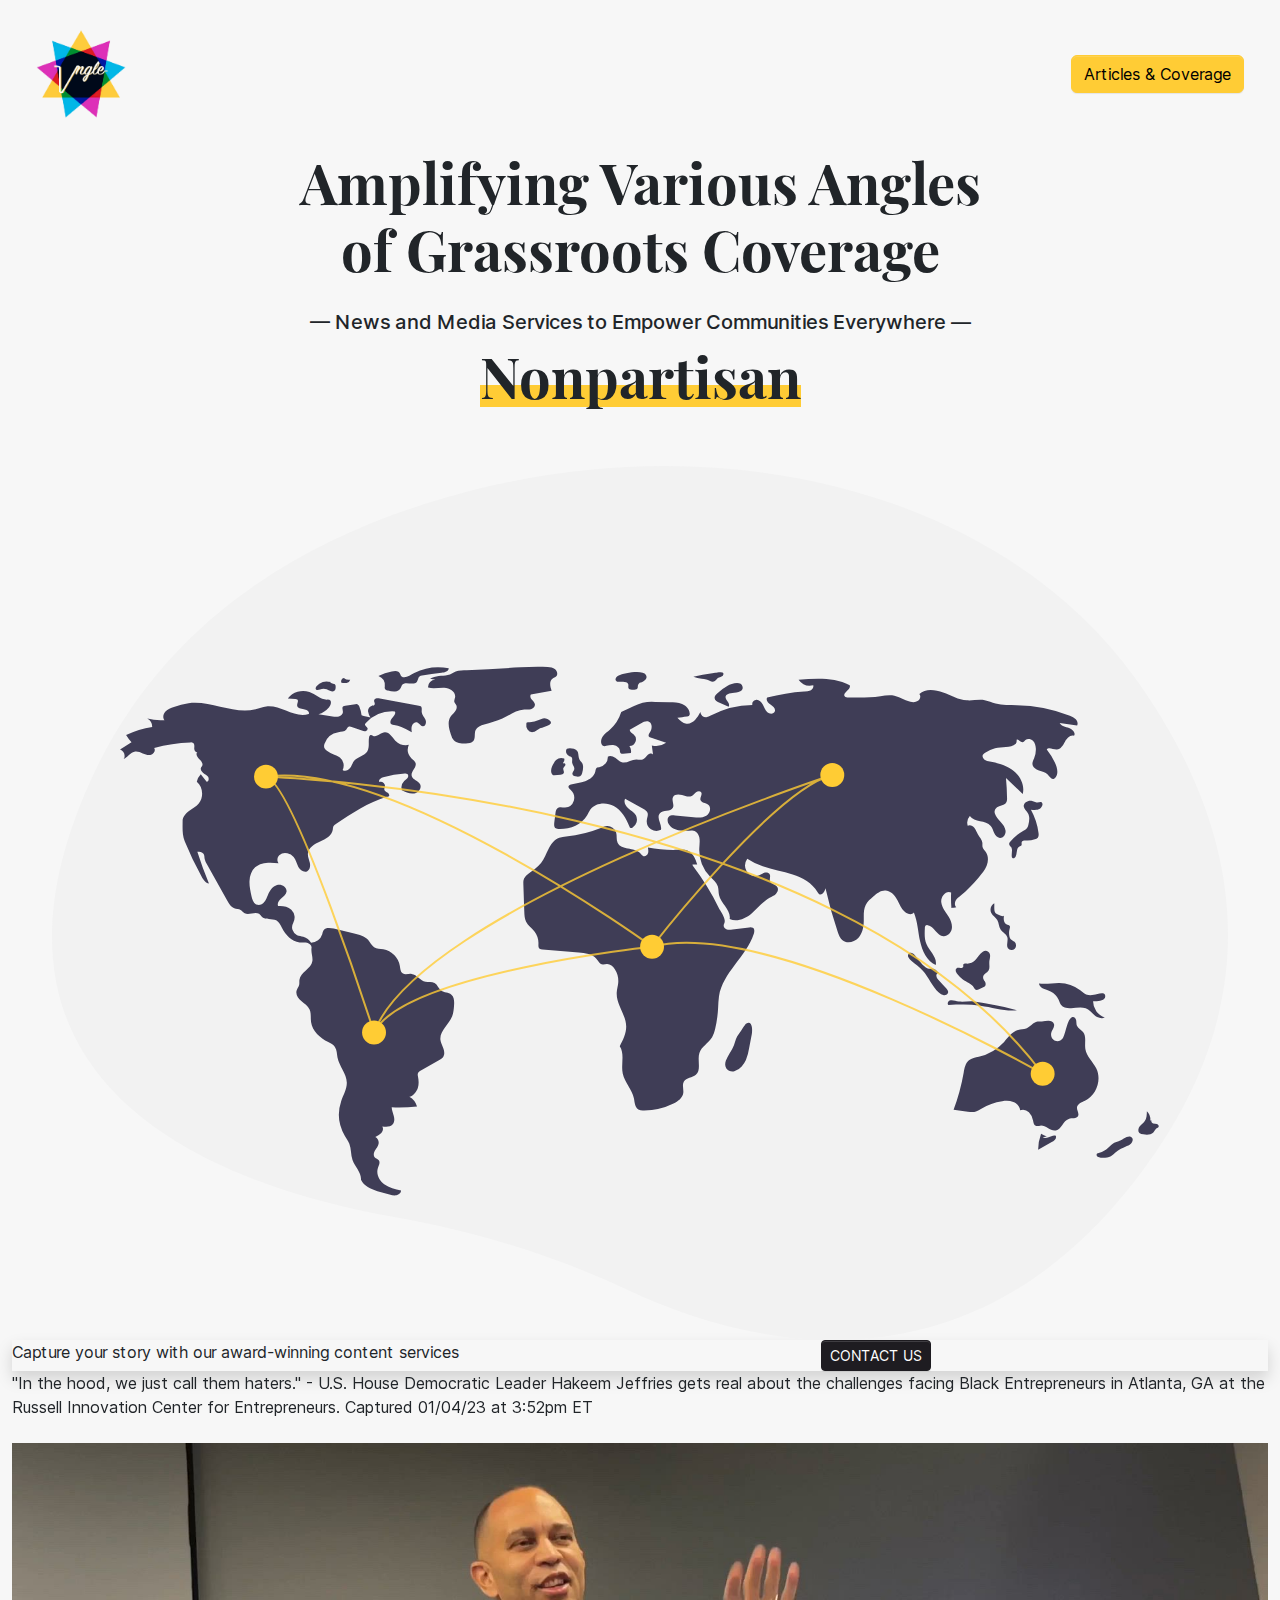
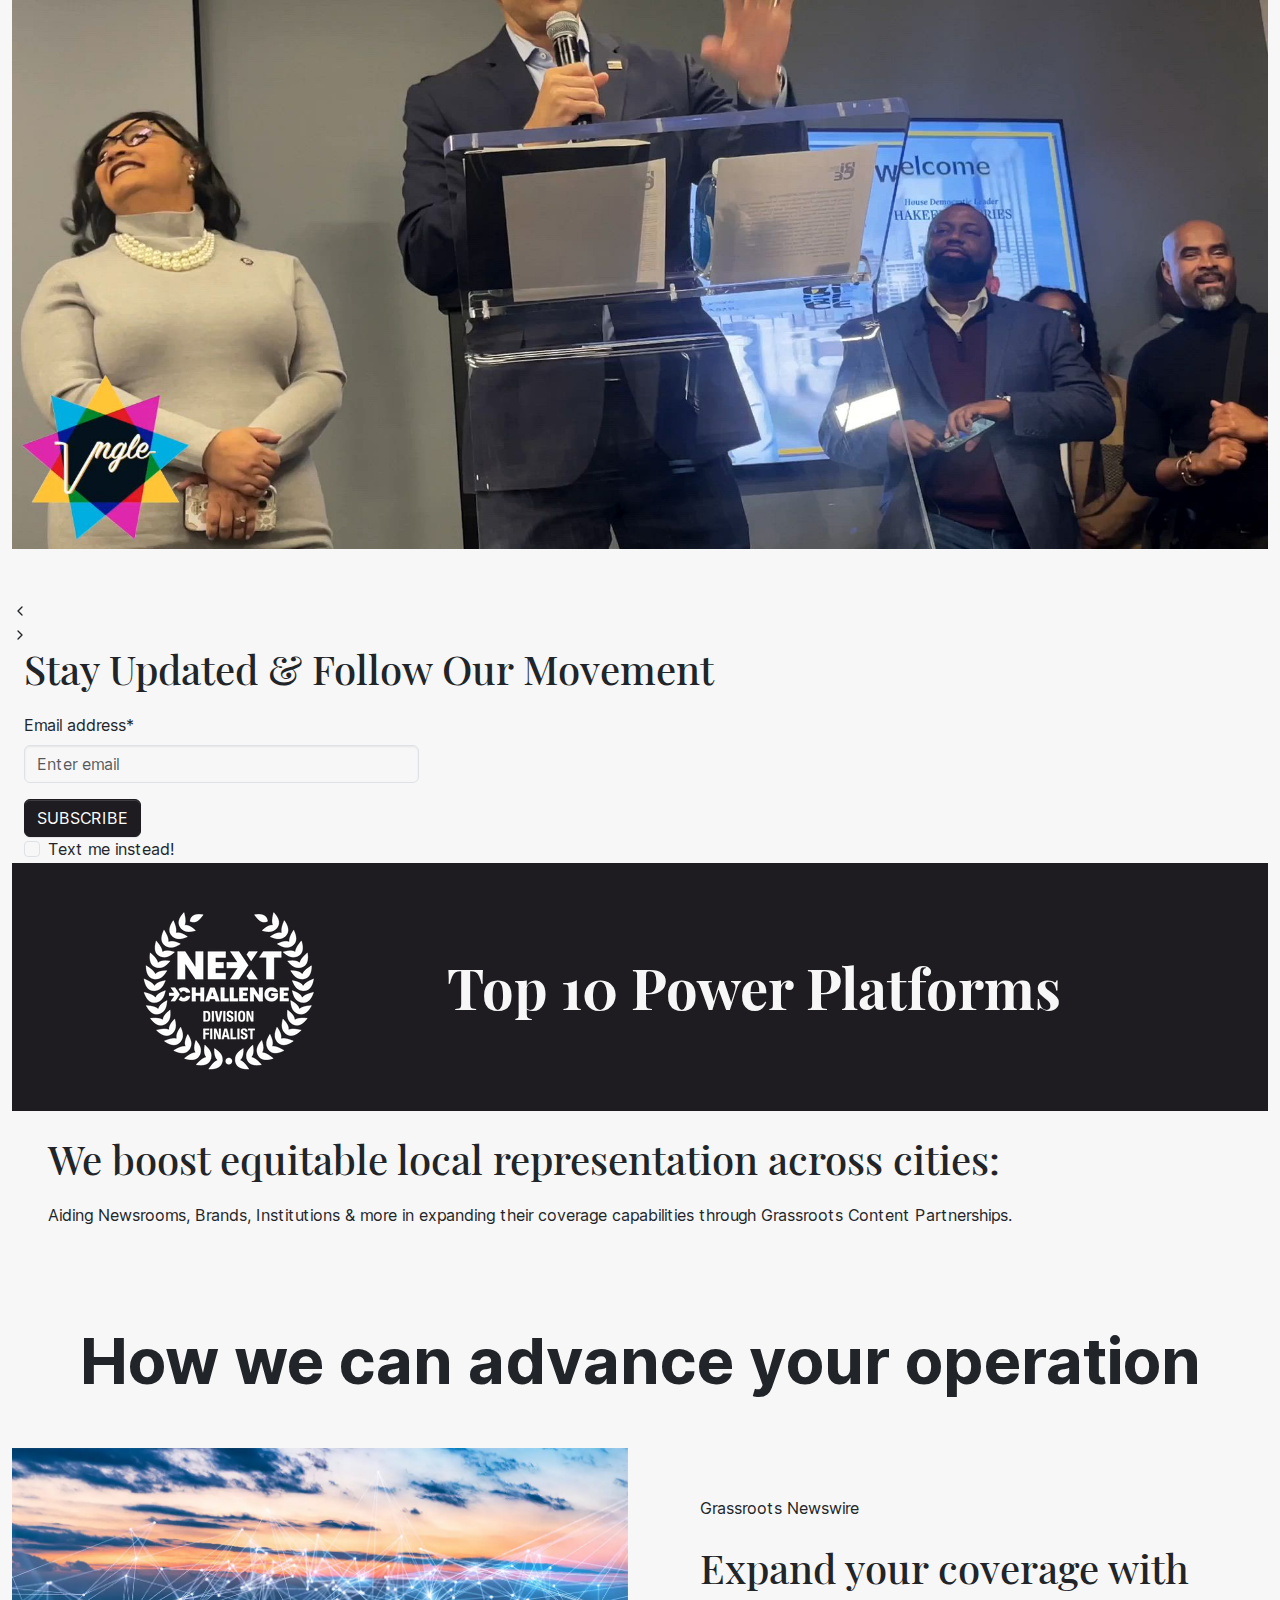
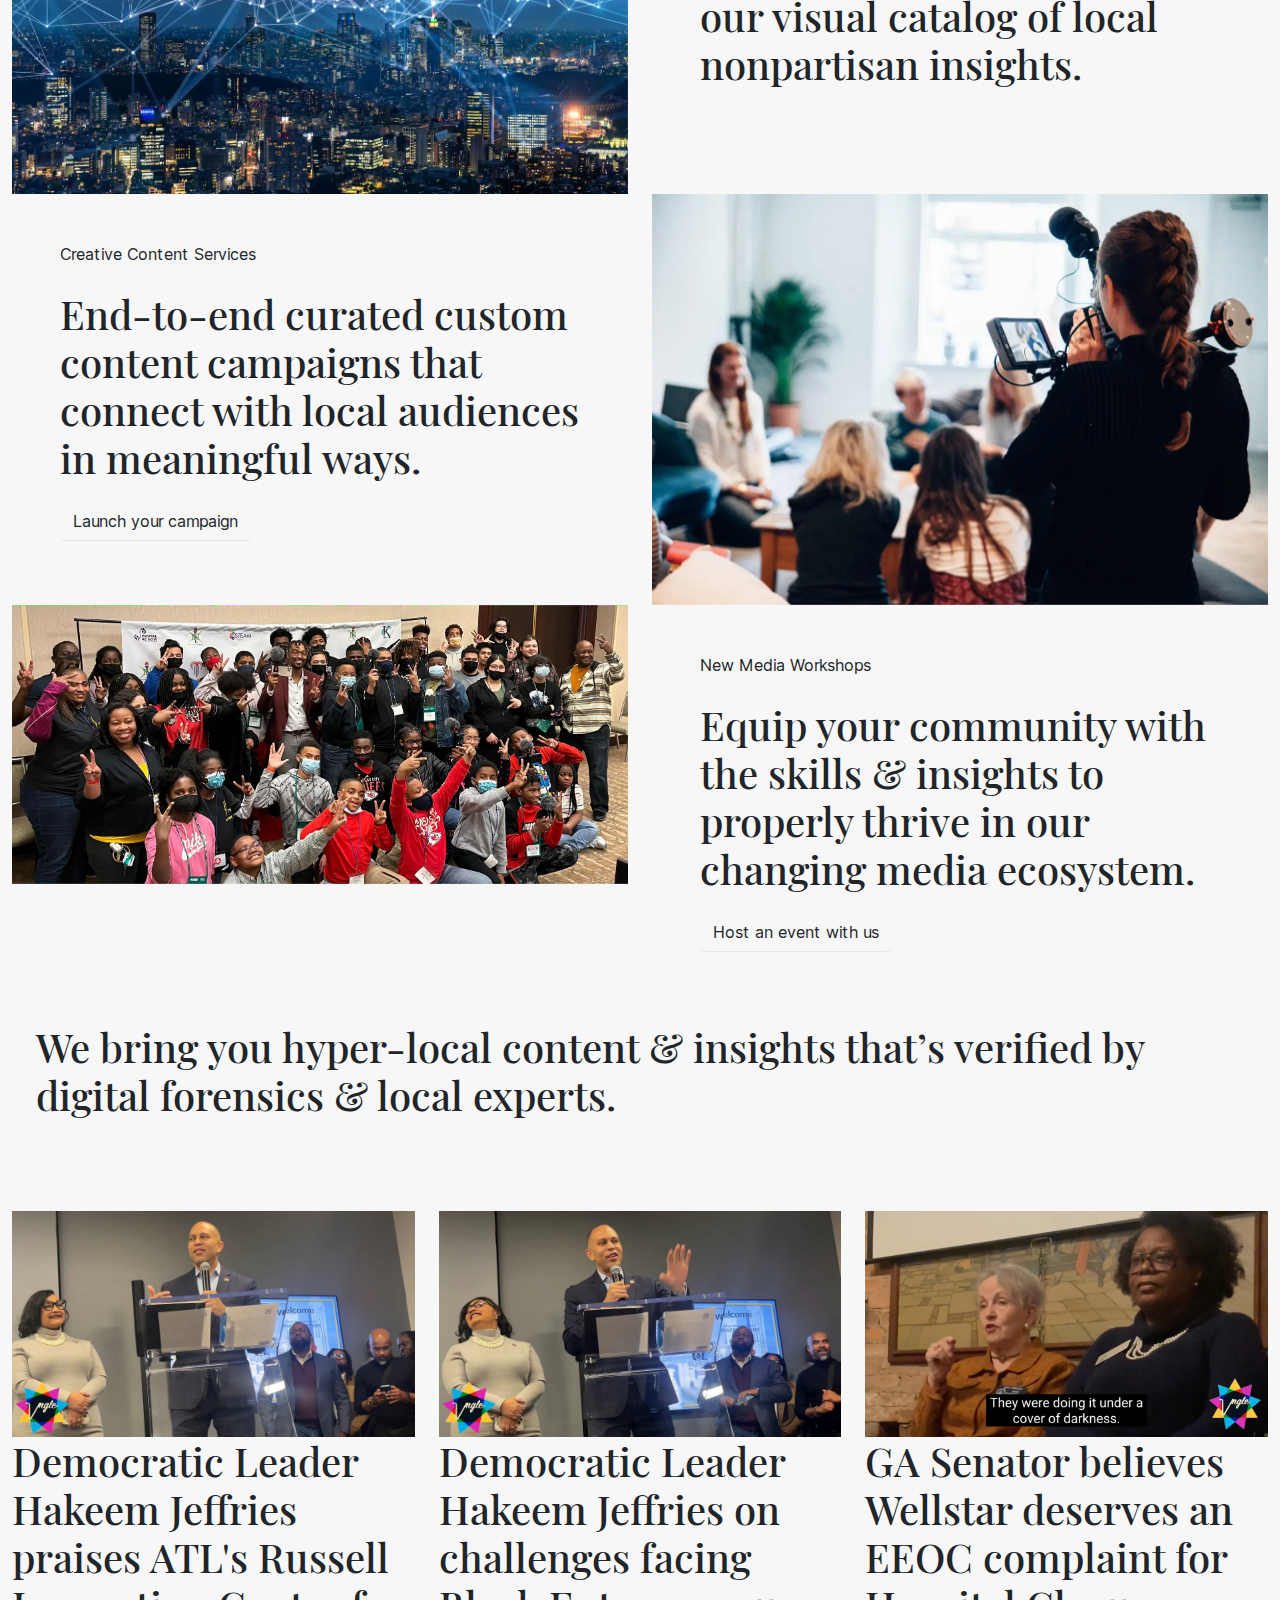
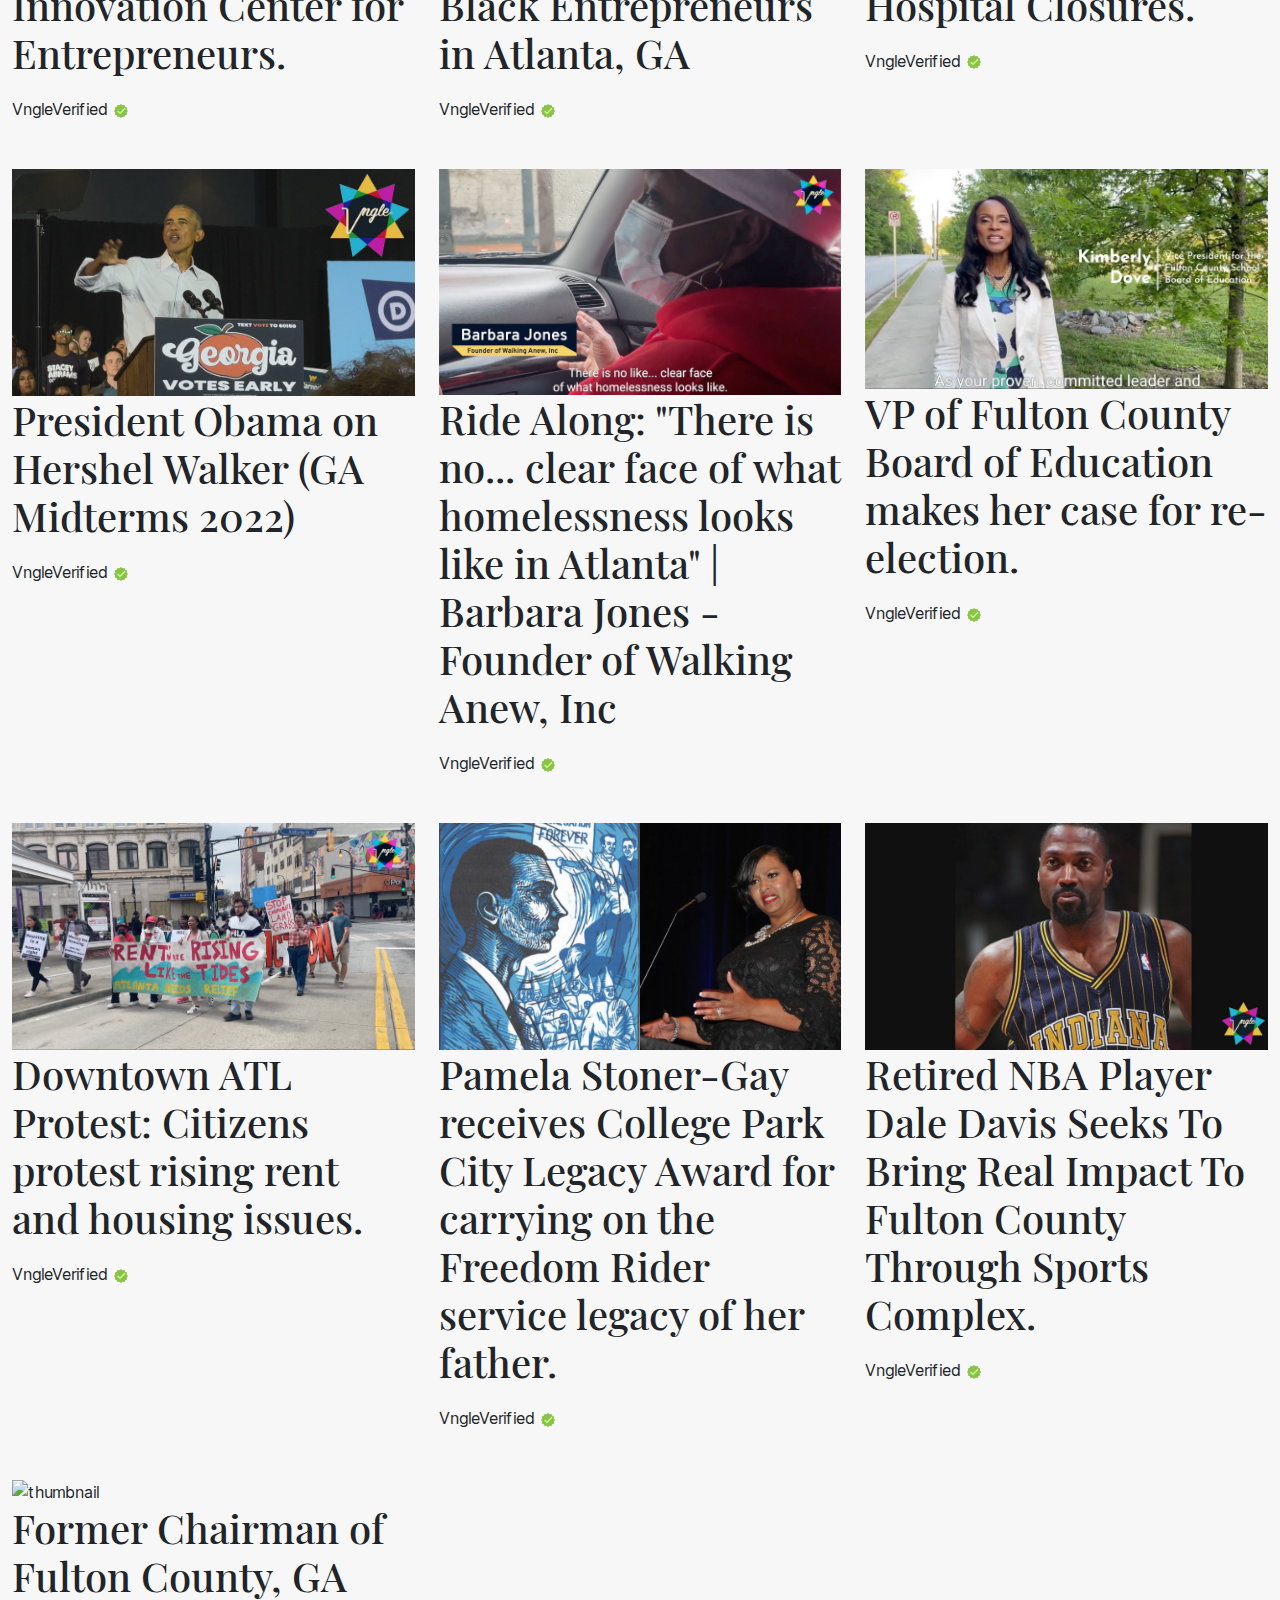
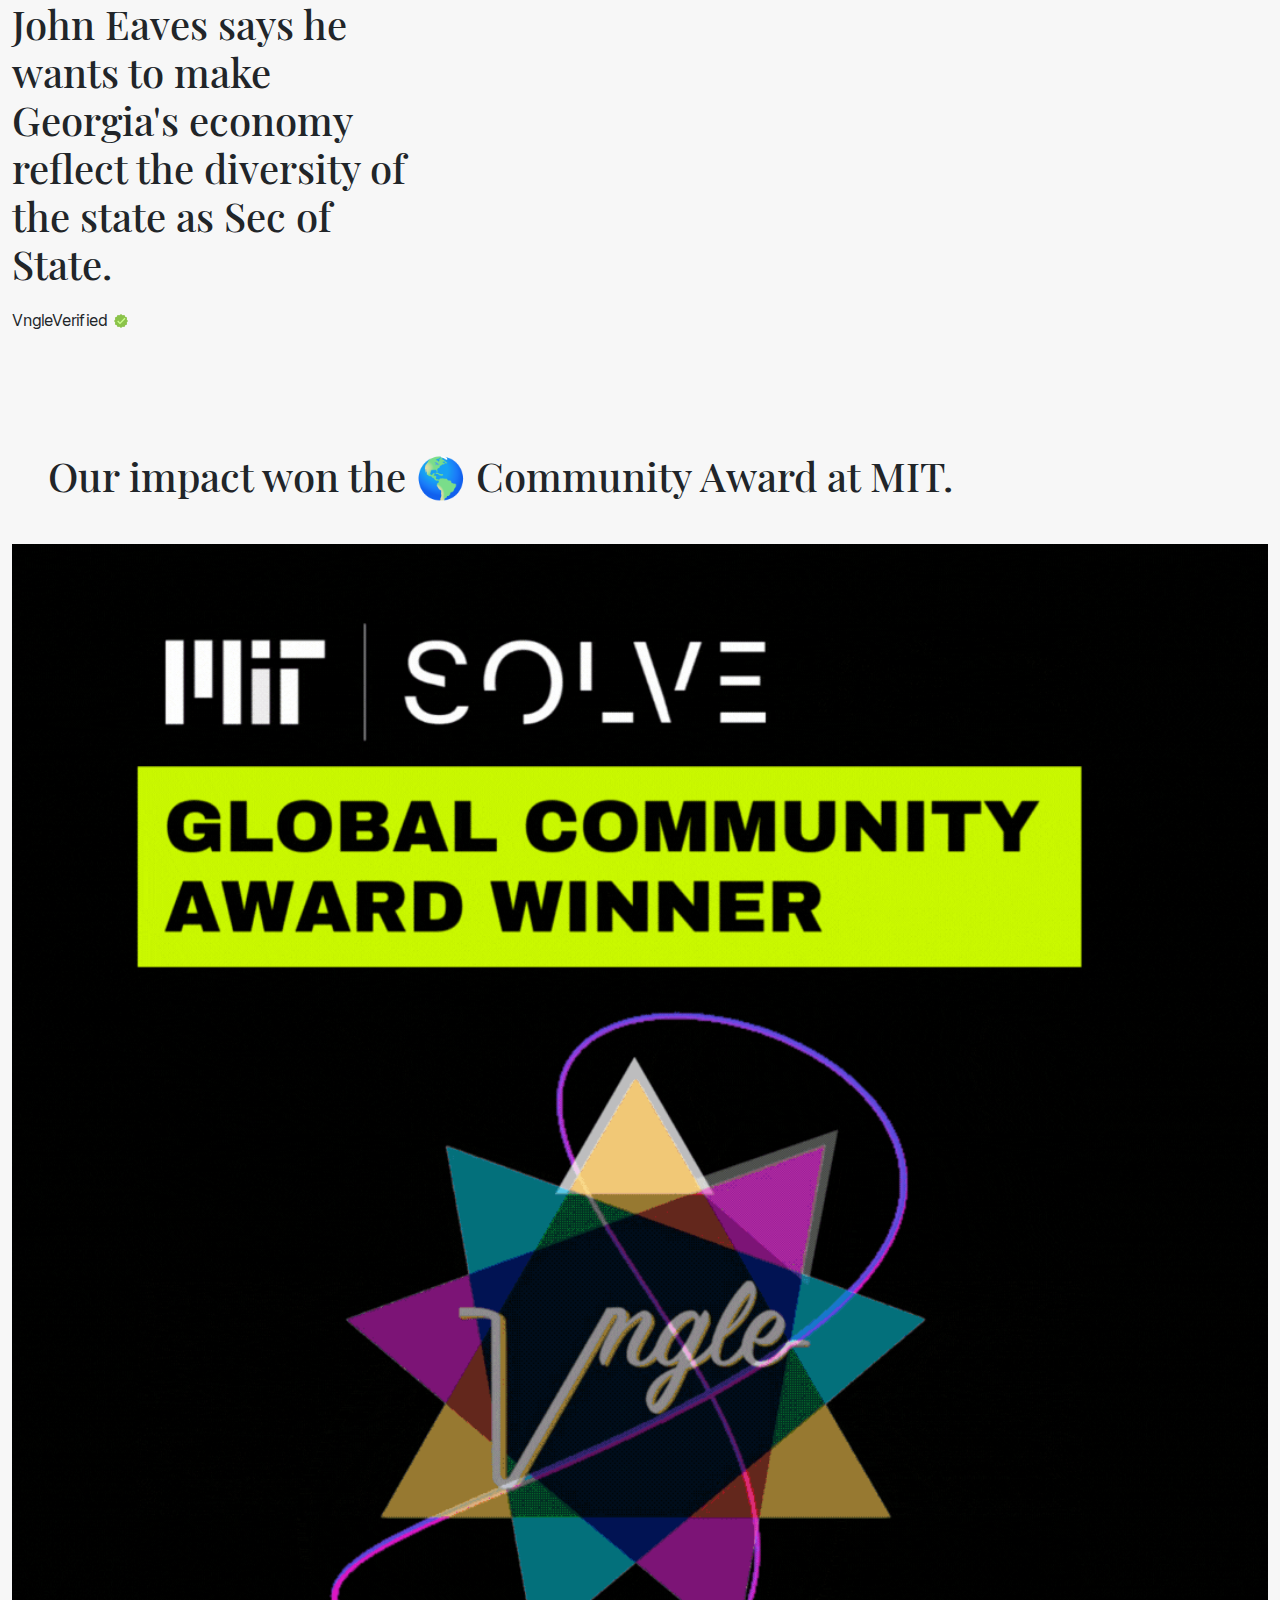
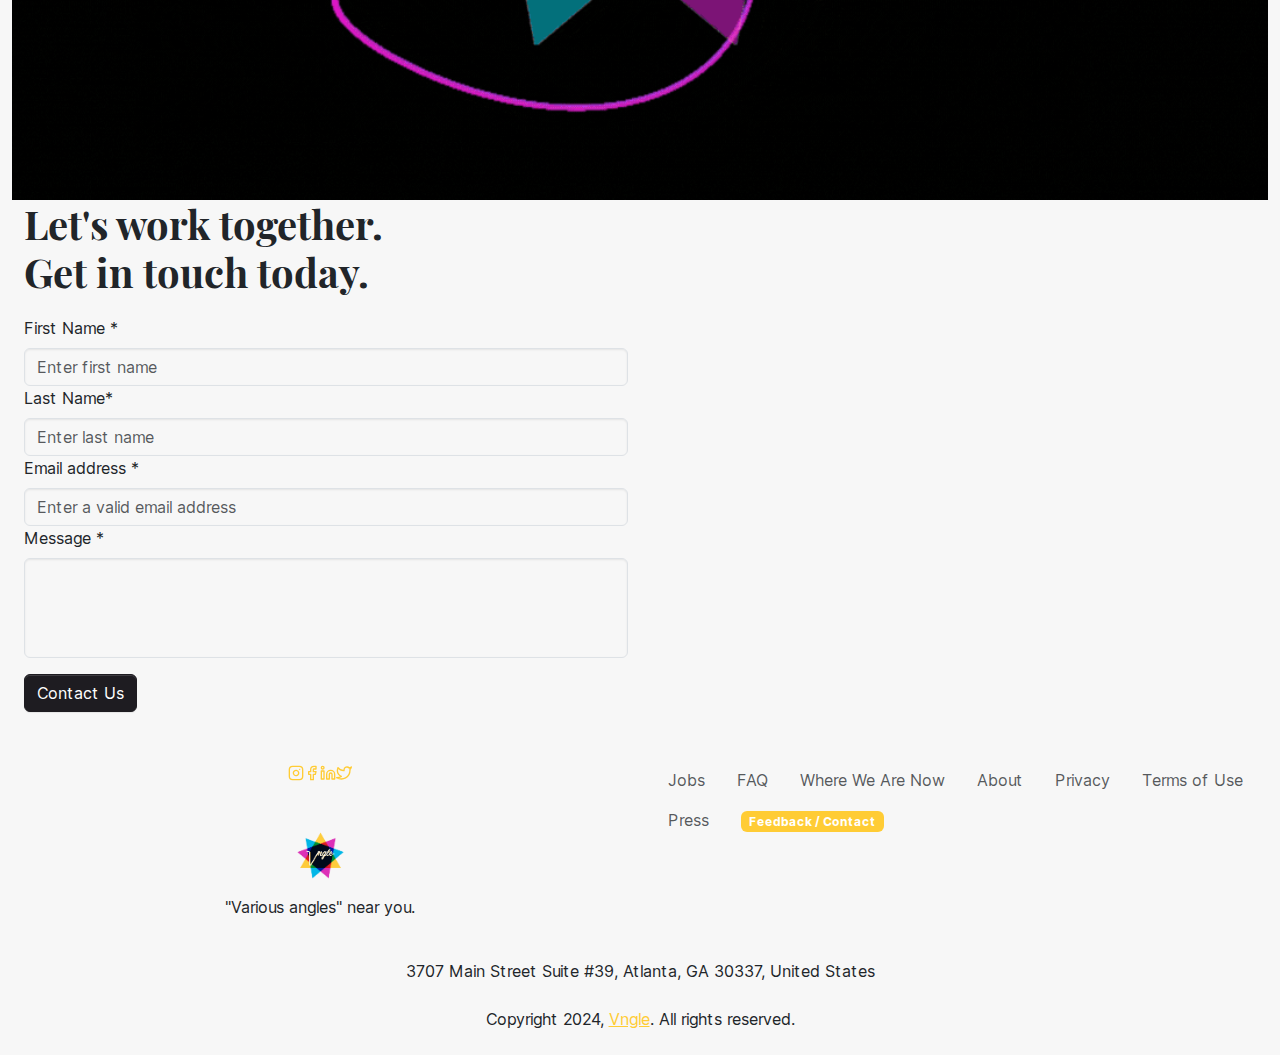
==== commit 21ac4085: "1/24/24" ====
--- a/index.html
+++ b/index.html
@@ -7670,7 +7670,7 @@
         position: absolute;
         right: 0;
         top: 0;
-        z-index: 1;
+        z-index: -1;
       }
       .text-truncate {
         overflow: hidden;
@@ -13959,32 +13959,17 @@
                 class="justify-content-end text-center navbar-collapse collapse"
               >
                 <div class="navbar-nav">
-                  <div class="nav-item dropdown">
-                    <a
-                      class="menu-dropdown-toggle nav-link dropdown-toggle"
-                      id="react-aria6261301413-225"
-                      aria-expanded="false"
-                      >Services</a
-                    >
-                  </div>
-                  <div class="mx-lg-2 nav-item">
-                    <a class="nav-link" href="/coverage">Coverage</a>
-                  </div>
-                  <div class="mx-lg-2 nav-item">
-                    <a class="nav-link" href="/about">About</a>
-                  </div>
-                  <div class="mx-lg-2 nav-item">
-                    <a class="nav-link" href="/team">Team</a>
-                  </div>
+                  
                   <div class="dropdown nav-item">
+                  <a href="articles.html">
                     <button
                       type="button"
-                      id="react-aria6261301413-226"
-                      aria-expanded="false"
-                      class="ml-lg-2 dropdown-toggle btn btn-primary"
+                      class="ml-lg-2  btn btn-primary"
+
                     >
-                      Get Involved
+                      Articles & Coverage
                     </button>
+                  </a>
                   </div>
                 </div>
               </div>
